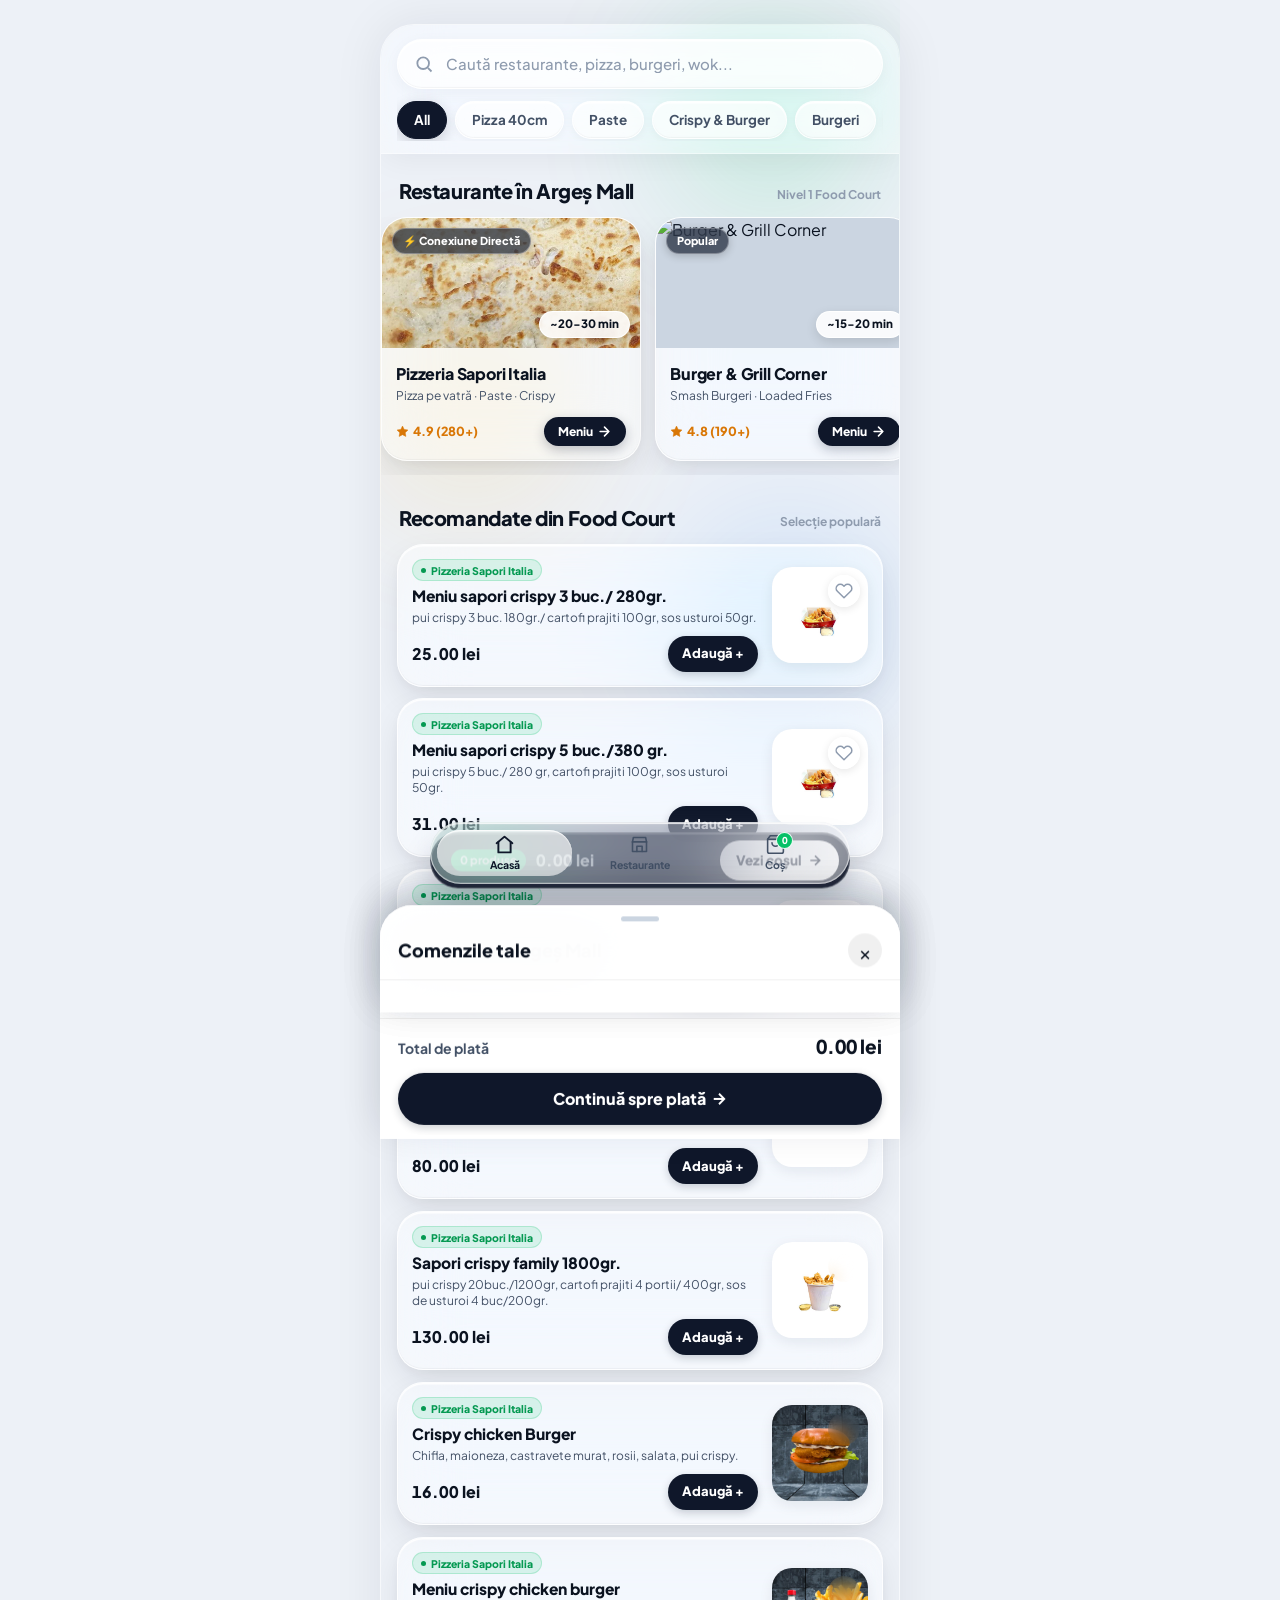
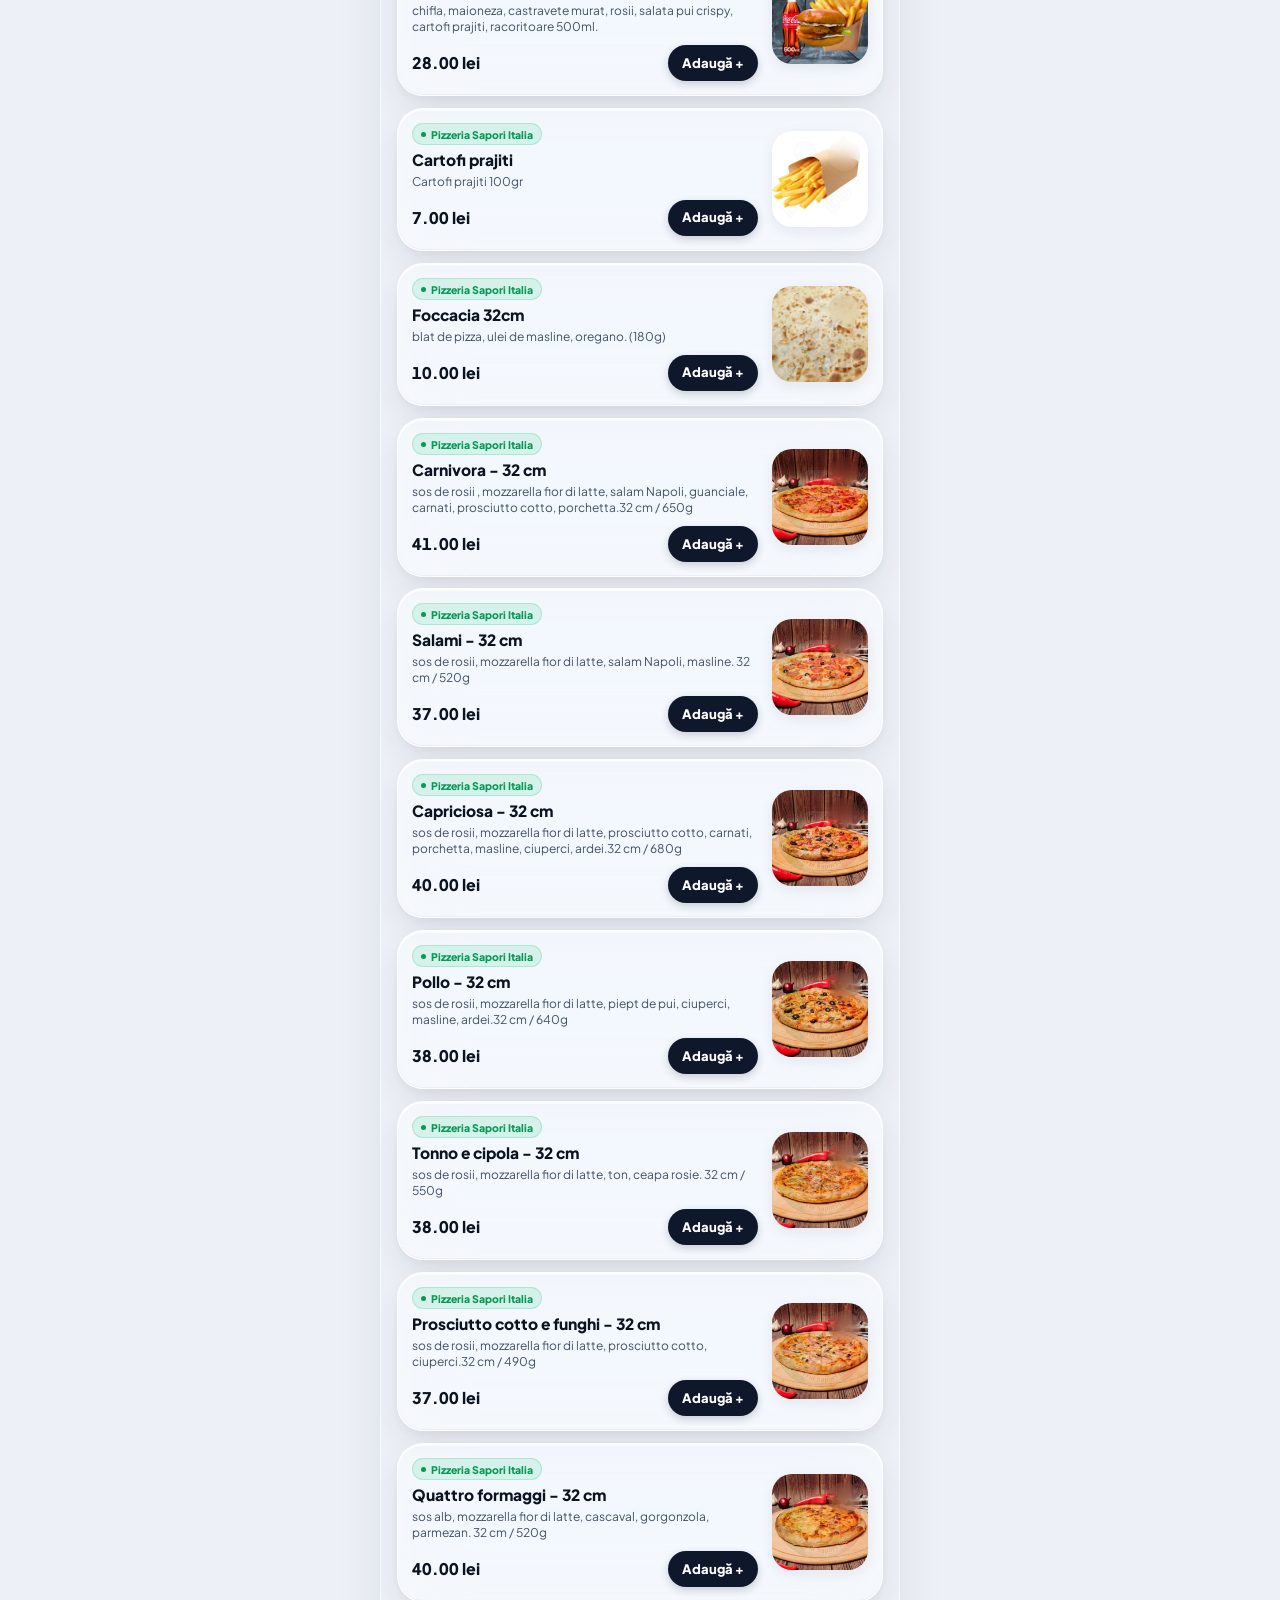
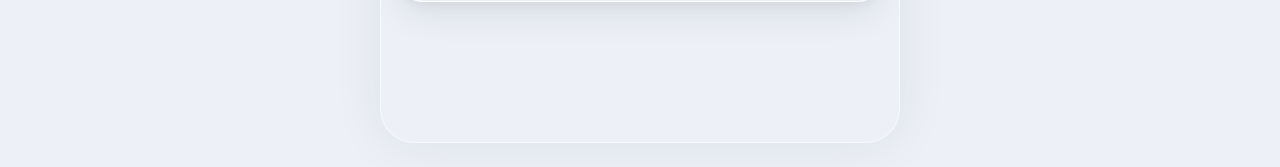
==== index.html @ bc944d21 "asd" ====
<!doctype html>
<html lang="ro">
<head>
<meta charset="utf-8" />
<meta name="viewport" content="width=device-width, initial-scale=1, viewport-fit=cover" />
<meta name="theme-color" content="#EDF1F7" />
<link rel="icon" href="assets/logo.svg" type="image/svg+xml" />
<title>Muncho — Food Court Argeș Mall</title>
<link rel="preconnect" href="https://fonts.googleapis.com" />
<link rel="preconnect" href="https://fonts.gstatic.com" crossorigin />
<link href="https://fonts.googleapis.com/css2?family=Plus+Jakarta+Sans:wght@400;500;600;700;800&display=swap" rel="stylesheet" />
<link rel="stylesheet" href="css/main.css?v=16" />
</head>
<body data-page="feed">
<div class="wrap">
  <h1 class="sr-only">Muncho — Centralizator Restaurante Argeș Mall</h1>

  <!-- Ambient Dynamic Aurora Glowing Orbs for Liquid Glass Refraction -->
  <div class="ambient-aurora" aria-hidden="true">
    <div class="aurora-blob aurora-1"></div>
    <div class="aurora-blob aurora-2"></div>
    <div class="aurora-blob aurora-3"></div>
  </div>

  <!-- Pure Liquid Glass Header (Clean, Immersive, No Status Bar) -->
  <header class="glass-header" id="glassHeader">
    <div class="liquid-search-wrap">
      <svg viewBox="0 0 24 24" width="20" height="20" fill="none" stroke="currentColor" stroke-width="2.2">
        <circle cx="11" cy="11" r="7"/><path d="m21 21-4.3-4.3"/>
      </svg>
      <input id="searchInput" type="search" placeholder="Caută restaurante, pizza, burgeri, wok..." autocomplete="off" aria-label="Caută în food court" />
      <button type="button" class="search-clear-btn" id="searchClearBtn" aria-label="Șterge">&times;</button>
    </div>

    <!-- Category Pills Rail (Liquid Glass) -->
    <nav class="glass-category-rail" id="glassCategoryRail" aria-label="Categorii Food Court"></nav>
  </header>

  <!-- Main Feed Stream -->
  <main style="padding-bottom: 140px;">
    <!-- Section 1: Food Court Restaurants in Argeș Mall -->
    <div class="feed-sec-header">
      <h2>Restaurante în Argeș Mall</h2>
      <span class="sec-sub">Nivel 1 Food Court</span>
    </div>
    <section class="venues-horizontal-rail" id="venuesRail" aria-label="Restaurante Argeș Mall"></section>

    <!-- Section 2: Recommended Food Court Dishes -->
    <div class="feed-sec-header" style="margin-top: 6px;">
      <h2>Recomandate din Food Court</h2>
      <span class="sec-sub">Selecție populară</span>
    </div>
    <section class="dishes-stream" id="recommendedDishesList" aria-label="Preparate recomandate" aria-live="polite"></section>
  </main>

  <!-- Floating Cart Dynamic Island (Detached, hovering above bottom pill) -->
  <div class="floating-cart-island" id="floatingCartIsland" role="region" aria-label="Coș curent">
    <div class="cart-island-meta">
      <span class="cart-island-badge" id="cartIslandCount">0 produse</span>
      <span class="cart-island-sum num" id="cartIslandTotal">0.00 lei</span>
    </div>
    <button type="button" class="cart-island-action" id="cartIslandBtn">
      Vezi coșul
      <svg viewBox="0 0 24 24" width="16" height="16" fill="none" stroke="currentColor" stroke-width="2.5"><path d="M5 12h14M12 5l7 7-7 7"/></svg>
    </button>
  </div>

  <!-- Detached Floating Pill Navigation Bar (iOS Dynamic Glass Capsule) -->
  <nav class="floating-pill-navbar" id="floatingPillNav" aria-label="Navigare principală">
    <a class="nav-island-tab active" href="index.html" aria-current="page">
      <svg viewBox="0 0 24 24" fill="none" stroke="currentColor" stroke-linecap="round" stroke-linejoin="round"><path d="M3 10.5 12 3l9 7.5"/><path d="M5 9.5V21h14V9.5"/></svg>
      <span>Acasă</span>
    </a>
    <button class="nav-island-tab" id="navVenuesTab" type="button">
      <svg viewBox="0 0 24 24" fill="none" stroke="currentColor" stroke-linecap="round" stroke-linejoin="round"><path d="M4 9l1-5h14l1 5"/><path d="M4 9v11h16V9"/><path d="M4 9h16"/><path d="M9 20v-6h6v6"/></svg>
      <span>Restaurante</span>
    </button>
    <button class="nav-island-tab" id="navCartTab" type="button">
      <svg viewBox="0 0 24 24" fill="none" stroke="currentColor" stroke-linecap="round" stroke-linejoin="round"><path d="M6 2 3 6v14a2 2 0 0 0 2 2h14a2 2 0 0 0 2-2V6l-3-4z"/><line x1="3" y1="6" x2="21" y2="6"/><path d="M16 10a4 4 0 0 1-8 0"/></svg>
      <span>Coș</span>
      <span class="nav-bubble-badge num" id="cartCountBadge" hidden>0</span>
    </button>
  </nav>

  <!-- iOS Scrim Backdrop -->
  <div class="modal-scrim-ios" id="modalScrimIos"></div>

  <!-- Cart Bottom Sheet (Liquid Glass) -->
  <section class="bottom-sheet-ios" id="cartSheetIos" role="dialog" aria-modal="true" aria-label="Coșul tău">
    <div class="sheet-drag-pill"></div>
    <div class="sheet-head-bar">
      <h3>Coșul tău</h3>
      <button type="button" class="sheet-close-btn" id="cartSheetCloseBtn">&times;</button>
    </div>
    <div class="sheet-content-scroll" id="cartSheetList"></div>
    <div style="border-top:1px solid rgba(0,0,0,0.06);padding:14px 18px calc(14px + env(safe-area-inset-bottom, 0px));background:rgba(255,255,255,0.85);backdrop-filter:blur(20px);">
      <div style="display:flex;justify-content:space-between;align-items:baseline;margin-bottom:12px;">
        <span style="font-size:14px;color:var(--text-sub);font-weight:700;">Total de plată</span>
        <span id="cartSheetGrandTotal" class="num" style="font-size:19px;font-weight:800;">0.00 lei</span>
      </div>
      <button type="button" class="ios-add-btn" id="cartSheetCheckoutBtn" style="width:100%;height:52px;font-size:16px;justify-content:center;">
        Continuă spre plată
        <svg viewBox="0 0 24 24" width="18" height="18" fill="none" stroke="currentColor" stroke-width="2.5"><path d="M5 12h14M12 5l7 7-7 7"/></svg>
      </button>
    </div>
  </section>

  <!-- Restaurants Picker Bottom Sheet -->
  <section class="bottom-sheet-ios" id="venuesSheetIos" role="dialog" aria-modal="true" aria-label="Alege Restaurant">
    <div class="sheet-drag-pill"></div>
    <div class="sheet-head-bar">
      <h3>Restaurante Argeș Mall</h3>
      <button type="button" class="sheet-close-btn" id="venuesSheetCloseBtn">&times;</button>
    </div>
    <div class="sheet-content-scroll" id="venuesSheetList"></div>
  </section>

  <!-- Orders History Bottom Sheet -->
  <section class="bottom-sheet-ios" id="ordersSheetIos" role="dialog" aria-modal="true" aria-label="Comenzile tale">
    <div class="sheet-drag-pill"></div>
    <div class="sheet-head-bar">
      <h3>Comenzile tale</h3>
      <button type="button" class="sheet-close-btn" id="ordersSheetCloseBtn">&times;</button>
    </div>
    <div class="sheet-content-scroll" id="ordersSheetList"></div>
  </section>

  <!-- iOS App Toast -->
  <div class="ios-toast" id="iosToast" role="status" aria-live="polite"></div>
</div>

<script src="js/menu.generated.js?v=3"></script>
<script src="js/config.js?v=1"></script>
<script src="js/data.js?v=4"></script>
<script src="js/sapori-bridge.js?v=1"></script>
<script src="js/payment.js?v=1"></script>
<script src="js/app.js?v=15"></script>
</body>
</html>
---- css/main.css ----
/* ==========================================================================
   Muncho — Authentic iOS Dynamic Liquid Glassmorphism & Fluid Mobile UI
   Argeș Mall Food Court (Pitești, Nivel 1)
   ========================================================================== */

@import url('https://fonts.googleapis.com/css2?family=Plus+Jakarta+Sans:wght@400;500;600;700;800&display=swap');

*, *::before, *::after {
  box-sizing: border-box;
  margin: 0;
  padding: 0;
  -webkit-tap-highlight-color: transparent;
}

:root {
  /* Dynamic True Liquid Glass Tokens (Layered Refraction, Specular, Saturation) */
  --liquid-glass-bg: rgba(255, 255, 255, 0.48);
  --liquid-glass-bg-hover: rgba(255, 255, 255, 0.65);
  --liquid-glass-pill: rgba(255, 255, 255, 0.58);
  --liquid-glass-border: rgba(255, 255, 255, 0.75);
  --liquid-glass-border-subtle: rgba(255, 255, 255, 0.45);
  --liquid-glass-specular: inset 0 1.5px 1px 0 rgba(255, 255, 255, 0.95), inset 0 -1px 1px 0 rgba(0, 0, 0, 0.04);
  --liquid-glass-blur: blur(32px) saturate(210%);
  --liquid-glass-shadow: 0 14px 34px -4px rgba(15, 23, 42, 0.1), 0 4px 12px rgba(15, 23, 42, 0.04);

  /* Colors */
  --app-bg: #EDF1F7;
  --text-main: #0B1320;
  --text-sub: #435166;
  --text-muted: #8E9BAE;

  /* Vibrant Accents */
  --uber-green: #06C167;
  --uber-green-dark: #059952;
  --uber-green-glow: rgba(6, 193, 103, 0.35);
  --glovo-yellow: #FFC244;
  --brand-black: #0F172A;
  --danger: #FF3B30;

  /* Radii */
  --r-xs: 8px;
  --r-sm: 14px;
  --r-md: 20px;
  --r-lg: 26px;
  --r-xl: 34px;
  --r-pill: 9999px;

  /* Apple iOS Native Fluid Spring & Cubic Bézier Physics */
  --ease-spring: cubic-bezier(0.25, 1, 0.5, 1);
  --ease-spring-snappy: cubic-bezier(0.32, 0.72, 0, 1);
  --ease-smooth: cubic-bezier(0.16, 1, 0.3, 1);
  --ease-ios-bounce: cubic-bezier(0.175, 0.885, 0.32, 1.15);
}

html {
  font-size: 16px;
  -webkit-text-size-adjust: 100%;
  scroll-behavior: smooth;
  background-color: #EDF1F7;
}

body {
  font-family: 'Plus Jakarta Sans', -apple-system, BlinkMacSystemFont, 'SF Pro Display', Roboto, sans-serif;
  color: var(--text-main);
  background-color: var(--app-bg);
  line-height: 1.45;
  -webkit-font-smoothing: antialiased;
  min-height: 100vh;
  overflow-x: hidden;
}

/* Ambient Animated Liquid Aurora Mesh Behind Glass */
.wrap {
  width: 100%;
  max-width: 520px;
  margin: 0 auto;
  min-height: 100vh;
  position: relative;
  overflow-x: hidden;
  background: #EDF1F7;
  box-shadow: 0 0 50px rgba(15, 23, 42, 0.08);
}

@media (min-width: 560px) {
  body {
    padding: 24px 0;
  }
  .wrap {
    border-radius: var(--r-xl);
    min-height: calc(100vh - 48px);
    border: 1px solid rgba(255, 255, 255, 0.5);
  }
}

/* Ambient Floating Glowing Orbs for dynamic liquid refraction */
.ambient-aurora {
  position: fixed;
  top: 0;
  left: 50%;
  transform: translateX(-50%);
  width: min(520px, 100vw);
  height: 100vh;
  pointer-events: none;
  z-index: 0;
  overflow: hidden;
  contain: strict;
}
.aurora-blob {
  position: absolute;
  border-radius: 50%;
  filter: blur(60px);
  opacity: 0.5;
  will-change: transform;
  transform: translate3d(0, 0, 0);
  animation: floatOrb 18s infinite alternate ease-in-out;
}
.aurora-1 {
  width: 320px;
  height: 320px;
  background: radial-gradient(circle, rgba(6, 193, 103, 0.45) 0%, rgba(6, 193, 103, 0) 70%);
  top: -40px;
  right: -30px;
}
.aurora-2 {
  width: 340px;
  height: 340px;
  background: radial-gradient(circle, rgba(255, 194, 68, 0.42) 0%, rgba(255, 194, 68, 0) 70%);
  top: 240px;
  left: -80px;
  animation-duration: 22s;
  animation-direction: alternate-reverse;
}
.aurora-3 {
  width: 320px;
  height: 320px;
  background: radial-gradient(circle, rgba(0, 122, 255, 0.35) 0%, rgba(0, 122, 255, 0) 70%);
  bottom: 120px;
  right: -50px;
  animation-duration: 26s;
}

@keyframes floatOrb {
  0% { transform: translate3d(0, 0, 0) scale(1); }
  50% { transform: translate3d(20px, 28px, 0) scale(1.08); }
  100% { transform: translate3d(-18px, 16px, 0) scale(0.96); }
}

/* Ensure app content floats on top of aurora */
header, main, nav, section, footer {
  position: relative;
  z-index: 1;
}

button {
  font: inherit;
  color: inherit;
  background: none;
  border: none;
  cursor: pointer;
  user-select: none;
  touch-action: manipulation;
  transition: transform 180ms var(--ease-spring), opacity 180ms ease;
}

button:active:not(:disabled) {
  transform: scale(0.97);
}

input, textarea {
  font: inherit;
  color: inherit;
  border: none;
  outline: none;
  background: none;
  width: 100%;
}

img {
  display: block;
  max-width: 100%;
}

a {
  color: inherit;
  text-decoration: none;
}

.num, .price, .t-total, .qv, .nbadge, .totals {
  font-variant-numeric: tabular-nums;
}

.sr-only {
  position: absolute;
  width: 1px;
  height: 1px;
  margin: -1px;
  padding: 0;
  overflow: hidden;
  clip: rect(0, 0, 0, 0);
  border: 0;
}

/* ==========================================================================
   Clean Liquid Glass Header (No Status Bar — Pure App Focus)
   ========================================================================== */
.glass-header {
  position: sticky;
  top: 0;
  z-index: 45;
  background: rgba(255, 255, 255, 0.42);
  -webkit-backdrop-filter: var(--liquid-glass-blur);
  backdrop-filter: var(--liquid-glass-blur);
  border-bottom: 1px solid var(--liquid-glass-border-subtle);
  box-shadow: 0 8px 30px -4px rgba(15, 23, 42, 0.06);
  padding: calc(14px + env(safe-area-inset-top, 0px)) 16px 12px;
  transition: background 200ms ease;
}

/* Liquid Glass Search Input */
.liquid-search-wrap {
  display: flex;
  align-items: center;
  gap: 12px;
  background: rgba(255, 255, 255, 0.68);
  -webkit-backdrop-filter: blur(20px);
  backdrop-filter: blur(20px);
  border: 1px solid var(--liquid-glass-border);
  border-radius: var(--r-pill);
  padding: 0 16px;
  height: 50px;
  box-shadow: var(--liquid-glass-specular), 0 4px 16px rgba(15, 23, 42, 0.04);
  transition: background 200ms ease, border-color 200ms ease, box-shadow 240ms var(--ease-smooth);
}
.liquid-search-wrap:focus-within {
  background: rgba(255, 255, 255, 0.96);
  border-color: var(--uber-green);
  box-shadow: var(--liquid-glass-specular), 0 0 0 3px var(--uber-green-glow);
}
.liquid-search-wrap svg {
  color: var(--text-muted);
  flex-shrink: 0;
}
.liquid-search-wrap input {
  font-size: 15px;
  font-weight: 600;
  color: var(--text-main);
}
.liquid-search-wrap input::placeholder {
  color: #8E9BAE;
  font-weight: 500;
}
.search-clear-btn {
  font-size: 18px;
  color: var(--text-muted);
  width: 24px;
  height: 24px;
  border-radius: 50%;
  display: none;
  place-items: center;
  flex-shrink: 0;
}
.search-clear-btn.show {
  display: grid;
}

/* Category Pills Rail (Liquid Glass) */
.glass-category-rail {
  display: flex;
  gap: 8px;
  overflow-x: auto;
  padding: 12px 0 2px;
  scrollbar-width: none;
}
.glass-category-rail::-webkit-scrollbar {
  display: none;
}
.glass-cat-pill {
  flex: 0 0 auto;
  display: inline-flex;
  align-items: center;
  gap: 6px;
  padding: 8px 16px;
  background: rgba(255, 255, 255, 0.58);
  -webkit-backdrop-filter: blur(16px);
  backdrop-filter: blur(16px);
  border: 1px solid var(--liquid-glass-border);
  border-radius: var(--r-pill);
  font-size: 13.5px;
  font-weight: 700;
  color: var(--text-sub);
  box-shadow: var(--liquid-glass-specular), 0 2px 8px rgba(15, 23, 42, 0.04);
  transition: color 180ms ease, background 200ms ease, border-color 200ms ease, box-shadow 240ms var(--ease-smooth);
}
.glass-cat-pill:active {
  transform: scale(0.97);
}
.glass-cat-pill.active {
  background: var(--brand-black);
  color: #FFFFFF;
  border-color: var(--brand-black);
  box-shadow: 0 4px 14px rgba(15, 23, 42, 0.18);
}

/* ==========================================================================
   Section 1: Food Court Restaurant Showcase Cards (Argeș Mall)
   ========================================================================== */
.feed-sec-header {
  display: flex;
  align-items: baseline;
  justify-content: space-between;
  padding: 22px 18px 12px;
}
.feed-sec-header h2 {
  font-size: 20px;
  font-weight: 800;
  letter-spacing: -0.02em;
  color: var(--text-main);
}
.feed-sec-header span.sec-sub {
  font-size: 12px;
  font-weight: 700;
  color: var(--text-muted);
}

/* Horizontal Restaurant Carousel */
.venues-horizontal-rail {
  display: flex;
  gap: 14px;
  overflow-x: auto;
  padding: 0 16px 14px;
  scroll-snap-type: x mandatory;
  scrollbar-width: none;
}
.venues-horizontal-rail::-webkit-scrollbar {
  display: none;
}

.venue-card-hub {
  flex: 0 0 260px;
  scroll-snap-align: start;
  background: var(--liquid-glass-bg);
  -webkit-backdrop-filter: var(--liquid-glass-blur);
  backdrop-filter: var(--liquid-glass-blur);
  border-radius: var(--r-lg);
  overflow: hidden;
  box-shadow: var(--liquid-glass-shadow), var(--liquid-glass-specular);
  border: 1px solid var(--liquid-glass-border);
  display: flex;
  flex-direction: column;
  position: relative;
  transition: transform 300ms var(--ease-spring), box-shadow 300ms var(--ease-smooth);
  will-change: transform;
}
.venue-card-hub:active {
  transform: scale(0.98);
}
.venue-card-cover {
  height: 130px;
  position: relative;
  overflow: hidden;
  background: #CBD5E1;
}
.venue-card-cover img {
  width: 100%;
  height: 100%;
  object-fit: cover;
  transition: transform 500ms var(--ease-smooth);
}
.venue-card-hub:hover .venue-card-cover img {
  transform: scale(1.03);
}
.venue-tag-glass {
  position: absolute;
  top: 10px;
  left: 10px;
  background: rgba(15, 23, 42, 0.65);
  -webkit-backdrop-filter: blur(16px);
  backdrop-filter: blur(16px);
  color: #FFFFFF;
  font-size: 11px;
  font-weight: 800;
  padding: 4px 10px;
  border-radius: var(--r-pill);
  border: 1px solid rgba(255, 255, 255, 0.3);
  box-shadow: 0 2px 8px rgba(0, 0, 0, 0.2);
}
.venue-eta-glass {
  position: absolute;
  bottom: 10px;
  right: 10px;
  background: rgba(255, 255, 255, 0.88);
  -webkit-backdrop-filter: blur(16px);
  backdrop-filter: blur(16px);
  color: var(--text-main);
  font-size: 11.5px;
  font-weight: 800;
  padding: 4px 10px;
  border-radius: var(--r-pill);
  box-shadow: 0 4px 12px rgba(0, 0, 0, 0.12);
  border: 1px solid rgba(255, 255, 255, 0.9);
}
.venue-card-body {
  padding: 14px;
  display: flex;
  flex-direction: column;
  flex: 1;
}
.venue-card-title {
  font-size: 16px;
  font-weight: 800;
  color: var(--text-main);
  letter-spacing: -0.01em;
}
.venue-card-cat {
  font-size: 12px;
  color: var(--text-sub);
  margin-top: 2px;
}
.venue-card-footer {
  margin-top: 12px;
  display: flex;
  align-items: center;
  justify-content: space-between;
  font-size: 12.5px;
}
.venue-card-footer .rating {
  font-weight: 800;
  color: #D97706;
  display: inline-flex;
  align-items: center;
  gap: 4px;
}
.btn-enter-venue {
  font-size: 12px;
  font-weight: 800;
  color: #FFFFFF;
  background: var(--brand-black);
  padding: 6px 14px;
  border-radius: var(--r-pill);
  box-shadow: 0 4px 12px rgba(15, 23, 42, 0.25);
  display: inline-flex;
  align-items: center;
  gap: 4px;
}

/* ==========================================================================
   Section 2: Recommended Food Court Dishes (True Liquid Glass Cards)
   ========================================================================== */
.dishes-stream {
  display: flex;
  flex-direction: column;
  gap: 12px;
  padding: 0 16px;
}
.food-card-ios {
  background: var(--liquid-glass-bg);
  -webkit-backdrop-filter: var(--liquid-glass-blur);
  backdrop-filter: var(--liquid-glass-blur);
  border-radius: var(--r-lg);
  padding: 14px;
  display: flex;
  gap: 14px;
  align-items: center;
  box-shadow: var(--liquid-glass-shadow), var(--liquid-glass-specular);
  border: 1px solid var(--liquid-glass-border);
  position: relative;
  will-change: transform;
  transition: transform 240ms var(--ease-spring), box-shadow 240ms var(--ease-smooth);
}
.food-card-ios:active {
  transform: scale(0.985);
}
.food-card-content {
  flex: 1;
  min-width: 0;
  display: flex;
  flex-direction: column;
}
.venue-origin-badge {
  display: inline-flex;
  align-items: center;
  gap: 5px;
  font-size: 10.5px;
  font-weight: 800;
  color: var(--uber-green-dark);
  background: rgba(6, 193, 103, 0.12);
  padding: 2.5px 8px;
  border-radius: var(--r-pill);
  margin-bottom: 5px;
  align-self: flex-start;
  border: 1px solid rgba(6, 193, 103, 0.2);
}
.food-card-title {
  font-size: 15.5px;
  font-weight: 800;
  line-height: 1.25;
  color: var(--text-main);
  margin-bottom: 4px;
}
.food-card-desc {
  font-size: 12px;
  color: var(--text-sub);
  line-height: 1.35;
  margin-bottom: 10px;
  display: -webkit-box;
  -webkit-line-clamp: 2;
  -webkit-box-orient: vertical;
  overflow: hidden;
}
.food-card-price-row {
  display: flex;
  align-items: center;
  justify-content: space-between;
}
.food-price {
  font-size: 16px;
  font-weight: 800;
  color: var(--text-main);
}
.food-card-media {
  width: 96px;
  height: 96px;
  border-radius: var(--r-md);
  overflow: hidden;
  position: relative;
  flex: 0 0 96px;
  background: #E2E8F0;
  box-shadow: 0 4px 14px rgba(15, 23, 42, 0.08);
}
.food-card-media img {
  width: 100%;
  height: 100%;
  object-fit: cover;
}

/* ==========================================================================
   True Liquid Glass Detached Floating Pill Navigation Bar
   — Fully reactive: content behind the bar refracts through the glass.
   — Zero dark outlines or shadows.
   ========================================================================== */
.floating-pill-navbar {
  position: fixed;
  left: 50%;
  transform: translateX(-50%);
  bottom: max(16px, env(safe-area-inset-bottom, 0px));
  z-index: 55;
  width: min(420px, calc(100% - 32px));
  height: 62px;
  /* Low-opacity fill so backdrop-filter shows through */
  background: rgba(255, 255, 255, 0.35);
  -webkit-backdrop-filter: blur(40px) saturate(180%) brightness(1.05);
  backdrop-filter: blur(40px) saturate(180%) brightness(1.05);
  border-radius: var(--r-pill);
  /* Subtle white glass edge — no dark border at all */
  border: 0.5px solid rgba(255, 255, 255, 0.6);
  /* Only white specular highlights — zero black/dark shadow layers */
  box-shadow:
    inset 0 1px 1px rgba(255, 255, 255, 0.85),
    inset 0 -0.5px 0.5px rgba(255, 255, 255, 0.3),
    0 4px 24px rgba(255, 255, 255, 0.08);
  display: flex;
  align-items: center;
  justify-content: space-around;
  padding: 0 6px;
  outline: none;
  -webkit-tap-highlight-color: transparent;
}

/* Support: If backdrop-filter fails, fallback to opaque white */
@supports not ((-webkit-backdrop-filter: blur(1px)) or (backdrop-filter: blur(1px))) {
  .floating-pill-navbar {
    background: rgba(255, 255, 255, 0.92);
  }
}

.nav-island-tab {
  flex: 1;
  height: 46px;
  display: flex;
  flex-direction: column;
  align-items: center;
  justify-content: center;
  gap: 2px;
  border-radius: var(--r-pill);
  font-size: 10.5px;
  font-weight: 700;
  color: var(--text-sub);
  position: relative;
  text-decoration: none;
  transition: color 200ms ease, background 280ms var(--ease-smooth), box-shadow 280ms ease;
  outline: none;
  -webkit-tap-highlight-color: transparent;
}
.nav-island-tab svg {
  width: 21px;
  height: 21px;
  stroke-width: 1.8;
  transition: stroke-width 200ms ease;
}
.nav-island-tab:active {
  transform: scale(0.95);
  transition: transform 80ms ease;
}
.nav-island-tab.active {
  color: var(--brand-black);
  background: rgba(255, 255, 255, 0.65);
  box-shadow: inset 0 1px 1px rgba(255, 255, 255, 0.9);
}
.nav-island-tab.active svg {
  stroke-width: 2.2;
}
.nav-bubble-badge {
  position: absolute;
  top: 2px;
  right: calc(50% - 18px);
  min-width: 17px;
  height: 17px;
  border-radius: var(--r-pill);
  background: var(--uber-green);
  color: #FFFFFF;
  font-size: 9.5px;
  font-weight: 800;
  display: grid;
  place-items: center;
  border: 1.5px solid rgba(255, 255, 255, 0.9);
  box-shadow: none;
}

/* ==========================================================================
   Floating Cart Dynamic Island (Hovering above Nav Bar)
   ========================================================================== */
.floating-cart-island {
  position: fixed;
  left: 50%;
  transform: translate3d(-50%, 140%, 0);
  bottom: calc(90px + env(safe-area-inset-bottom, 0px));
  z-index: 52;
  width: min(420px, calc(100% - 32px));
  height: 56px;
  background: rgba(15, 23, 42, 0.94);
  -webkit-backdrop-filter: blur(24px);
  backdrop-filter: blur(24px);
  color: #FFFFFF;
  border-radius: var(--r-pill);
  border: 1px solid rgba(255, 255, 255, 0.22);
  box-shadow: 0 12px 32px -4px rgba(15, 23, 42, 0.28), inset 0 1px 1px rgba(255, 255, 255, 0.35);
  display: flex;
  align-items: center;
  justify-content: space-between;
  padding: 0 10px 0 20px;
  will-change: transform;
  transition: transform 380ms var(--ease-spring);
}
.floating-cart-island.show {
  transform: translate3d(-50%, 0, 0);
}
.cart-island-meta {
  display: flex;
  align-items: center;
  gap: 10px;
}
.cart-island-badge {
  background: var(--uber-green);
  color: #FFFFFF;
  font-size: 11.5px;
  font-weight: 800;
  padding: 3px 9px;
  border-radius: var(--r-pill);
}
.cart-island-sum {
  font-size: 16px;
  font-weight: 800;
}
.cart-island-action {
  background: #FFFFFF;
  color: var(--brand-black);
  font-size: 13.5px;
  font-weight: 800;
  padding: 0 16px;
  height: 40px;
  border-radius: var(--r-pill);
  display: inline-flex;
  align-items: center;
  gap: 5px;
  box-shadow: 0 2px 8px rgba(0, 0, 0, 0.2);
}

/* ==========================================================================
   Controls: Steppers & Pill Buttons
   ========================================================================== */
.ios-add-btn {
  background: var(--brand-black);
  color: #FFFFFF;
  font-size: 13px;
  font-weight: 800;
  height: 36px;
  padding: 0 14px;
  border-radius: var(--r-pill);
  display: inline-flex;
  align-items: center;
  gap: 4px;
  box-shadow: 0 3px 8px rgba(15, 23, 42, 0.2);
}
.ios-stepper {
  display: inline-flex;
  align-items: center;
  background: var(--brand-black);
  color: #FFFFFF;
  height: 36px;
  padding: 0 3px;
  border-radius: var(--r-pill);
  box-shadow: 0 3px 10px rgba(15, 23, 42, 0.2);
}
.ios-stepper button {
  width: 30px;
  height: 30px;
  border-radius: 50%;
  background: rgba(255, 255, 255, 0.2);
  color: #FFFFFF;
  font-size: 16px;
  font-weight: 800;
  display: grid;
  place-items: center;
}
.ios-stepper .qv {
  min-width: 26px;
  text-align: center;
  font-size: 13.5px;
  font-weight: 800;
}
.fav-heart-btn {
  position: absolute;
  top: 8px;
  right: 8px;
  width: 32px;
  height: 32px;
  border-radius: 50%;
  background: rgba(255, 255, 255, 0.88);
  -webkit-backdrop-filter: blur(8px);
  backdrop-filter: blur(8px);
  display: grid;
  place-items: center;
  color: var(--text-muted);
  box-shadow: 0 2px 8px rgba(0, 0, 0, 0.1);
  z-index: 3;
}
.fav-heart-btn[aria-pressed="true"] {
  color: var(--danger);
}
.fav-heart-btn[aria-pressed="true"] svg {
  fill: currentColor;
}

/* ==========================================================================
   Direct Sapori Kitchen Bridge Status
   ========================================================================== */
.sapori-direct-banner {
  margin: 12px 16px;
  background: rgba(6, 193, 103, 0.1);
  -webkit-backdrop-filter: var(--liquid-glass-blur);
  backdrop-filter: var(--liquid-glass-blur);
  border: 1px solid rgba(6, 193, 103, 0.28);
  border-radius: var(--r-md);
  padding: 12px 14px;
  display: flex;
  align-items: center;
  gap: 10px;
  font-size: 12.5px;
  font-weight: 700;
  color: var(--text-main);
  box-shadow: var(--liquid-glass-specular);
}
.sapori-direct-banner svg {
  color: var(--uber-green-dark);
  flex: none;
}

/* ==========================================================================
   Bottom Sheets (Liquid Glass)
   ========================================================================== */
.modal-scrim-ios {
  position: fixed;
  inset: 0;
  background: rgba(15, 23, 42, 0.45);
  -webkit-backdrop-filter: blur(8px);
  backdrop-filter: blur(8px);
  z-index: 60;
  opacity: 0;
  visibility: hidden;
  transition: all 250ms ease;
}
.modal-scrim-ios.show {
  opacity: 1;
  visibility: visible;
}
.bottom-sheet-ios {
  position: fixed;
  left: 50%;
  transform: translate3d(-50%, 105%, 0);
  bottom: 0;
  width: min(520px, 100%);
  max-height: 88vh;
  background: rgba(255, 255, 255, 0.9);
  -webkit-backdrop-filter: var(--liquid-glass-blur);
  backdrop-filter: var(--liquid-glass-blur);
  border-radius: 32px 32px 0 0;
  z-index: 65;
  display: flex;
  flex-direction: column;
  box-shadow: 0 -10px 40px rgba(15, 23, 42, 0.12);
  border-top: 1px solid rgba(255, 255, 255, 0.85);
  will-change: transform;
  transition: transform 360ms var(--ease-spring);
  overflow: hidden;
}
.bottom-sheet-ios.open {
  transform: translate3d(-50%, 0, 0);
}
.sheet-drag-pill {
  width: 38px;
  height: 5px;
  border-radius: var(--r-pill);
  background: #CBD5E1;
  margin: 10px auto 4px;
}
.sheet-head-bar {
  display: flex;
  align-items: center;
  justify-content: space-between;
  padding: 8px 18px 12px;
  border-bottom: 1px solid rgba(0, 0, 0, 0.06);
}
.sheet-head-bar h3 {
  font-size: 18px;
  font-weight: 800;
}
.sheet-content-scroll {
  overflow-y: auto;
  padding: 16px;
}
.sheet-close-btn {
  width: 34px;
  height: 34px;
  border-radius: 50%;
  background: rgba(0, 0, 0, 0.06);
  display: grid;
  place-items: center;
  font-size: 20px;
}

/* ==========================================================================
   Checkout Page Styles (Liquid Glass Card)
   ========================================================================== */
.checkout-glass-card {
  margin: 14px 16px;
  background: var(--liquid-glass-bg);
  -webkit-backdrop-filter: var(--liquid-glass-blur);
  backdrop-filter: var(--liquid-glass-blur);
  border-radius: var(--r-lg);
  padding: 16px;
  box-shadow: var(--liquid-glass-shadow), var(--liquid-glass-specular);
  border: 1px solid var(--liquid-glass-border);
}
.checkout-card-head {
  font-size: 13.5px;
  font-weight: 800;
  text-transform: uppercase;
  letter-spacing: 0.04em;
  color: var(--text-sub);
  margin-bottom: 12px;
  display: flex;
  align-items: center;
  gap: 6px;
}

/* Payment Radio Cards */
.pay-grid-ios {
  display: grid;
  grid-template-columns: 1fr 1fr;
  gap: 10px;
}
.pay-option-btn {
  background: rgba(255, 255, 255, 0.6);
  -webkit-backdrop-filter: blur(12px);
  backdrop-filter: blur(12px);
  border: 2px solid transparent;
  border-radius: var(--r-md);
  padding: 14px;
  display: flex;
  flex-direction: column;
  align-items: center;
  justify-content: center;
  gap: 6px;
  font-size: 13px;
  font-weight: 700;
  box-shadow: var(--liquid-glass-specular);
  transition: all 180ms ease;
}
.pay-option-btn.active {
  background: #FFFFFF;
  border-color: var(--brand-black);
  box-shadow: 0 6px 16px rgba(15, 23, 42, 0.1);
}

/* Floating App Toast */
.ios-toast {
  position: fixed;
  left: 50%;
  transform: translate(-50%, -100px);
  top: calc(14px + env(safe-area-inset-top, 0px));
  z-index: 80;
  background: rgba(15, 23, 42, 0.94);
  -webkit-backdrop-filter: blur(20px);
  backdrop-filter: blur(20px);
  color: #FFFFFF;
  border-radius: var(--r-pill);
  padding: 10px 22px;
  font-size: 13.5px;
  font-weight: 700;
  box-shadow: 0 14px 36px rgba(0, 0, 0, 0.28);
  transition: transform 300ms var(--ease-spring);
  pointer-events: none;
  max-width: calc(100% - 32px);
  text-align: center;
}
.ios-toast.show {
  transform: translate(-50%, 0);
}
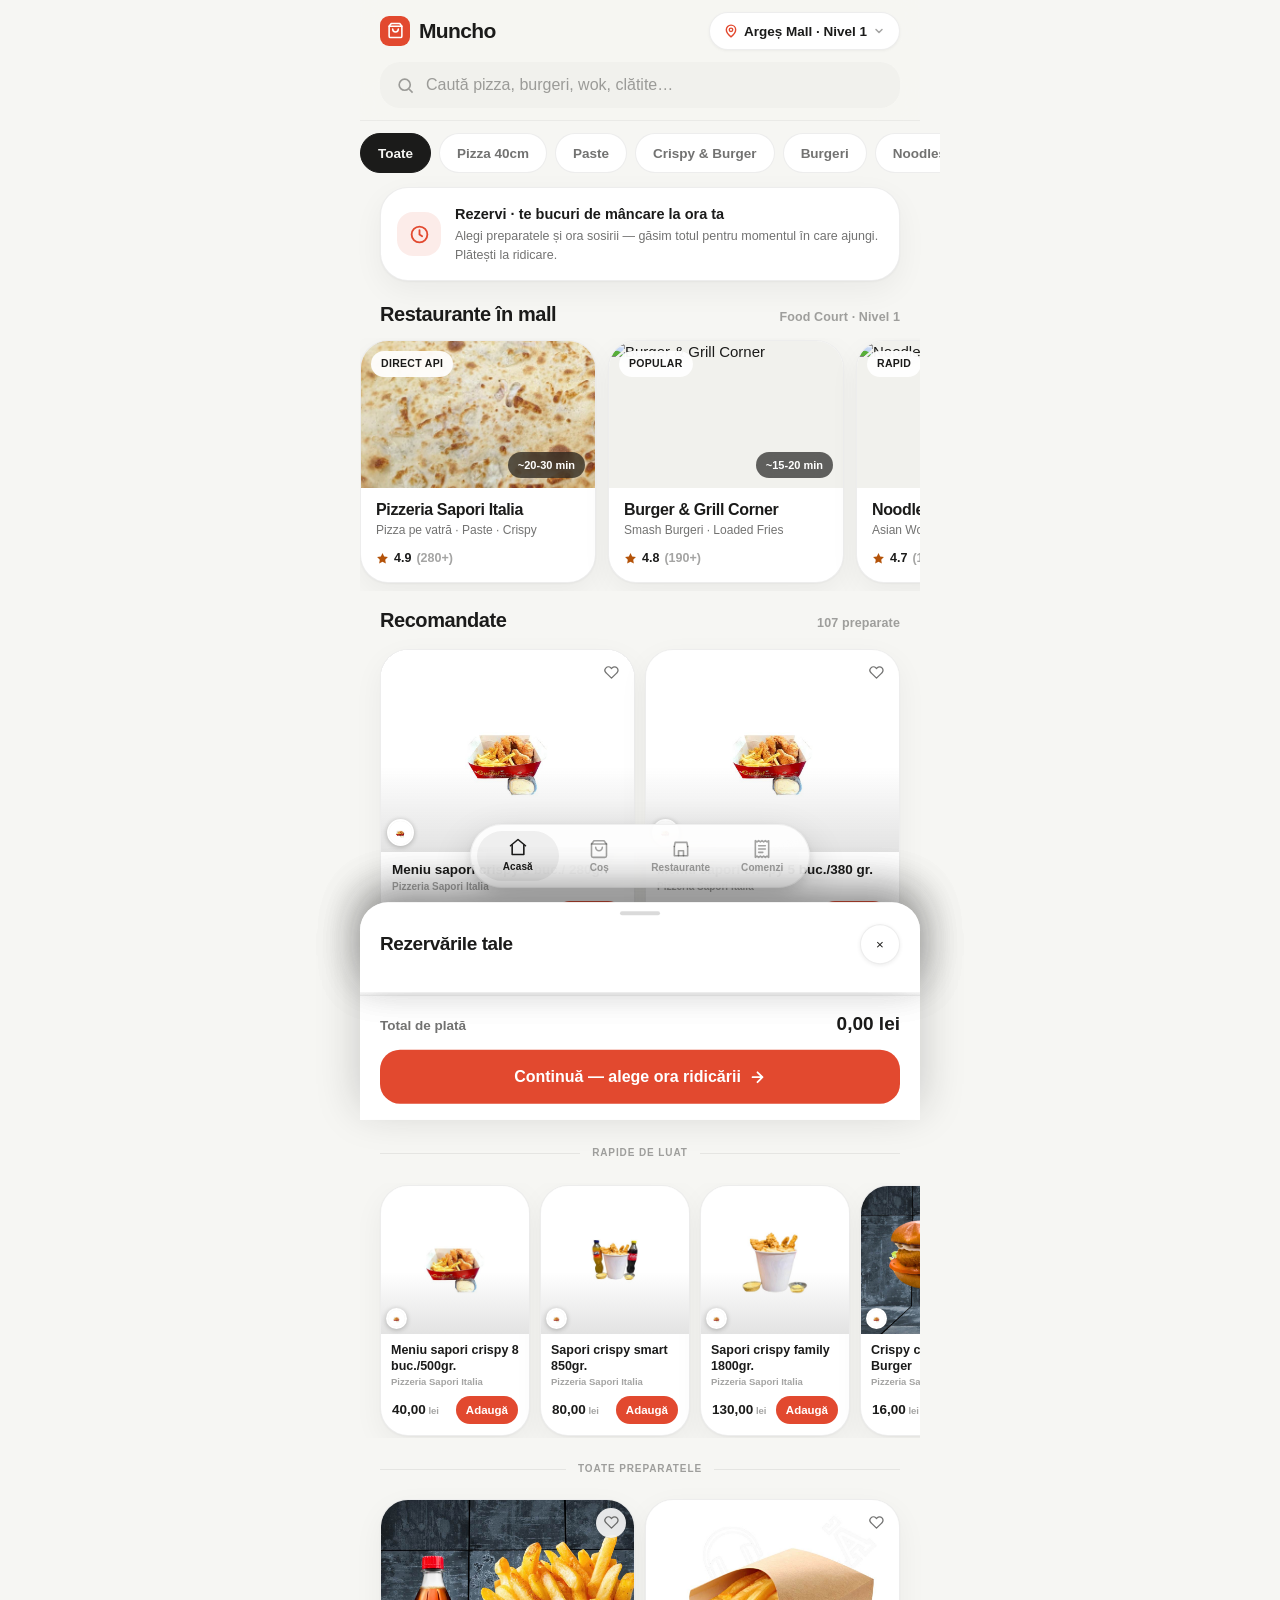
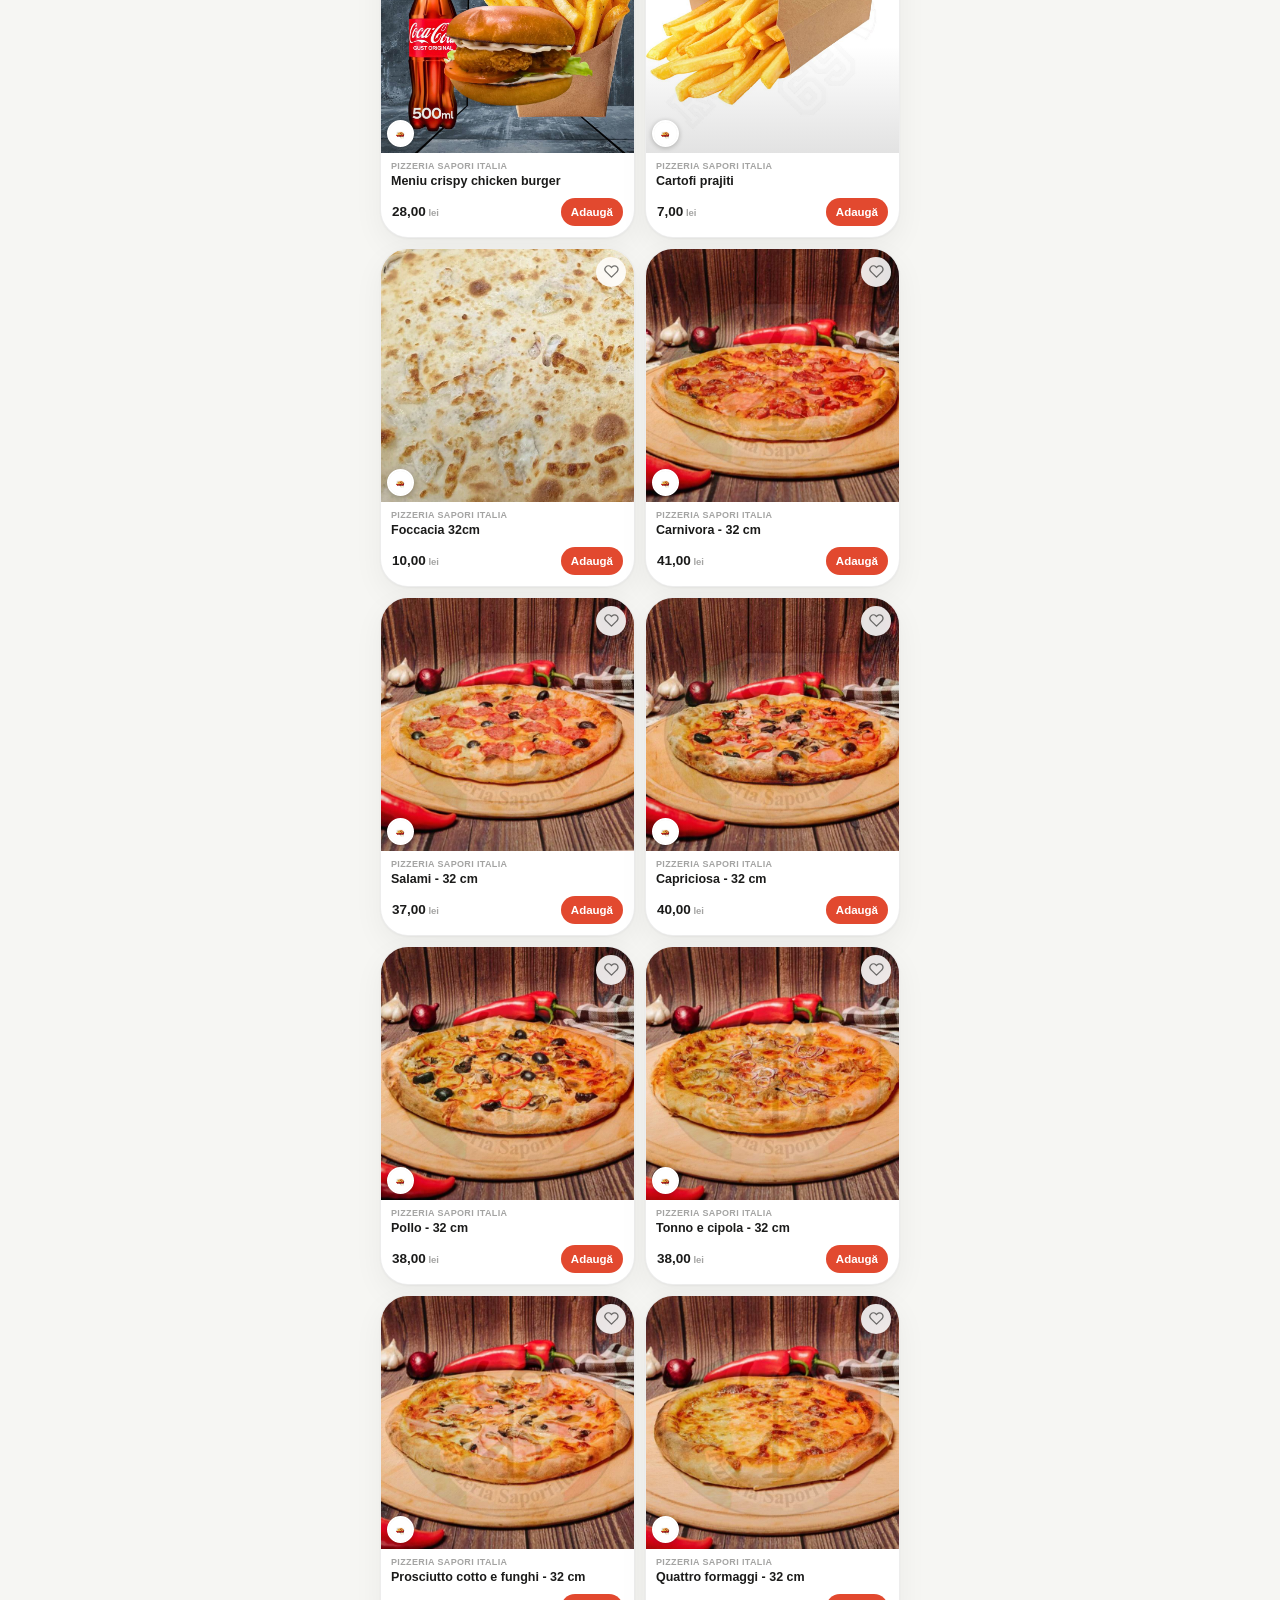
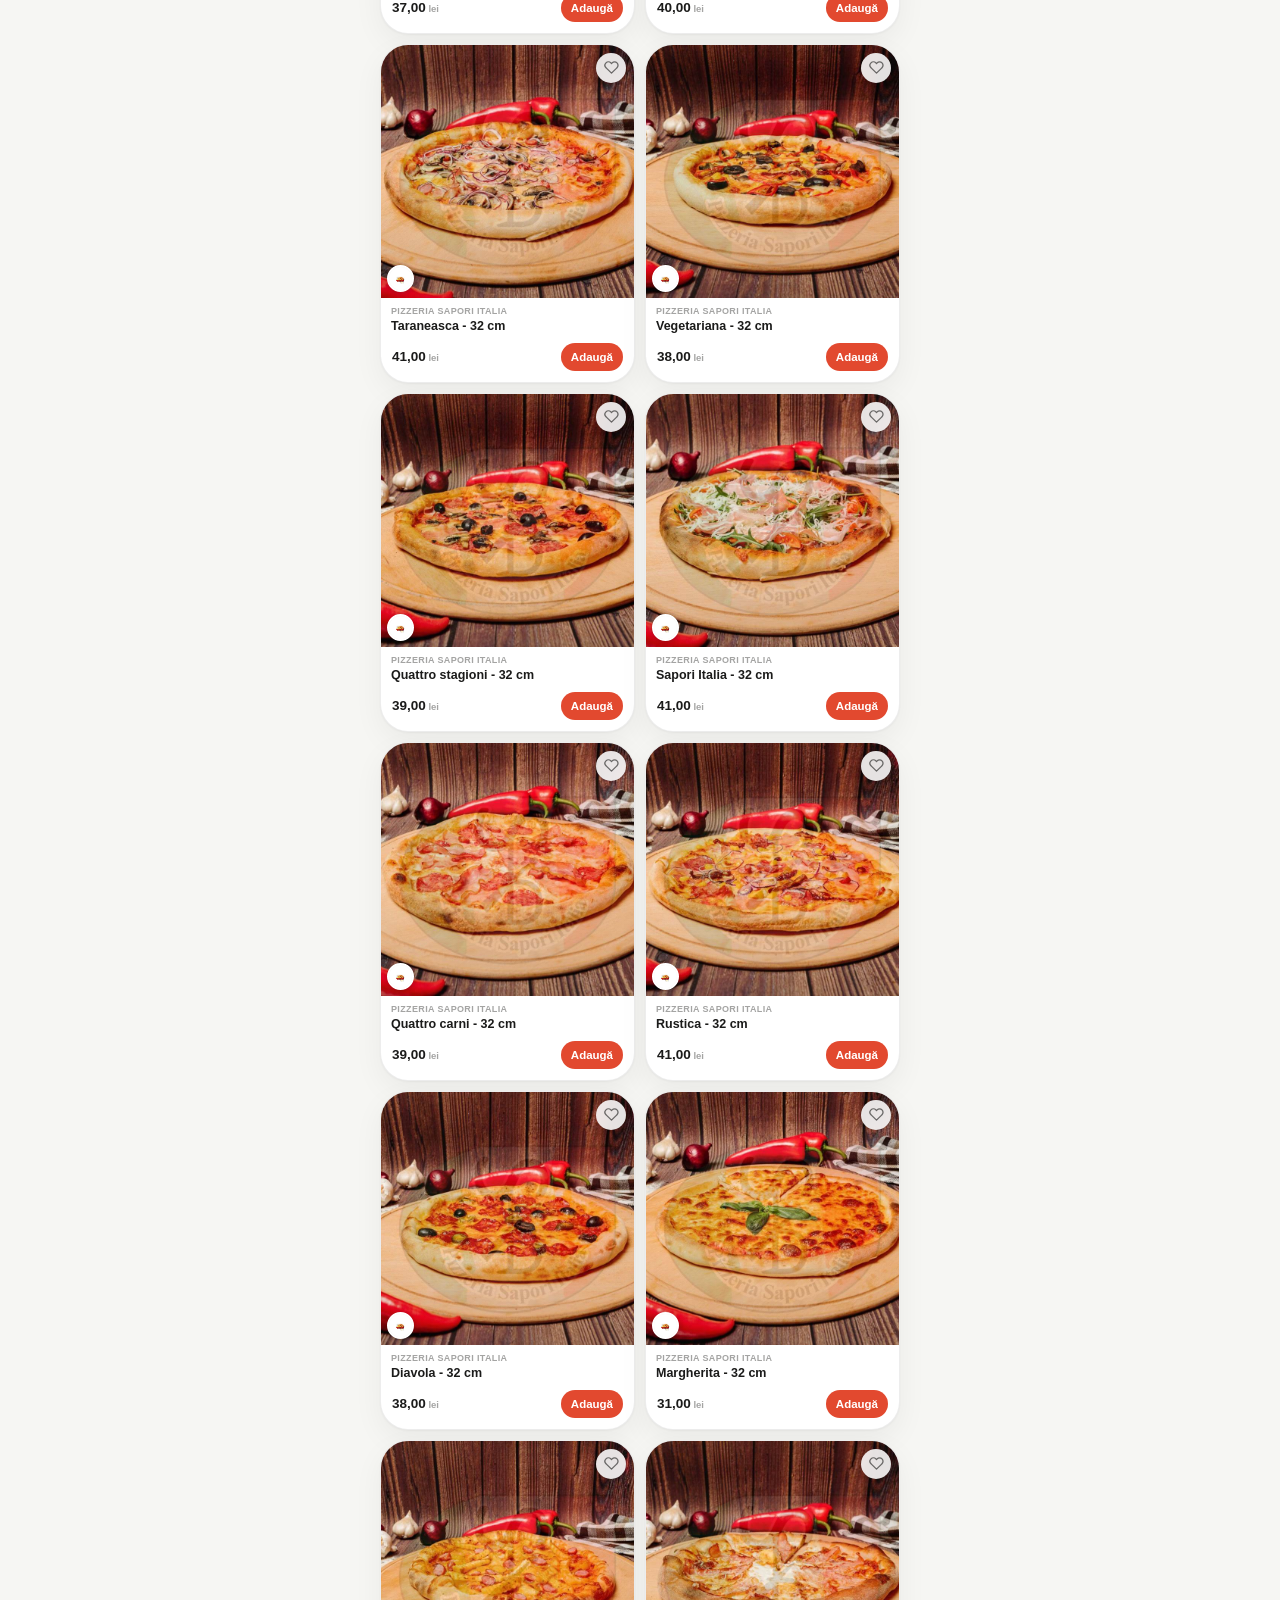
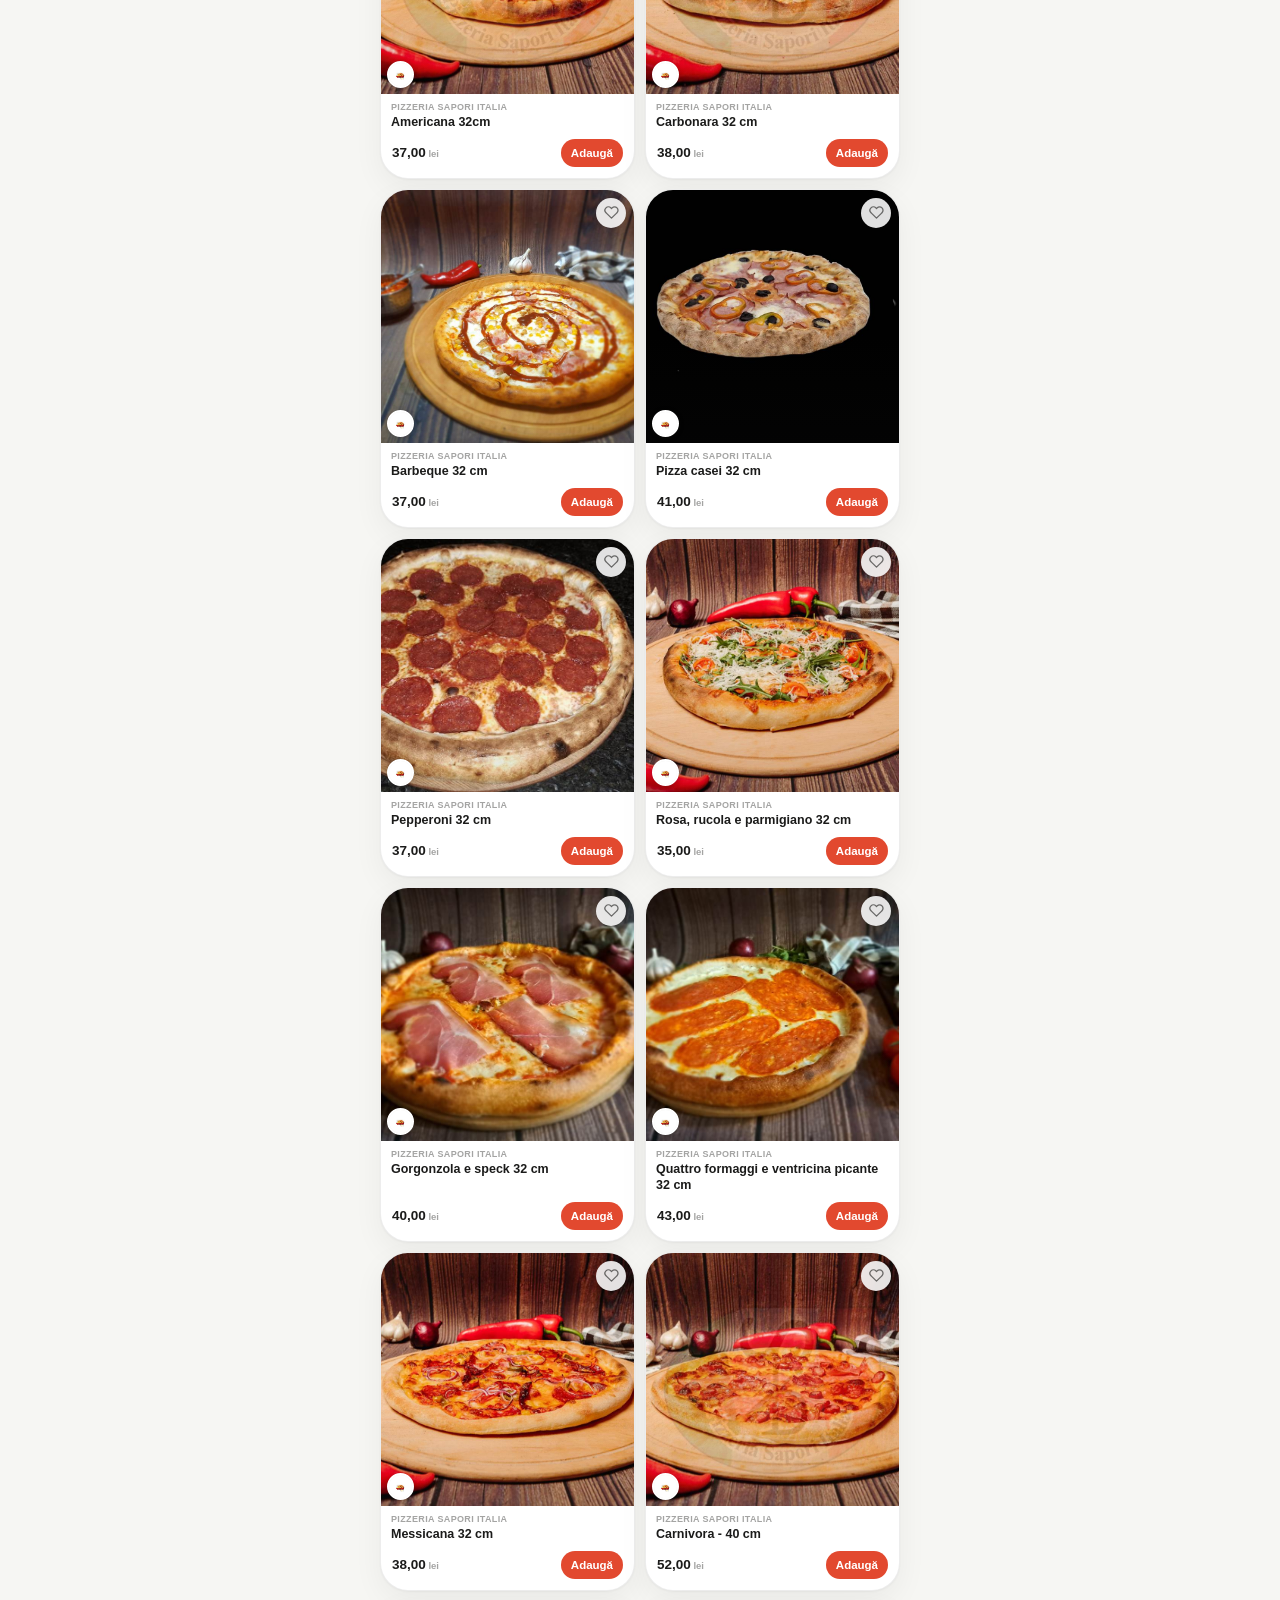
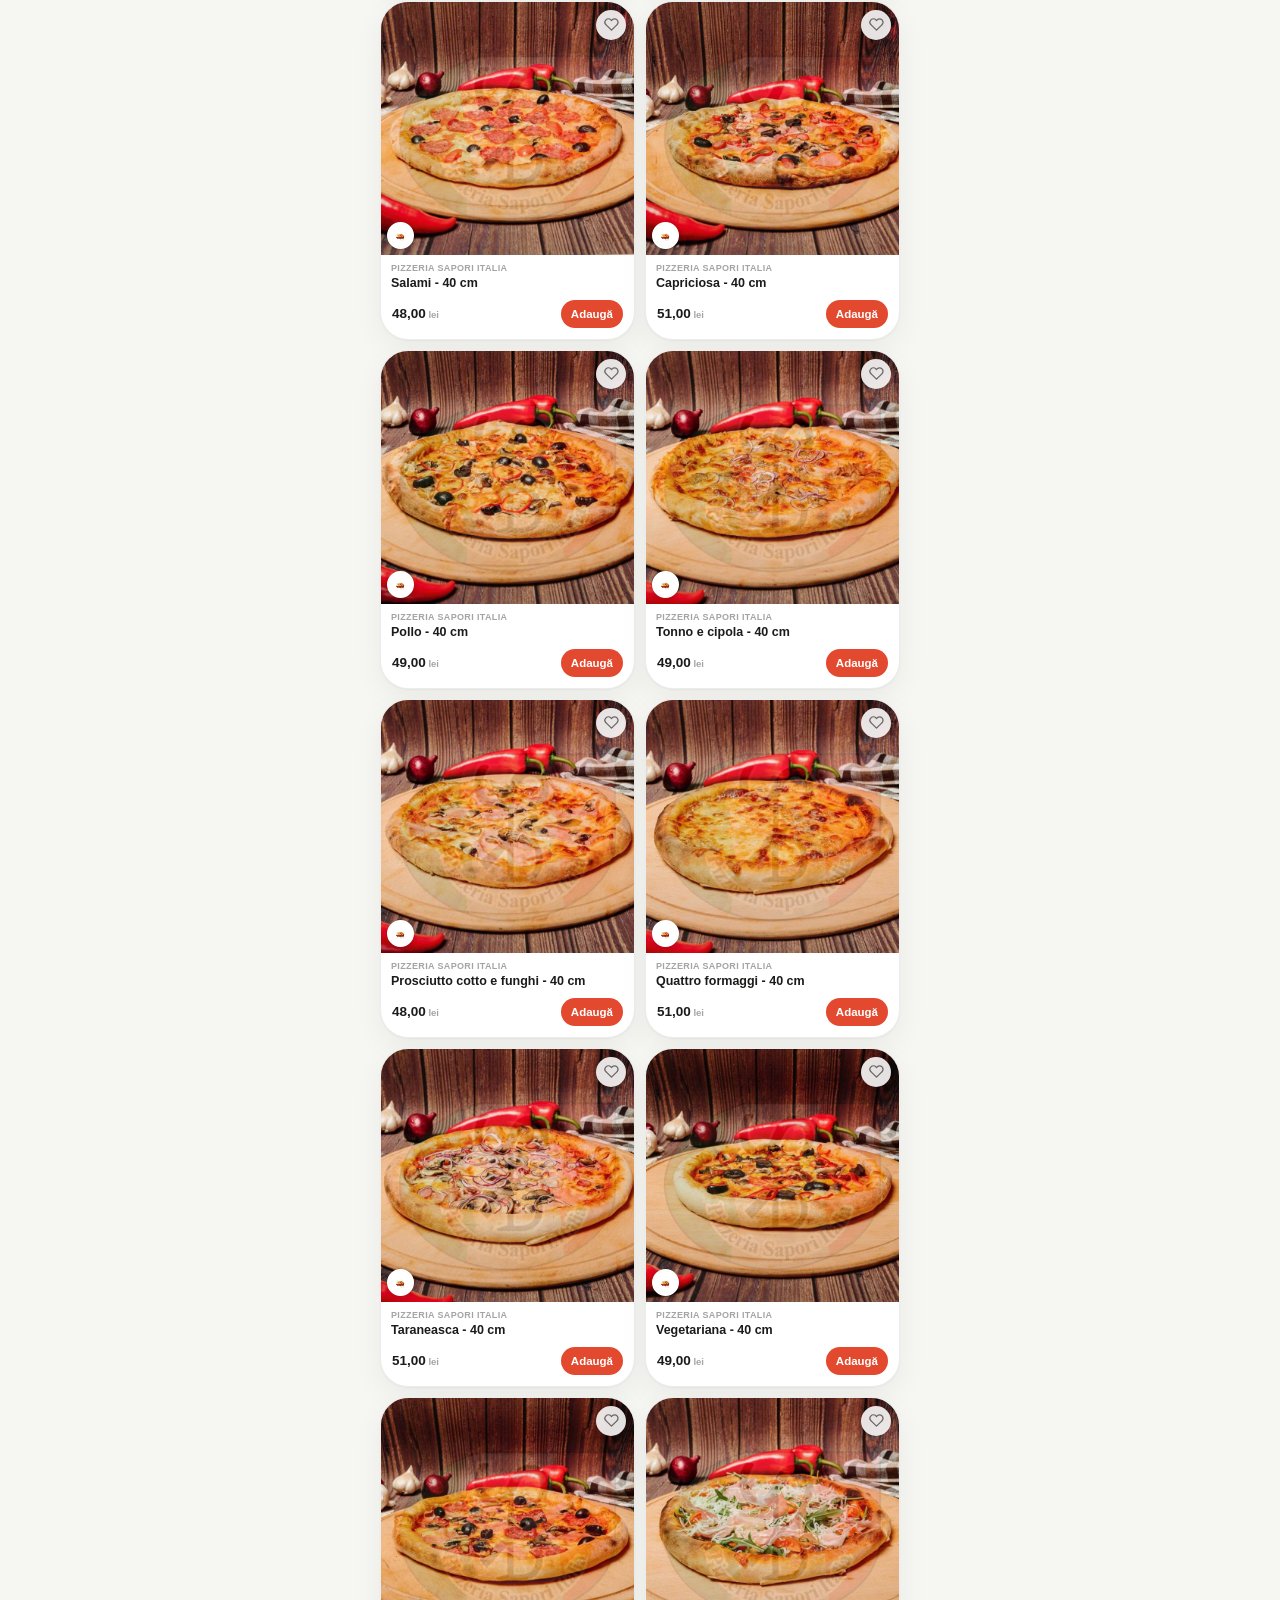
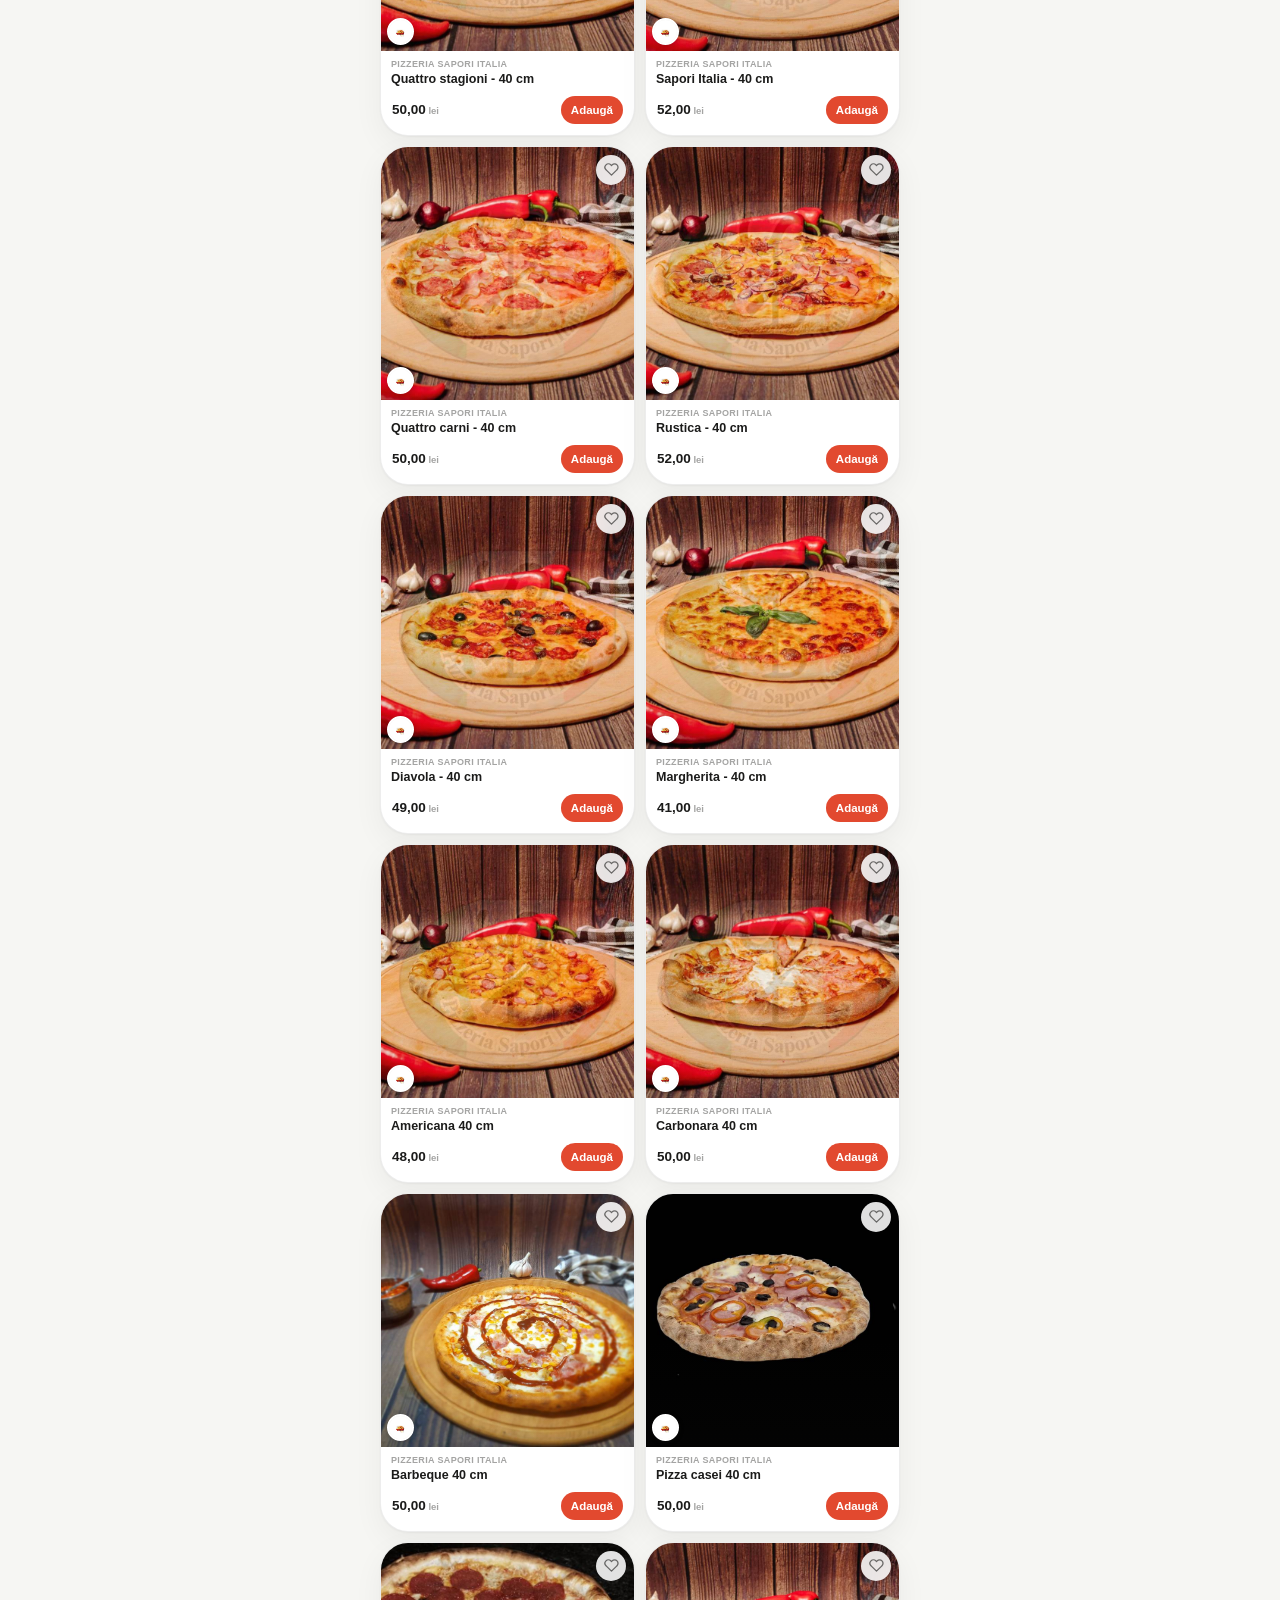
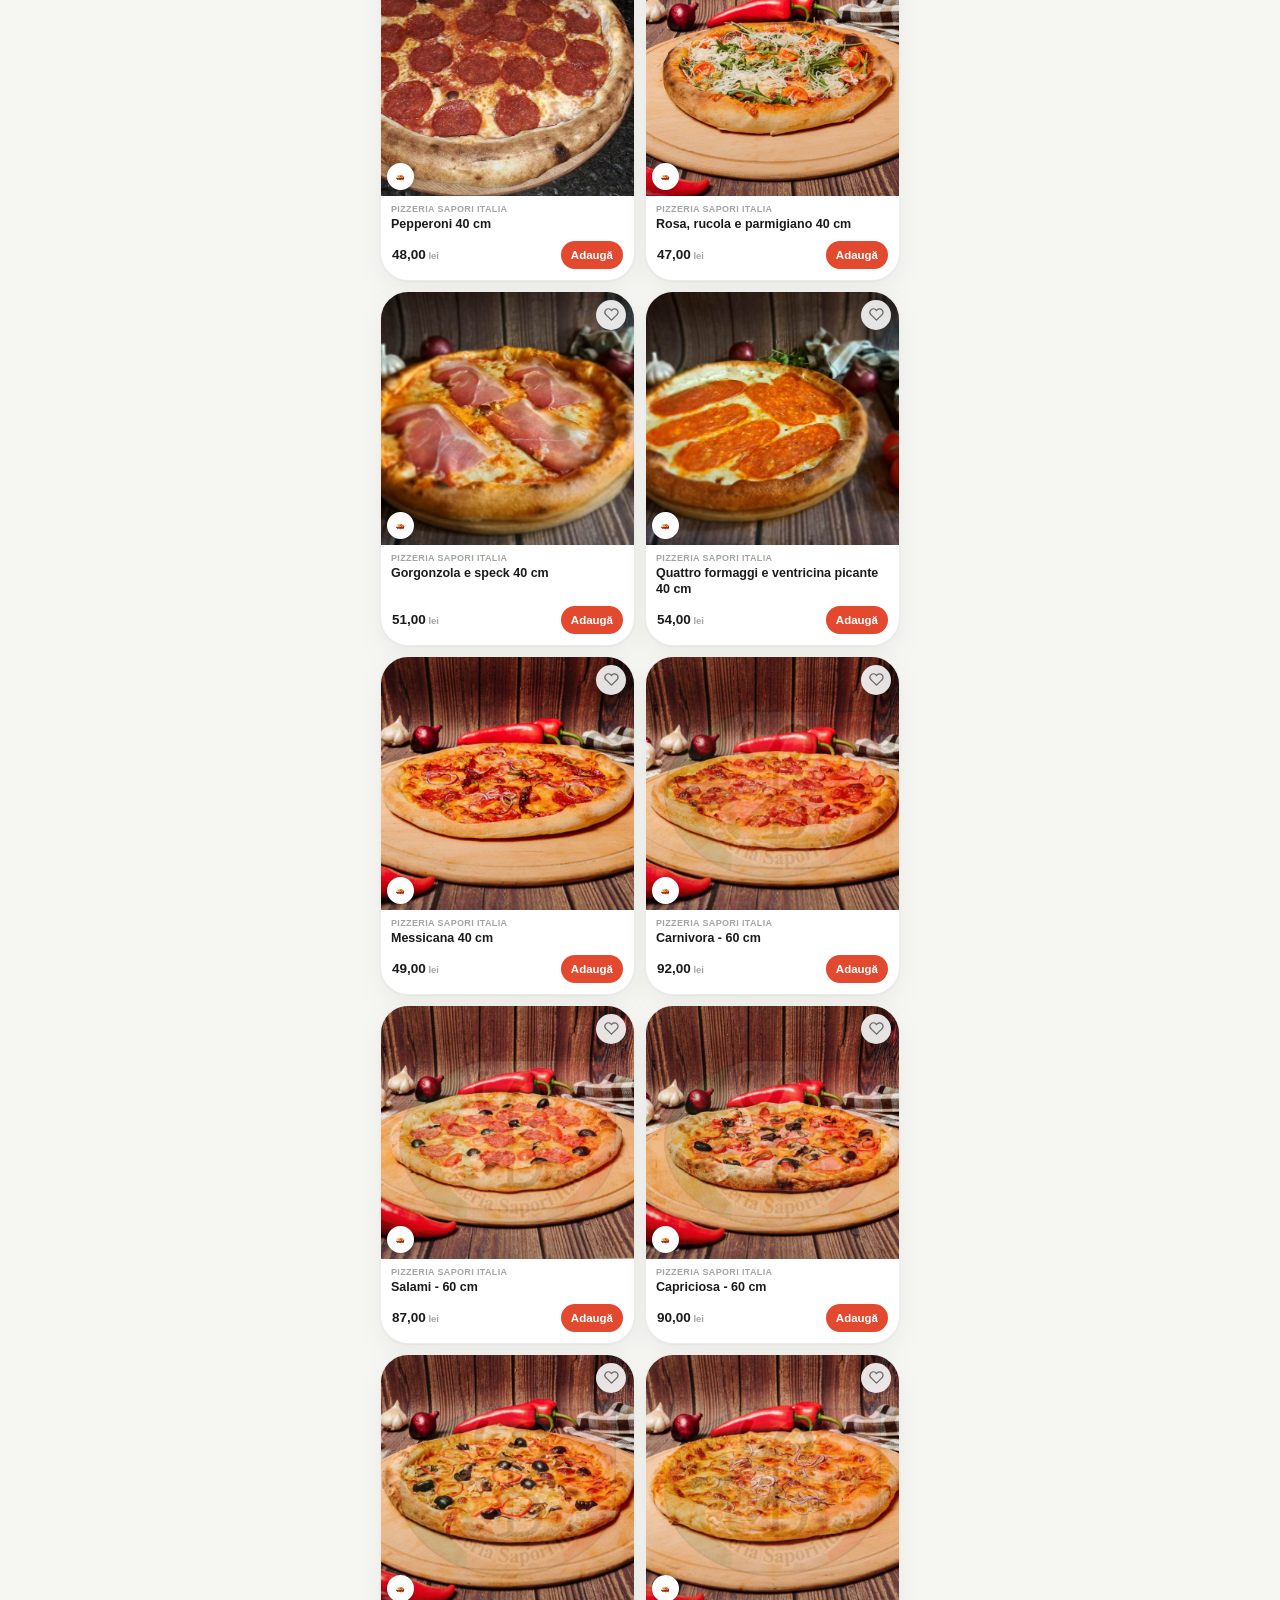
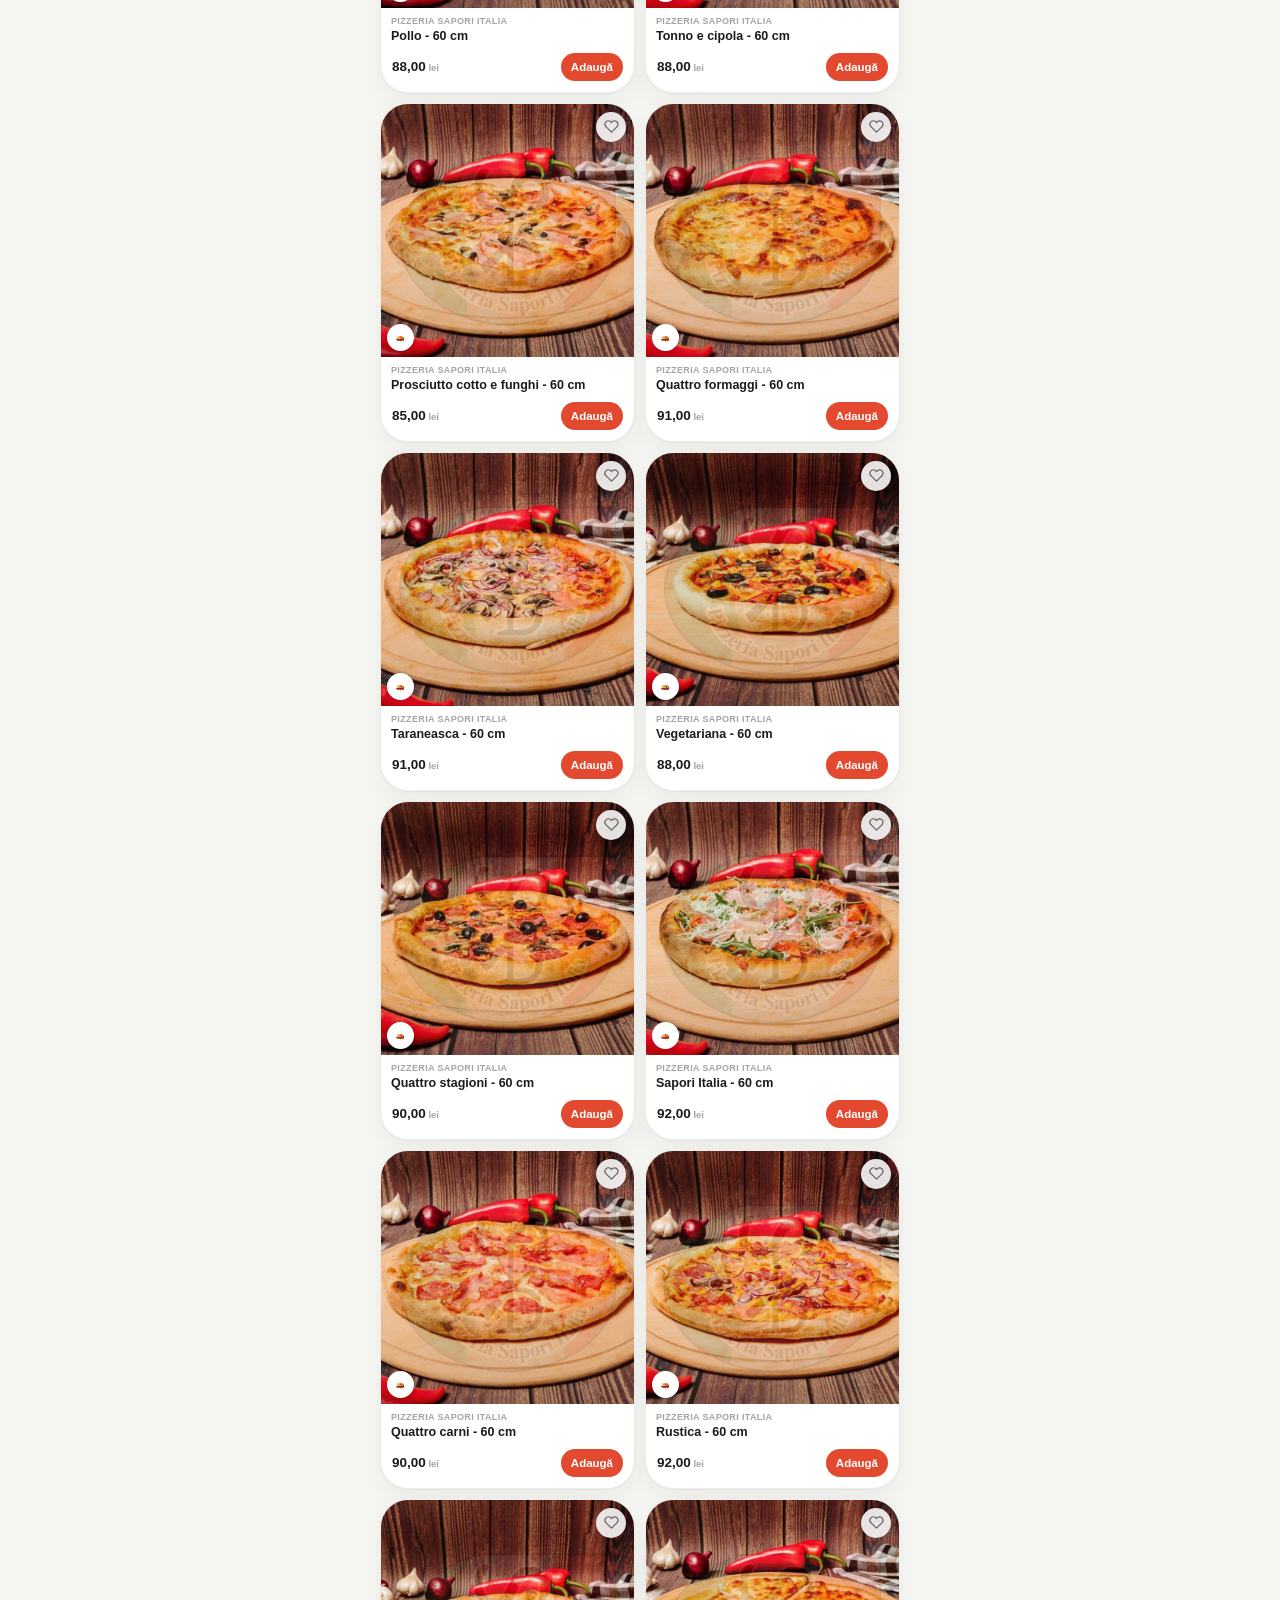
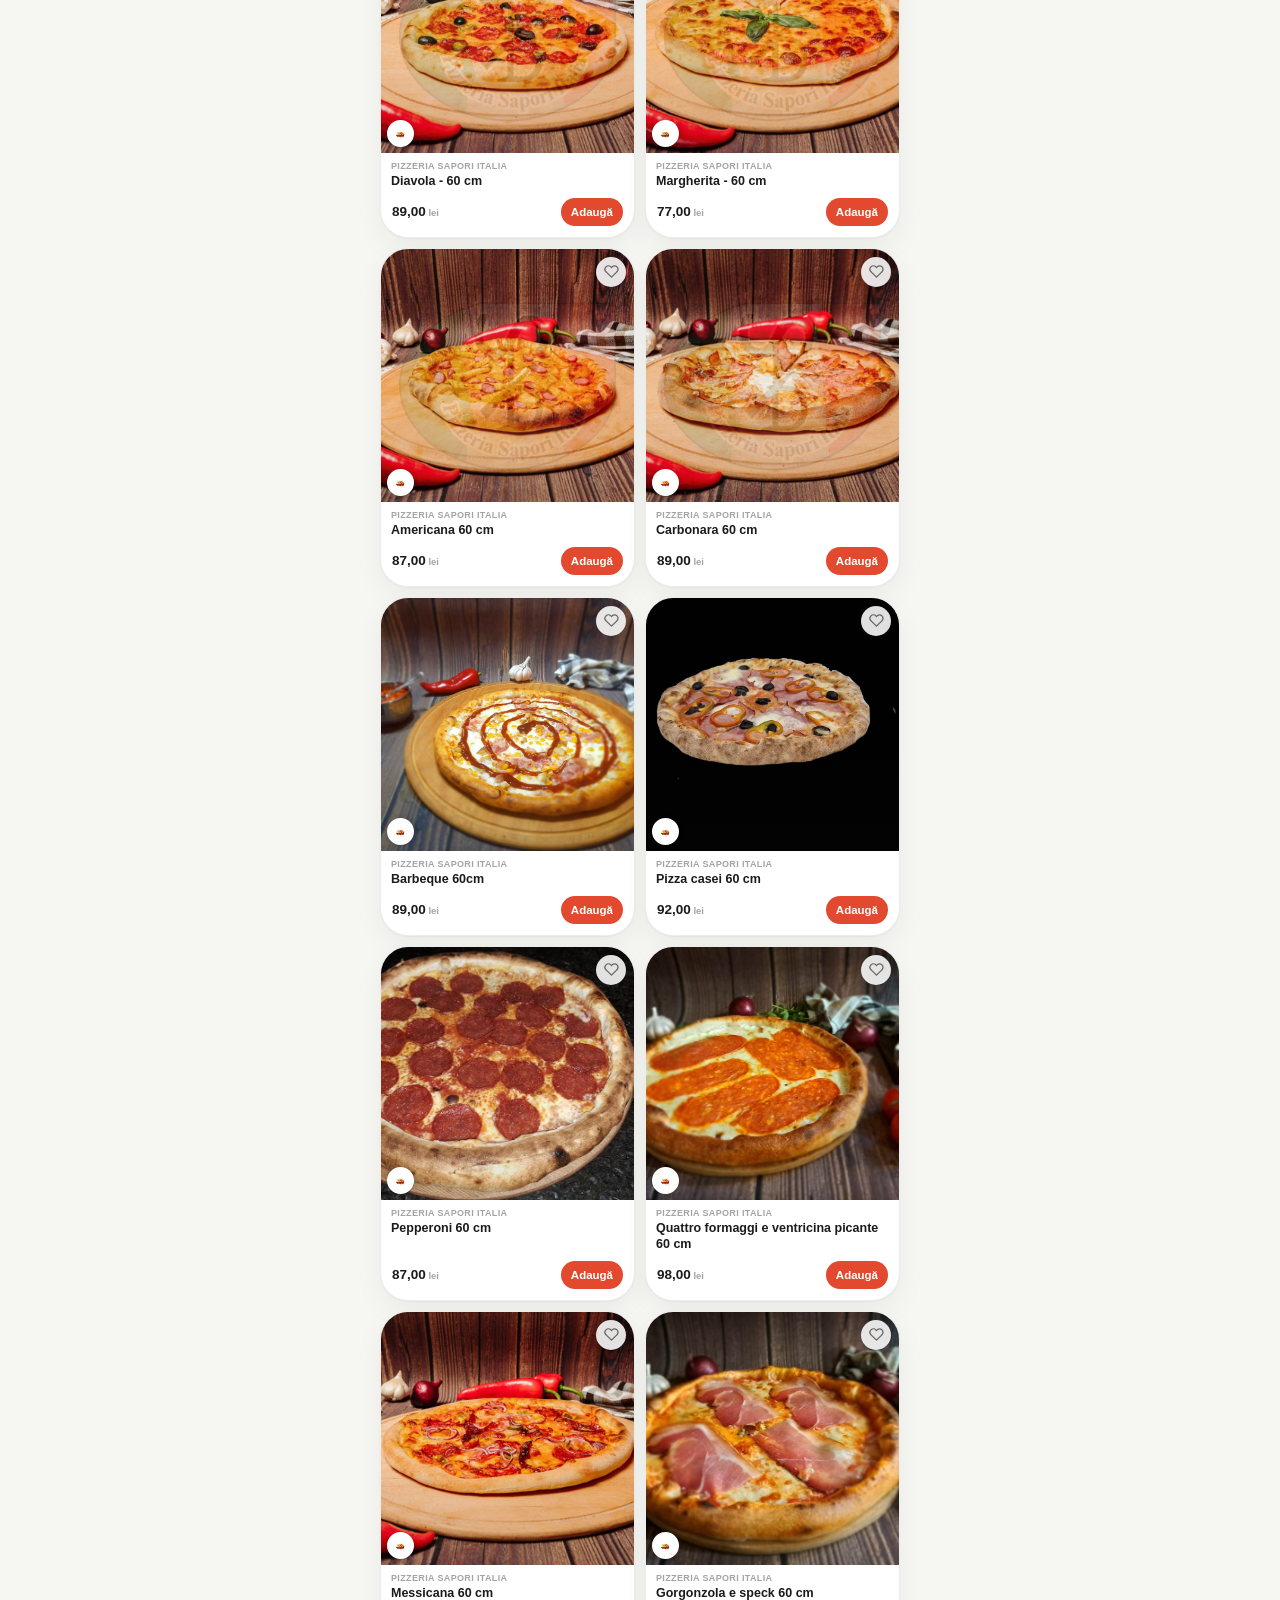
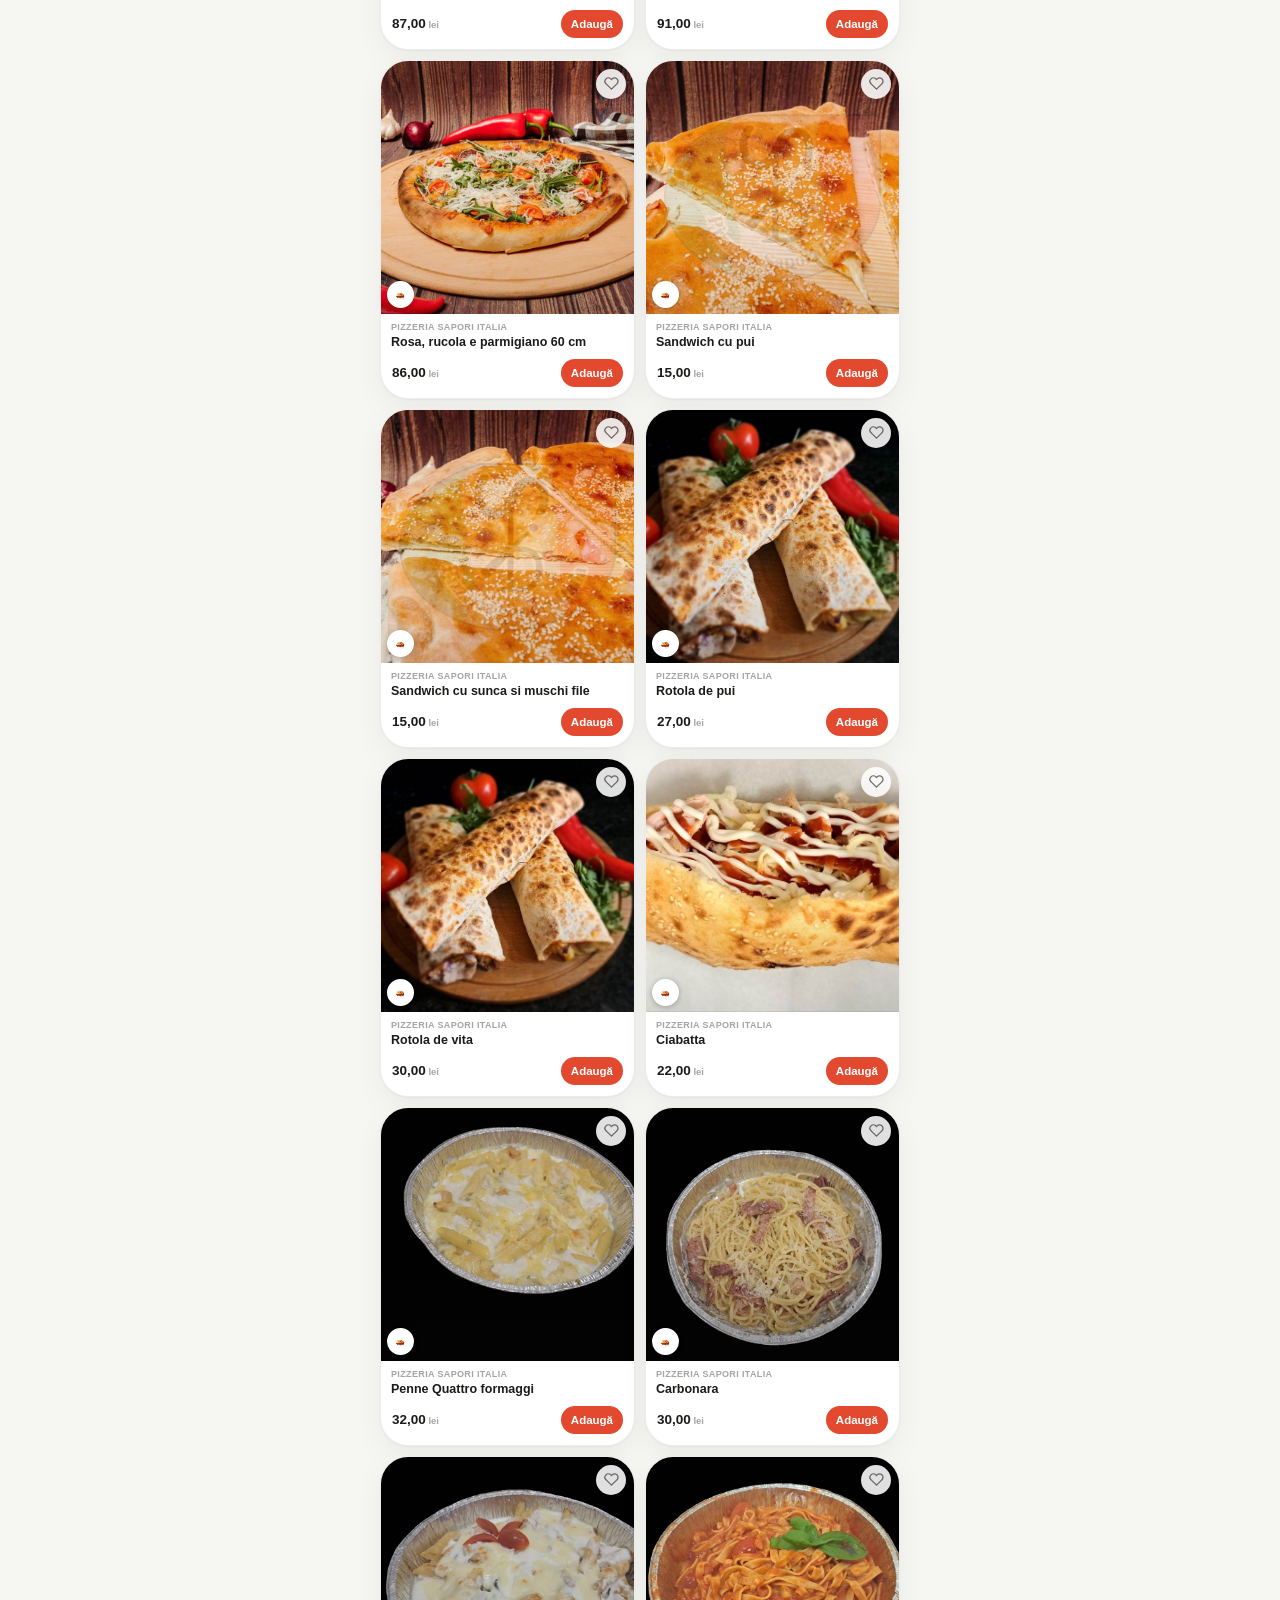
==== commit 93bedc2e: "feat(feed): editorial blocks, in-sheet cart, brand overlays + tap-safe docks - Feed composed in bloc" ====
--- a/index.html
+++ b/index.html
@@ -1,139 +1,158 @@
 <!doctype html>
 <html lang="ro">
 <head>
-<meta charset="utf-8" />
-<meta name="viewport" content="width=device-width, initial-scale=1, viewport-fit=cover" />
-<meta name="theme-color" content="#EDF1F7" />
-<link rel="icon" href="assets/logo.svg" type="image/svg+xml" />
-<title>Muncho — Food Court Argeș Mall</title>
-<link rel="preconnect" href="https://fonts.googleapis.com" />
-<link rel="preconnect" href="https://fonts.gstatic.com" crossorigin />
-<link href="https://fonts.googleapis.com/css2?family=Plus+Jakarta+Sans:wght@400;500;600;700;800&display=swap" rel="stylesheet" />
-<link rel="stylesheet" href="css/main.css?v=16" />
+  <meta charset="utf-8" />
+  <meta name="viewport" content="width=device-width, initial-scale=1, viewport-fit=cover" />
+  <meta name="theme-color" content="#F6F6F3" />
+  <meta name="description" content="Rezervă-ți mâncarea din Food Court Argeș Mall — alege, alege ora, plătești la ridicare." />
+  <link rel="icon" href="assets/logo.svg" type="image/svg+xml" />
+  <title>Muncho — Rezervă mâncare · Food Court Argeș Mall</title>
+  <link rel="stylesheet" href="css/main.css?v=34" />
 </head>
 <body data-page="feed">
+
 <div class="wrap">
-  <h1 class="sr-only">Muncho — Centralizator Restaurante Argeș Mall</h1>
+  <h1 class="sr-only">Muncho — rezervă mâncare din Food Court Argeș Mall, ridicare la ora ta</h1>
 
-  <!-- Ambient Dynamic Aurora Glowing Orbs for Liquid Glass Refraction -->
-  <div class="ambient-aurora" aria-hidden="true">
-    <div class="aurora-blob aurora-1"></div>
-    <div class="aurora-blob aurora-2"></div>
-    <div class="aurora-blob aurora-3"></div>
-  </div>
-
-  <!-- Pure Liquid Glass Header (Clean, Immersive, No Status Bar) -->
-  <header class="glass-header" id="glassHeader">
-    <div class="liquid-search-wrap">
-      <svg viewBox="0 0 24 24" width="20" height="20" fill="none" stroke="currentColor" stroke-width="2.2">
-        <circle cx="11" cy="11" r="7"/><path d="m21 21-4.3-4.3"/>
-      </svg>
-      <input id="searchInput" type="search" placeholder="Caută restaurante, pizza, burgeri, wok..." autocomplete="off" aria-label="Caută în food court" />
-      <button type="button" class="search-clear-btn" id="searchClearBtn" aria-label="Șterge">&times;</button>
+  <header class="site-head" id="site-head">
+    <div class="brand-row">
+      <span class="brand">
+        <span class="brand-mark" aria-hidden="true">
+          <svg viewBox="0 0 24 24" fill="none" stroke="currentColor" stroke-width="2.2" stroke-linecap="round" stroke-linejoin="round"><path d="M6 2 3 6v14a2 2 0 0 0 2 2h14a2 2 0 0 0 2-2V6l-3-4z"/><path d="M3 6h18M16 10a4 4 0 0 1-8 0"/></svg>
+        </span>
+        Muncho
+      </span>
+      <button type="button" class="loc-pill" id="loc-btn" data-action="open-venues-sheet" aria-label="Alege restaurantul">
+        <svg viewBox="0 0 24 24" width="14" height="14" fill="none" stroke="currentColor" stroke-width="2.4" stroke-linecap="round" stroke-linejoin="round"><path d="M20 10c0 6-8 12-8 12s-8-6-8-12a8 8 0 0 1 16 0z"/><circle cx="12" cy="10" r="3"/></svg>
+        <span>Argeș Mall · Nivel 1</span>
+        <svg class="chev" viewBox="0 0 24 24" width="12" height="12" fill="none" stroke="currentColor" stroke-width="3" stroke-linecap="round" stroke-linejoin="round"><path d="m6 9 6 6 6-6"/></svg>
+      </button>
     </div>
 
-    <!-- Category Pills Rail (Liquid Glass) -->
-    <nav class="glass-category-rail" id="glassCategoryRail" aria-label="Categorii Food Court"></nav>
+    <div class="search">
+      <svg viewBox="0 0 24 24" width="19" height="19" fill="none" stroke="currentColor" stroke-width="2.1"><circle cx="11" cy="11" r="7"/><path d="m21 21-4.3-4.3"/></svg>
+      <input id="search-input" type="search" placeholder="Caută pizza, burgeri, wok, clătite…" autocomplete="off" aria-label="Caută preparate în food court" />
+      <button type="button" class="search-clear" id="search-clear" hidden aria-label="Șterge căutarea">&times;</button>
+    </div>
   </header>
 
-  <!-- Main Feed Stream -->
-  <main style="padding-bottom: 140px;">
-    <!-- Section 1: Food Court Restaurants in Argeș Mall -->
-    <div class="feed-sec-header">
-      <h2>Restaurante în Argeș Mall</h2>
-      <span class="sec-sub">Nivel 1 Food Court</span>
+  <main style="padding-bottom: 220px;">
+    <!-- Category chips rail -->
+    <nav class="chips" id="cat-chips" aria-label="Categorii preparate"></nav>
+
+    <!-- Booking explainer — what the product is, in one strip -->
+    <section class="page-pad" aria-label="Cum funcționează rezervarea">
+      <div class="slot-card" style="display:flex;align-items:center;gap:14px;">
+        <span style="flex:none;width:44px;height:44px;border-radius:16px;background:var(--accent-soft);color:var(--accent);display:grid;place-items:center;">
+          <svg viewBox="0 0 24 24" width="21" height="21" fill="none" stroke="currentColor" stroke-width="2.1" stroke-linecap="round" stroke-linejoin="round"><circle cx="12" cy="12" r="9"/><path d="M12 7v5l3 2"/></svg>
+        </span>
+        <div style="min-width:0;">
+          <strong style="font-size:14.5px;display:block;">Rezervi · te bucuri de mâncare la ora ta</strong>
+          <p style="font-size:12.5px;color:var(--ink-2);margin-top:2px;">Alegi preparatele și ora sosirii — găsim totul pentru momentul în care ajungi. Plătești la ridicare.</p>
+        </div>
+      </div>
+    </section>
+
+    <!-- Venues -->
+    <div class="sec-head">
+      <h2>Restaurante în mall</h2>
+      <span class="sec-sub wide">Food Court · Nivel 1</span>
     </div>
-    <section class="venues-horizontal-rail" id="venuesRail" aria-label="Restaurante Argeș Mall"></section>
+    <section class="venues-rail" id="venues-rail" aria-label="Restaurante din Argeș Mall"></section>
 
-    <!-- Section 2: Recommended Food Court Dishes -->
-    <div class="feed-sec-header" style="margin-top: 6px;">
-      <h2>Recomandate din Food Court</h2>
-      <span class="sec-sub">Selecție populară</span>
+    <!-- Recommended / filtered dishes -->
+    <div class="sec-head" style="padding-top:18px;">
+      <h2 id="dish-stream-title">Recomandate</h2>
+      <span class="sec-sub wide" id="dish-stream-sub">Populare acum</span>
     </div>
-    <section class="dishes-stream" id="recommendedDishesList" aria-label="Preparate recomandate" aria-live="polite"></section>
+    <section class="feed-blocks" id="dish-stream" aria-live="polite"></section>
   </main>
 
-  <!-- Floating Cart Dynamic Island (Detached, hovering above bottom pill) -->
-  <div class="floating-cart-island" id="floatingCartIsland" role="region" aria-label="Coș curent">
-    <div class="cart-island-meta">
-      <span class="cart-island-badge" id="cartIslandCount">0 produse</span>
-      <span class="cart-island-sum num" id="cartIslandTotal">0.00 lei</span>
+  <!-- Floating tray — the commit bar -->
+  <div class="tray-dock" id="tray-dock" role="region" aria-label="Coșul curent">
+    <div class="tray-meta" data-action="open-cart-sheet" role="button" aria-label="Vezi și editează coșul">
+      <span class="tray-count" id="tray-count">0 produse</span>
+      <span class="tray-sum num" id="tray-sum">0,00 lei</span>
     </div>
-    <button type="button" class="cart-island-action" id="cartIslandBtn">
-      Vezi coșul
-      <svg viewBox="0 0 24 24" width="16" height="16" fill="none" stroke="currentColor" stroke-width="2.5"><path d="M5 12h14M12 5l7 7-7 7"/></svg>
+    <button type="button" class="tray-cta" data-action="checkout-go">
+      Rezervă
+      <svg viewBox="0 0 24 24" width="15" height="15" fill="none" stroke="currentColor" stroke-width="2.6" stroke-linecap="round" stroke-linejoin="round"><path d="M5 12h14M12 5l7 7-7 7"/></svg>
     </button>
   </div>
 
-  <!-- Detached Floating Pill Navigation Bar (iOS Dynamic Glass Capsule) -->
-  <nav class="floating-pill-navbar" id="floatingPillNav" aria-label="Navigare principală">
-    <a class="nav-island-tab active" href="index.html" aria-current="page">
-      <svg viewBox="0 0 24 24" fill="none" stroke="currentColor" stroke-linecap="round" stroke-linejoin="round"><path d="M3 10.5 12 3l9 7.5"/><path d="M5 9.5V21h14V9.5"/></svg>
+  <!-- Floating tab bar -->
+  <nav class="tabbar" aria-label="Navigare principală">
+    <a class="tab on" href="index.html" aria-current="page">
+      <svg viewBox="0 0 24 24" fill="none" stroke="currentColor" width="21" height="21" stroke-width="1.9" stroke-linecap="round" stroke-linejoin="round"><path d="M3 10.5 12 3l9 7.5"/><path d="M5 9.5V21h14V9.5"/></svg>
       <span>Acasă</span>
     </a>
-    <button class="nav-island-tab" id="navVenuesTab" type="button">
-      <svg viewBox="0 0 24 24" fill="none" stroke="currentColor" stroke-linecap="round" stroke-linejoin="round"><path d="M4 9l1-5h14l1 5"/><path d="M4 9v11h16V9"/><path d="M4 9h16"/><path d="M9 20v-6h6v6"/></svg>
+    <button class="tab" type="button" data-action="open-cart-sheet" aria-label="Vezi coșul">
+      <svg viewBox="0 0 24 24" fill="none" stroke="currentColor" width="20" height="20" stroke-width="1.9" stroke-linecap="round" stroke-linejoin="round"><path d="M6 2 3 6v14a2 2 0 0 0 2 2h14a2 2 0 0 0 2-2V6l-3-4z"/><path d="M3 6h18M16 10a4 4 0 0 1-8 0"/></svg>
+      <span>Coș</span>
+      <span class="bub num" data-bub="cart" hidden>0</span>
+    </button>
+    <button class="tab" type="button" data-action="open-venues-sheet">
+      <svg viewBox="0 0 24 24" fill="none" stroke="currentColor" width="20" height="20" stroke-width="1.9" stroke-linecap="round" stroke-linejoin="round"><path d="M4 9l1-5h14l1 5"/><path d="M4 9v11h16V9"/><path d="M9 20v-6h6v6"/></svg>
       <span>Restaurante</span>
     </button>
-    <button class="nav-island-tab" id="navCartTab" type="button">
-      <svg viewBox="0 0 24 24" fill="none" stroke="currentColor" stroke-linecap="round" stroke-linejoin="round"><path d="M6 2 3 6v14a2 2 0 0 0 2 2h14a2 2 0 0 0 2-2V6l-3-4z"/><line x1="3" y1="6" x2="21" y2="6"/><path d="M16 10a4 4 0 0 1-8 0"/></svg>
-      <span>Coș</span>
-      <span class="nav-bubble-badge num" id="cartCountBadge" hidden>0</span>
+    <button class="tab" type="button" data-action="open-orders-sheet">
+      <svg viewBox="0 0 24 24" fill="none" stroke="currentColor" width="20" height="20" stroke-width="1.9" stroke-linecap="round" stroke-linejoin="round"><path d="M4 2v20l2-1.5 2 1.5 2-1.5 2 1.5 2-1.5 2 1.5 2-1.5 2 1.5V2l-2 1.5L16 2l-2 1.5L12 2l-2 1.5L8 2 6 3.5 4 2z"/><path d="M8 8h8M8 12h8M8 16h5"/></svg>
+      <span>Comenzi</span>
+      <span class="bub num" data-bub="orders" hidden>0</span>
     </button>
   </nav>
 
-  <!-- iOS Scrim Backdrop -->
-  <div class="modal-scrim-ios" id="modalScrimIos"></div>
+  <!-- Shared scrim for all sheets -->
+  <div class="sheet-scrim" id="sheet-scrim"></div>
 
-  <!-- Cart Bottom Sheet (Liquid Glass) -->
-  <section class="bottom-sheet-ios" id="cartSheetIos" role="dialog" aria-modal="true" aria-label="Coșul tău">
-    <div class="sheet-drag-pill"></div>
-    <div class="sheet-head-bar">
+  <!-- Cart sheet -->
+  <section class="sheet" id="cart-sheet" role="dialog" aria-modal="true" aria-label="Coșul tău">
+    <div class="sheet-grip" aria-hidden="true"></div>
+    <div class="sheet-head">
       <h3>Coșul tău</h3>
-      <button type="button" class="sheet-close-btn" id="cartSheetCloseBtn">&times;</button>
+      <button type="button" class="round-btn" data-action="close-sheet" aria-label="Închide">&times;</button>
     </div>
-    <div class="sheet-content-scroll" id="cartSheetList"></div>
-    <div style="border-top:1px solid rgba(0,0,0,0.06);padding:14px 18px calc(14px + env(safe-area-inset-bottom, 0px));background:rgba(255,255,255,0.85);backdrop-filter:blur(20px);">
-      <div style="display:flex;justify-content:space-between;align-items:baseline;margin-bottom:12px;">
-        <span style="font-size:14px;color:var(--text-sub);font-weight:700;">Total de plată</span>
-        <span id="cartSheetGrandTotal" class="num" style="font-size:19px;font-weight:800;">0.00 lei</span>
+    <div class="sheet-body" id="cart-sheet-body"></div>
+    <div class="sheet-foot" id="cart-sheet-foot">
+      <div class="row">
+        <span class="lbl">Total de plată</span>
+        <span class="val num" id="cart-sheet-total">0,00 lei</span>
       </div>
-      <button type="button" class="ios-add-btn" id="cartSheetCheckoutBtn" style="width:100%;height:52px;font-size:16px;justify-content:center;">
-        Continuă spre plată
-        <svg viewBox="0 0 24 24" width="18" height="18" fill="none" stroke="currentColor" stroke-width="2.5"><path d="M5 12h14M12 5l7 7-7 7"/></svg>
+      <button type="button" class="btn-primary" data-action="checkout-go">
+        Continuă — alege ora ridicării
+        <svg viewBox="0 0 24 24" width="17" height="17" fill="none" stroke="currentColor" stroke-width="2.5" stroke-linecap="round" stroke-linejoin="round"><path d="M5 12h14M12 5l7 7-7 7"/></svg>
       </button>
     </div>
   </section>
 
-  <!-- Restaurants Picker Bottom Sheet -->
-  <section class="bottom-sheet-ios" id="venuesSheetIos" role="dialog" aria-modal="true" aria-label="Alege Restaurant">
-    <div class="sheet-drag-pill"></div>
-    <div class="sheet-head-bar">
-      <h3>Restaurante Argeș Mall</h3>
-      <button type="button" class="sheet-close-btn" id="venuesSheetCloseBtn">&times;</button>
+  <!-- Venues sheet -->
+  <section class="sheet" id="venues-sheet" role="dialog" aria-modal="true" aria-label="Restaurante din food court">
+    <div class="sheet-grip" aria-hidden="true"></div>
+    <div class="sheet-head">
+      <h3>Restaurante în Argeș Mall</h3>
+      <button type="button" class="round-btn" data-action="close-sheet" aria-label="Închide">&times;</button>
     </div>
-    <div class="sheet-content-scroll" id="venuesSheetList"></div>
+    <div class="sheet-body" id="venues-sheet-body"></div>
   </section>
 
-  <!-- Orders History Bottom Sheet -->
-  <section class="bottom-sheet-ios" id="ordersSheetIos" role="dialog" aria-modal="true" aria-label="Comenzile tale">
-    <div class="sheet-drag-pill"></div>
-    <div class="sheet-head-bar">
-      <h3>Comenzile tale</h3>
-      <button type="button" class="sheet-close-btn" id="ordersSheetCloseBtn">&times;</button>
+  <!-- Orders sheet -->
+  <section class="sheet" id="orders-sheet" role="dialog" aria-modal="true" aria-label="Rezervările tale">
+    <div class="sheet-grip" aria-hidden="true"></div>
+    <div class="sheet-head">
+      <h3>Rezervările tale</h3>
+      <button type="button" class="round-btn" data-action="close-sheet" aria-label="Închide">&times;</button>
     </div>
-    <div class="sheet-content-scroll" id="ordersSheetList"></div>
+    <div class="sheet-body" id="orders-sheet-body"></div>
   </section>
 
-  <!-- iOS App Toast -->
-  <div class="ios-toast" id="iosToast" role="status" aria-live="polite"></div>
+  <!-- Toast -->
+  <div class="toast" id="toast" role="status" aria-live="polite"></div>
 </div>
 
 <script src="js/menu.generated.js?v=3"></script>
-<script src="js/config.js?v=1"></script>
+<script src="js/config.js?v=2"></script>
 <script src="js/data.js?v=4"></script>
 <script src="js/sapori-bridge.js?v=1"></script>
-<script src="js/payment.js?v=1"></script>
-<script src="js/app.js?v=15"></script>
+<script src="js/app.js?v=35"></script>
 </body>
 </html>
--- a/css/main.css
+++ b/css/main.css
@@ -1,928 +1,1641 @@
-/* ==========================================================================
-   Muncho — Authentic iOS Dynamic Liquid Glassmorphism & Fluid Mobile UI
-   Argeș Mall Food Court (Pitești, Nivel 1)
-   ========================================================================== */
-
-@import url('https://fonts.googleapis.com/css2?family=Plus+Jakarta+Sans:wght@400;500;600;700;800&display=swap');
-
-*, *::before, *::after {
-  box-sizing: border-box;
-  margin: 0;
-  padding: 0;
-  -webkit-tap-highlight-color: transparent;
-}
+/* ============================================================================
+   Muncho — Design System
+   Apple design language (materials, response, restraint) × M3 Expressive
+   (expressive radii, calm tonal surface, one confident accent) —
+   tuned to feel like Glovo / Uber Eats built by Apple: browse, book a slot,
+   pay when you arrive.
+   ========================================================================== */
 
 :root {
-  /* Dynamic True Liquid Glass Tokens (Layered Refraction, Specular, Saturation) */
-  --liquid-glass-bg: rgba(255, 255, 255, 0.48);
-  --liquid-glass-bg-hover: rgba(255, 255, 255, 0.65);
-  --liquid-glass-pill: rgba(255, 255, 255, 0.58);
-  --liquid-glass-border: rgba(255, 255, 255, 0.75);
-  --liquid-glass-border-subtle: rgba(255, 255, 255, 0.45);
-  --liquid-glass-specular: inset 0 1.5px 1px 0 rgba(255, 255, 255, 0.95), inset 0 -1px 1px 0 rgba(0, 0, 0, 0.04);
-  --liquid-glass-blur: blur(32px) saturate(210%);
-  --liquid-glass-shadow: 0 14px 34px -4px rgba(15, 23, 42, 0.1), 0 4px 12px rgba(15, 23, 42, 0.04);
-
-  /* Colors */
-  --app-bg: #EDF1F7;
-  --text-main: #0B1320;
-  --text-sub: #435166;
-  --text-muted: #8E9BAE;
-
-  /* Vibrant Accents */
-  --uber-green: #06C167;
-  --uber-green-dark: #059952;
-  --uber-green-glow: rgba(6, 193, 103, 0.35);
-  --glovo-yellow: #FFC244;
-  --brand-black: #0F172A;
-  --danger: #FF3B30;
-
-  /* Radii */
-  --r-xs: 8px;
+  color-scheme: light;
+
+  /* -- Surfaces ------------------------------------------------------------ */
+  --paper: #F6F6F3;              /* warm page ground */
+  --surface: #FFFFFF;           /* cards */
+  --surface-2: #F1F1ED;         /* recessed wells, search fields */
+  --scrim: rgba(20, 20, 19, 0.34);
+
+  /* -- Ink ----------------------------------------------------------------- */
+  --ink: #1B1B1A;               /* primary text */
+  --ink-2: rgba(27, 27, 26, 0.62);   /* secondary */
+  --ink-3: rgba(27, 27, 26, 0.40);   /* tertiary / hints */
+  --hairline: rgba(27, 27, 26, 0.08);
+  --hairline-strong: rgba(27, 27, 26, 0.14);
+
+  /* -- Accent (tomato — appetite, booking, "reserve") ----------------------- */
+  --accent: #E2492F;
+  --accent-press: #C63C25;
+  --accent-soft: rgba(226, 73, 47, 0.10);
+  --on-accent: #FFFFFF;
+
+  --amber: #B45309;             /* ratings */
+  --green: #1E7B4D;             /* success */
+  --danger: #B42318;
+  --danger-soft: #FEF3F2;
+
+  /* -- Raters (M3E) -------------------------------------------------------- */
+  --r-xs: 10px;
   --r-sm: 14px;
   --r-md: 20px;
-  --r-lg: 26px;
-  --r-xl: 34px;
-  --r-pill: 9999px;
-
-  /* Apple iOS Native Fluid Spring & Cubic Bézier Physics */
-  --ease-spring: cubic-bezier(0.25, 1, 0.5, 1);
-  --ease-spring-snappy: cubic-bezier(0.32, 0.72, 0, 1);
-  --ease-smooth: cubic-bezier(0.16, 1, 0.3, 1);
-  --ease-ios-bounce: cubic-bezier(0.175, 0.885, 0.32, 1.15);
-}
+  --r-lg: 28px;                 /* expressive card radius */
+  --r-pill: 999px;
+
+  /* -- Elevation ----------------------------------------------------------- */
+  --shadow-card: 0 1px 2px rgba(27, 27, 26, 0.04), 0 10px 30px rgba(27, 27, 26, 0.05);
+  --shadow-float: 0 4px 10px rgba(27, 27, 26, 0.10), 0 16px 40px rgba(27, 27, 26, 0.16);
+  --shadow-sheet: 0 -12px 44px rgba(27, 27, 26, 0.22);
+
+  /* -- Motion -------------------------------------------------------------- */
+  --spring-out: cubic-bezier(0.34, 1.30, 0.64, 1);   /* sheets enter: tiny overshoot */
+  --ease-out: cubic-bezier(0.22, 0.61, 0.36, 1);     /* entrances */
+  --press-dur: 110ms;
+
+  /* -- Materials ----------------------------------------------------------- */
+  --blur: saturate(180%) blur(20px);
+
+  /* -- Layout -------------------------------------------------------------- */
+  --page-max: 560px;
+  --rail-gap: 12px;
+  --tabbar-h: 64px;
+
+  --font: -apple-system, BlinkMacSystemFont, "SF Pro Text", "Segoe UI", Roboto,
+          "Helvetica Neue", Arial, sans-serif;
+
+  /* -- Legacy aliases (comanda.html inline styles still reference) ---------- */
+  --text-main: var(--ink);
+  --text-sub: var(--ink-2);
+  --text-muted: var(--ink-3);
+  --glass-border: var(--hairline);
+  --r-md-alias: var(--r-md);
+}
+
+/* ============================================================================
+   Base
+   ========================================================================== */
+
+* { box-sizing: border-box; }
 
 html {
-  font-size: 16px;
   -webkit-text-size-adjust: 100%;
-  scroll-behavior: smooth;
-  background-color: #EDF1F7;
 }
 
 body {
-  font-family: 'Plus Jakarta Sans', -apple-system, BlinkMacSystemFont, 'SF Pro Display', Roboto, sans-serif;
-  color: var(--text-main);
-  background-color: var(--app-bg);
-  line-height: 1.45;
+  margin: 0;
+  font-family: var(--font);
+  font-size: 15px;
+  line-height: 1.47;                       /* comfortable body leading */
+  color: var(--ink);
+  background: var(--paper);
   -webkit-font-smoothing: antialiased;
-  min-height: 100vh;
-  overflow-x: hidden;
-}
-
-/* Ambient Animated Liquid Aurora Mesh Behind Glass */
+  text-rendering: optimizeLegibility;
+  overscroll-behavior-y: none;
+}
+
+h1, h2, h3, h4 {
+  margin: 0;
+  font-weight: 800;
+  letter-spacing: -0.022em;                /* tighter as type grows */
+  line-height: 1.16;
+}
+
+p { margin: 0; }
+
+img { display: block; }
+
+button {
+  font-family: inherit;
+  color: inherit;
+  border: 0;
+  background: none;
+  padding: 0;
+  cursor: pointer;
+  -webkit-tap-highlight-color: transparent;
+}
+
+a { color: inherit; text-decoration: none; -webkit-tap-highlight-color: transparent; }
+
+input {
+  font-family: inherit;
+  font-size: 16px;                         /* ≥16 prevents iOS zoom */
+  color: var(--ink);
+  border: 0;
+  background: transparent;
+  outline: none;
+  min-width: 0;
+}
+input::placeholder { color: var(--ink-3); }
+
+.num {
+  font-variant-numeric: tabular-nums;      /* money never jitters */
+  letter-spacing: 0;
+}
+
 .wrap {
-  width: 100%;
-  max-width: 520px;
+  max-width: var(--page-max);
   margin: 0 auto;
-  min-height: 100vh;
+  min-height: 100dvh;
+  background: var(--paper);
   position: relative;
-  overflow-x: hidden;
-  background: #EDF1F7;
-  box-shadow: 0 0 50px rgba(15, 23, 42, 0.08);
-}
-
-@media (min-width: 560px) {
-  body {
-    padding: 24px 0;
-  }
-  .wrap {
-    border-radius: var(--r-xl);
-    min-height: calc(100vh - 48px);
-    border: 1px solid rgba(255, 255, 255, 0.5);
-  }
-}
-
-/* Ambient Floating Glowing Orbs for dynamic liquid refraction */
-.ambient-aurora {
-  position: fixed;
-  top: 0;
-  left: 50%;
-  transform: translateX(-50%);
-  width: min(520px, 100vw);
-  height: 100vh;
-  pointer-events: none;
-  z-index: 0;
-  overflow: hidden;
-  contain: strict;
-}
-.aurora-blob {
-  position: absolute;
-  border-radius: 50%;
-  filter: blur(60px);
-  opacity: 0.5;
-  will-change: transform;
-  transform: translate3d(0, 0, 0);
-  animation: floatOrb 18s infinite alternate ease-in-out;
-}
-.aurora-1 {
-  width: 320px;
-  height: 320px;
-  background: radial-gradient(circle, rgba(6, 193, 103, 0.45) 0%, rgba(6, 193, 103, 0) 70%);
-  top: -40px;
-  right: -30px;
-}
-.aurora-2 {
-  width: 340px;
-  height: 340px;
-  background: radial-gradient(circle, rgba(255, 194, 68, 0.42) 0%, rgba(255, 194, 68, 0) 70%);
-  top: 240px;
-  left: -80px;
-  animation-duration: 22s;
-  animation-direction: alternate-reverse;
-}
-.aurora-3 {
-  width: 320px;
-  height: 320px;
-  background: radial-gradient(circle, rgba(0, 122, 255, 0.35) 0%, rgba(0, 122, 255, 0) 70%);
-  bottom: 120px;
-  right: -50px;
-  animation-duration: 26s;
-}
-
-@keyframes floatOrb {
-  0% { transform: translate3d(0, 0, 0) scale(1); }
-  50% { transform: translate3d(20px, 28px, 0) scale(1.08); }
-  100% { transform: translate3d(-18px, 16px, 0) scale(0.96); }
-}
-
-/* Ensure app content floats on top of aurora */
-header, main, nav, section, footer {
-  position: relative;
-  z-index: 1;
-}
-
-button {
-  font: inherit;
-  color: inherit;
-  background: none;
-  border: none;
-  cursor: pointer;
-  user-select: none;
-  touch-action: manipulation;
-  transition: transform 180ms var(--ease-spring), opacity 180ms ease;
-}
-
-button:active:not(:disabled) {
-  transform: scale(0.97);
-}
-
-input, textarea {
-  font: inherit;
-  color: inherit;
-  border: none;
-  outline: none;
-  background: none;
-  width: 100%;
-}
-
-img {
+}
+
+main {
   display: block;
-  max-width: 100%;
-}
-
-a {
-  color: inherit;
-  text-decoration: none;
-}
-
-.num, .price, .t-total, .qv, .nbadge, .totals {
-  font-variant-numeric: tabular-nums;
+  padding-bottom: calc(var(--tabbar-h) + env(safe-area-inset-bottom, 0px) + 96px);
+}
+
+:focus-visible {
+  outline: 2.5px solid var(--accent);
+  outline-offset: 2px;
+  border-radius: 6px;
 }
 
 .sr-only {
   position: absolute;
-  width: 1px;
-  height: 1px;
-  margin: -1px;
-  padding: 0;
-  overflow: hidden;
-  clip: rect(0, 0, 0, 0);
-  border: 0;
-}
-
-/* ==========================================================================
-   Clean Liquid Glass Header (No Status Bar — Pure App Focus)
-   ========================================================================== */
-.glass-header {
+  width: 1px; height: 1px;
+  clip-path: inset(50%);
+  overflow: hidden;
+  white-space: nowrap;
+}
+
+/* Instant response: everything pressable reacts on touch-down (§1 Response).
+   NOTE: only ever transform the pressed element itself — a :active rule on an
+   ancestor removes that ancestor's own transform too (e.g. a centering
+   translateX), which teleports the container mid-tap and makes the tap miss. */
+.tap,
+button,
+a {
+  transition: transform var(--press-dur) ease-out, opacity var(--press-dur) ease-out;
+}
+button:active, .tap:active, .pressable:active { transform: scale(0.97); }
+
+/* ============================================================================
+   Header — a translucent material, content scrolls beneath it (§12)
+   ========================================================================== */
+
+.site-head {
   position: sticky;
   top: 0;
-  z-index: 45;
-  background: rgba(255, 255, 255, 0.42);
-  -webkit-backdrop-filter: var(--liquid-glass-blur);
-  backdrop-filter: var(--liquid-glass-blur);
-  border-bottom: 1px solid var(--liquid-glass-border-subtle);
-  box-shadow: 0 8px 30px -4px rgba(15, 23, 42, 0.06);
-  padding: calc(14px + env(safe-area-inset-top, 0px)) 16px 12px;
-  transition: background 200ms ease;
-}
-
-/* Liquid Glass Search Input */
-.liquid-search-wrap {
-  display: flex;
-  align-items: center;
+  z-index: 40;
+  background: color-mix(in srgb, var(--paper) 78%, transparent);
+  -webkit-backdrop-filter: var(--blur);
+  backdrop-filter: var(--blur);
+  border-bottom: 1px solid rgba(27, 27, 26, 0.05);
+  padding: calc(12px + env(safe-area-inset-top, 0px)) 20px 12px;
+}
+
+.head-scrolled .site-head { border-bottom-color: var(--hairline); }
+
+/* Brand row */
+.brand-row {
+  display: flex;
+  align-items: center;
+  justify-content: space-between;
   gap: 12px;
-  background: rgba(255, 255, 255, 0.68);
-  -webkit-backdrop-filter: blur(20px);
-  backdrop-filter: blur(20px);
-  border: 1px solid var(--liquid-glass-border);
-  border-radius: var(--r-pill);
-  padding: 0 16px;
-  height: 50px;
-  box-shadow: var(--liquid-glass-specular), 0 4px 16px rgba(15, 23, 42, 0.04);
-  transition: background 200ms ease, border-color 200ms ease, box-shadow 240ms var(--ease-smooth);
-}
-.liquid-search-wrap:focus-within {
-  background: rgba(255, 255, 255, 0.96);
-  border-color: var(--uber-green);
-  box-shadow: var(--liquid-glass-specular), 0 0 0 3px var(--uber-green-glow);
-}
-.liquid-search-wrap svg {
-  color: var(--text-muted);
-  flex-shrink: 0;
-}
-.liquid-search-wrap input {
-  font-size: 15px;
-  font-weight: 600;
-  color: var(--text-main);
-}
-.liquid-search-wrap input::placeholder {
-  color: #8E9BAE;
-  font-weight: 500;
-}
-.search-clear-btn {
-  font-size: 18px;
-  color: var(--text-muted);
-  width: 24px;
-  height: 24px;
+  margin-bottom: 12px;
+}
+
+.brand {
+  display: inline-flex;
+  align-items: center;
+  gap: 9px;
+  font-size: 21px;
+  font-weight: 800;
+  letter-spacing: -0.03em;
+}
+.brand-mark {
+  width: 30px; height: 30px;
+  border-radius: 9px;
+  background: var(--accent);
+  display: grid;
+  place-items: center;
+  color: var(--on-accent);
+  flex: none;
+}
+.brand-mark svg { width: 17px; height: 17px; }
+
+/* Location pill (Glovo familiarity) */
+.loc-pill {
+  display: inline-flex;
+  align-items: center;
+  gap: 6px;
+  height: 38px;
+  padding: 0 14px;
+  border-radius: var(--r-pill);
+  background: var(--surface);
+  border: 1px solid var(--hairline);
+  box-shadow: 0 1px 3px rgba(27, 27, 26, 0.05);
+  font-size: 13.5px;
+  font-weight: 700;
+  color: var(--ink);
+  max-width: 62%;
+}
+.loc-pill svg { flex: none; color: var(--accent); }
+.loc-pill span {
+  overflow: hidden;
+  text-overflow: ellipsis;
+  white-space: nowrap;
+}
+.loc-pill .chev { color: var(--ink-3); }
+
+/* Search — recessed well, always calm */
+.search {
+  display: flex;
+  align-items: center;
+  gap: 9px;
+  height: 46px;
+  padding: 0 8px 0 15px;
+  border-radius: var(--r-md);
+  background: var(--surface-2);
+  border: 1px solid transparent;
+  transition: border-color 160ms ease-out;
+}
+.search:focus-within {
+  border-color: var(--hairline-strong);
+  background: var(--surface);
+  box-shadow: var(--shadow-card);
+}
+.search svg { flex: none; color: var(--ink-3); }
+.search input { flex: 1; height: 100%; }
+.search input::-webkit-search-cancel-button { display: none; }
+
+.search-clear {
+  width: 32px; height: 32px;
   border-radius: 50%;
   display: none;
   place-items: center;
-  flex-shrink: 0;
-}
-.search-clear-btn.show {
-  display: grid;
-}
-
-/* Category Pills Rail (Liquid Glass) */
-.glass-category-rail {
+  color: var(--ink-3);
+  font-size: 19px;
+}
+.search.has-text .search-clear { display: grid; }
+
+/* Category chips rail */
+.chips {
   display: flex;
   gap: 8px;
   overflow-x: auto;
-  padding: 12px 0 2px;
   scrollbar-width: none;
-}
-.glass-category-rail::-webkit-scrollbar {
-  display: none;
-}
-.glass-cat-pill {
-  flex: 0 0 auto;
-  display: inline-flex;
-  align-items: center;
-  gap: 6px;
-  padding: 8px 16px;
-  background: rgba(255, 255, 255, 0.58);
-  -webkit-backdrop-filter: blur(16px);
-  backdrop-filter: blur(16px);
-  border: 1px solid var(--liquid-glass-border);
-  border-radius: var(--r-pill);
+  padding: 12px 20px 14px;
+  margin: 0 -20px 0;
+  scroll-snap-type: x proximity;
+  /* snapport must match the visual padding or the first chip snaps flush to the edge */
+  scroll-padding-inline: 20px;
+}
+.chips::-webkit-scrollbar { display: none; }
+
+.chip {
+  flex: none;
+  scroll-snap-align: start;
+  height: 40px;
+  padding: 0 17px;
+  border-radius: var(--r-pill);
+  background: var(--surface);
+  border: 1px solid var(--hairline);
   font-size: 13.5px;
   font-weight: 700;
-  color: var(--text-sub);
-  box-shadow: var(--liquid-glass-specular), 0 2px 8px rgba(15, 23, 42, 0.04);
-  transition: color 180ms ease, background 200ms ease, border-color 200ms ease, box-shadow 240ms var(--ease-smooth);
-}
-.glass-cat-pill:active {
-  transform: scale(0.97);
-}
-.glass-cat-pill.active {
-  background: var(--brand-black);
-  color: #FFFFFF;
-  border-color: var(--brand-black);
-  box-shadow: 0 4px 14px rgba(15, 23, 42, 0.18);
-}
-
-/* ==========================================================================
-   Section 1: Food Court Restaurant Showcase Cards (Argeș Mall)
-   ========================================================================== */
-.feed-sec-header {
+  color: var(--ink-2);
+  display: inline-flex;
+  align-items: center;
+  gap: 6px;
+  transition: background 160ms ease-out, color 160ms ease-out, border-color 160ms ease-out;
+}
+.chip svg { width: 15px; height: 15px; }
+.chip.on {
+  background: var(--ink);
+  border-color: var(--ink);
+  color: var(--paper);
+}
+
+/* Sticky section rail on merchant page */
+.chips.sticky {
+  position: sticky;
+  top: calc(var(--head-h, 0px) + env(safe-area-inset-top, 0px));
+  z-index: 30;
+  background: color-mix(in srgb, var(--paper) 82%, transparent);
+  -webkit-backdrop-filter: var(--blur);
+  backdrop-filter: var(--blur);
+  border-bottom: 1px solid rgba(27, 27, 26, 0.05);
+  padding-top: 10px;
+  margin-top: 0;
+}
+
+/* ============================================================================
+   Sections & typography rhythm
+   ========================================================================== */
+
+.page-pad { padding-inline: 20px; }
+
+.sec-head {
   display: flex;
   align-items: baseline;
   justify-content: space-between;
-  padding: 22px 18px 12px;
-}
-.feed-sec-header h2 {
-  font-size: 20px;
-  font-weight: 800;
-  letter-spacing: -0.02em;
-  color: var(--text-main);
-}
-.feed-sec-header span.sec-sub {
+  gap: 12px;
+  padding: 22px 20px 12px;
+}
+.sec-head h2 { font-size: 20px; }
+.sec-sub { font-size: 12.5px; font-weight: 700; color: var(--ink-3); letter-spacing: 0.01em; }
+.sec-sub.wide { white-space: nowrap; }
+
+/* Menu sections on the merchant page: head + lead row + grid */
+#venue-menu [data-section] {
+  display: flex;
+  flex-direction: column;
+  gap: 14px;
+  padding-top: 2px;
+}
+#venue-menu [data-section] .sec-head { padding-top: 10px; }
+#venue-menu .sec-head { padding-top: 10px; }
+
+/* Lead row of a merchant section — roomy anatomy, contrast to the grid */
+.vlead {
+  display: grid;
+  grid-template-columns: 1fr 112px;
+  gap: 12px;
+  margin: 0 20px;
+  background: var(--surface);
+  border: 1px solid var(--hairline);
+  border-radius: var(--r-lg);
+  box-shadow: var(--shadow-card);
+  padding: 13px;
+  position: relative;   /* anchors .fav-btn over the photo */
+}
+.vlead .fav-btn { top: 8px; right: 8px; }
+.vl-copy { min-width: 0; display: flex; flex-direction: column; }
+.dish-flag {
+  display: inline-flex;
+  align-self: flex-start;
+  padding: 3px 9px;
+  border-radius: var(--r-pill);
+  background: var(--accent-soft);
+  color: var(--accent);
+  font-size: 10px;
+  font-weight: 800;
+  letter-spacing: 0.02em;
+}
+.vl-title { font-size: 15px; font-weight: 800; line-height: 1.3; margin-top: 6px; }
+.vl-desc {
+  margin-top: 4px;
   font-size: 12px;
+  line-height: 1.45;
+  color: var(--ink-2);
+  display: -webkit-box;
+  -webkit-line-clamp: 3;
+  -webkit-box-orient: vertical;
+  overflow: hidden;
+  max-height: 4.35em;
+}
+.vl-foot {
+  display: flex;
+  align-items: center;
+  justify-content: space-between;
+  gap: 8px;
+  margin-top: auto;
+  padding-top: 10px;
+}
+.vl-price { font-size: 16px; font-weight: 800; white-space: nowrap; }
+.vl-price small { font-size: 10px; color: var(--ink-3); font-weight: 700; }
+.vl-media {
+  position: relative;
+  width: 112px;
+  height: 112px;
+  border-radius: var(--r-md);
+  overflow: hidden;
+  background: var(--surface-2);
+}
+.vl-media img { width: 100%; height: 100%; object-fit: cover; display: block; }
+
+/* ============================================================================
+   Venue cards — horizontal rail (Glovo "stores" row)
+   ========================================================================== */
+
+.venues-rail {
+  display: flex;
+  gap: var(--rail-gap);
+  overflow-x: auto;
+  scrollbar-width: none;
+  padding: 2px 20px 8px;
+  scroll-snap-type: x mandatory;
+}
+.venues-rail::-webkit-scrollbar { display: none; }
+
+.venue-card {
+  flex: none;
+  width: 236px;
+  scroll-snap-align: start;
+  background: var(--surface);
+  border: 1px solid var(--hairline);
+  border-radius: var(--r-lg);
+  box-shadow: var(--shadow-card);
+  overflow: hidden;
+  display: block;
+  scroll-margin-top: 200px;
+  scroll-margin-bottom: 220px;
+}
+.venue-card:active { transform: scale(0.985); }
+
+.venue-cover {
+  position: relative;
+  aspect-ratio: 16 / 10;
+  background: var(--surface-2);
+  overflow: hidden;
+}
+.venue-cover img { width: 100%; height: 100%; object-fit: cover; }
+
+.venue-flag {
+  position: absolute;
+  top: 10px; left: 10px;
+  padding: 5px 10px;
+  border-radius: var(--r-pill);
+  background: rgba(255, 255, 255, 0.92);
+  -webkit-backdrop-filter: blur(8px);
+  backdrop-filter: blur(8px);
+  font-size: 10.5px;
+  font-weight: 800;
+  letter-spacing: 0.03em;
+  text-transform: uppercase;
+  color: var(--ink);
+}
+.venue-eta {
+  position: absolute;
+  bottom: 10px; right: 10px;
+  padding: 5px 10px;
+  border-radius: var(--r-pill);
+  background: rgba(20, 20, 19, 0.66);
+  -webkit-backdrop-filter: blur(8px);
+  backdrop-filter: blur(8px);
+  color: #fff;
+  font-size: 11px;
+  font-weight: 800;
+  font-variant-numeric: tabular-nums;
+}
+
+.venue-body { padding: 13px 15px 15px; }
+.venue-body h3 { font-size: 16px; margin-bottom: 3px; }
+.venue-cat {
+  font-size: 12px;
+  color: var(--ink-2);
+  white-space: nowrap;
+  overflow: hidden;
+  text-overflow: ellipsis;
+}
+.venue-stats {
+  display: flex;
+  align-items: center;
+  gap: 5px;
+  margin-top: 9px;
+  font-size: 12.5px;
   font-weight: 700;
-  color: var(--text-muted);
-}
-
-/* Horizontal Restaurant Carousel */
-.venues-horizontal-rail {
-  display: flex;
-  gap: 14px;
-  overflow-x: auto;
-  padding: 0 16px 14px;
-  scroll-snap-type: x mandatory;
-  scrollbar-width: none;
-}
-.venues-horizontal-rail::-webkit-scrollbar {
-  display: none;
-}
-
-.venue-card-hub {
-  flex: 0 0 260px;
-  scroll-snap-align: start;
-  background: var(--liquid-glass-bg);
-  -webkit-backdrop-filter: var(--liquid-glass-blur);
-  backdrop-filter: var(--liquid-glass-blur);
+}
+.venue-stats svg { width: 13px; height: 13px; color: var(--amber); }
+.venue-stats .muted { color: var(--ink-3); font-weight: 600; }
+
+/* ============================================================================
+   Editorial feed — variable card shapes, brand overlay, separators
+   ========================================================================== */
+
+.feed-blocks { display: flex; flex-direction: column; gap: 22px; padding: 4px 0 0; }
+
+/* Every card exposes the control-refresh anchor and scroll clearance */
+[data-card] {
+  scroll-margin-top: 200px;
+  scroll-margin-bottom: 220px;
+}
+
+/* Brand logo integrated in every dish photo */
+.media-brand {
+  position: absolute;
+  left: 6px; bottom: 6px;
+  width: 27px; height: 27px;
+  border-radius: 50%;
+  overflow: hidden;
+  border: 2px solid #fff;
+  box-shadow: 0 1px 5px rgba(20, 20, 19, 0.28);
+  background: var(--surface-2);
+  z-index: 2;
+}
+.media-brand img { width: 100%; height: 100%; object-fit: cover; display: block; }
+.media-brand.sm { width: 21px; height: 21px; left: 5px; bottom: 5px; }
+
+/* Soft gradient veil so badges/brand stay legible on bright photos */
+.media-veil {
+  position: absolute;
+  inset: auto 0 0 0;
+  height: 42%;
+  background: linear-gradient(180deg, rgba(20,20,19,0) 0%, rgba(20,20,19,0.12) 100%);
+  z-index: 1;
+}
+
+/* 1 · Featured duo — two confidence-first cards side by side */
+.feature-duo {
+  display: grid;
+  grid-template-columns: 1fr 1fr;
+  gap: 10px;
+  padding: 0 20px;
+  align-items: stretch;
+}
+.feature-card {
+  display: flex;
+  flex-direction: column;
+  background: var(--surface);
+  border: 1px solid var(--hairline);
   border-radius: var(--r-lg);
-  overflow: hidden;
-  box-shadow: var(--liquid-glass-shadow), var(--liquid-glass-specular);
-  border: 1px solid var(--liquid-glass-border);
-  display: flex;
-  flex-direction: column;
+  box-shadow: var(--shadow-card);
+  overflow: hidden;
+  min-width: 0;
+  position: relative; /* anchors .fav-btn over the photo */
+}
+.feature-card .fav-btn, .grid-card .fav-btn { top: 8px; right: 8px; }
+.feature-card .press { text-align: left; min-width: 0; display: block; }
+.f-media {
+  display: block;
   position: relative;
-  transition: transform 300ms var(--ease-spring), box-shadow 300ms var(--ease-smooth);
-  will-change: transform;
-}
-.venue-card-hub:active {
-  transform: scale(0.98);
-}
-.venue-card-cover {
-  height: 130px;
-  position: relative;
-  overflow: hidden;
-  background: #CBD5E1;
-}
-.venue-card-cover img {
-  width: 100%;
-  height: 100%;
-  object-fit: cover;
-  transition: transform 500ms var(--ease-smooth);
-}
-.venue-card-hub:hover .venue-card-cover img {
-  transform: scale(1.03);
-}
-.venue-tag-glass {
+  aspect-ratio: 4 / 3.2;
+  background: var(--surface-2);
+}
+.f-media > img { position: absolute; inset: 0; width: 100%; height: 100%; object-fit: cover; }
+.f-badge {
   position: absolute;
-  top: 10px;
-  left: 10px;
-  background: rgba(15, 23, 42, 0.65);
-  -webkit-backdrop-filter: blur(16px);
-  backdrop-filter: blur(16px);
-  color: #FFFFFF;
-  font-size: 11px;
-  font-weight: 800;
-  padding: 4px 10px;
-  border-radius: var(--r-pill);
-  border: 1px solid rgba(255, 255, 255, 0.3);
-  box-shadow: 0 2px 8px rgba(0, 0, 0, 0.2);
-}
-.venue-eta-glass {
-  position: absolute;
-  bottom: 10px;
-  right: 10px;
-  background: rgba(255, 255, 255, 0.88);
-  -webkit-backdrop-filter: blur(16px);
-  backdrop-filter: blur(16px);
-  color: var(--text-main);
-  font-size: 11.5px;
-  font-weight: 800;
-  padding: 4px 10px;
-  border-radius: var(--r-pill);
-  box-shadow: 0 4px 12px rgba(0, 0, 0, 0.12);
-  border: 1px solid rgba(255, 255, 255, 0.9);
-}
-.venue-card-body {
-  padding: 14px;
-  display: flex;
-  flex-direction: column;
-  flex: 1;
-}
-.venue-card-title {
-  font-size: 16px;
-  font-weight: 800;
-  color: var(--text-main);
-  letter-spacing: -0.01em;
-}
-.venue-card-cat {
-  font-size: 12px;
-  color: var(--text-sub);
-  margin-top: 2px;
-}
-.venue-card-footer {
-  margin-top: 12px;
-  display: flex;
-  align-items: center;
-  justify-content: space-between;
-  font-size: 12.5px;
-}
-.venue-card-footer .rating {
-  font-weight: 800;
-  color: #D97706;
-  display: inline-flex;
-  align-items: center;
-  gap: 4px;
-}
-.btn-enter-venue {
-  font-size: 12px;
-  font-weight: 800;
-  color: #FFFFFF;
-  background: var(--brand-black);
-  padding: 6px 14px;
-  border-radius: var(--r-pill);
-  box-shadow: 0 4px 12px rgba(15, 23, 42, 0.25);
-  display: inline-flex;
-  align-items: center;
-  gap: 4px;
-}
-
-/* ==========================================================================
-   Section 2: Recommended Food Court Dishes (True Liquid Glass Cards)
-   ========================================================================== */
-.dishes-stream {
-  display: flex;
-  flex-direction: column;
-  gap: 12px;
-  padding: 0 16px;
-}
-.food-card-ios {
-  background: var(--liquid-glass-bg);
-  -webkit-backdrop-filter: var(--liquid-glass-blur);
-  backdrop-filter: var(--liquid-glass-blur);
-  border-radius: var(--r-lg);
-  padding: 14px;
-  display: flex;
-  gap: 14px;
-  align-items: center;
-  box-shadow: var(--liquid-glass-shadow), var(--liquid-glass-specular);
-  border: 1px solid var(--liquid-glass-border);
-  position: relative;
-  will-change: transform;
-  transition: transform 240ms var(--ease-spring), box-shadow 240ms var(--ease-smooth);
-}
-.food-card-ios:active {
-  transform: scale(0.985);
-}
-.food-card-content {
-  flex: 1;
-  min-width: 0;
-  display: flex;
-  flex-direction: column;
-}
-.venue-origin-badge {
-  display: inline-flex;
-  align-items: center;
-  gap: 5px;
-  font-size: 10.5px;
-  font-weight: 800;
-  color: var(--uber-green-dark);
-  background: rgba(6, 193, 103, 0.12);
-  padding: 2.5px 8px;
-  border-radius: var(--r-pill);
-  margin-bottom: 5px;
-  align-self: flex-start;
-  border: 1px solid rgba(6, 193, 103, 0.2);
-}
-.food-card-title {
-  font-size: 15.5px;
-  font-weight: 800;
-  line-height: 1.25;
-  color: var(--text-main);
-  margin-bottom: 4px;
-}
-.food-card-desc {
-  font-size: 12px;
-  color: var(--text-sub);
-  line-height: 1.35;
-  margin-bottom: 10px;
+  top: 7px; left: 7px;
+  padding: 3px 8px;
+  border-radius: var(--r-pill);
+  background: var(--accent);
+  color: #fff;
+  font-size: 9.5px;
+  font-weight: 800;
+  letter-spacing: 0.04em;
+  text-transform: uppercase;
+  z-index: 3;
+  max-width: calc(100% - 20px);
+  white-space: nowrap;
+  overflow: hidden;
+  text-overflow: ellipsis;
+}
+.f-copy { display: block; padding: 9px 11px 2px; }
+.f-title {
+  font-size: 13.5px;
+  font-weight: 800;
+  line-height: 1.28;
   display: -webkit-box;
   -webkit-line-clamp: 2;
   -webkit-box-orient: vertical;
   overflow: hidden;
 }
-.food-card-price-row {
+.f-venue {
+  display: block;
+  margin-top: 3px;
+  font-size: 10px;
+  font-weight: 700;
+  color: var(--ink-3);
+  white-space: nowrap;
+  overflow: hidden;
+  text-overflow: ellipsis;
+}
+.f-foot, .t-foot, .g-foot {
   display: flex;
   align-items: center;
   justify-content: space-between;
-}
-.food-price {
+  gap: 6px;
+  padding: 7px 11px 11px;
+  margin-top: auto;
+}
+.f-price { font-size: 15.5px; font-weight: 800; white-space: nowrap; }
+.f-price small, .t-price small, .g-price small { font-size: 9.5px; color: var(--ink-3); font-weight: 700; }
+/* steppers shrink gracefully in the narrow two-up shape */
+.feature-card .stepper { height: 30px; transform-origin: right bottom; }
+.feature-card .stepper button { width: 30px; height: 30px; font-size: 15px; }
+.feature-card .add-btn { height: 30px; padding: 0 12px; font-size: 12px; }
+
+/* 2 · Venue jumps — circular brand rail, nonlinear shortcut layer */
+.vj-rail {
+  display: flex;
+  gap: 10px;
+  overflow-x: auto;
+  scrollbar-width: none;
+  padding: 2px 20px;
+}
+.vj-rail::-webkit-scrollbar { display: none; }
+.vj {
+  flex: none;
+  display: flex;
+  flex-direction: column;
+  align-items: center;
+  gap: 6px;
+  width: 84px;
+  animation: rise 560ms var(--spring-out) both;
+}
+.vj-logo {
+  width: 62px; height: 62px;
+  border-radius: 50%;
+  overflow: hidden;
+  border: 2px solid var(--surface);
+  box-shadow: var(--shadow-card), 0 0 0 1px var(--hairline);
+  background: var(--surface-2);
+  transition: transform var(--press-dur) ease-out;
+}
+.vj-logo img { width: 100%; height: 100%; object-fit: cover; display: block; }
+.vj:active .vj-logo { transform: scale(0.94); }
+.vj-name {
+  font-size: 10.5px;
+  font-weight: 700;
+  line-height: 1.25;
+  text-align: center;
+  display: -webkit-box;
+  -webkit-line-clamp: 2;
+  -webkit-box-orient: vertical;
+  overflow: hidden;
+}
+.vj-eta { font-size: 9.5px; color: var(--ink-3); font-weight: 700; }
+
+/* 3 · Scroll rail — square tiles */
+.tile-rail {
+  display: flex;
+  gap: 10px;
+  overflow-x: auto;
+  scrollbar-width: none;
+  padding: 2px 20px;
+  scroll-snap-type: x proximity;
+  scroll-padding-inline: 20px;
+}
+.tile-rail::-webkit-scrollbar { display: none; }
+.tile {
+  flex: none;
+  width: 150px;
+  scroll-snap-align: start;
+  display: flex;
+  flex-direction: column;
+  background: var(--surface);
+  border: 1px solid var(--hairline);
+  border-radius: var(--r-lg);
+  box-shadow: var(--shadow-card);
+  overflow: hidden;
+  min-width: 0;
+}
+.tile .press { text-align: left; min-width: 0; display: block; }
+.t-media { display: block; position: relative; aspect-ratio: 1 / 1; background: var(--surface-2); }
+.t-media > img { position: absolute; inset: 0; width: 100%; height: 100%; object-fit: cover; }
+.t-copy { display: block; padding: 8px 10px 2px; }
+.t-title {
+  font-size: 12.5px;
+  font-weight: 800;
+  line-height: 1.28;
+  display: -webkit-box;
+  -webkit-line-clamp: 2;
+  -webkit-box-orient: vertical;
+  overflow: hidden;
+}
+.t-venue {
+  display: block;
+  margin-top: 2px;
+  font-size: 9.5px;
+  font-weight: 700;
+  color: var(--ink-3);
+  white-space: nowrap;
+  overflow: hidden;
+  text-overflow: ellipsis;
+}
+.t-price, .g-price { font-size: 13.5px; font-weight: 800; white-space: nowrap; }
+.tile .stepper { height: 28px; }
+.tile .stepper button { width: 28px; height: 28px; font-size: 14px; }
+.tile .add-btn { height: 28px; padding: 0 10px; font-size: 11.5px; }
+
+/* 4 · Compact 2-up grid — the dense scanning layer */
+.dish-grid {
+  display: grid;
+  grid-template-columns: 1fr 1fr;
+  gap: 10px;
+  padding: 0 20px;
+  align-items: stretch;
+}
+.grid-card {
+  display: flex;
+  flex-direction: column;
+  background: var(--surface);
+  border: 1px solid var(--hairline);
+  border-radius: var(--r-lg);
+  box-shadow: var(--shadow-card);
+  overflow: hidden;
+  min-width: 0;
+  position: relative; /* anchors .fav-btn over the photo */
+}
+.grid-card .press { text-align: left; min-width: 0; display: block; }
+.g-media { display: block; position: relative; aspect-ratio: 1 / 1; background: var(--surface-2); }
+.g-media > img { position: absolute; inset: 0; width: 100%; height: 100%; object-fit: cover; }
+.g-copy { display: block; padding: 8px 10px 2px; }
+.g-venue {
+  display: block;
+  font-size: 9px;
+  font-weight: 800;
+  letter-spacing: 0.04em;
+  text-transform: uppercase;
+  color: var(--ink-3);
+  white-space: nowrap;
+  overflow: hidden;
+  text-overflow: ellipsis;
+}
+.g-title {
+  display: -webkit-box;
+  -webkit-line-clamp: 2;
+  -webkit-box-orient: vertical;
+  overflow: hidden;
+  font-size: 12.5px;
+  font-weight: 800;
+  line-height: 1.28;
+  margin-top: 2px;
+}
+.grid-card .stepper { height: 28px; }
+.grid-card .stepper button { width: 28px; height: 28px; font-size: 14px; }
+.grid-card .add-btn { height: 28px; padding: 0 10px; font-size: 11.5px; }
+
+/* Separator with label — the rhythm layer between distinct blocks */
+.stream-sep {
+  display: flex;
+  align-items: center;
+  gap: 12px;
+  padding: 0 20px;
+  margin-top: 2px;
+}
+.stream-sep::before, .stream-sep::after {
+  content: "";
+  height: 1px;
+  background: var(--hairline);
+  flex: 1;
+}
+.stream-sep span {
+  font-size: 10px;
+  font-weight: 800;
+  letter-spacing: 0.09em;
+  text-transform: uppercase;
+  color: var(--ink-3);
+  white-space: nowrap;
+}
+
+/* Favorite heart — status feedback, never a blocker */
+.fav-btn {
+  position: absolute;
+  top: 6px; right: 6px;
+  width: 30px; height: 30px;
+  padding: 0;
+  border-radius: 50%;
+  display: grid;
+  place-items: center;
+  background: rgba(255, 255, 255, 0.88);
+  -webkit-backdrop-filter: blur(6px);
+  backdrop-filter: blur(6px);
+  color: var(--ink-2);
+  z-index: 3;
+  transition: transform var(--press-dur) ease-out;
+}
+.fav-btn.on { color: var(--accent); }
+.fav-btn.on svg { fill: var(--accent); }
+
+/* ============================================================================
+   Stepper + Add button (the tray commit point)
+   ========================================================================== */
+
+.stepper {
+  display: inline-flex;
+  align-items: center;
+  height: 36px;
+  border-radius: var(--r-pill);
+  background: var(--accent-soft);
+  overflow: hidden;
+}
+.stepper button {
+  width: 36px; height: 36px;
+  display: grid;
+  place-items: center;
+  font-size: 17px;
+  font-weight: 700;
+  color: var(--accent);
+}
+.stepper button:active { background: rgba(226, 73, 47, 0.12); }
+.stepper .qv {
+  min-width: 22px;
+  text-align: center;
+  font-weight: 800;
+  font-size: 14px;
+}
+
+.add-btn {
+  height: 36px;
+  padding: 0 16px;
+  border-radius: var(--r-pill);
+  background: var(--accent);
+  color: var(--on-accent);
+  font-size: 13.5px;
+  font-weight: 800;
+  display: inline-flex;
+  align-items: center;
+  gap: 5px;
+}
+.add-btn:active { background: var(--accent-press); }
+
+/* Icon-only round action (back, close) */
+.round-btn {
+  width: 40px; height: 40px;
+  border-radius: 50%;
+  display: inline-grid;
+  place-items: center;
+  background: var(--surface);
+  border: 1px solid var(--hairline);
+  box-shadow: 0 1px 4px rgba(27, 27, 26, 0.08);
+  color: var(--ink);
+}
+.round-btn.on-glass {
+  background: rgba(255, 255, 255, 0.9);
+  -webkit-backdrop-filter: blur(10px);
+  backdrop-filter: blur(10px);
+}
+
+/* ============================================================================
+   Floating tray — the "dynamic island" commit bar (instantly visible status)
+   ========================================================================== */
+
+.tray-dock {
+  position: fixed;
+  inset-inline: 0;
+  margin-inline: auto; /* centered without transform — keeps hit-testing stable while children are :active */
+  bottom: calc(var(--tabbar-h) + env(safe-area-inset-bottom, 0px) + 14px);
+  z-index: 45;
+  width: min(calc(100% - 40px), calc(var(--page-max) - 40px));
+  border-radius: var(--r-pill);
+  background: var(--ink);
+  color: #fff;
+  box-shadow: var(--shadow-float);
+  display: flex;
+  align-items: center;
+  justify-content: space-between;
+  gap: 14px;
+  padding: 9px 9px 9px 18px;
+  opacity: 0;
+  pointer-events: none;
+  translate: 0 14px;
+  scale: 0.96;
+  transition: opacity 200ms var(--ease-out), translate 320ms var(--spring-out),
+              scale 320ms var(--spring-out);
+}
+.tray-dock.up {
+  opacity: 1;
+  pointer-events: auto;
+  translate: 0 0;
+  scale: 1;
+}
+
+.tray-meta {
+  min-width: 0;
+  cursor: pointer; /* the tray's left side opens the cart sheet */
+  background: transparent;
+  border-radius: var(--r-pill);
+  padding: 5px 10px 5px 2px;
+  margin-left: -12px;
+  transition: background 160ms ease-out;
+}
+.tray-meta:active { background: rgba(255, 255, 255, 0.1); }
+.tray-count { font-size: 11px; font-weight: 800; letter-spacing: 0.06em; text-transform: uppercase; color: rgba(255,255,255,0.62); }
+.tray-sum { font-size: 16px; font-weight: 800; font-variant-numeric: tabular-nums; }
+.tray-cta {
+  flex: none;
+  height: 46px;
+  padding: 0 18px;
+  border-radius: var(--r-pill);
+  background: var(--accent);
+  color: var(--on-accent);
+  font-size: 14.5px;
+  font-weight: 800;
+  display: inline-flex;
+  align-items: center;
+  gap: 7px;
+}
+.tray-cta:active { background: var(--accent-press); }
+
+/* ============================================================================
+   Tab bar — floating capsule material
+   ========================================================================== */
+
+.tabbar {
+  position: fixed;
+  inset-inline: 0;
+  margin-inline: auto;
+  bottom: max(12px, env(safe-area-inset-bottom, 0px));
+  z-index: 44;
+  width: min(calc(100% - 40px), 340px);
+  height: var(--tabbar-h);
+  border-radius: var(--r-pill);
+  background: color-mix(in srgb, var(--surface) 88%, transparent);
+  -webkit-backdrop-filter: var(--blur);
+  backdrop-filter: var(--blur);
+  border: 1px solid rgba(27, 27, 26, 0.06);
+  box-shadow: var(--shadow-float);
+  display: grid;
+  grid-template-columns: repeat(4, 1fr);
+  align-items: stretch;
+  padding: 6px;
+  pointer-events: none;   /* dead zones pass taps through to content beneath */
+}
+.tabbar.three { grid-template-columns: repeat(3, 1fr); }
+.tabbar > * { pointer-events: auto; }
+.tab {
+  position: relative;
+  display: inline-flex;
+  flex-direction: column;
+  align-items: center;
+  justify-content: center;
+  gap: 3px;
+  border-radius: var(--r-pill);
+  color: var(--ink-3);
+  font-size: 10px;
+  font-weight: 700;
+  letter-spacing: 0.01em;
+}
+.tab svg { width: 20px; height: 20px; }
+.tab.on {
+  color: var(--ink);
+  background: rgba(27, 27, 26, 0.06);
+}
+.tab .bub {
+  position: absolute;
+  top: 7px;
+  right: calc(50% - 21px);
+  min-width: 17px;
+  height: 17px;
+  padding: 0 4px;
+  border-radius: var(--r-pill);
+  background: var(--accent);
+  color: var(--on-accent);
+  font-size: 10px;
+  font-weight: 800;
+  display: grid;
+  place-items: center;
+  border: 2px solid var(--surface);
+}
+.tab .bub[hidden] { display: none; }
+}
+
+/* ============================================================================
+   Bottom sheets — materialized, drag-dismissible, spring entrance (§4, §12)
+   ========================================================================== */
+
+.sheet-scrim {
+  position: fixed;
+  inset: 0;
+  z-index: 60;
+  background: var(--scrim);
+  opacity: 0;
+  pointer-events: none;
+  transition: opacity 240ms ease-out;
+}
+.sheet-scrim.dim { opacity: 1; pointer-events: auto; }
+
+.sheet {
+  position: fixed;
+  inset-inline: 0;
+  margin-inline: auto;
+  bottom: 0;
+  z-index: 61;
+  width: 100%;
+  max-width: var(--page-max);
+  max-height: min(86dvh, 780px);
+  background: var(--surface);
+  border-radius: var(--r-lg) var(--r-lg) 0 0;
+  box-shadow: var(--shadow-sheet);
+  display: flex;
+  flex-direction: column;
+  /* enter/exit driven by translate — start from where it is (§3) */
+  translate: 0 102%;
+  transition: translate 420ms var(--spring-out);
+  padding-bottom: env(safe-area-inset-bottom, 0px);
+  will-change: translate;
+}
+.sheet.up { translate: 0 0; }
+
+/* While the user drags, JS freezes the transition so tracking is 1:1 (§2) */
+.sheet.dragging { transition: none; }
+
+.sheet-grip {
+  padding: 9px 0 1px;
+  display: grid;
+  place-items: center;
+  touch-action: none;
+  cursor: grab;
+  flex: none;
+}
+.sheet-grip::before {
+  content: "";
+  width: 40px; height: 4.5px;
+  border-radius: 99px;
+  background: rgba(27, 27, 26, 0.16);
+}
+
+.sheet-head {
+  display: flex;
+  align-items: center;
+  justify-content: space-between;
+  gap: 10px;
+  padding: 8px 20px 12px;
+  flex: none;
+}
+.sheet-head h3 { font-size: 19px; }
+
+.sheet-body {
+  overflow-y: auto;
+  overscroll-behavior: contain;
+  padding: 0 20px 16px;
+  -webkit-overflow-scrolling: touch;
+}
+.sheet-foot {
+  flex: none;
+  border-top: 1px solid var(--hairline);
+  padding: 14px 20px 16px;
+  background: var(--surface);
+}
+.sheet-foot .row {
+  display: flex;
+  justify-content: space-between;
+  align-items: baseline;
+  margin-bottom: 12px;
+}
+.sheet-foot .row .lbl { font-size: 13.5px; color: var(--ink-2); font-weight: 700; }
+.sheet-foot .row .val { font-size: 19px; font-weight: 800; }
+
+/* Sheet list rows (cart items) */
+.rowline {
+  display: flex;
+  align-items: center;
+  gap: 12px;
+  padding: 11px 0;
+  border-bottom: 1px solid rgba(27, 27, 26, 0.05);
+}
+.rowline img {
+  width: 48px; height: 48px;
+  border-radius: var(--r-xs);
+  object-fit: cover;
+  flex: none;
+  background: var(--surface-2);
+}
+.rowline .grow { flex: 1; min-width: 0; }
+.rowline .grow strong {
+  display: block;
+  font-size: 14px;
+  white-space: nowrap; overflow: hidden; text-overflow: ellipsis;
+}
+.rowline .grow span { font-size: 12px; color: var(--ink-3); font-weight: 600; }
+.rowline .amount { font-size: 14px; font-weight: 800; }
+
+/* Right column of a cart row: steppers + line amount */
+.row-ctl {
+  display: flex;
+  flex-direction: column;
+  align-items: flex-end;
+  gap: 5px;
+  flex: none;
+}
+.row-ctl .stepper { height: 30px; }
+.row-ctl .stepper button { width: 30px; height: 30px; font-size: 15px; }
+.row-ctl .add-btn { height: 30px; padding: 0 12px; font-size: 12px; }
+.cart-sheet-row + .cart-sheet-row { border-top: 0; }
+
+/* ============================================================================
+   Primary / secondary CTA buttons
+   ========================================================================== */
+
+.btn-primary {
+  width: 100%;
+  height: 54px;
+  border-radius: var(--r-md);
+  background: var(--accent);
+  color: var(--on-accent);
   font-size: 16px;
   font-weight: 800;
-  color: var(--text-main);
-}
-.food-card-media {
-  width: 96px;
-  height: 96px;
+  display: inline-flex;
+  align-items: center;
+  justify-content: center;
+  gap: 8px;
+}
+.btn-primary:active { background: var(--accent-press); }
+.btn-primary:disabled {
+  background: rgba(27, 27, 26, 0.12);
+  color: var(--ink-3);
+}
+
+.btn-secondary {
+  height: 48px;
+  padding: 0 18px;
+  border-radius: var(--r-pill);
+  background: var(--surface);
+  border: 1.5px solid var(--hairline-strong);
+  font-size: 14px;
+  font-weight: 800;
+  display: inline-flex;
+  align-items: center;
+  justify-content: center;
+  gap: 8px;
+}
+.btn-secondary:active { background: var(--surface-2); }
+
+/* ============================================================================
+   Booking — pickup slot engine (the Airbnb moment)
+   ========================================================================== */
+
+.slot-card {
+  background: var(--surface);
+  border: 1px solid var(--hairline);
+  border-radius: var(--r-lg);
+  box-shadow: var(--shadow-card);
+  padding: 16px;
+}
+
+.seg {
+  display: grid;
+  grid-auto-flow: column;
+  grid-auto-columns: 1fr;
+  background: var(--surface-2);
+  border-radius: var(--r-sm);
+  padding: 3px;
+  gap: 3px;
+}
+.seg button {
+  height: 38px;
+  border-radius: 11px;
+  font-size: 13.5px;
+  font-weight: 700;
+  color: var(--ink-2);
+  display: inline-flex;
+  align-items: center;
+  justify-content: center;
+  gap: 6px;
+}
+.seg button.on {
+  background: var(--surface);
+  color: var(--ink);
+  box-shadow: 0 1px 4px rgba(27, 27, 26, 0.10);
+}
+
+.slot-title {
+  display: flex;
+  align-items: center;
+  gap: 8px;
+  font-size: 15px;
+  font-weight: 800;
+  margin-bottom: 12px;
+}
+.slot-title svg { color: var(--accent); }
+.slot-title .free { margin-left: auto; font-size: 11px; font-weight: 700; color: var(--green); }
+
+.slot-rail {
+  display: flex;
+  gap: 8px;
+  overflow-x: auto;
+  scrollbar-width: none;
+  margin: 12px 0 2px;
+  padding-bottom: 4px;
+}
+.slot-rail::-webkit-scrollbar { display: none; }
+
+.slot-chip {
+  flex: none;
+  min-width: 64px;
+  height: 52px;
+  border-radius: var(--r-sm);
+  background: var(--surface-2);
+  border: 1.5px solid transparent;
+  display: inline-flex;
+  flex-direction: column;
+  align-items: center;
+  justify-content: center;
+  gap: 1px;
+  transition: border-color 140ms ease-out, background 140ms ease-out;
+}
+.slot-chip .t { font-size: 15px; font-weight: 800; font-variant-numeric: tabular-nums; }
+.slot-chip .d { font-size: 10px; font-weight: 700; color: var(--ink-3); }
+.slot-chip.on {
+  background: var(--accent-soft);
+  border-color: var(--accent);
+}
+.slot-chip.on .t { color: var(--accent); }
+.slot-chip.on .d { color: var(--accent); }
+.slot-chip[aria-pressed="false"]:active { background: rgba(27, 27, 26, 0.07); }
+
+.slot-note {
+  display: flex;
+  align-items: center;
+  gap: 7px;
+  font-size: 12px;
+  color: var(--ink-2);
+  margin-top: 10px;
+}
+.slot-note svg { flex: none; color: var(--green); }
+
+/* ============================================================================
+   Payment — option list (radio group)
+   ========================================================================== */
+
+.pay-list { display: flex; flex-direction: column; gap: 10px; }
+
+.pay-opt {
+  display: flex;
+  align-items: center;
+  gap: 12px;
+  width: 100%;
+  min-height: 58px;
+  padding: 10px 14px;
   border-radius: var(--r-md);
-  overflow: hidden;
+  background: var(--surface);
+  border: 1.5px solid var(--hairline);
+  text-align: left;
+}
+.pay-opt .pi { flex: none; width: 36px; height: 36px; display: grid; place-items: center; }
+.pay-opt .pt { flex: 1; min-width: 0; }
+.pay-opt .pt strong { display: block; font-size: 14px; font-weight: 800; }
+.pay-opt .pt span { display: block; font-size: 11.5px; color: var(--ink-3); font-weight: 600; margin-top: 1px; }
+.pay-opt .mark {
+  flex: none;
+  width: 21px; height: 21px;
+  border-radius: 50%;
+  border: 2px solid var(--hairline-strong);
+  display: grid;
+  place-items: center;
+}
+.pay-opt.on { border-color: var(--accent); background: var(--accent-soft); }
+.pay-opt.on .mark { border-color: var(--accent); background: var(--accent); }
+.pay-opt.on .mark::after {
+  content: "";
+  width: 7px; height: 7px;
+  border-radius: 50%;
+  background: #fff;
+}
+
+.gpay-slot, .apay-slot { margin-bottom: 2px; }
+
+.pay-error {
+  font-size: 12.5px;
+  font-weight: 600;
+  color: var(--danger);
+  background: var(--danger-soft);
+  border: 1px solid #FECDCA;
+  border-radius: var(--r-sm);
+  padding: 10px 12px;
+}
+
+/* ============================================================================
+   Cards (checkout / ticket)
+   ========================================================================== */
+
+.card {
+  background: var(--surface);
+  border: 1px solid var(--hairline);
+  border-radius: var(--r-lg);
+  box-shadow: var(--shadow-card);
+  padding: 16px;
+}
+.card + .card, .slot-card + .card, .card + .slot-card { margin-top: 12px; }
+
+.card-head {
+  display: flex;
+  align-items: center;
+  gap: 8px;
+  font-size: 12px;
+  font-weight: 800;
+  letter-spacing: 0.06em;
+  text-transform: uppercase;
+  color: var(--ink-3);
+  padding-bottom: 10px;
+  border-bottom: 1px solid rgba(27, 27, 26, 0.05);
+  margin-bottom: 4px;
+}
+.card-head svg { width: 15px; height: 15px; }
+
+.totals { margin-top: 12px; padding-top: 10px; border-top: 1px dashed var(--hairline-strong); }
+.totals .trow {
+  display: flex;
+  justify-content: space-between;
+  font-size: 13px;
+  color: var(--ink-2);
+  padding: 3px 0;
+}
+.totals .trow.grand {
+  font-size: 16.5px;
+  font-weight: 800;
+  color: var(--ink);
+  padding-top: 9px;
+  margin-top: 5px;
+  border-top: 1px solid var(--hairline);
+}
+
+/* Sticky checkout CTA */
+.checkout-dock {
+  position: fixed;
+  inset-inline: 0;
+  margin-inline: auto; /* centered without transform — transform removal on :active broke real taps */
+  bottom: 0;
+  z-index: 43;
+  width: 100%;
+  max-width: var(--page-max);
+  padding: 12px 20px calc(12px + env(safe-area-inset-bottom, 0px));
+  background: color-mix(in srgb, var(--paper) 86%, transparent);
+  -webkit-backdrop-filter: var(--blur);
+  backdrop-filter: var(--blur);
+  border-top: 1px solid rgba(27, 27, 26, 0.05);
+}
+
+/* Success screen */
+.success-hero { text-align: center; padding: 26px 18px 8px; }
+.success-badge {
+  width: 72px; height: 72px;
+  border-radius: 50%;
+  background: var(--green);
+  color: #fff;
+  display: grid;
+  place-items: center;
+  margin: 0 auto 18px;
+  box-shadow: 0 10px 26px rgba(30, 123, 77, 0.35);
+  animation: pop 420ms var(--spring-out) 80ms both;
+}
+@keyframes pop {
+  from { scale: 0.4; opacity: 0; }
+  to { scale: 1; opacity: 1; }
+}
+.success-kicker {
+  font-size: 12px;
+  font-weight: 800;
+  letter-spacing: 0.08em;
+  text-transform: uppercase;
+  color: var(--ink-2);
+}
+.success-code {
+  font-size: 40px;
+  font-weight: 800;
+  letter-spacing: -0.03em;
+  margin: 3px 0 2px;
+}
+.success-sub { font-size: 13.5px; color: var(--ink-2); }
+
+.ticket-qr {
+  display: inline-grid;
+  place-items: center;
+  background: #fff;
+  border: 2.5px solid var(--ink);
+  border-radius: var(--r-md);
+  padding: 12px;
+  margin: 18px auto 8px;
+  box-shadow: var(--shadow-card);
+}
+
+.pickup-pill {
+  display: inline-flex;
+  align-items: center;
+  gap: 7px;
+  height: 40px;
+  padding: 0 16px;
+  border-radius: var(--r-pill);
+  background: var(--accent-soft);
+  color: var(--accent);
+  font-size: 14px;
+  font-weight: 800;
+  margin: 8px auto 2px;
+}
+.pickup-pill svg { width: 15px; height: 15px; }
+
+.countdown {
+  margin-top: 10px;
+  font-size: 12.5px;
+  font-weight: 700;
+  color: var(--ink-2);
+  font-variant-numeric: tabular-nums;
+}
+
+/* Status timeline — M3E progress with animated fill */
+.timeline { margin: 22px 6px 4px; }
+.timeline ol {
+  list-style: none;
+  margin: 0;
+  padding: 0;
+  display: grid;
+  gap: 0;
+}
+.tl-step {
   position: relative;
-  flex: 0 0 96px;
-  background: #E2E8F0;
-  box-shadow: 0 4px 14px rgba(15, 23, 42, 0.08);
-}
-.food-card-media img {
+  display: grid;
+  grid-template-columns: 30px 1fr;
+  gap: 12px;
+  padding-bottom: 20px;
+}
+.tl-step::before {
+  content: "";
+  position: absolute;
+  left: 14.5px;
+  top: 30px;
+  bottom: 0;
+  width: 2px;
+  border-radius: 2px;
+  background: rgba(27, 27, 26, 0.10);
+}
+.tl-step:last-child { padding-bottom: 0; }
+.tl-step:last-child::before { display: none; }
+.tl-dot {
+  width: 30px; height: 30px;
+  border-radius: 50%;
+  display: grid;
+  place-items: center;
+  font-size: 12px;
+  font-weight: 800;
+  background: rgba(27, 27, 26, 0.06);
+  color: var(--ink-3);
+  position: relative;
+  z-index: 1;
+}
+.tl-step.done .tl-dot { background: var(--ink); color: var(--paper); }
+.tl-step.now .tl-dot {
+  background: var(--accent);
+  color: var(--on-accent);
+  box-shadow: 0 0 0 5px var(--accent-soft);
+}
+.tl-body strong { display: block; font-size: 13.5px; }
+.tl-body span { font-size: 11.5px; color: var(--ink-3); font-weight: 600; }
+
+/* Orders history rows */
+.order-row {
+  display: block;
   width: 100%;
-  height: 100%;
-  object-fit: cover;
-}
-
-/* ==========================================================================
-   True Liquid Glass Detached Floating Pill Navigation Bar
-   — Fully reactive: content behind the bar refracts through the glass.
-   — Zero dark outlines or shadows.
-   ========================================================================== */
-.floating-pill-navbar {
+  text-align: left;
+  background: var(--surface);
+  border: 1px solid var(--hairline);
+  border-radius: var(--r-md);
+  padding: 13px 15px;
+}
+.order-row + .order-row { margin-top: 10px; }
+.order-row .top { display: flex; align-items: center; justify-content: space-between; gap: 8px; }
+.order-row code {
+  font-family: var(--font);
+  font-weight: 800;
+  font-size: 15px;
+}
+.order-row .when { font-size: 11.5px; color: var(--ink-3); font-weight: 600; }
+.order-row .items { font-size: 12.5px; color: var(--ink-2); margin-top: 4px; }
+.order-row .amt { font-size: 14px; font-weight: 800; }
+
+/* Toast — appears without hijacking focus */
+.toast {
   position: fixed;
   left: 50%;
   transform: translateX(-50%);
-  bottom: max(16px, env(safe-area-inset-bottom, 0px));
-  z-index: 55;
-  width: min(420px, calc(100% - 32px));
-  height: 62px;
-  /* Low-opacity fill so backdrop-filter shows through */
-  background: rgba(255, 255, 255, 0.35);
-  -webkit-backdrop-filter: blur(40px) saturate(180%) brightness(1.05);
-  backdrop-filter: blur(40px) saturate(180%) brightness(1.05);
-  border-radius: var(--r-pill);
-  /* Subtle white glass edge — no dark border at all */
-  border: 0.5px solid rgba(255, 255, 255, 0.6);
-  /* Only white specular highlights — zero black/dark shadow layers */
-  box-shadow:
-    inset 0 1px 1px rgba(255, 255, 255, 0.85),
-    inset 0 -0.5px 0.5px rgba(255, 255, 255, 0.3),
-    0 4px 24px rgba(255, 255, 255, 0.08);
-  display: flex;
-  align-items: center;
-  justify-content: space-around;
-  padding: 0 6px;
-  outline: none;
-  -webkit-tap-highlight-color: transparent;
-}
-
-/* Support: If backdrop-filter fails, fallback to opaque white */
-@supports not ((-webkit-backdrop-filter: blur(1px)) or (backdrop-filter: blur(1px))) {
-  .floating-pill-navbar {
-    background: rgba(255, 255, 255, 0.92);
-  }
-}
-
-.nav-island-tab {
-  flex: 1;
-  height: 46px;
-  display: flex;
-  flex-direction: column;
-  align-items: center;
-  justify-content: center;
-  gap: 2px;
-  border-radius: var(--r-pill);
-  font-size: 10.5px;
+  bottom: calc(var(--tabbar-h) + env(safe-area-inset-bottom, 0px) + 72px);
+  z-index: 70;
+  max-width: calc(100% - 48px);
+  background: var(--ink);
+  color: #fff;
+  font-size: 13.5px;
   font-weight: 700;
-  color: var(--text-sub);
+  border-radius: var(--r-pill);
+  padding: 12px 18px;
+  box-shadow: var(--shadow-float);
+  opacity: 0;
+  translate: 0 10px;
+  pointer-events: none;
+  transition: opacity 200ms ease-out, translate 260ms var(--spring-out);
+}
+.toast.show { opacity: 1; translate: 0 0; }
+
+/* ============================================================================
+   Merchant page hero
+   ========================================================================== */
+
+.venue-hero {
   position: relative;
-  text-decoration: none;
-  transition: color 200ms ease, background 280ms var(--ease-smooth), box-shadow 280ms ease;
-  outline: none;
-  -webkit-tap-highlight-color: transparent;
-}
-.nav-island-tab svg {
-  width: 21px;
-  height: 21px;
-  stroke-width: 1.8;
-  transition: stroke-width 200ms ease;
-}
-.nav-island-tab:active {
-  transform: scale(0.95);
-  transition: transform 80ms ease;
-}
-.nav-island-tab.active {
-  color: var(--brand-black);
-  background: rgba(255, 255, 255, 0.65);
-  box-shadow: inset 0 1px 1px rgba(255, 255, 255, 0.9);
-}
-.nav-island-tab.active svg {
-  stroke-width: 2.2;
-}
-.nav-bubble-badge {
+  height: 250px;
+  background: var(--surface-2);
+}
+.venue-hero img { width: 100%; height: 100%; object-fit: cover; }
+.venue-hero .hero-fade {
   position: absolute;
-  top: 2px;
-  right: calc(50% - 18px);
-  min-width: 17px;
-  height: 17px;
-  border-radius: var(--r-pill);
-  background: var(--uber-green);
-  color: #FFFFFF;
-  font-size: 9.5px;
-  font-weight: 800;
-  display: grid;
-  place-items: center;
-  border: 1.5px solid rgba(255, 255, 255, 0.9);
-  box-shadow: none;
-}
-
-/* ==========================================================================
-   Floating Cart Dynamic Island (Hovering above Nav Bar)
-   ========================================================================== */
-.floating-cart-island {
-  position: fixed;
-  left: 50%;
-  transform: translate3d(-50%, 140%, 0);
-  bottom: calc(90px + env(safe-area-inset-bottom, 0px));
-  z-index: 52;
-  width: min(420px, calc(100% - 32px));
-  height: 56px;
-  background: rgba(15, 23, 42, 0.94);
-  -webkit-backdrop-filter: blur(24px);
-  backdrop-filter: blur(24px);
-  color: #FFFFFF;
-  border-radius: var(--r-pill);
-  border: 1px solid rgba(255, 255, 255, 0.22);
-  box-shadow: 0 12px 32px -4px rgba(15, 23, 42, 0.28), inset 0 1px 1px rgba(255, 255, 255, 0.35);
-  display: flex;
-  align-items: center;
+  inset: 0;
+  background: linear-gradient(180deg, rgba(20,20,19,0.34) 0%, rgba(20,20,19,0) 34%);
+}
+.hero-controls {
+  position: absolute;
+  top: calc(12px + env(safe-area-inset-top, 0px));
+  left: 16px; right: 16px;
+  display: flex;
   justify-content: space-between;
-  padding: 0 10px 0 20px;
-  will-change: transform;
-  transition: transform 380ms var(--ease-spring);
-}
-.floating-cart-island.show {
-  transform: translate3d(-50%, 0, 0);
-}
-.cart-island-meta {
-  display: flex;
-  align-items: center;
-  gap: 10px;
-}
-.cart-island-badge {
-  background: var(--uber-green);
-  color: #FFFFFF;
-  font-size: 11.5px;
-  font-weight: 800;
-  padding: 3px 9px;
-  border-radius: var(--r-pill);
-}
-.cart-island-sum {
-  font-size: 16px;
-  font-weight: 800;
-}
-.cart-island-action {
-  background: #FFFFFF;
-  color: var(--brand-black);
-  font-size: 13.5px;
-  font-weight: 800;
-  padding: 0 16px;
-  height: 40px;
-  border-radius: var(--r-pill);
+  z-index: 5;
+}
+
+.venue-intro { padding: 18px 20px 4px; }
+.venue-intro .kicker {
+  display: flex;
+  align-items: center;
+  gap: 8px;
+  font-size: 12.5px;
+  font-weight: 800;
+  color: var(--accent);
+}
+.venue-intro h1 { font-size: 26px; margin: 5px 0 8px; }
+.venue-intro .about { font-size: 13.5px; color: var(--ink-2); }
+
+.venue-pillrow {
+  display: flex;
+  flex-wrap: wrap;
+  gap: 8px;
+  padding: 14px 20px 2px;
+}
+.stat-pill {
   display: inline-flex;
   align-items: center;
   gap: 5px;
-  box-shadow: 0 2px 8px rgba(0, 0, 0, 0.2);
-}
-
-/* ==========================================================================
-   Controls: Steppers & Pill Buttons
-   ========================================================================== */
-.ios-add-btn {
-  background: var(--brand-black);
-  color: #FFFFFF;
-  font-size: 13px;
-  font-weight: 800;
-  height: 36px;
-  padding: 0 14px;
-  border-radius: var(--r-pill);
-  display: inline-flex;
-  align-items: center;
-  gap: 4px;
-  box-shadow: 0 3px 8px rgba(15, 23, 42, 0.2);
-}
-.ios-stepper {
-  display: inline-flex;
-  align-items: center;
-  background: var(--brand-black);
-  color: #FFFFFF;
-  height: 36px;
-  padding: 0 3px;
-  border-radius: var(--r-pill);
-  box-shadow: 0 3px 10px rgba(15, 23, 42, 0.2);
-}
-.ios-stepper button {
-  width: 30px;
-  height: 30px;
-  border-radius: 50%;
-  background: rgba(255, 255, 255, 0.2);
-  color: #FFFFFF;
-  font-size: 16px;
-  font-weight: 800;
-  display: grid;
-  place-items: center;
-}
-.ios-stepper .qv {
-  min-width: 26px;
-  text-align: center;
-  font-size: 13.5px;
-  font-weight: 800;
-}
-.fav-heart-btn {
-  position: absolute;
-  top: 8px;
-  right: 8px;
-  width: 32px;
-  height: 32px;
-  border-radius: 50%;
-  background: rgba(255, 255, 255, 0.88);
-  -webkit-backdrop-filter: blur(8px);
-  backdrop-filter: blur(8px);
-  display: grid;
-  place-items: center;
-  color: var(--text-muted);
-  box-shadow: 0 2px 8px rgba(0, 0, 0, 0.1);
-  z-index: 3;
-}
-.fav-heart-btn[aria-pressed="true"] {
-  color: var(--danger);
-}
-.fav-heart-btn[aria-pressed="true"] svg {
-  fill: currentColor;
-}
-
-/* ==========================================================================
-   Direct Sapori Kitchen Bridge Status
-   ========================================================================== */
-.sapori-direct-banner {
-  margin: 12px 16px;
-  background: rgba(6, 193, 103, 0.1);
-  -webkit-backdrop-filter: var(--liquid-glass-blur);
-  backdrop-filter: var(--liquid-glass-blur);
-  border: 1px solid rgba(6, 193, 103, 0.28);
-  border-radius: var(--r-md);
-  padding: 12px 14px;
-  display: flex;
-  align-items: center;
-  gap: 10px;
+  height: 34px;
+  padding: 0 13px;
+  border-radius: var(--r-pill);
+  background: var(--surface);
+  border: 1px solid var(--hairline);
   font-size: 12.5px;
   font-weight: 700;
-  color: var(--text-main);
-  box-shadow: var(--liquid-glass-specular);
-}
-.sapori-direct-banner svg {
-  color: var(--uber-green-dark);
-  flex: none;
-}
-
-/* ==========================================================================
-   Bottom Sheets (Liquid Glass)
-   ========================================================================== */
-.modal-scrim-ios {
-  position: fixed;
-  inset: 0;
-  background: rgba(15, 23, 42, 0.45);
-  -webkit-backdrop-filter: blur(8px);
-  backdrop-filter: blur(8px);
-  z-index: 60;
-  opacity: 0;
-  visibility: hidden;
-  transition: all 250ms ease;
-}
-.modal-scrim-ios.show {
-  opacity: 1;
-  visibility: visible;
-}
-.bottom-sheet-ios {
-  position: fixed;
-  left: 50%;
-  transform: translate3d(-50%, 105%, 0);
-  bottom: 0;
-  width: min(520px, 100%);
-  max-height: 88vh;
-  background: rgba(255, 255, 255, 0.9);
-  -webkit-backdrop-filter: var(--liquid-glass-blur);
-  backdrop-filter: var(--liquid-glass-blur);
-  border-radius: 32px 32px 0 0;
-  z-index: 65;
-  display: flex;
-  flex-direction: column;
-  box-shadow: 0 -10px 40px rgba(15, 23, 42, 0.12);
-  border-top: 1px solid rgba(255, 255, 255, 0.85);
-  will-change: transform;
-  transition: transform 360ms var(--ease-spring);
-  overflow: hidden;
-}
-.bottom-sheet-ios.open {
-  transform: translate3d(-50%, 0, 0);
-}
-.sheet-drag-pill {
-  width: 38px;
-  height: 5px;
-  border-radius: var(--r-pill);
-  background: #CBD5E1;
-  margin: 10px auto 4px;
-}
-.sheet-head-bar {
-  display: flex;
-  align-items: center;
-  justify-content: space-between;
-  padding: 8px 18px 12px;
-  border-bottom: 1px solid rgba(0, 0, 0, 0.06);
-}
-.sheet-head-bar h3 {
-  font-size: 18px;
-  font-weight: 800;
-}
-.sheet-content-scroll {
-  overflow-y: auto;
-  padding: 16px;
-}
-.sheet-close-btn {
-  width: 34px;
-  height: 34px;
-  border-radius: 50%;
-  background: rgba(0, 0, 0, 0.06);
-  display: grid;
-  place-items: center;
-  font-size: 20px;
-}
-
-/* ==========================================================================
-   Checkout Page Styles (Liquid Glass Card)
-   ========================================================================== */
-.checkout-glass-card {
-  margin: 14px 16px;
-  background: var(--liquid-glass-bg);
-  -webkit-backdrop-filter: var(--liquid-glass-blur);
-  backdrop-filter: var(--liquid-glass-blur);
-  border-radius: var(--r-lg);
-  padding: 16px;
-  box-shadow: var(--liquid-glass-shadow), var(--liquid-glass-specular);
-  border: 1px solid var(--liquid-glass-border);
-}
-.checkout-card-head {
-  font-size: 13.5px;
-  font-weight: 800;
-  text-transform: uppercase;
-  letter-spacing: 0.04em;
-  color: var(--text-sub);
-  margin-bottom: 12px;
-  display: flex;
-  align-items: center;
-  gap: 6px;
-}
-
-/* Payment Radio Cards */
-.pay-grid-ios {
-  display: grid;
-  grid-template-columns: 1fr 1fr;
+}
+.stat-pill svg { width: 13px; height: 13px; color: var(--amber); }
+.stat-pill svg.plain { color: var(--ink-2); }
+
+.info-note {
+  display: flex;
   gap: 10px;
-}
-.pay-option-btn {
-  background: rgba(255, 255, 255, 0.6);
-  -webkit-backdrop-filter: blur(12px);
-  backdrop-filter: blur(12px);
-  border: 2px solid transparent;
+  align-items: flex-start;
+  background: var(--surface);
+  border: 1px solid var(--hairline);
   border-radius: var(--r-md);
-  padding: 14px;
-  display: flex;
-  flex-direction: column;
+  padding: 13px 15px;
+  font-size: 12.5px;
+  color: var(--ink-2);
+}
+.info-note svg { flex: none; color: var(--accent); margin-top: 1px; }
+.info-note strong { color: var(--ink); }
+
+/* ============================================================================
+   Ticket (cashier) page
+   ========================================================================== */
+
+.paid-row {
+  display: flex;
+  gap: 9px;
   align-items: center;
   justify-content: center;
-  gap: 6px;
+  margin-top: 14px;
   font-size: 13px;
   font-weight: 700;
-  box-shadow: var(--liquid-glass-specular);
-  transition: all 180ms ease;
-}
-.pay-option-btn.active {
-  background: #FFFFFF;
-  border-color: var(--brand-black);
-  box-shadow: 0 6px 16px rgba(15, 23, 42, 0.1);
-}
-
-/* Floating App Toast */
-.ios-toast {
-  position: fixed;
-  left: 50%;
-  transform: translate(-50%, -100px);
-  top: calc(14px + env(safe-area-inset-top, 0px));
-  z-index: 80;
-  background: rgba(15, 23, 42, 0.94);
-  -webkit-backdrop-filter: blur(20px);
-  backdrop-filter: blur(20px);
-  color: #FFFFFF;
-  border-radius: var(--r-pill);
-  padding: 10px 22px;
-  font-size: 13.5px;
-  font-weight: 700;
-  box-shadow: 0 14px 36px rgba(0, 0, 0, 0.28);
-  transition: transform 300ms var(--ease-spring);
-  pointer-events: none;
-  max-width: calc(100% - 32px);
+  color: var(--ink-2);
+}
+.paid-row svg { color: var(--green); }
+
+/* ============================================================================
+   Header scrolled hairline
+   ========================================================================== */
+
+.empty-box {
   text-align: center;
-}
-.ios-toast.show {
-  transform: translate(-50%, 0);
-}
+  padding: 46px 20px;
+  color: var(--ink-2);
+}
+.empty-box strong { font-size: 15px; color: var(--ink); display: block; margin-bottom: 4px; }
+.empty-box p { font-size: 12.5px; color: var(--ink-3); margin-bottom: 16px; }
+
+/* ============================================================================
+   Entrance animation
+   ========================================================================== */
+
+.rise {
+  animation: rise 380ms var(--ease-out) both;
+}
+@keyframes rise {
+  from { opacity: 0; translate: 0 10px; }
+  to { opacity: 1; translate: 0 0; }
+}
+
+/* ============================================================================
+   Accessibility: honor the three signals (§14)
+   ========================================================================== */
+
+@media (prefers-reduced-motion: reduce) {
+  * { animation-duration: 0.01ms !important; transition-duration: 0.01ms !important; }
+  .rise { animation: none; }
+  html { scroll-behavior: auto; }
+}
+
+@media (prefers-reduced-transparency: reduce) {
+  .site-head, .chips.sticky, .tabbar, .checkout-dock,
+  .venue-flag, .venue-eta, .fav-btn, .hero-controls .round-btn {
+    background: var(--surface);
+    -webkit-backdrop-filter: none;
+    backdrop-filter: none;
+  }
+  .sheet-scrim { background: rgba(20, 20, 19, 0.6); }
+}
+
+@media (prefers-contrast: more) {
+  :root {
+    --hairline: rgba(27, 27, 26, 0.35);
+    --hairline-strong: rgba(27, 27, 26, 0.6);
+    --ink-3: rgba(27, 27, 26, 0.55);
+    --ink-2: rgba(27, 27, 26, 0.8);
+  }
+  .site-head, .tabbar, .chips.sticky, .checkout-dock {
+    -webkit-backdrop-filter: none;
+    backdrop-filter: none;
+    background: var(--paper);
+    border-color: var(--hairline-strong);
+  }
+}
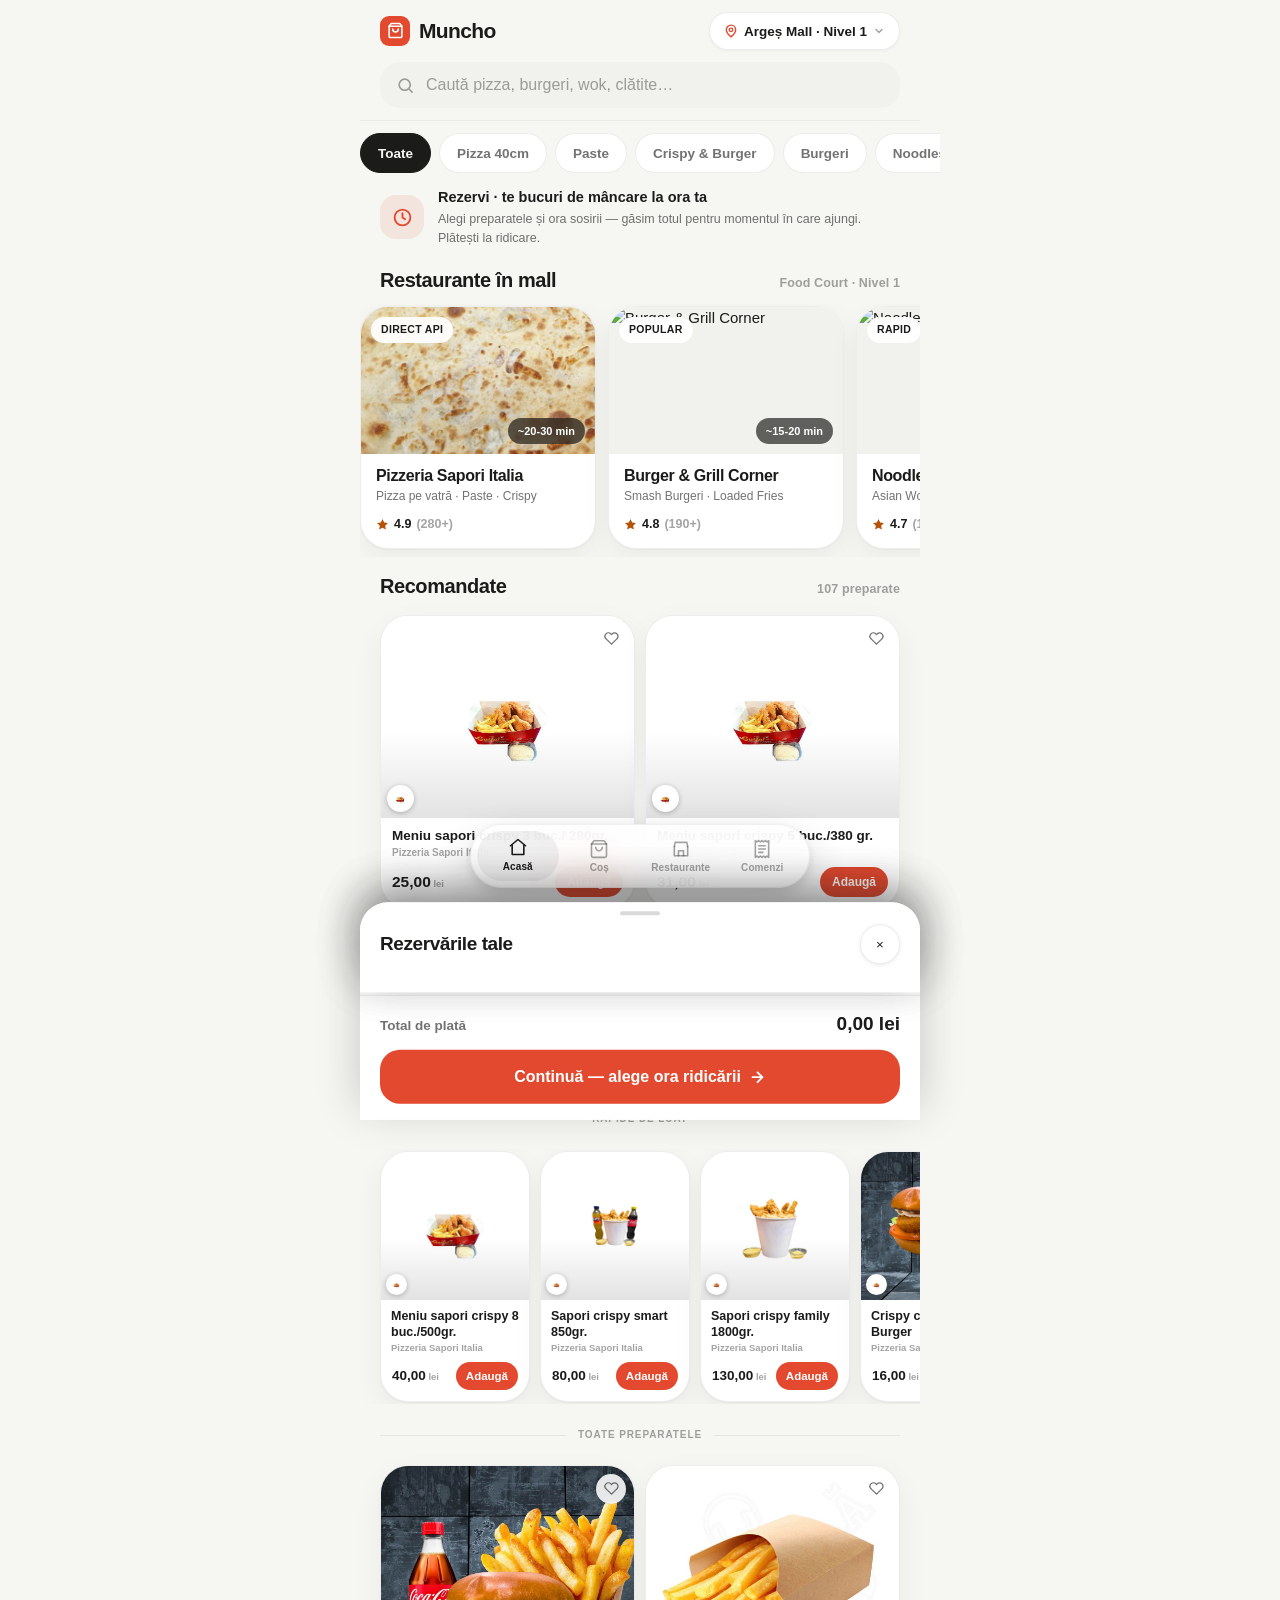
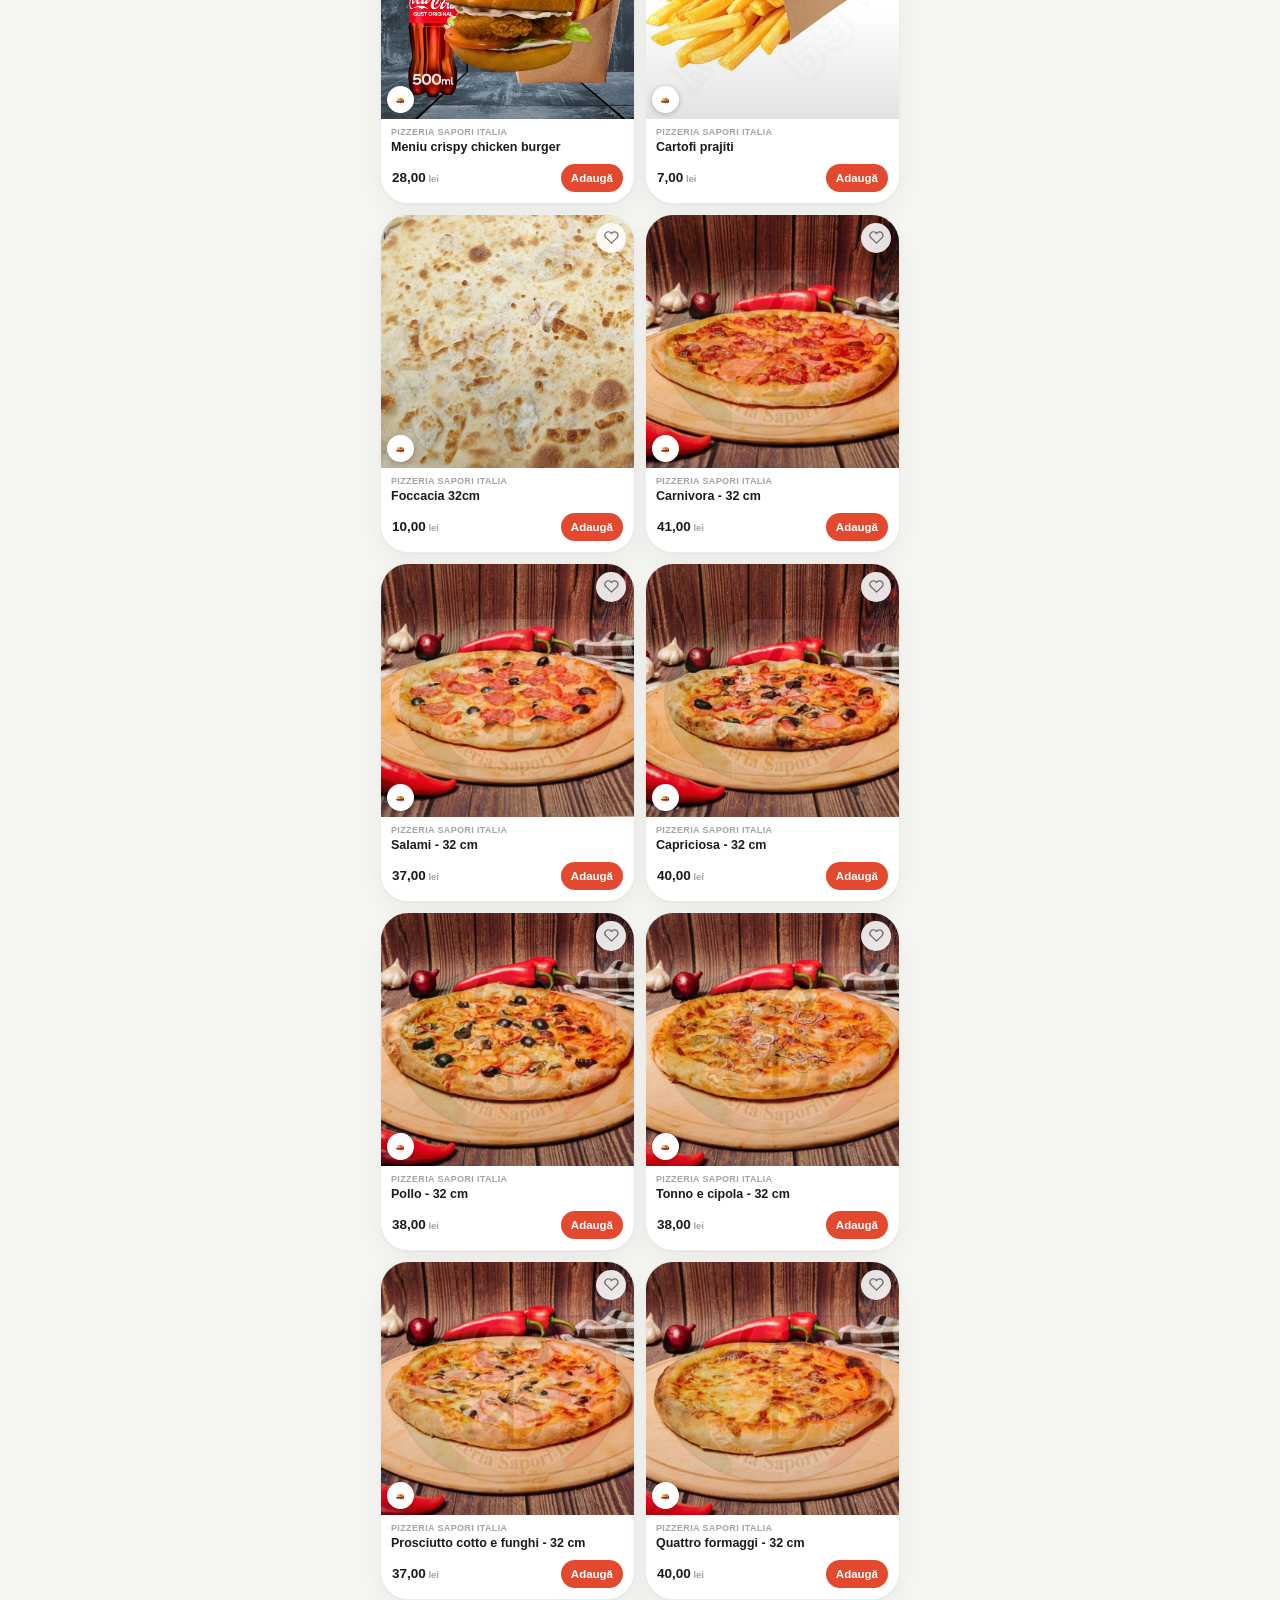
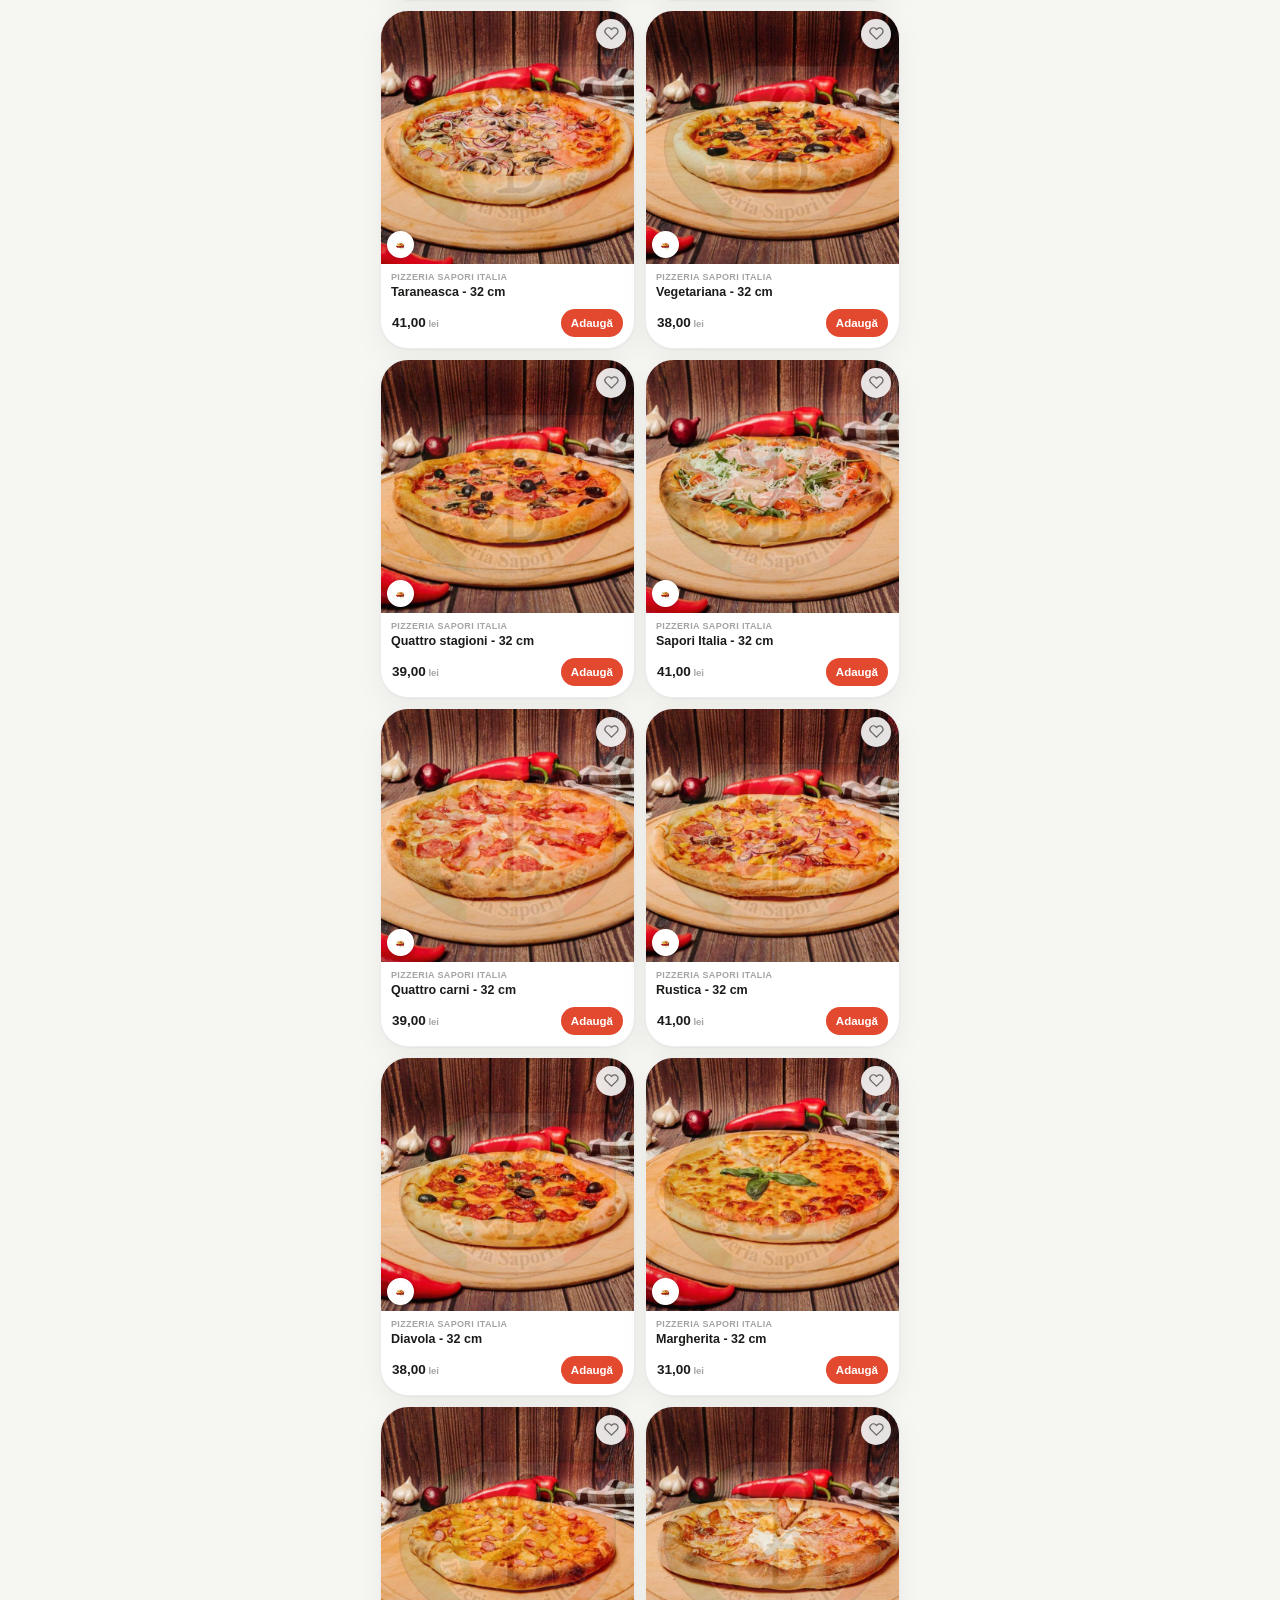
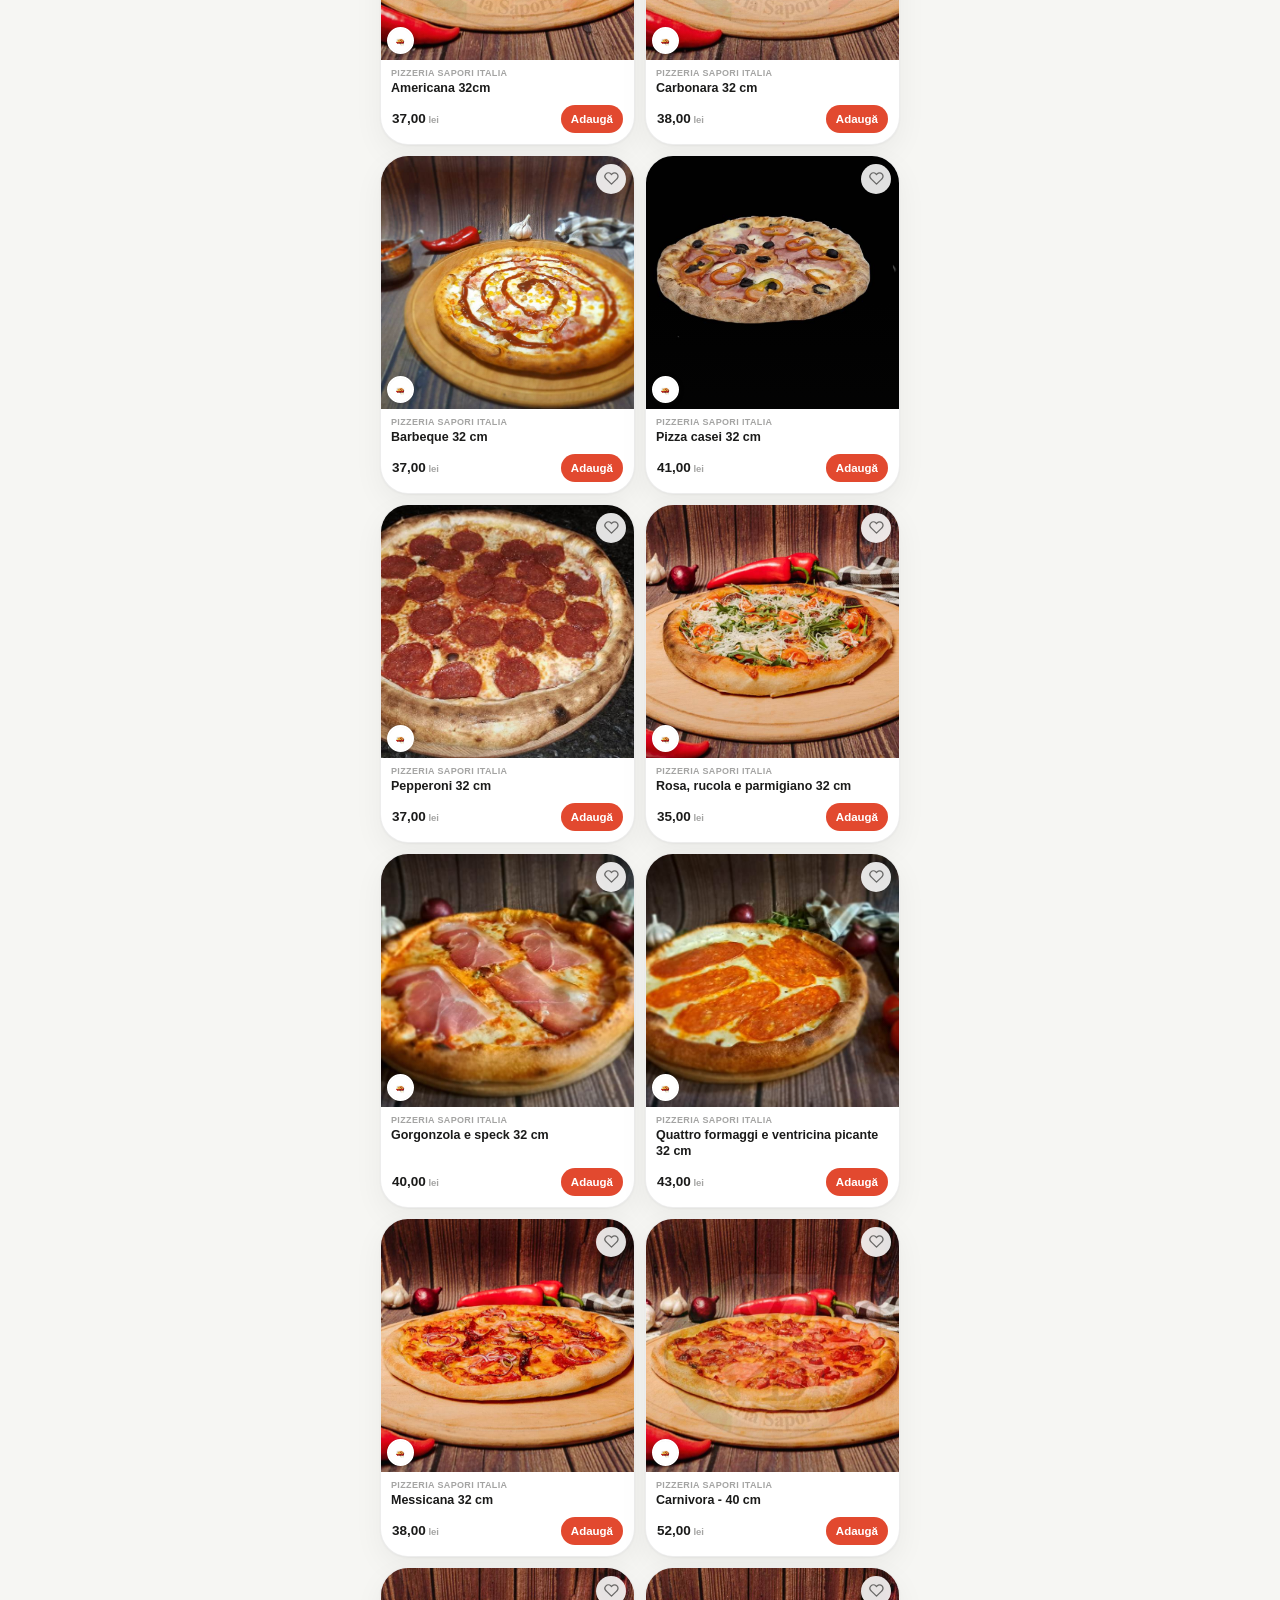
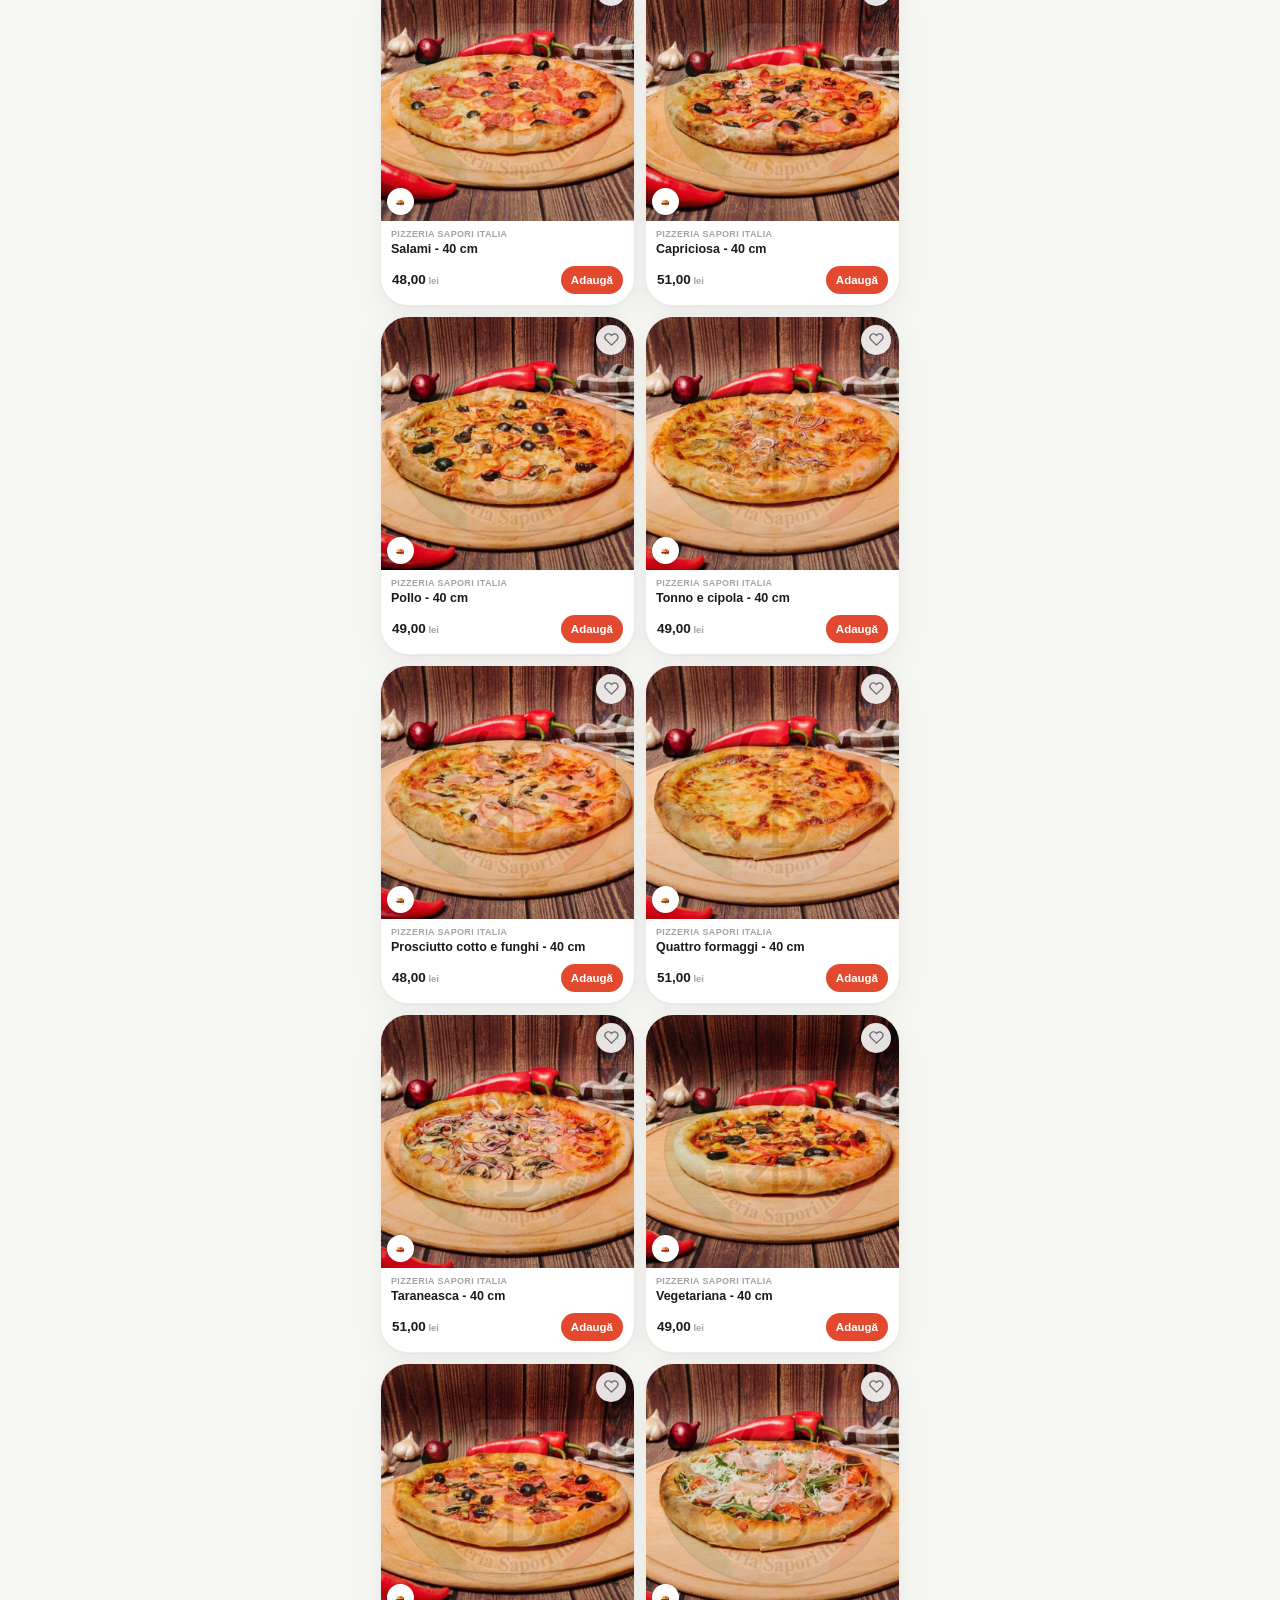
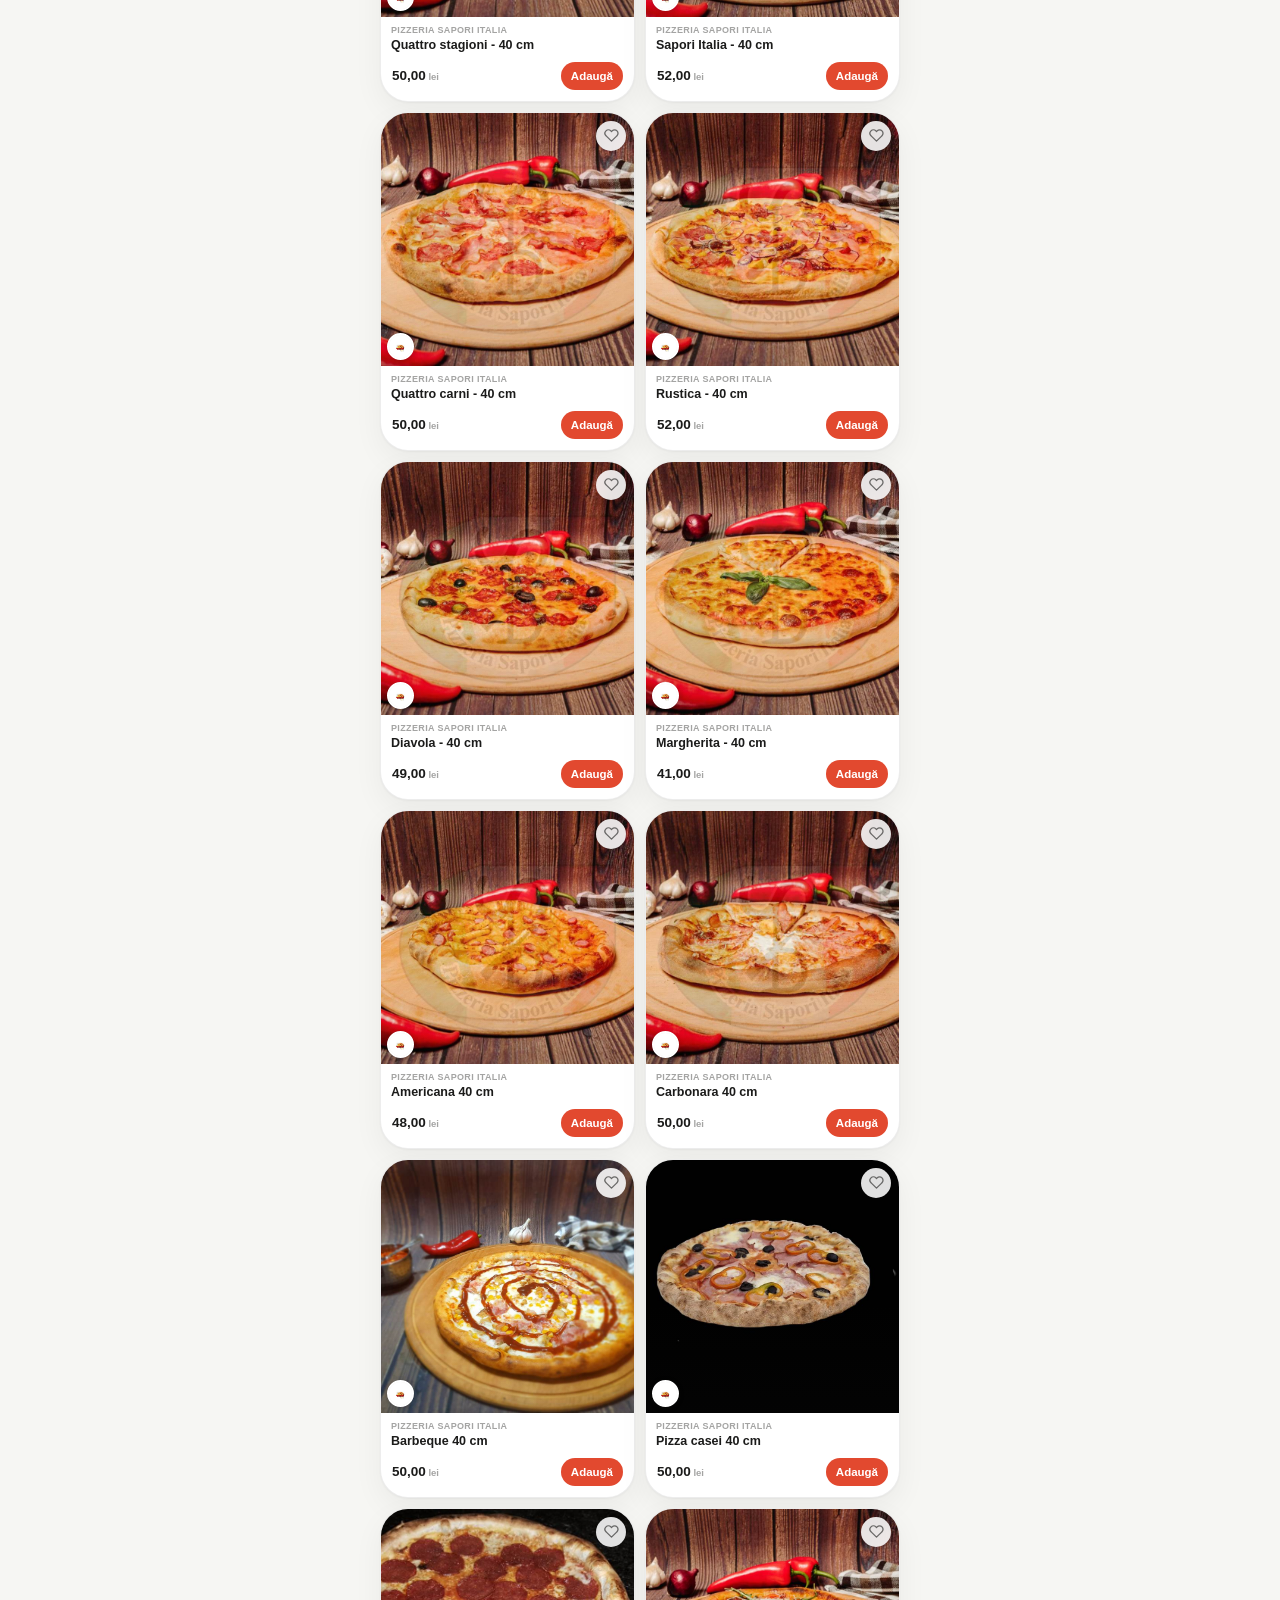
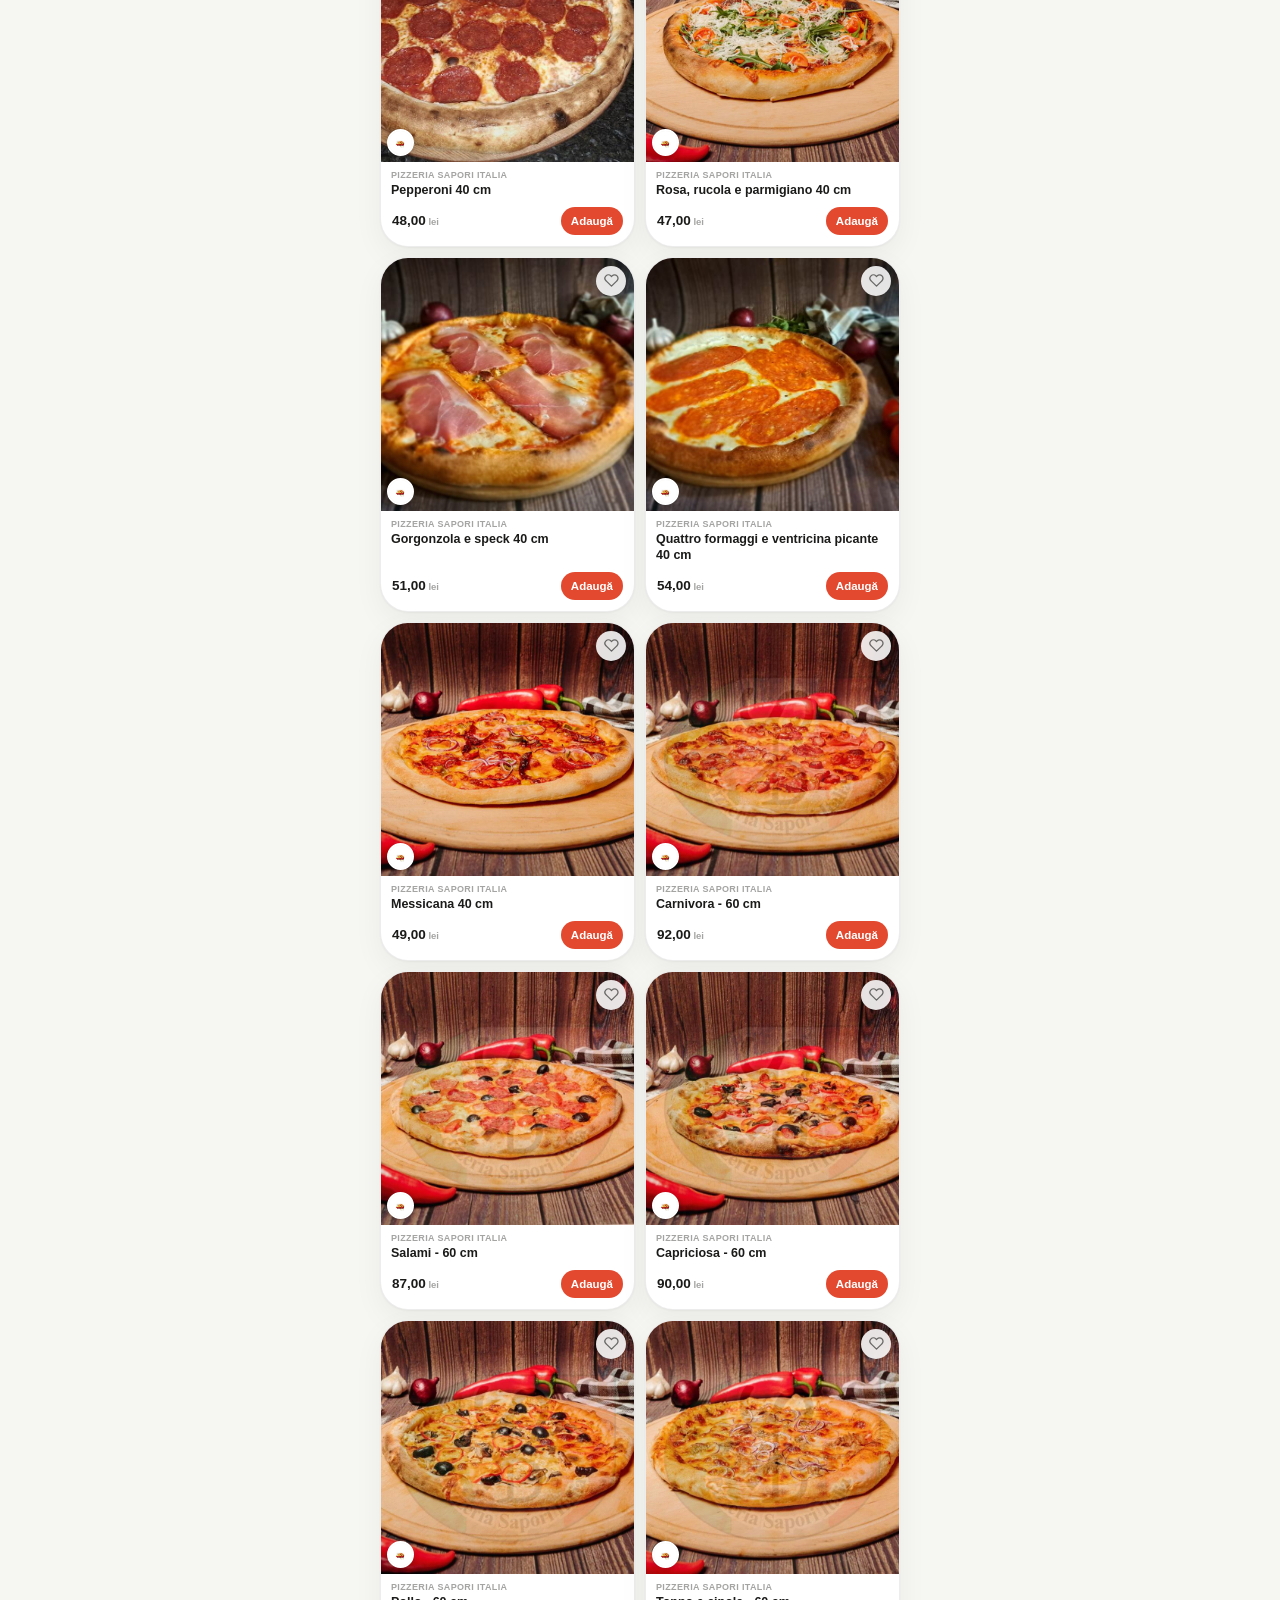
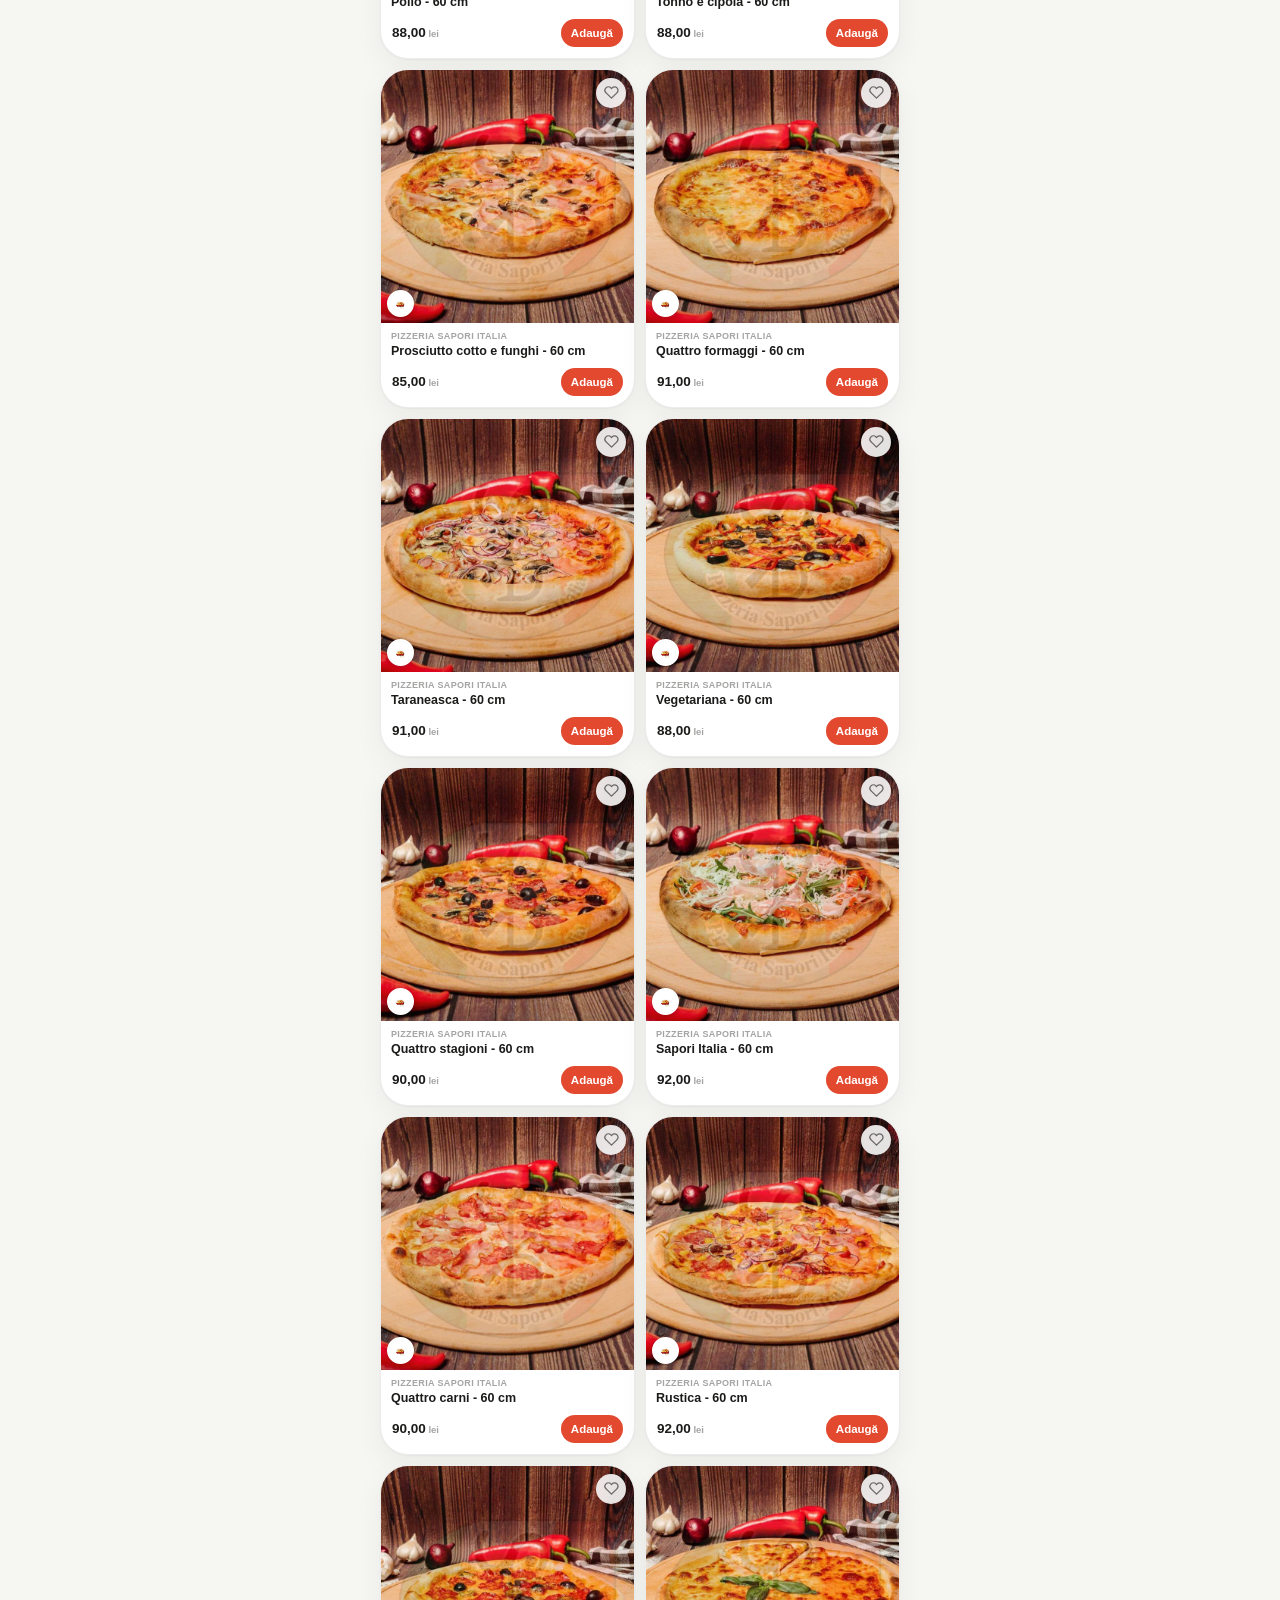
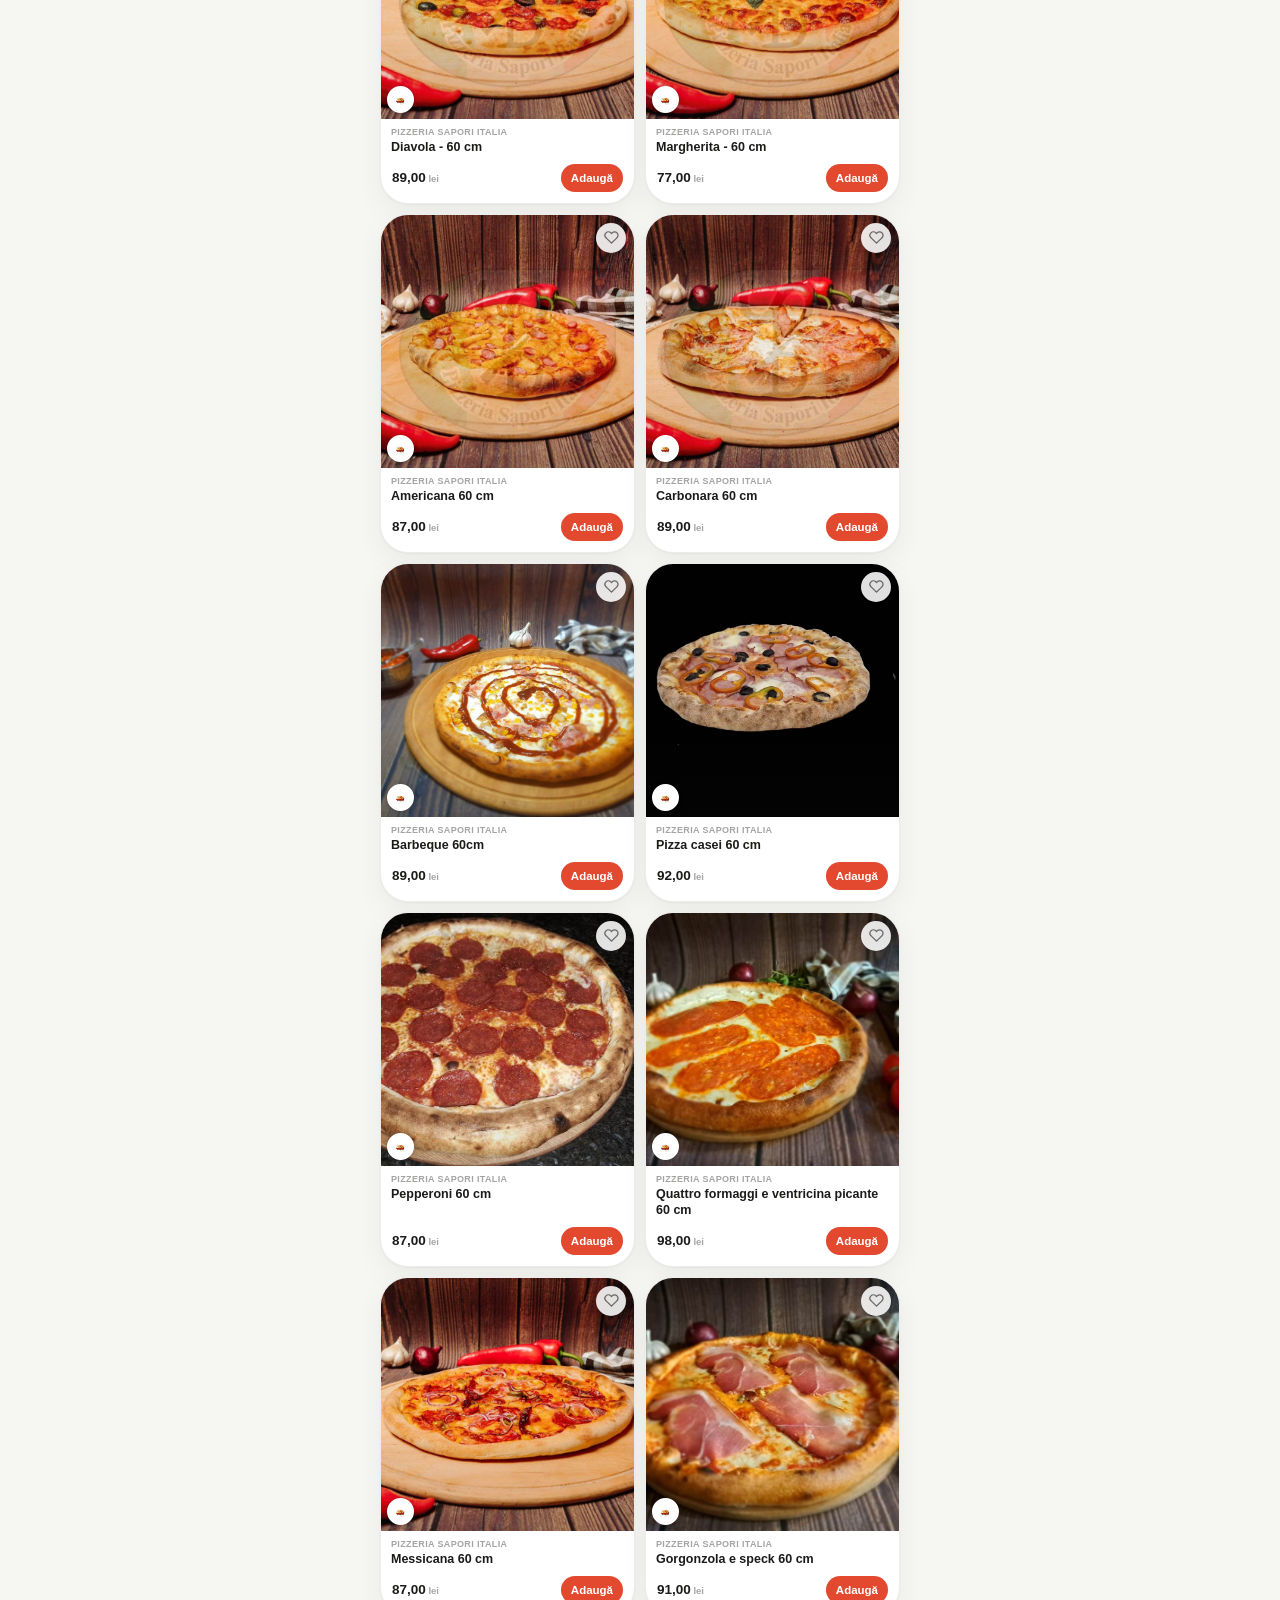
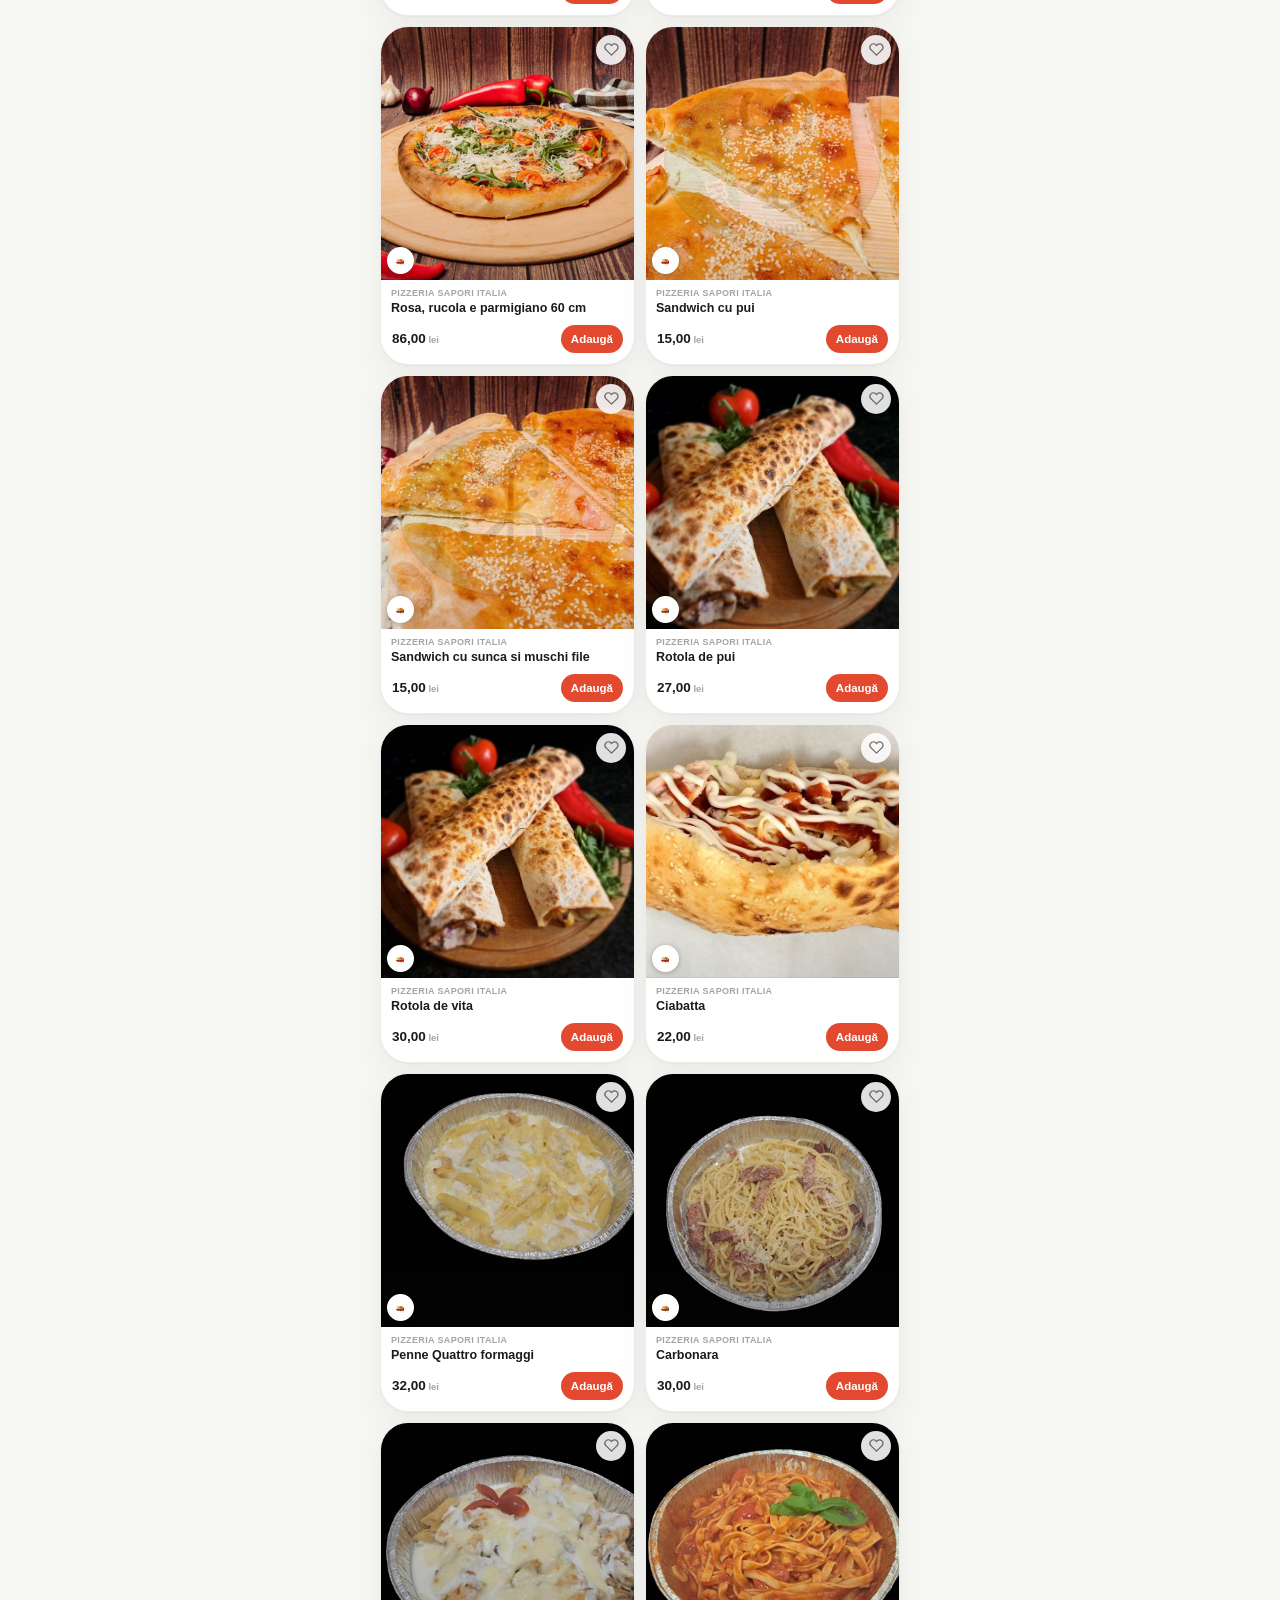
==== commit 8b37e923: "feat(checkout): instant-to-kitchen flow + subtle cart dot, tray & slot picker retired - Black floati" ====
--- a/index.html
+++ b/index.html
@@ -7,7 +7,7 @@
   <meta name="description" content="Rezervă-ți mâncarea din Food Court Argeș Mall — alege, alege ora, plătești la ridicare." />
   <link rel="icon" href="assets/logo.svg" type="image/svg+xml" />
   <title>Muncho — Rezervă mâncare · Food Court Argeș Mall</title>
-  <link rel="stylesheet" href="css/main.css?v=34" />
+  <link rel="stylesheet" href="css/main.css?v=36" />
 </head>
 <body data-page="feed">
 
@@ -68,19 +68,7 @@
     <section class="feed-blocks" id="dish-stream" aria-live="polite"></section>
   </main>
 
-  <!-- Floating tray — the commit bar -->
-  <div class="tray-dock" id="tray-dock" role="region" aria-label="Coșul curent">
-    <div class="tray-meta" data-action="open-cart-sheet" role="button" aria-label="Vezi și editează coșul">
-      <span class="tray-count" id="tray-count">0 produse</span>
-      <span class="tray-sum num" id="tray-sum">0,00 lei</span>
-    </div>
-    <button type="button" class="tray-cta" data-action="checkout-go">
-      Rezervă
-      <svg viewBox="0 0 24 24" width="15" height="15" fill="none" stroke="currentColor" stroke-width="2.6" stroke-linecap="round" stroke-linejoin="round"><path d="M5 12h14M12 5l7 7-7 7"/></svg>
-    </button>
-  </div>
-
-  <!-- Floating tab bar -->
+  <!-- Tab bar (the cart lives in the Coș tab — indicated by a subtle dot) -->
   <nav class="tabbar" aria-label="Navigare principală">
     <a class="tab on" href="index.html" aria-current="page">
       <svg viewBox="0 0 24 24" fill="none" stroke="currentColor" width="21" height="21" stroke-width="1.9" stroke-linecap="round" stroke-linejoin="round"><path d="M3 10.5 12 3l9 7.5"/><path d="M5 9.5V21h14V9.5"/></svg>
@@ -150,9 +138,9 @@
 </div>
 
 <script src="js/menu.generated.js?v=3"></script>
-<script src="js/config.js?v=2"></script>
+<script src="js/config.js?v=3"></script>
 <script src="js/data.js?v=4"></script>
 <script src="js/sapori-bridge.js?v=1"></script>
-<script src="js/app.js?v=35"></script>
+<script src="js/app.js?v=36"></script>
 </body>
 </html>
--- a/css/main.css
+++ b/css/main.css
@@ -845,67 +845,6 @@
   -webkit-backdrop-filter: blur(10px);
   backdrop-filter: blur(10px);
 }
-
-/* ============================================================================
-   Floating tray — the "dynamic island" commit bar (instantly visible status)
-   ========================================================================== */
-
-.tray-dock {
-  position: fixed;
-  inset-inline: 0;
-  margin-inline: auto; /* centered without transform — keeps hit-testing stable while children are :active */
-  bottom: calc(var(--tabbar-h) + env(safe-area-inset-bottom, 0px) + 14px);
-  z-index: 45;
-  width: min(calc(100% - 40px), calc(var(--page-max) - 40px));
-  border-radius: var(--r-pill);
-  background: var(--ink);
-  color: #fff;
-  box-shadow: var(--shadow-float);
-  display: flex;
-  align-items: center;
-  justify-content: space-between;
-  gap: 14px;
-  padding: 9px 9px 9px 18px;
-  opacity: 0;
-  pointer-events: none;
-  translate: 0 14px;
-  scale: 0.96;
-  transition: opacity 200ms var(--ease-out), translate 320ms var(--spring-out),
-              scale 320ms var(--spring-out);
-}
-.tray-dock.up {
-  opacity: 1;
-  pointer-events: auto;
-  translate: 0 0;
-  scale: 1;
-}
-
-.tray-meta {
-  min-width: 0;
-  cursor: pointer; /* the tray's left side opens the cart sheet */
-  background: transparent;
-  border-radius: var(--r-pill);
-  padding: 5px 10px 5px 2px;
-  margin-left: -12px;
-  transition: background 160ms ease-out;
-}
-.tray-meta:active { background: rgba(255, 255, 255, 0.1); }
-.tray-count { font-size: 11px; font-weight: 800; letter-spacing: 0.06em; text-transform: uppercase; color: rgba(255,255,255,0.62); }
-.tray-sum { font-size: 16px; font-weight: 800; font-variant-numeric: tabular-nums; }
-.tray-cta {
-  flex: none;
-  height: 46px;
-  padding: 0 18px;
-  border-radius: var(--r-pill);
-  background: var(--accent);
-  color: var(--on-accent);
-  font-size: 14.5px;
-  font-weight: 800;
-  display: inline-flex;
-  align-items: center;
-  gap: 7px;
-}
-.tray-cta:active { background: var(--accent-press); }
 
 /* ============================================================================
    Tab bar — floating capsule material
@@ -951,21 +890,23 @@
   color: var(--ink);
   background: rgba(27, 27, 26, 0.06);
 }
+/* Cart / orders indicator — one subtle dot at the icon's top-right */
 .tab .bub {
   position: absolute;
-  top: 7px;
-  right: calc(50% - 21px);
-  min-width: 17px;
-  height: 17px;
-  padding: 0 4px;
-  border-radius: var(--r-pill);
+  top: 6px;
+  right: calc(50% - 15px);
+  width: 7px;
+  height: 7px;
+  border-radius: 50%;
   background: var(--accent);
-  color: var(--on-accent);
-  font-size: 10px;
-  font-weight: 800;
-  display: grid;
-  place-items: center;
-  border: 2px solid var(--surface);
+  box-shadow: 0 0 0 2.5px var(--surface);
+  font-size: 0;      /* a dot carries meaning, not a number */
+}
+.tab .bub.ping { animation: dot-ping 460ms var(--spring-out); }
+@keyframes dot-ping {
+  0% { transform: scale(0.4); }
+  55% { transform: scale(1.65); }
+  100% { transform: scale(1); }
 }
 .tab .bub[hidden] { display: none; }
 }
@@ -1132,97 +1073,37 @@
 .btn-secondary:active { background: var(--surface-2); }
 
 /* ============================================================================
-   Booking — pickup slot engine (the Airbnb moment)
-   ========================================================================== */
-
-.slot-card {
+   Instant-to-kitchen card (replaces the slot picker)
+   ========================================================================== */
+
+.instant-card {
   background: var(--surface);
   border: 1px solid var(--hairline);
   border-radius: var(--r-lg);
   box-shadow: var(--shadow-card);
-  padding: 16px;
-}
-
-.seg {
+  padding: 14px;
+  display: flex;
+  align-items: flex-start;
+  gap: 12px;
+}
+.instant-badge {
+  flex: none;
+  width: 36px; height: 36px;
+  border-radius: 50%;
+  background: var(--accent-soft);
+  color: var(--accent);
   display: grid;
-  grid-auto-flow: column;
-  grid-auto-columns: 1fr;
-  background: var(--surface-2);
-  border-radius: var(--r-sm);
-  padding: 3px;
-  gap: 3px;
-}
-.seg button {
-  height: 38px;
-  border-radius: 11px;
-  font-size: 13.5px;
-  font-weight: 700;
+  place-items: center;
+}
+.instant-copy { min-width: 0; }
+.instant-copy strong { display: block; font-size: 14px; }
+.instant-copy span {
+  display: block;
+  margin-top: 3px;
+  font-size: 12px;
+  line-height: 1.45;
   color: var(--ink-2);
-  display: inline-flex;
-  align-items: center;
-  justify-content: center;
-  gap: 6px;
-}
-.seg button.on {
-  background: var(--surface);
-  color: var(--ink);
-  box-shadow: 0 1px 4px rgba(27, 27, 26, 0.10);
-}
-
-.slot-title {
-  display: flex;
-  align-items: center;
-  gap: 8px;
-  font-size: 15px;
-  font-weight: 800;
-  margin-bottom: 12px;
-}
-.slot-title svg { color: var(--accent); }
-.slot-title .free { margin-left: auto; font-size: 11px; font-weight: 700; color: var(--green); }
-
-.slot-rail {
-  display: flex;
-  gap: 8px;
-  overflow-x: auto;
-  scrollbar-width: none;
-  margin: 12px 0 2px;
-  padding-bottom: 4px;
-}
-.slot-rail::-webkit-scrollbar { display: none; }
-
-.slot-chip {
-  flex: none;
-  min-width: 64px;
-  height: 52px;
-  border-radius: var(--r-sm);
-  background: var(--surface-2);
-  border: 1.5px solid transparent;
-  display: inline-flex;
-  flex-direction: column;
-  align-items: center;
-  justify-content: center;
-  gap: 1px;
-  transition: border-color 140ms ease-out, background 140ms ease-out;
-}
-.slot-chip .t { font-size: 15px; font-weight: 800; font-variant-numeric: tabular-nums; }
-.slot-chip .d { font-size: 10px; font-weight: 700; color: var(--ink-3); }
-.slot-chip.on {
-  background: var(--accent-soft);
-  border-color: var(--accent);
-}
-.slot-chip.on .t { color: var(--accent); }
-.slot-chip.on .d { color: var(--accent); }
-.slot-chip[aria-pressed="false"]:active { background: rgba(27, 27, 26, 0.07); }
-
-.slot-note {
-  display: flex;
-  align-items: center;
-  gap: 7px;
-  font-size: 12px;
-  color: var(--ink-2);
-  margin-top: 10px;
-}
-.slot-note svg { flex: none; color: var(--green); }
+}
 
 /* ============================================================================
    Payment — option list (radio group)
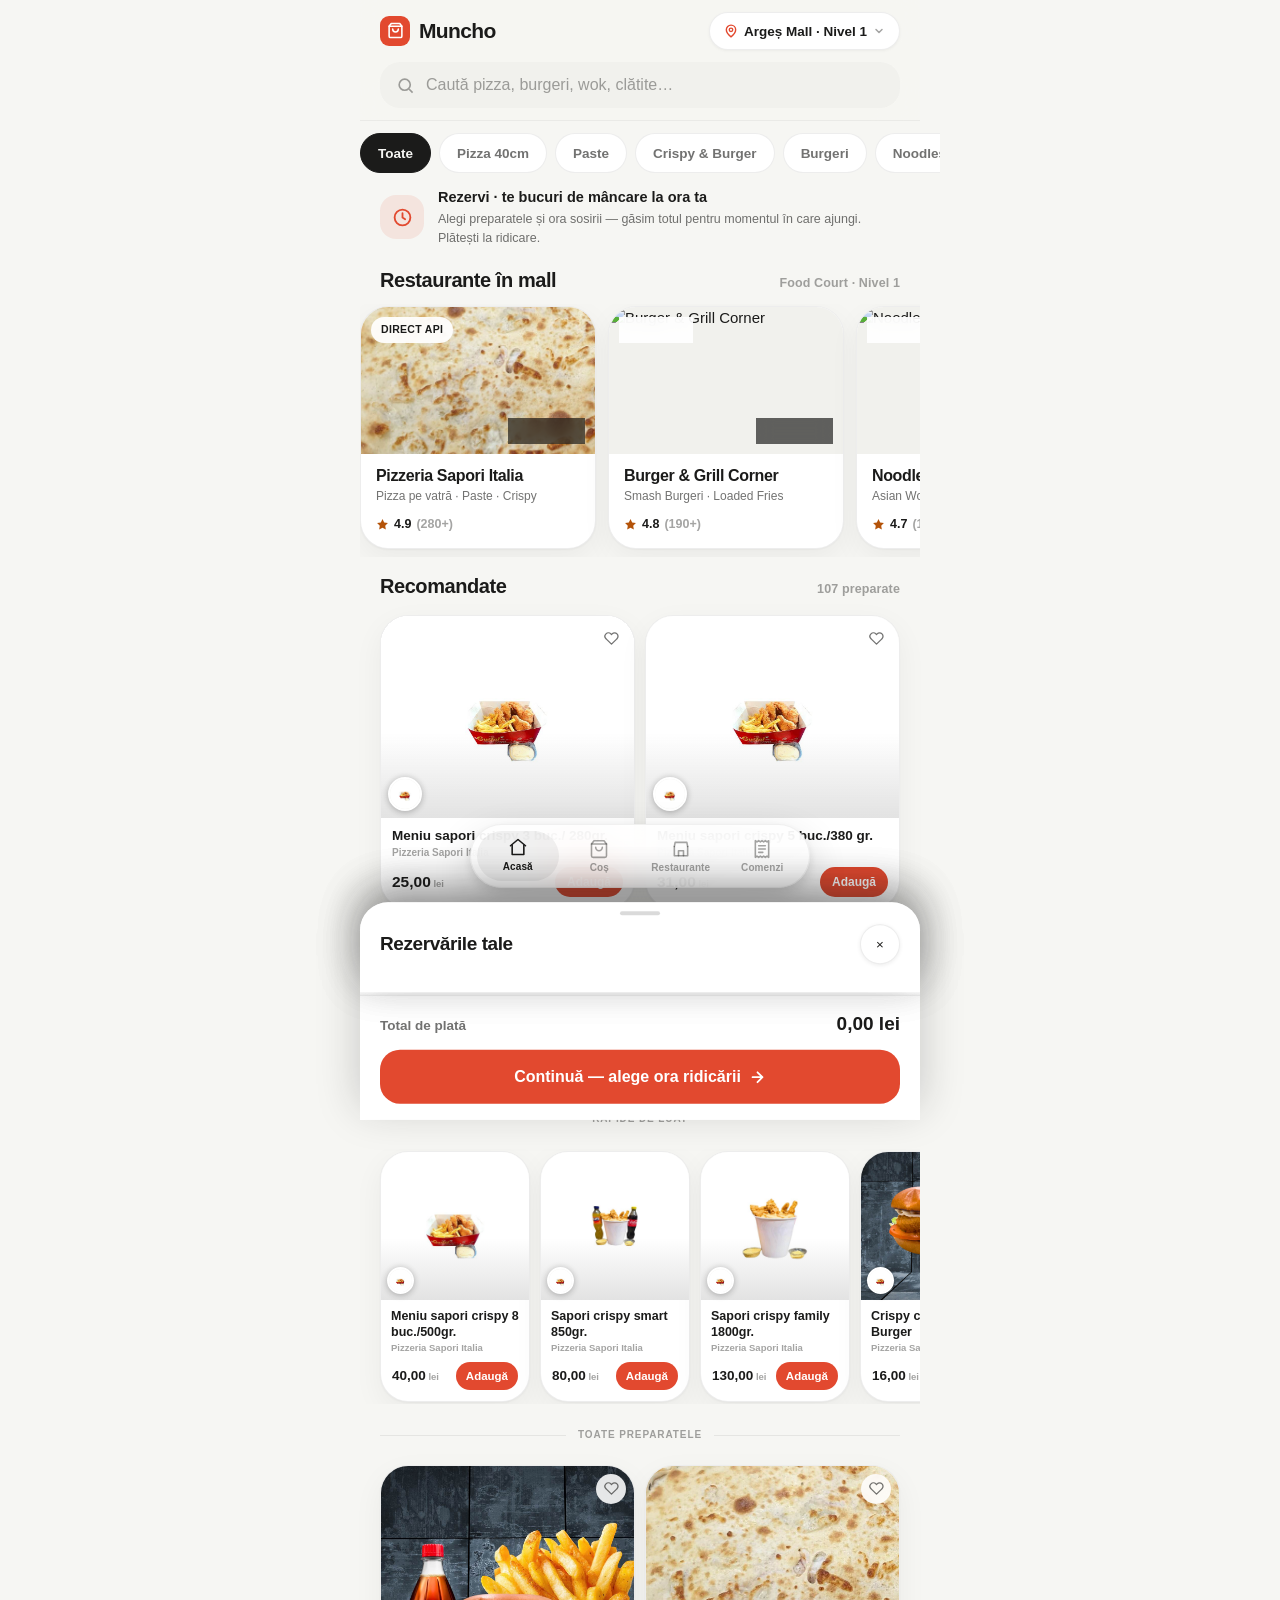
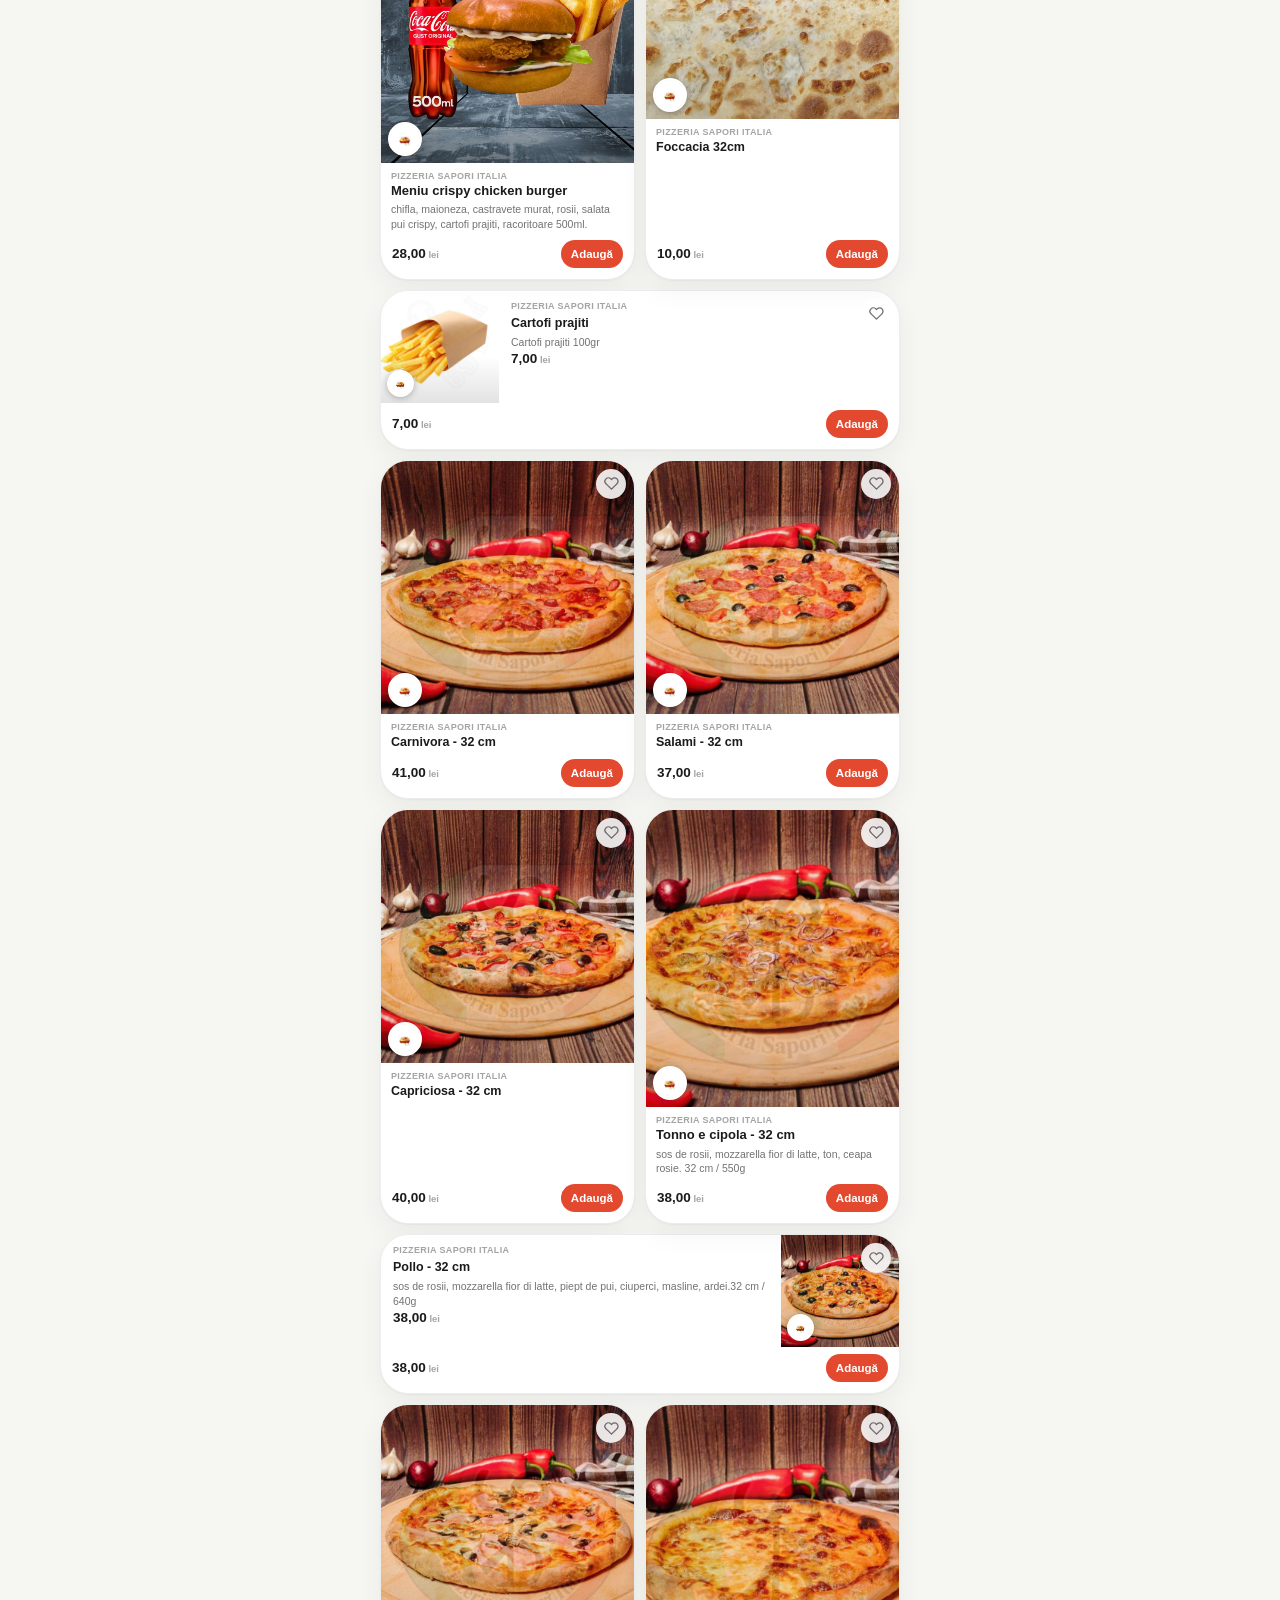
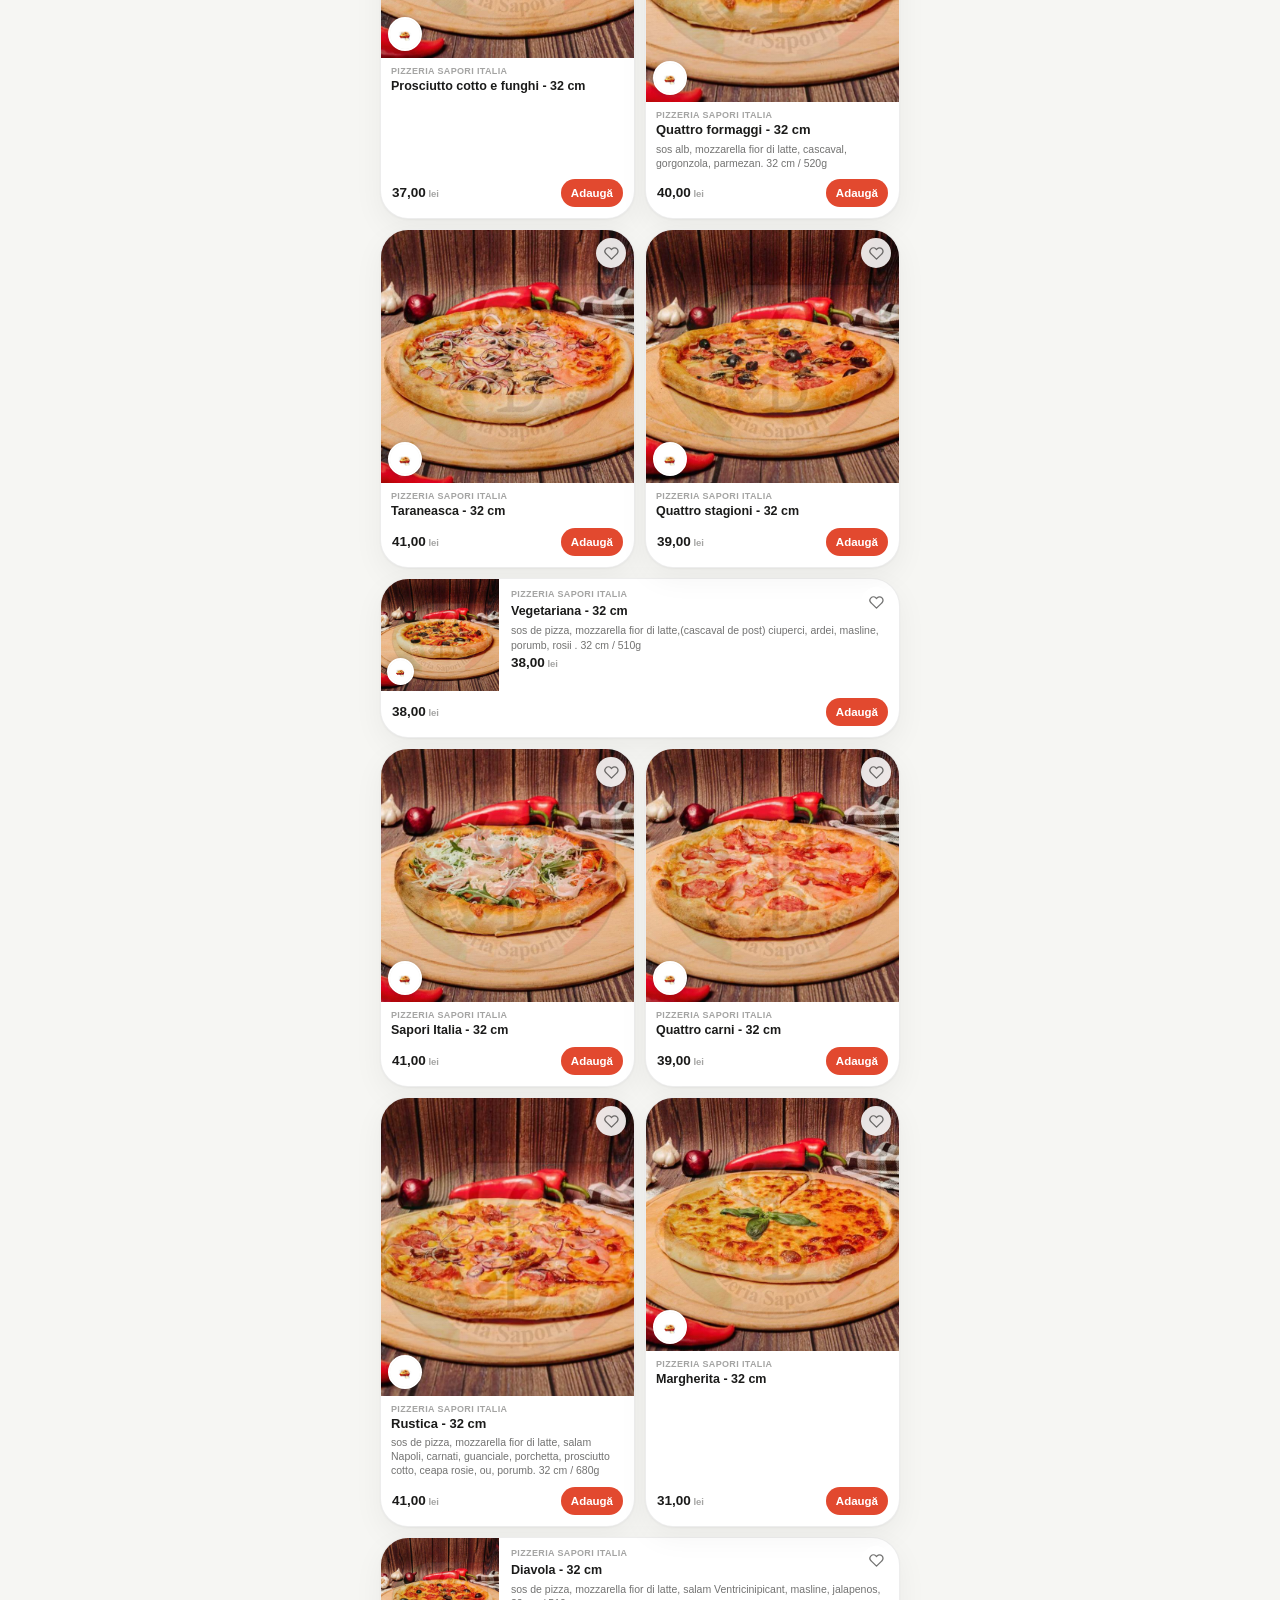
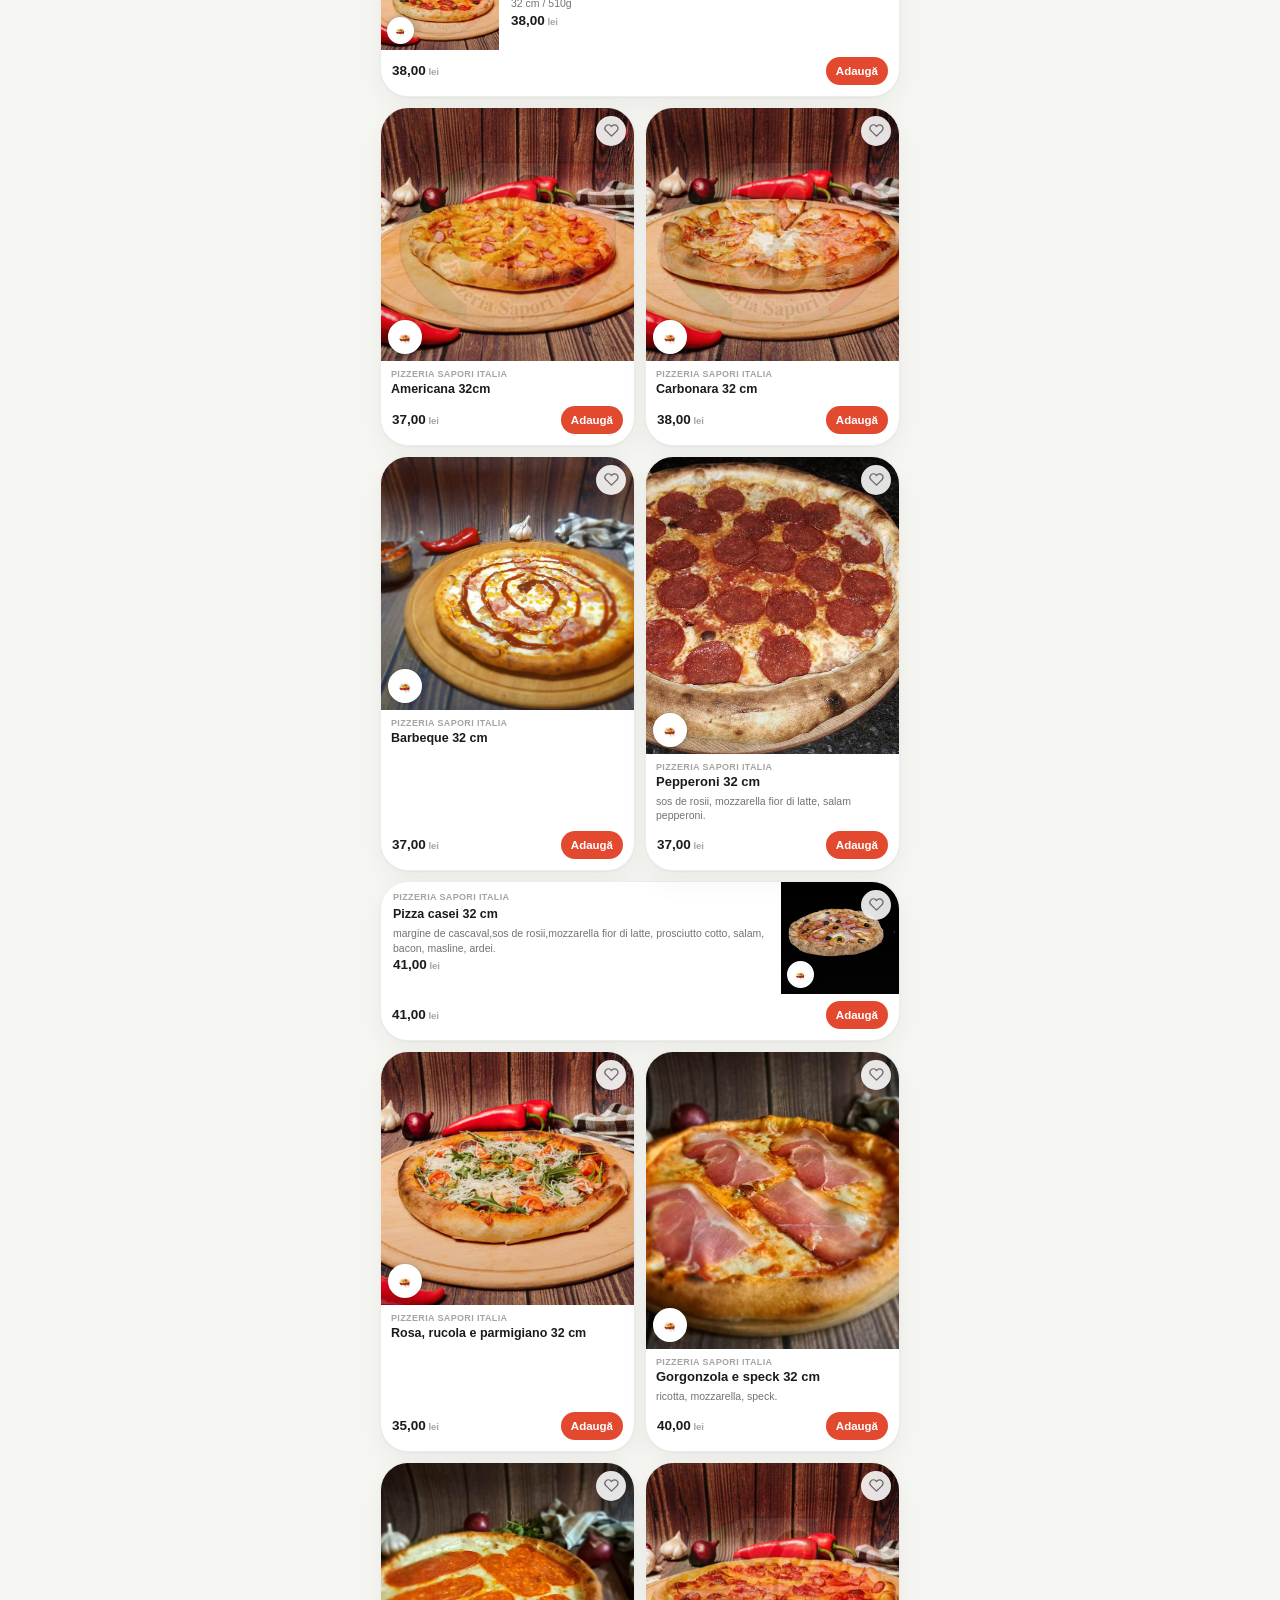
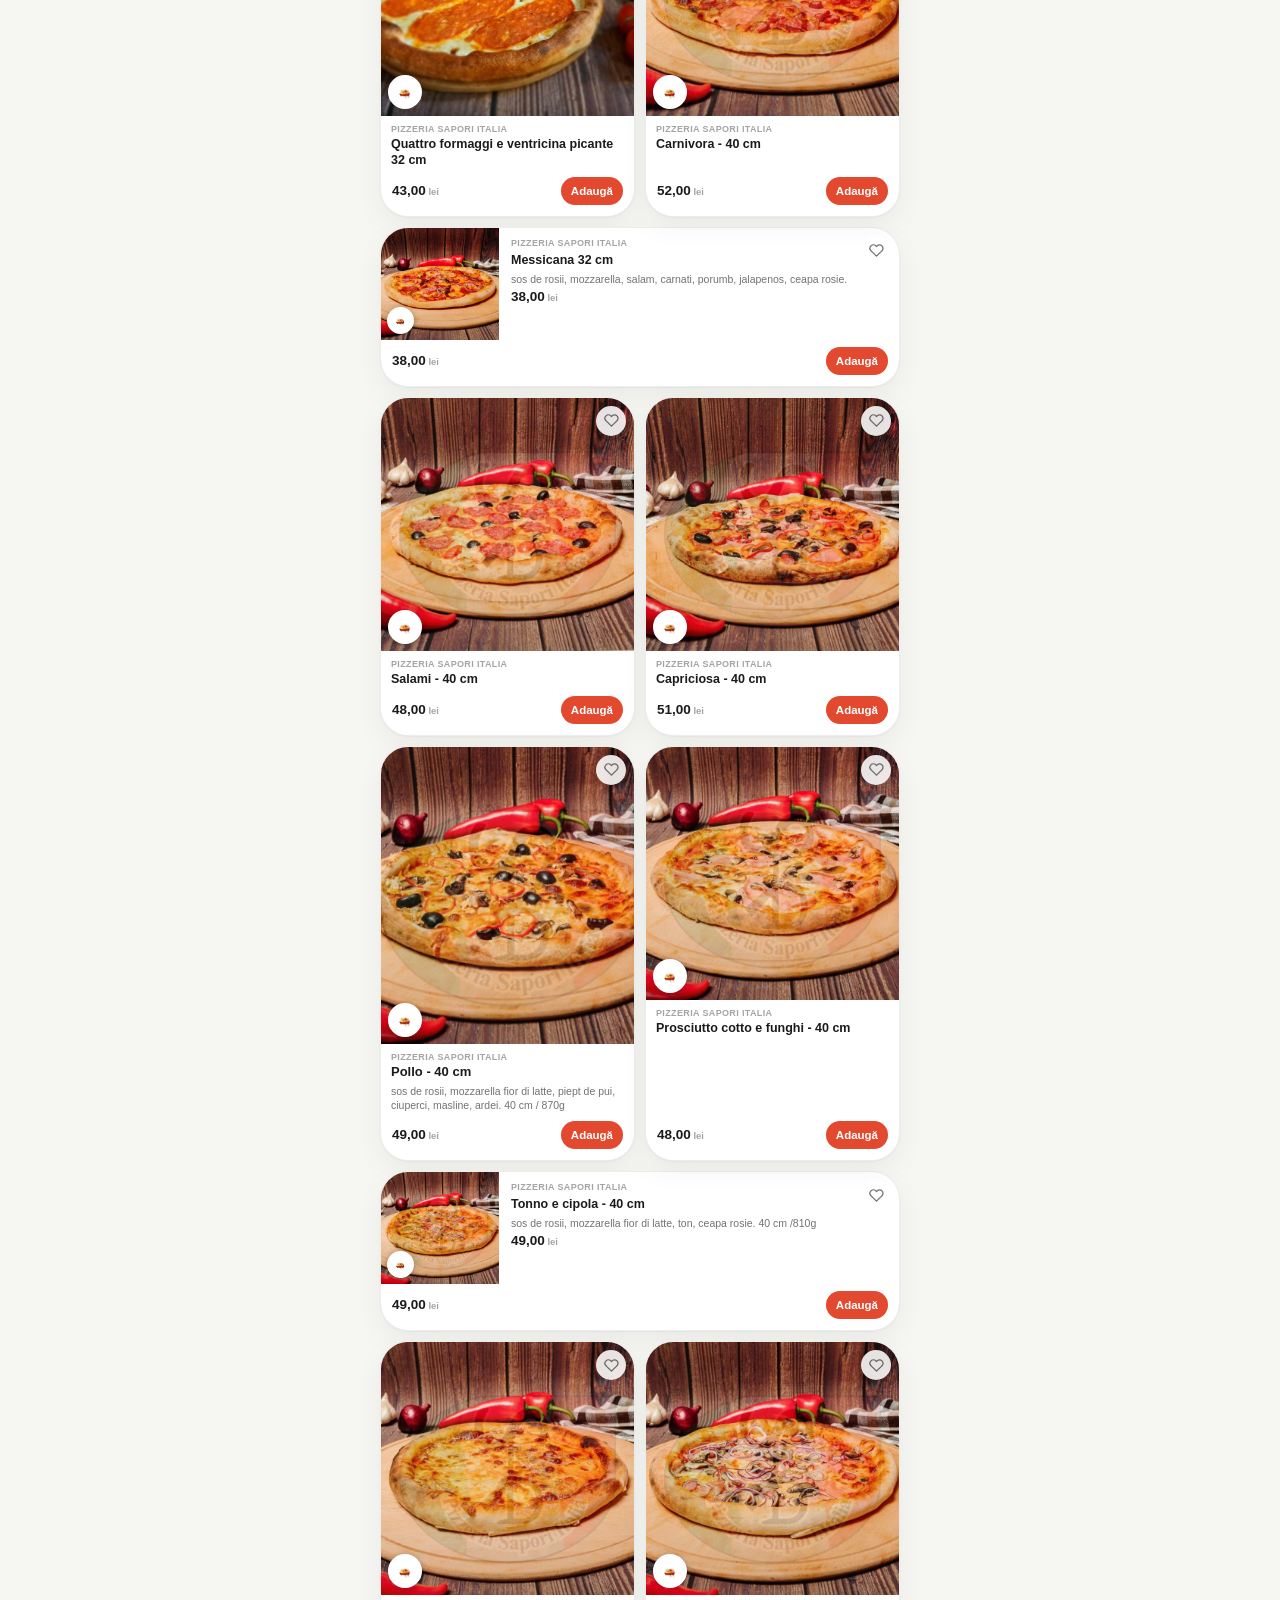
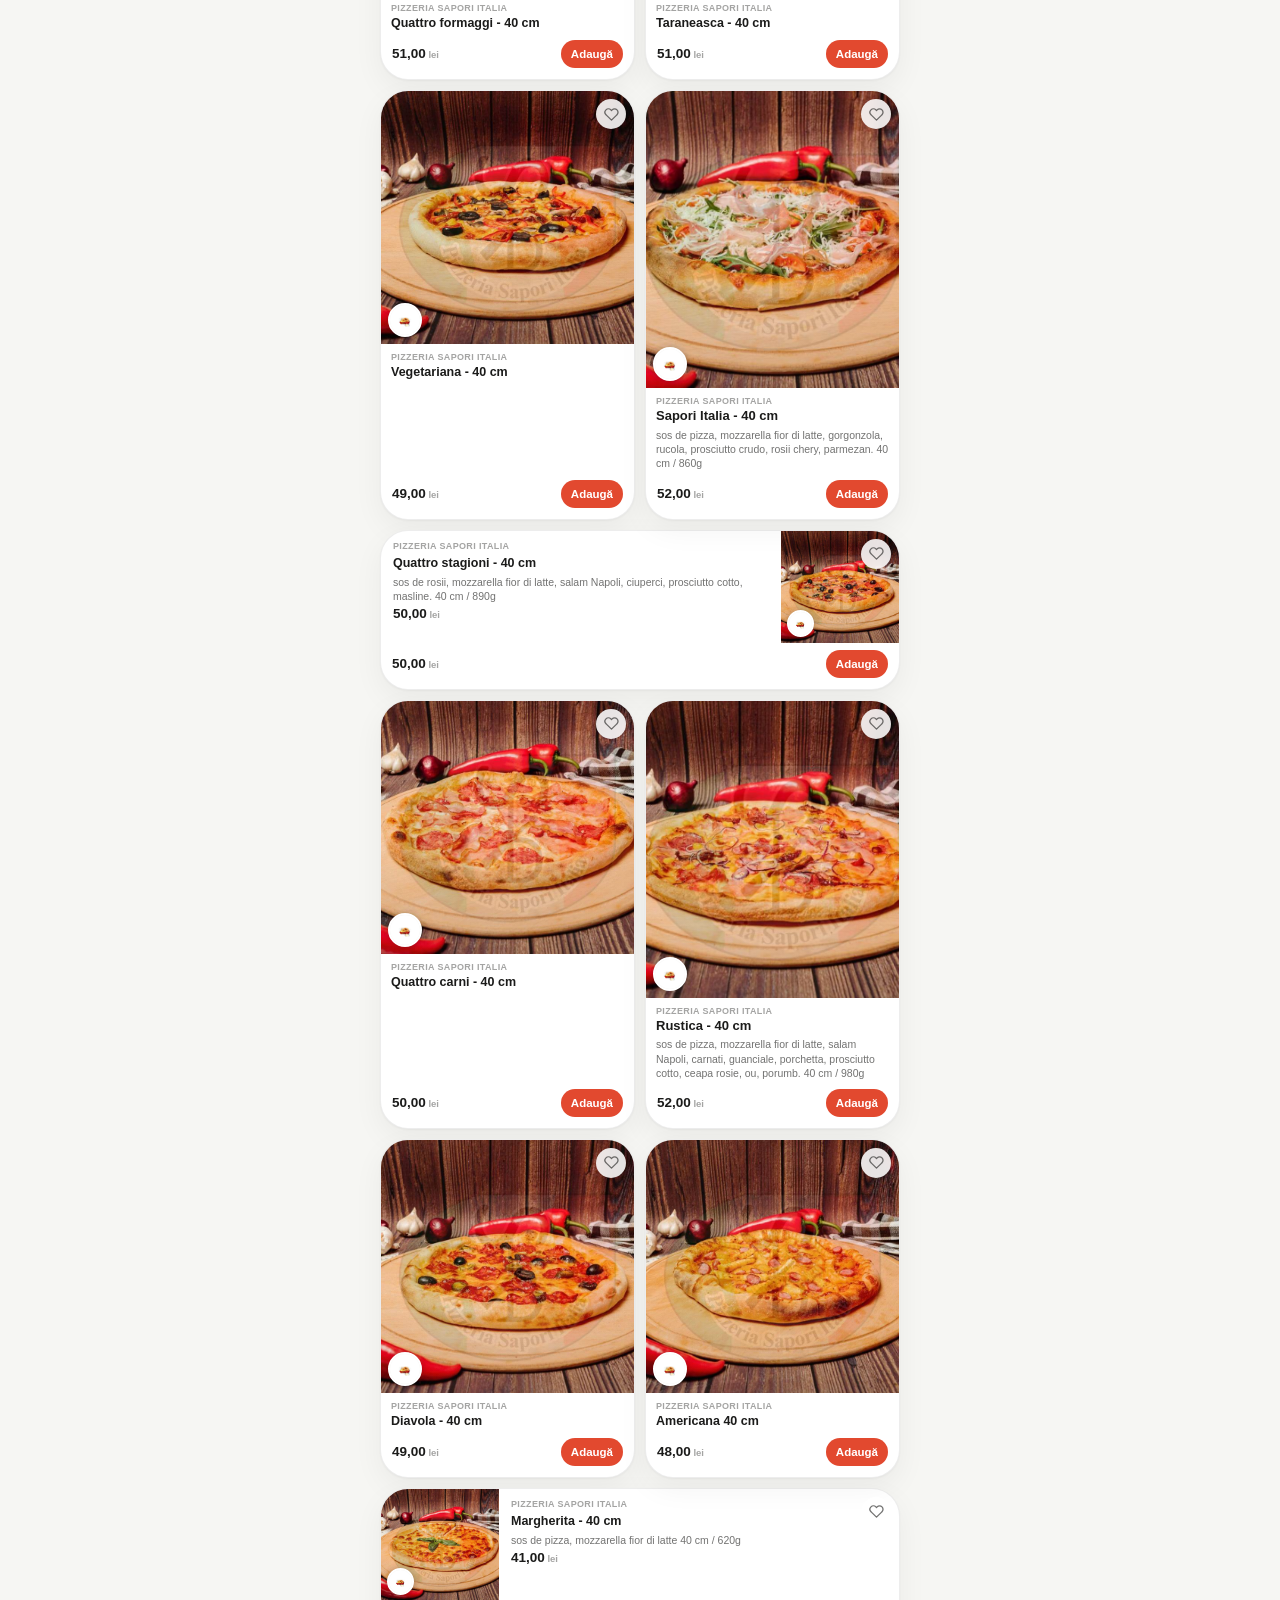
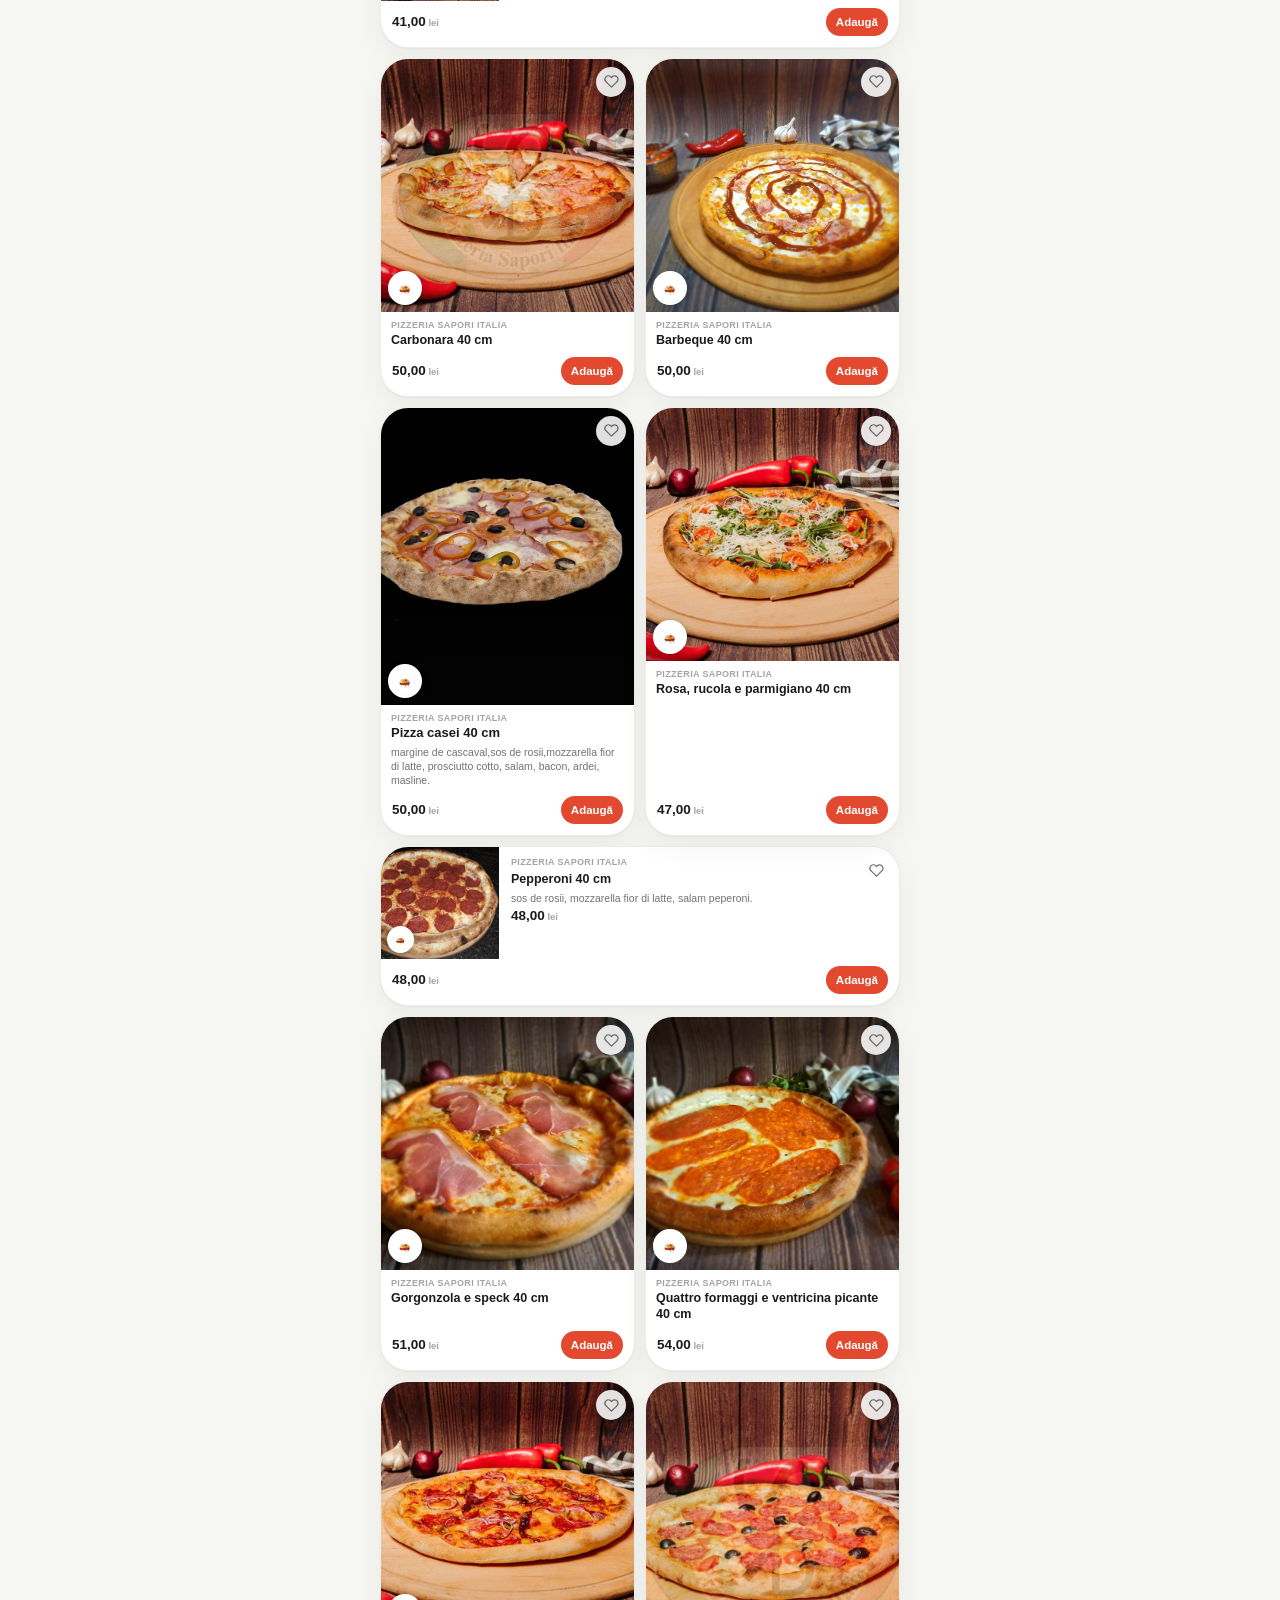
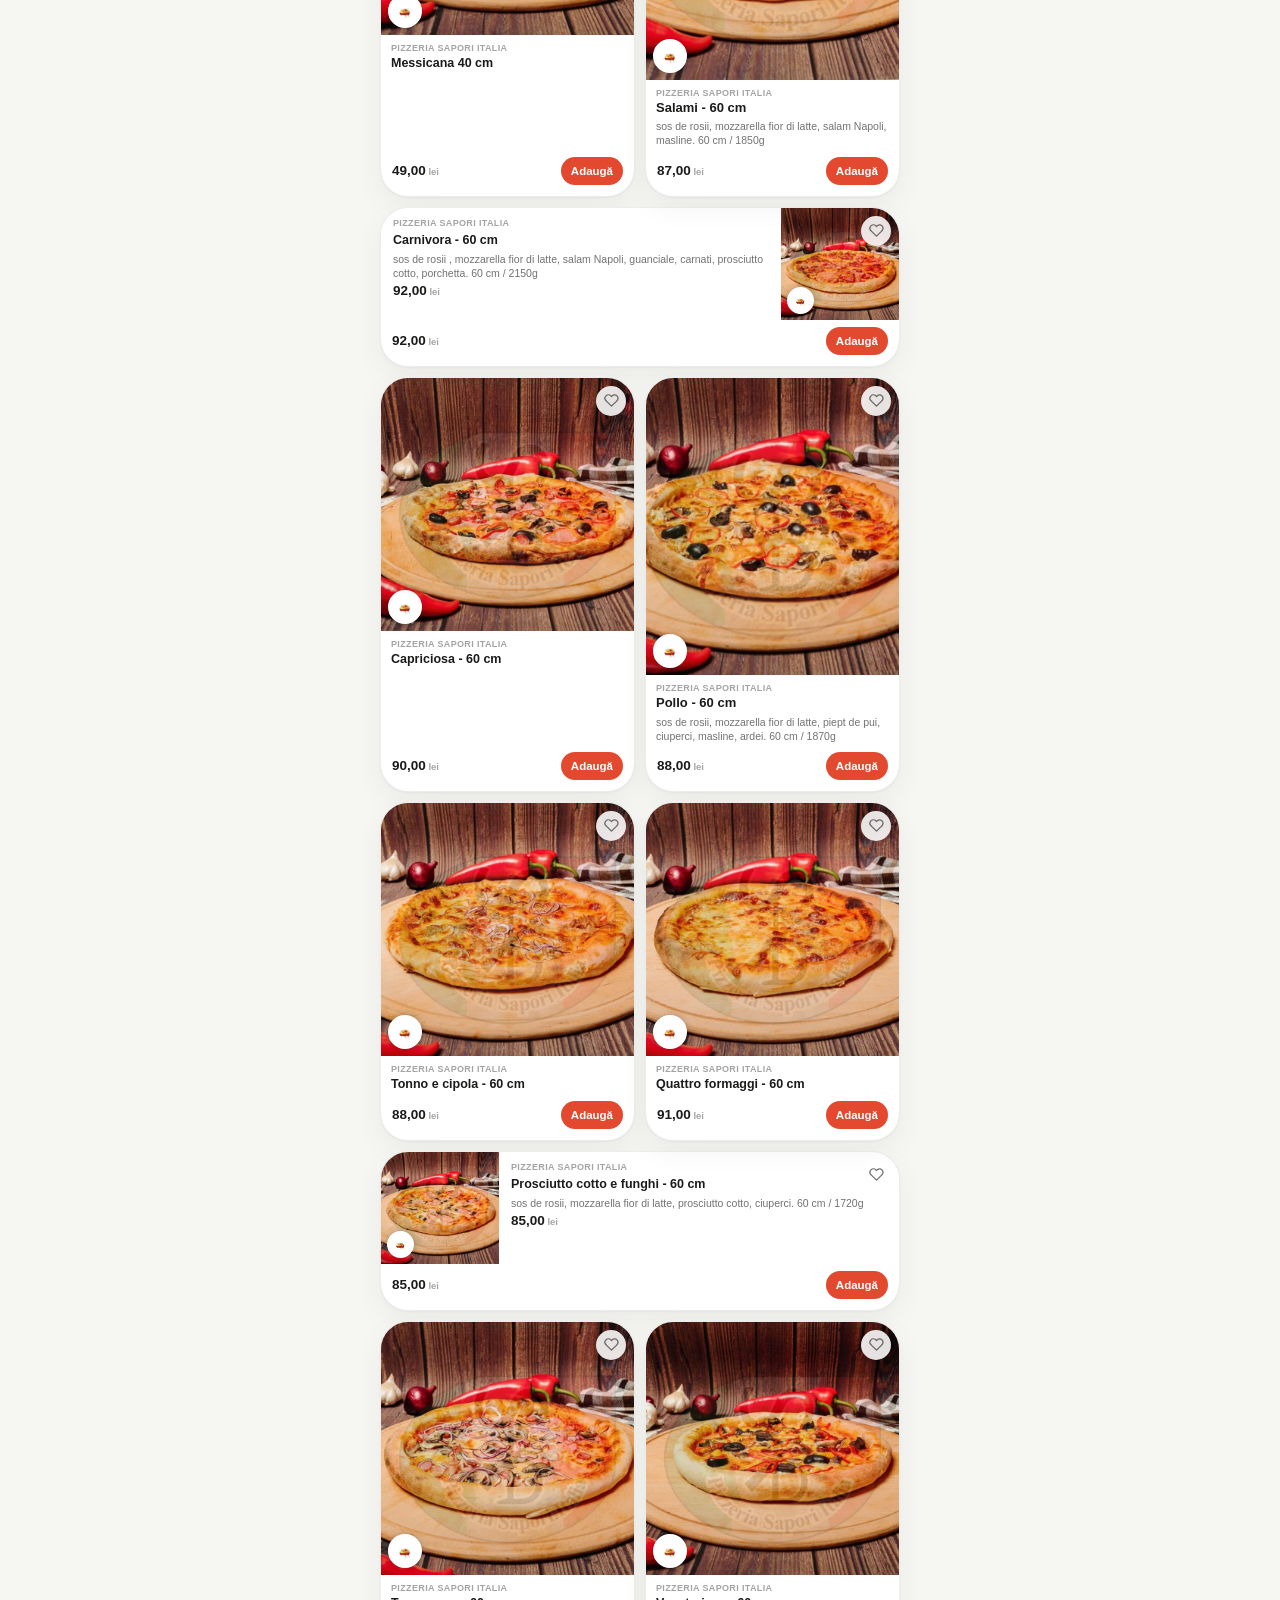
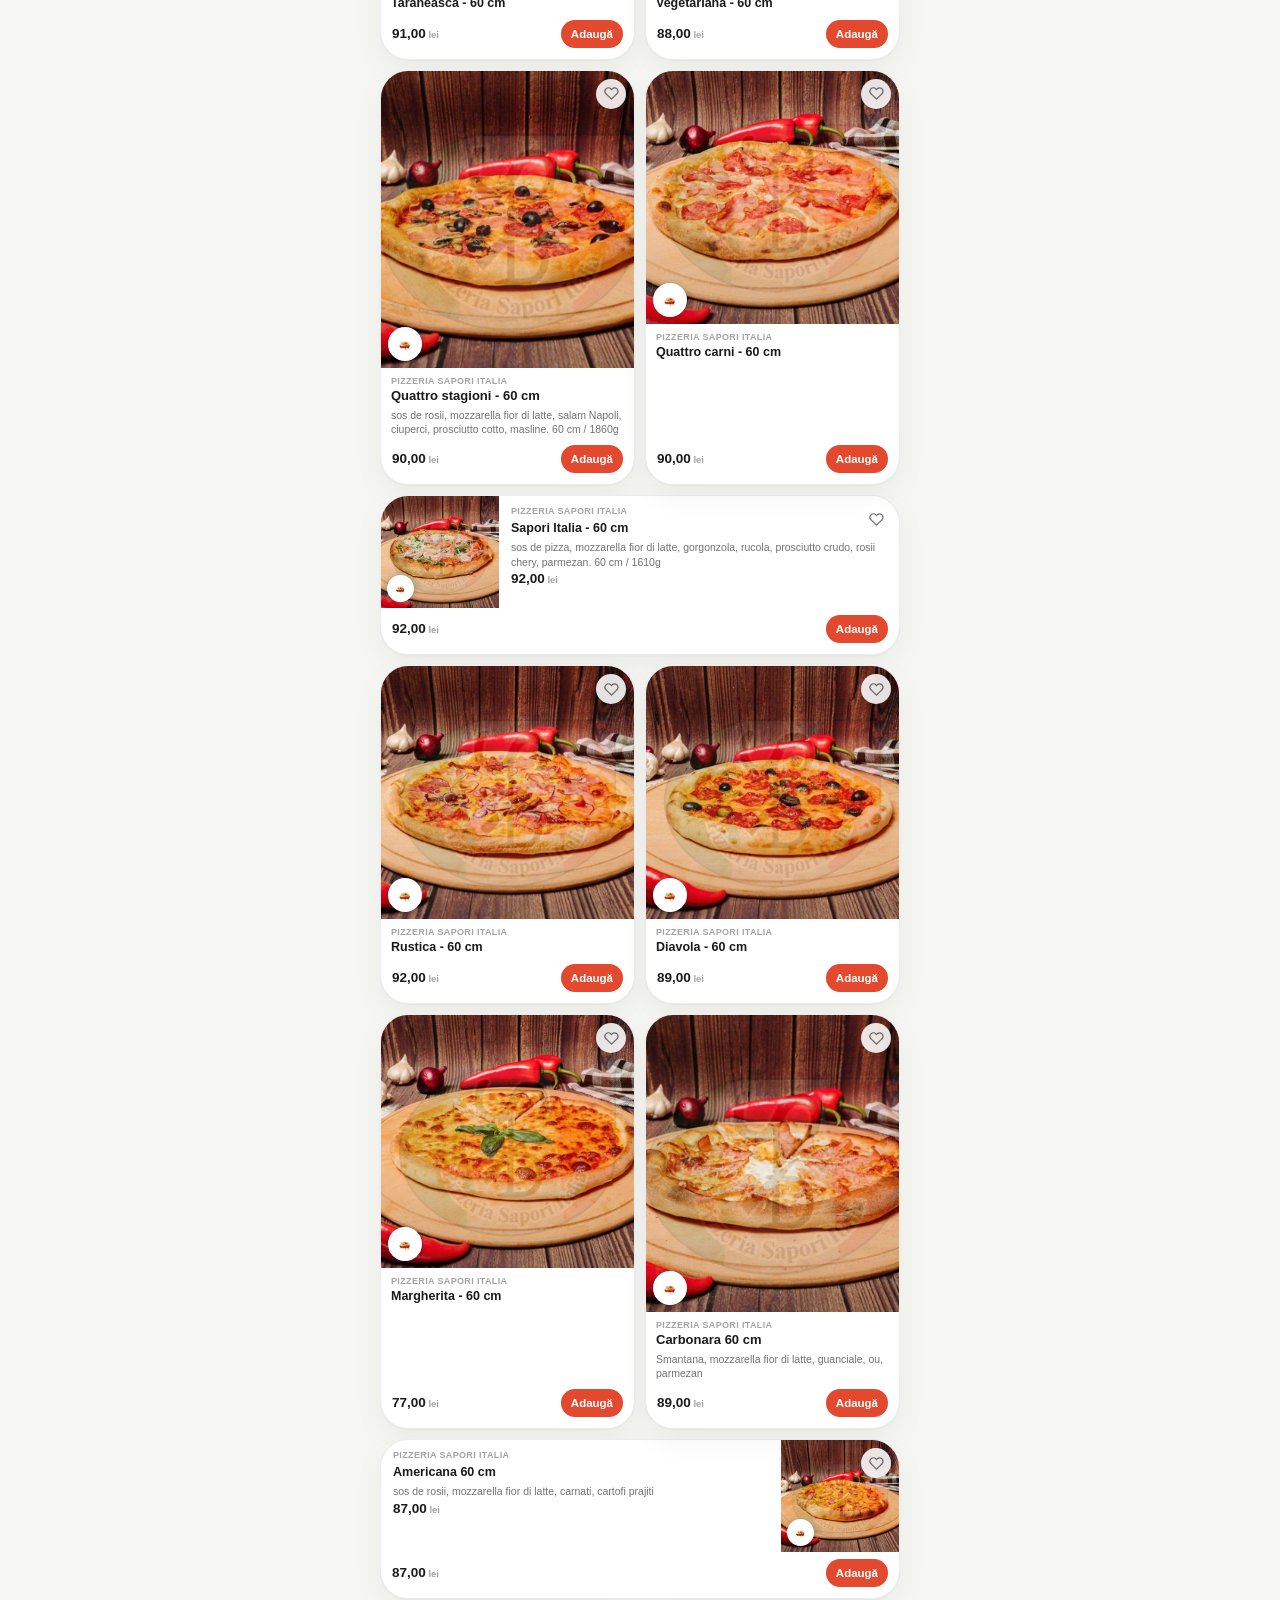
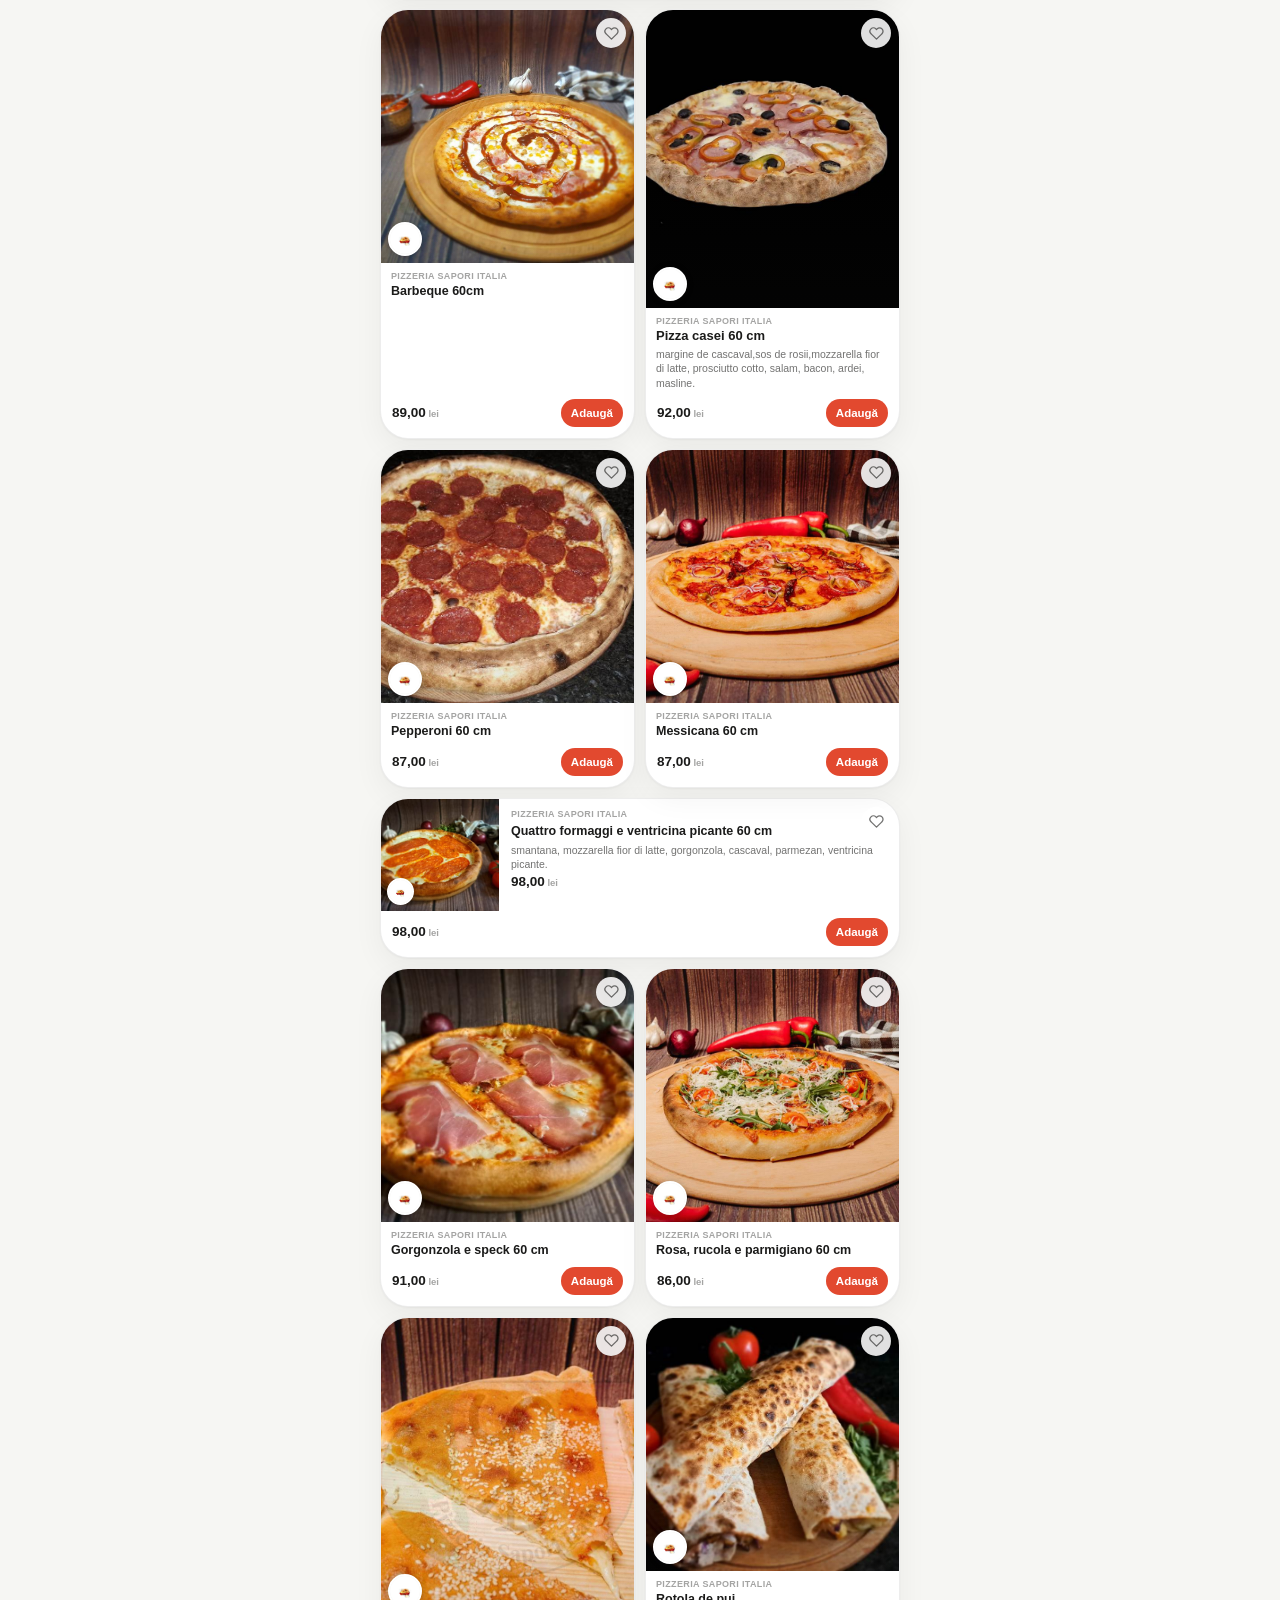
==== commit 681684c7: "feat(feed): dynamic grid rhythm — tall/wide/mirrored cards in every list, bigger brand bubbles - Bra" ====
--- a/index.html
+++ b/index.html
@@ -7,7 +7,7 @@
   <meta name="description" content="Rezervă-ți mâncarea din Food Court Argeș Mall — alege, alege ora, plătești la ridicare." />
   <link rel="icon" href="assets/logo.svg" type="image/svg+xml" />
   <title>Muncho — Rezervă mâncare · Food Court Argeș Mall</title>
-  <link rel="stylesheet" href="css/main.css?v=36" />
+  <link rel="stylesheet" href="css/main.css?v=39" />
 </head>
 <body data-page="feed">
 
@@ -138,9 +138,9 @@
 </div>
 
 <script src="js/menu.generated.js?v=3"></script>
-<script src="js/config.js?v=3"></script>
+<script src="js/config.js?v=4"></script>
 <script src="js/data.js?v=4"></script>
-<script src="js/sapori-bridge.js?v=1"></script>
-<script src="js/app.js?v=36"></script>
+<script src="js/sapori-bridge.js?v=2"></script>
+<script src="js/app.js?v=40"></script>
 </body>
 </html>
--- a/css/main.css
+++ b/css/main.css
@@ -503,17 +503,17 @@
 /* Brand logo integrated in every dish photo */
 .media-brand {
   position: absolute;
-  left: 6px; bottom: 6px;
-  width: 27px; height: 27px;
+  left: 7px; bottom: 7px;
+  width: 34px; height: 34px;
   border-radius: 50%;
   overflow: hidden;
-  border: 2px solid #fff;
-  box-shadow: 0 1px 5px rgba(20, 20, 19, 0.28);
+  border: 2.5px solid #fff;
+  box-shadow: 0 1px 6px rgba(20, 20, 19, 0.30);
   background: var(--surface-2);
   z-index: 2;
 }
 .media-brand img { width: 100%; height: 100%; object-fit: cover; display: block; }
-.media-brand.sm { width: 21px; height: 21px; left: 5px; bottom: 5px; }
+.media-brand.sm { width: 27px; height: 27px; left: 6px; bottom: 6px; border-width: 2px; }
 
 /* Soft gradient veil so badges/brand stay legible on bright photos */
 .media-veil {
@@ -744,6 +744,55 @@
 .grid-card .stepper { height: 28px; }
 .grid-card .stepper button { width: 28px; height: 28px; font-size: 14px; }
 .grid-card .add-btn { height: 28px; padding: 0 10px; font-size: 11.5px; }
+
+/* Dynamic list rhythm — three card sizes inside .dish-grid so no two
+   rows feel the same: small tile / tall tile / full-width horizontal. */
+.dish-grid { grid-auto-flow: dense; }
+
+.grid-card.tall .g-media { aspect-ratio: 4 / 4.7; }
+.grid-card.tall .g-copy .g-title { -webkit-line-clamp: 3; font-size: 13px; }
+.g-desc {
+  display: -webkit-box;
+  -webkit-line-clamp: 2;
+  -webkit-box-orient: vertical;
+  overflow: hidden;
+  margin-top: 3px;
+  font-size: 10.5px;
+  line-height: 1.35;
+  color: var(--ink-2);
+}
+.grid-card.tall .g-desc { -webkit-line-clamp: 3; }
+
+.grid-card.span2 { grid-column: 1 / -1; }
+.grid-card.span2 .press.w-press {
+  display: grid;
+  grid-template-columns: 118px 1fr;
+  min-height: 112px;
+}
+.grid-card.span2.rev .press.w-press { grid-template-columns: 1fr 118px; }
+.grid-card.span2.rev .press.w-press .g-media { order: 2; }
+.grid-card.span2 .g-media { position: relative; aspect-ratio: auto; min-height: 112px; }
+.grid-card.span2 .g-sup { display: none; }
+.grid-card.span2 .reg-copy {
+  display: flex;
+  flex-direction: column;
+  justify-content: center;
+  gap: 2px;
+  padding: 10px 12px;
+  min-width: 0;
+  border-right: 0;
+  text-align: left;
+}
+.w-desc {
+  display: -webkit-box;
+  -webkit-line-clamp: 2;
+  -webkit-box-orient: vertical;
+  overflow: hidden;
+  margin-top: 2px;
+  font-size: 10.5px;
+  line-height: 1.4;
+  color: var(--ink-2);
+}
 
 /* Separator with label — the rhythm layer between distinct blocks */
 .stream-sep {
@@ -1111,6 +1160,51 @@
 
 .pay-list { display: flex; flex-direction: column; gap: 10px; }
 
+/* Wallet buttons — official marks, always side by side.
+   Google Pay: white pill with the 4-colour G · Apple Pay: black pill with the
+   white apple. Both 48px, same radius, equal halves of the row. */
+.wallet-row {
+  display: flex;
+  gap: 10px;
+  margin-top: 10px;
+}
+.wallet-row .gpay-btn,
+.wallet-row .applepay-btn {
+  flex: 1;
+  min-width: 0;
+  display: flex;
+  align-items: center;
+  justify-content: center;
+  gap: 4px;
+  height: 48px;
+  border-radius: 14px;
+  cursor: pointer;
+}
+.gpay-btn {
+  background: #fff;
+  color: #3C4043;
+  border: 1px solid #DADCE0;
+  box-shadow: 0 1px 2px rgba(60, 64, 67, 0.10);
+}
+.gpay-btn svg { flex: none; }
+.gpay-btn .gp-word { font-size: 16px; font-weight: 500; letter-spacing: 0; }
+.gpay-btn:active { background: #F8F9FA; }
+
+.applepay-btn {
+  background: #000;
+  color: #fff;
+  border: none;
+}
+.applepay-btn svg { flex: none; margin-top: -2px; }
+.applepay-btn .ap-word {
+  font-size: 16px;
+  font-weight: 500;
+  letter-spacing: -0.2px;
+  /* Pay inside the system font stack keeps the mark close to the official one */
+  font-family: -apple-system, BlinkMacSystemFont, 'SF Pro Text', 'Segoe UI', Roboto, sans-serif;
+}
+.applepay-btn:active { opacity: 0.85; }
+
 .pay-opt {
   display: flex;
   align-items: center;
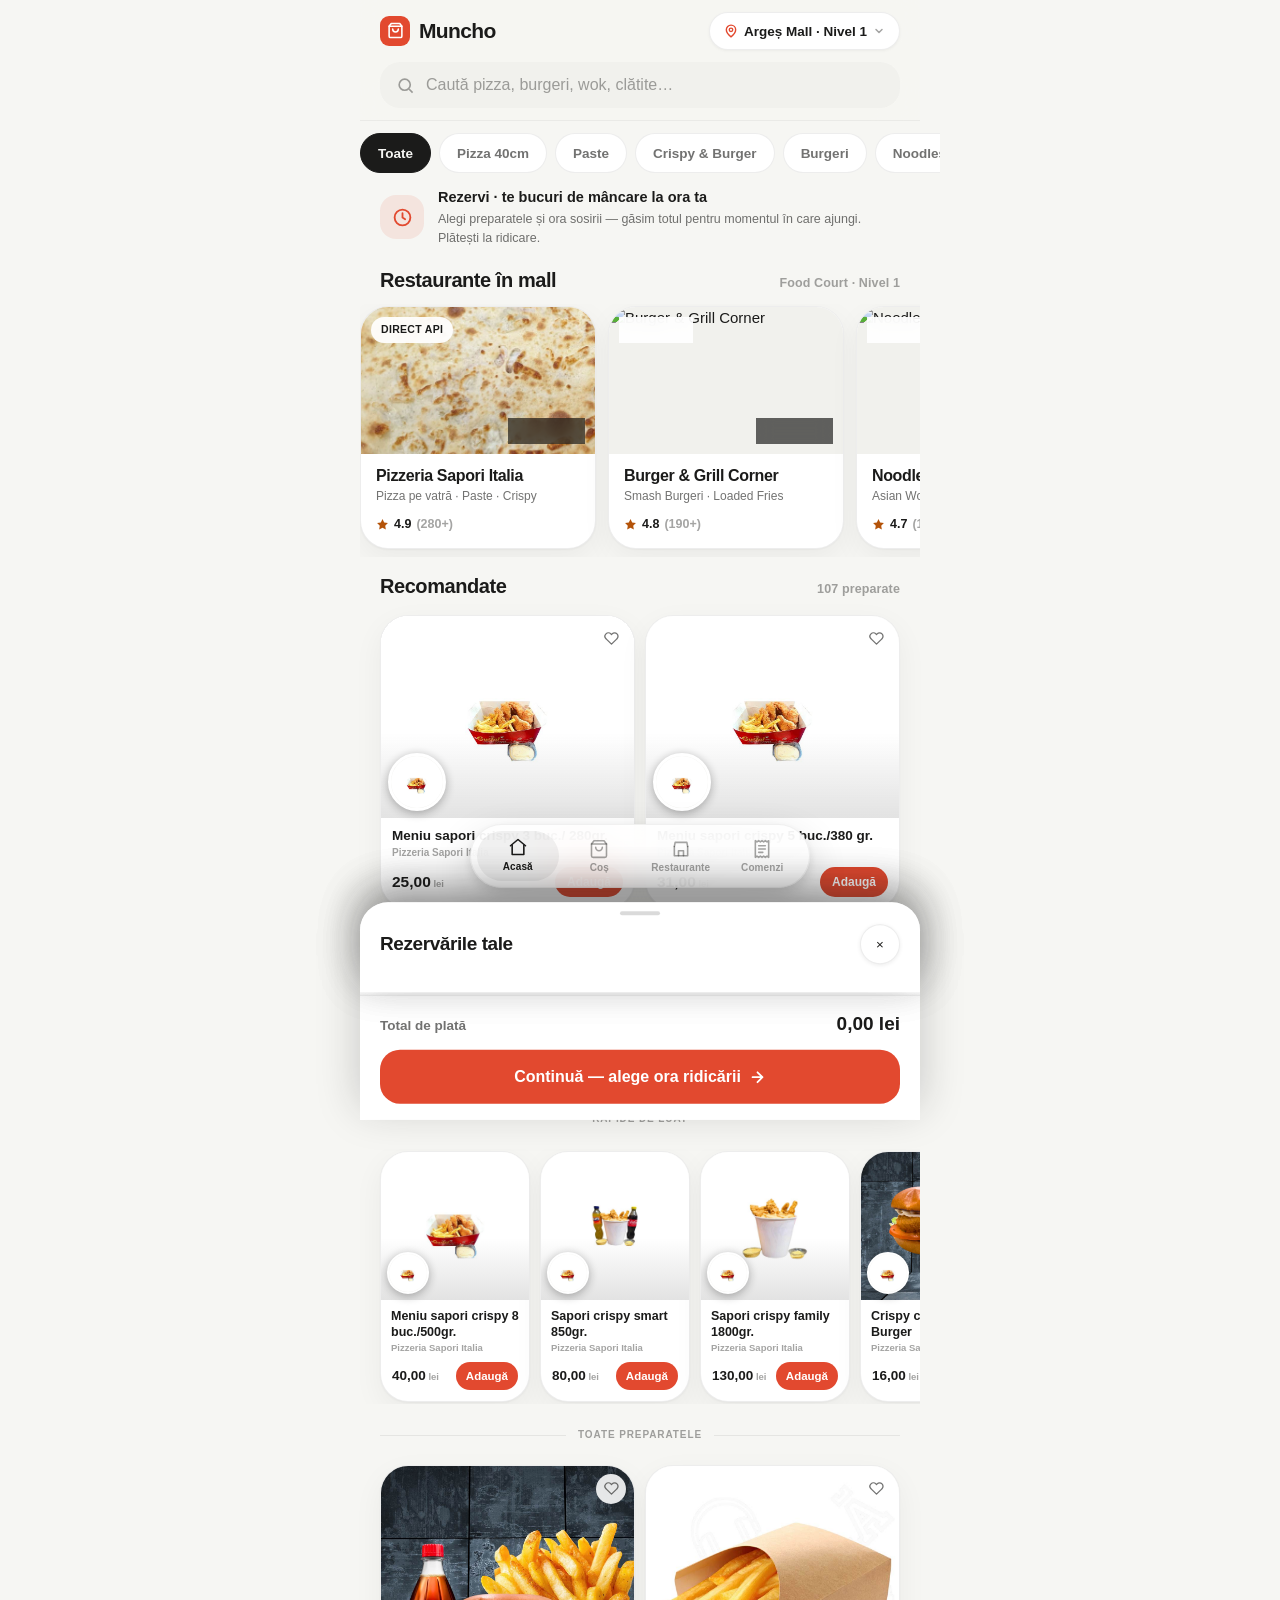
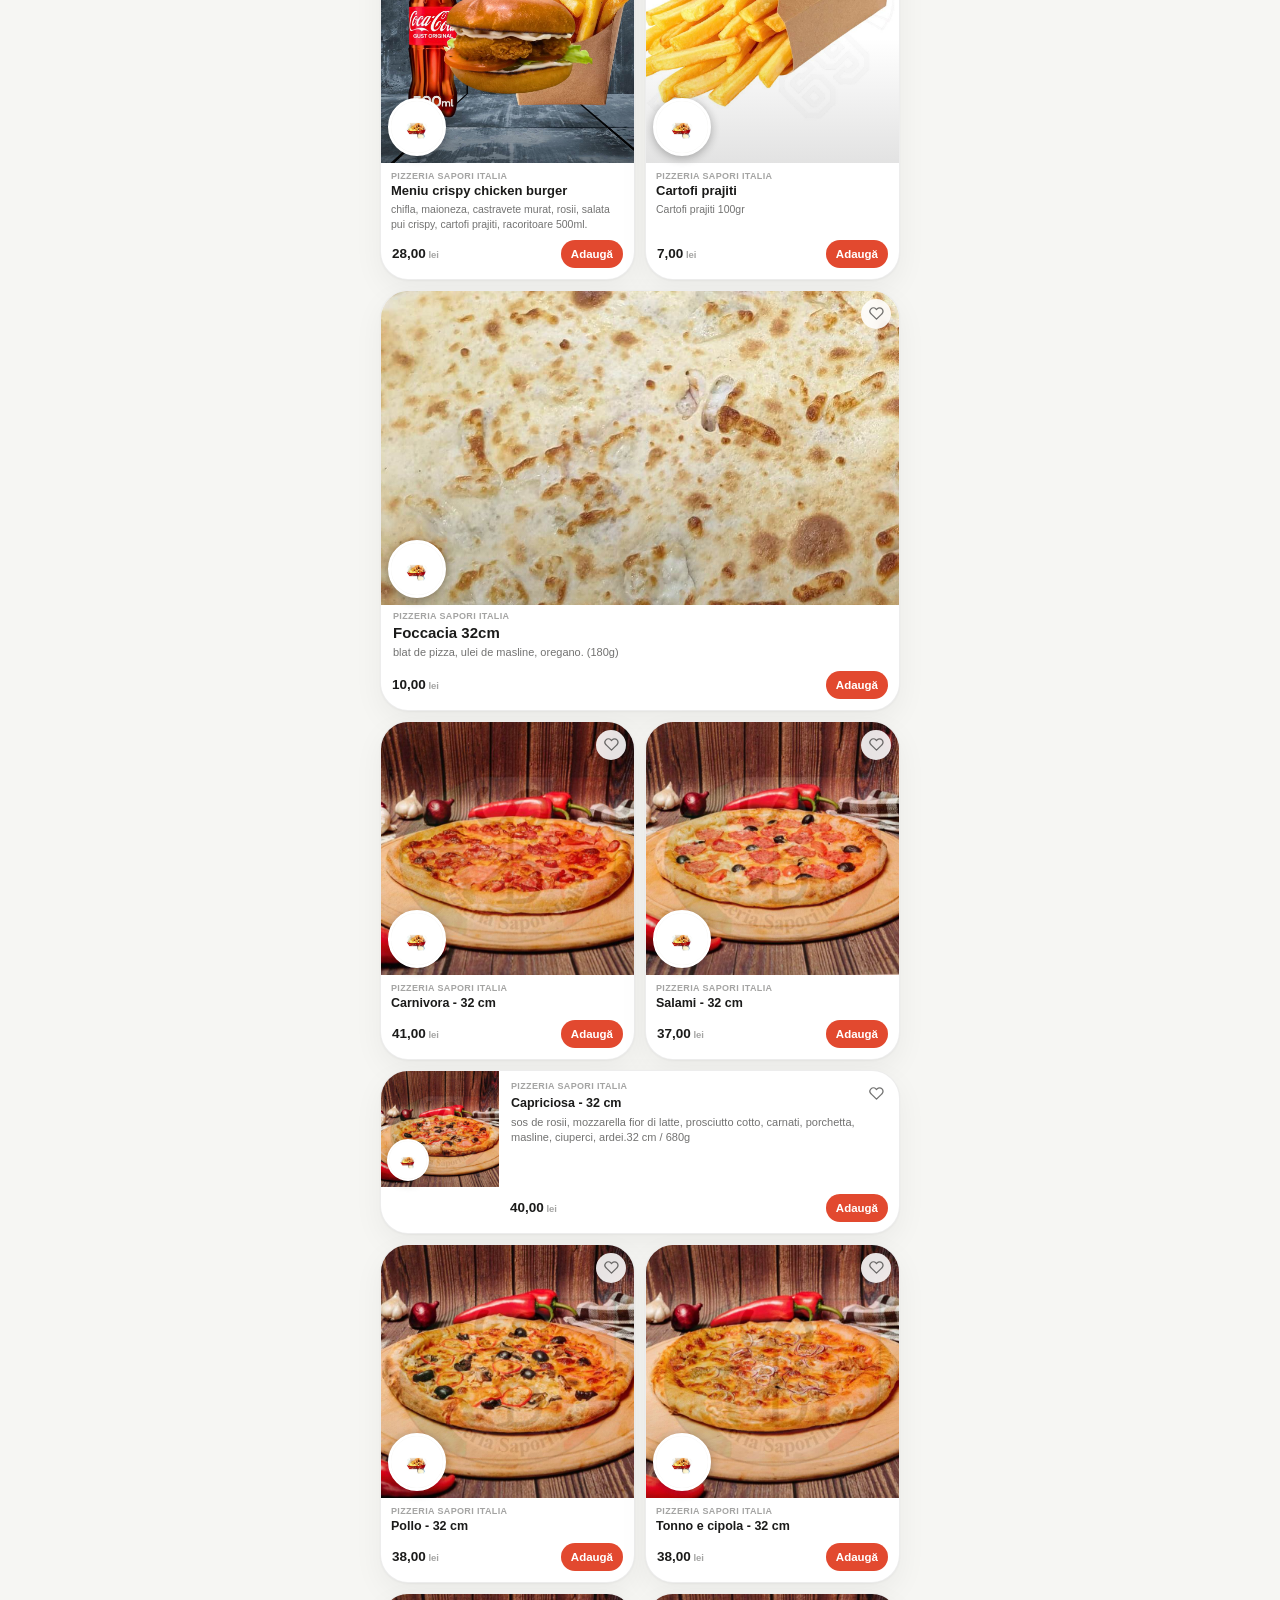
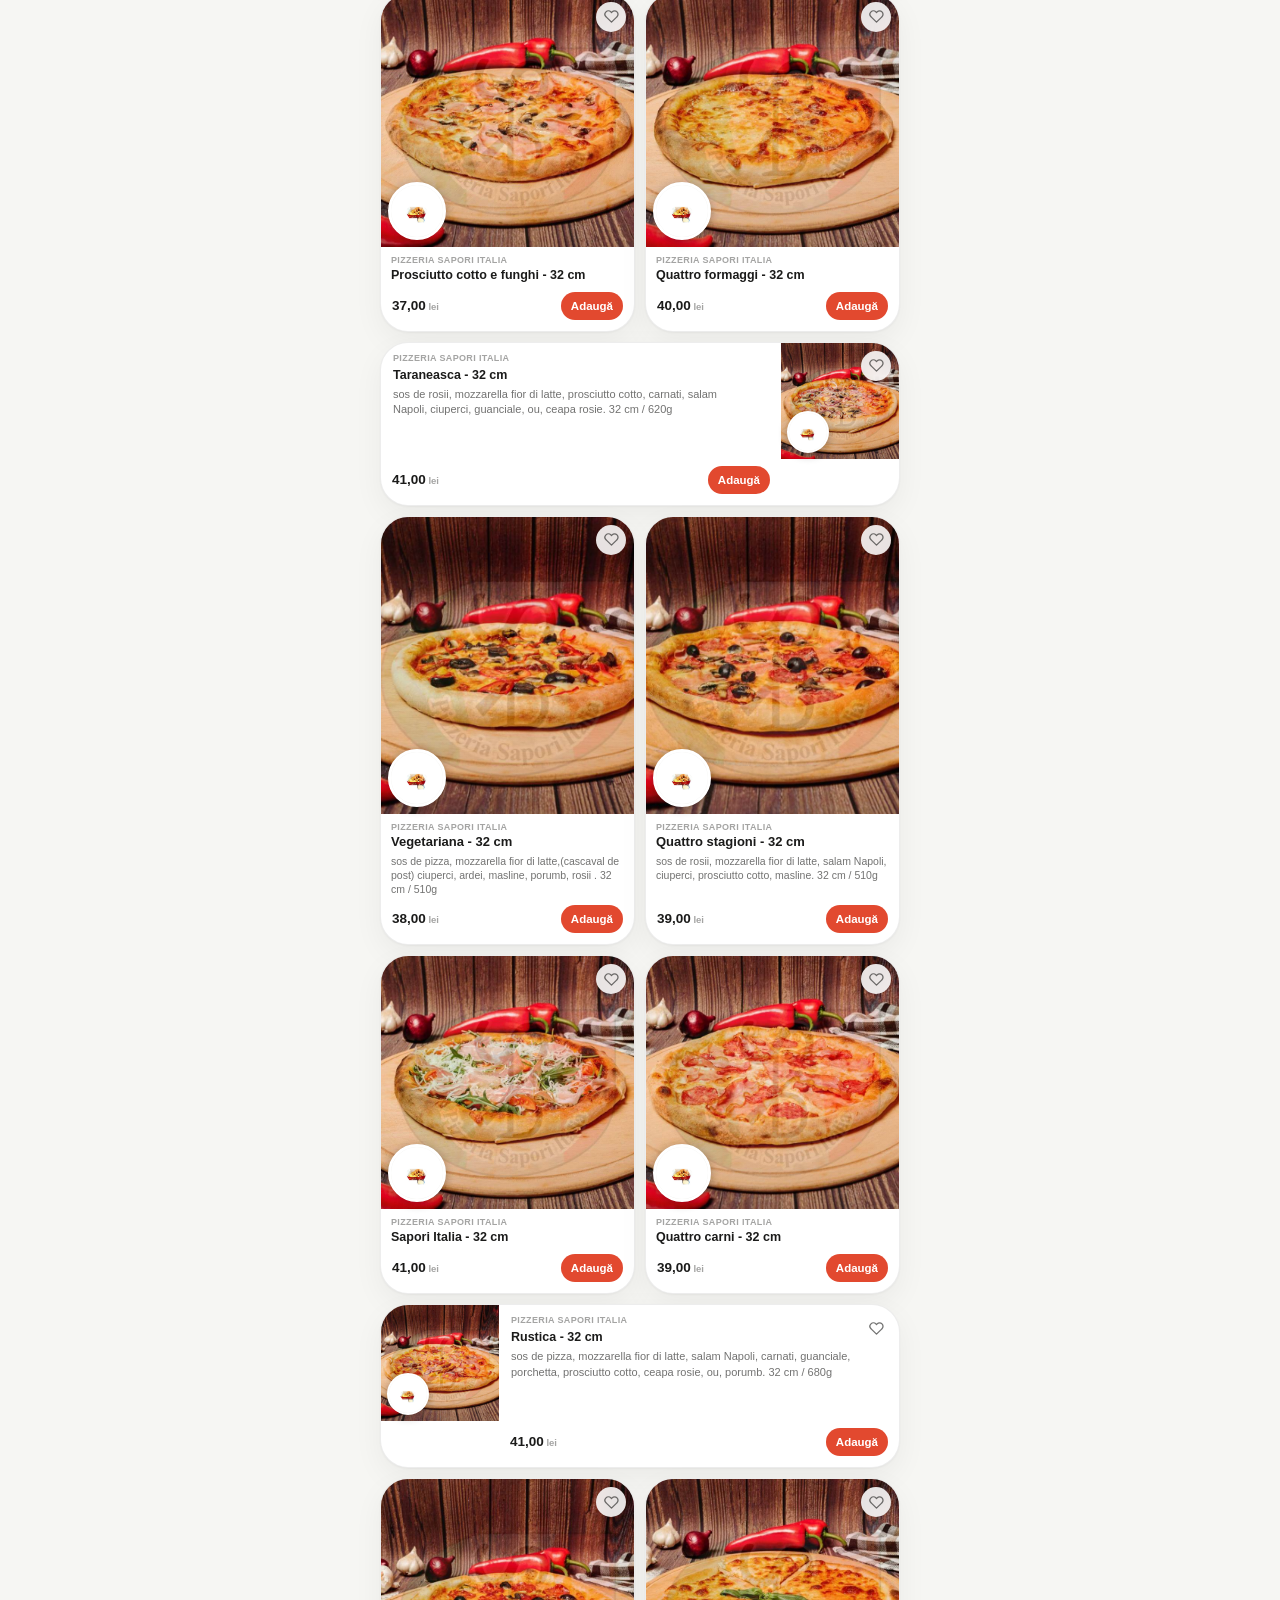
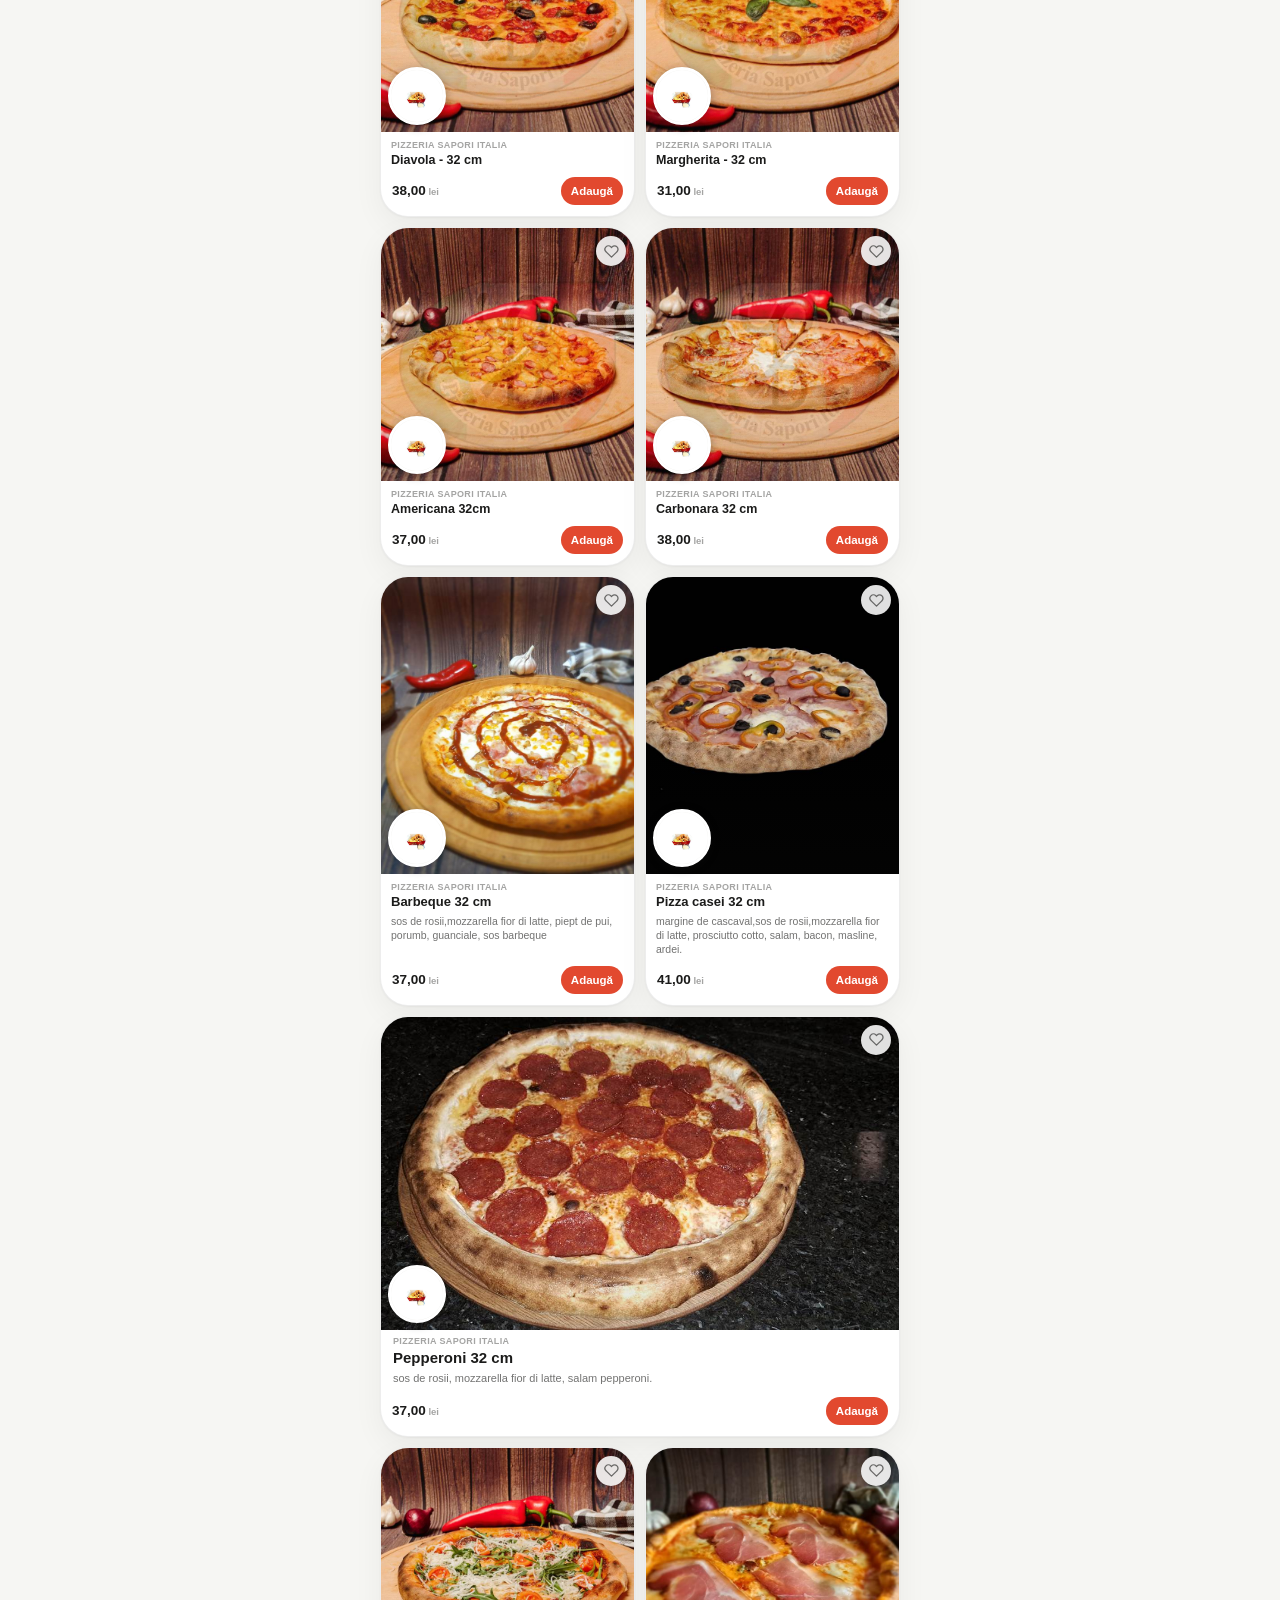
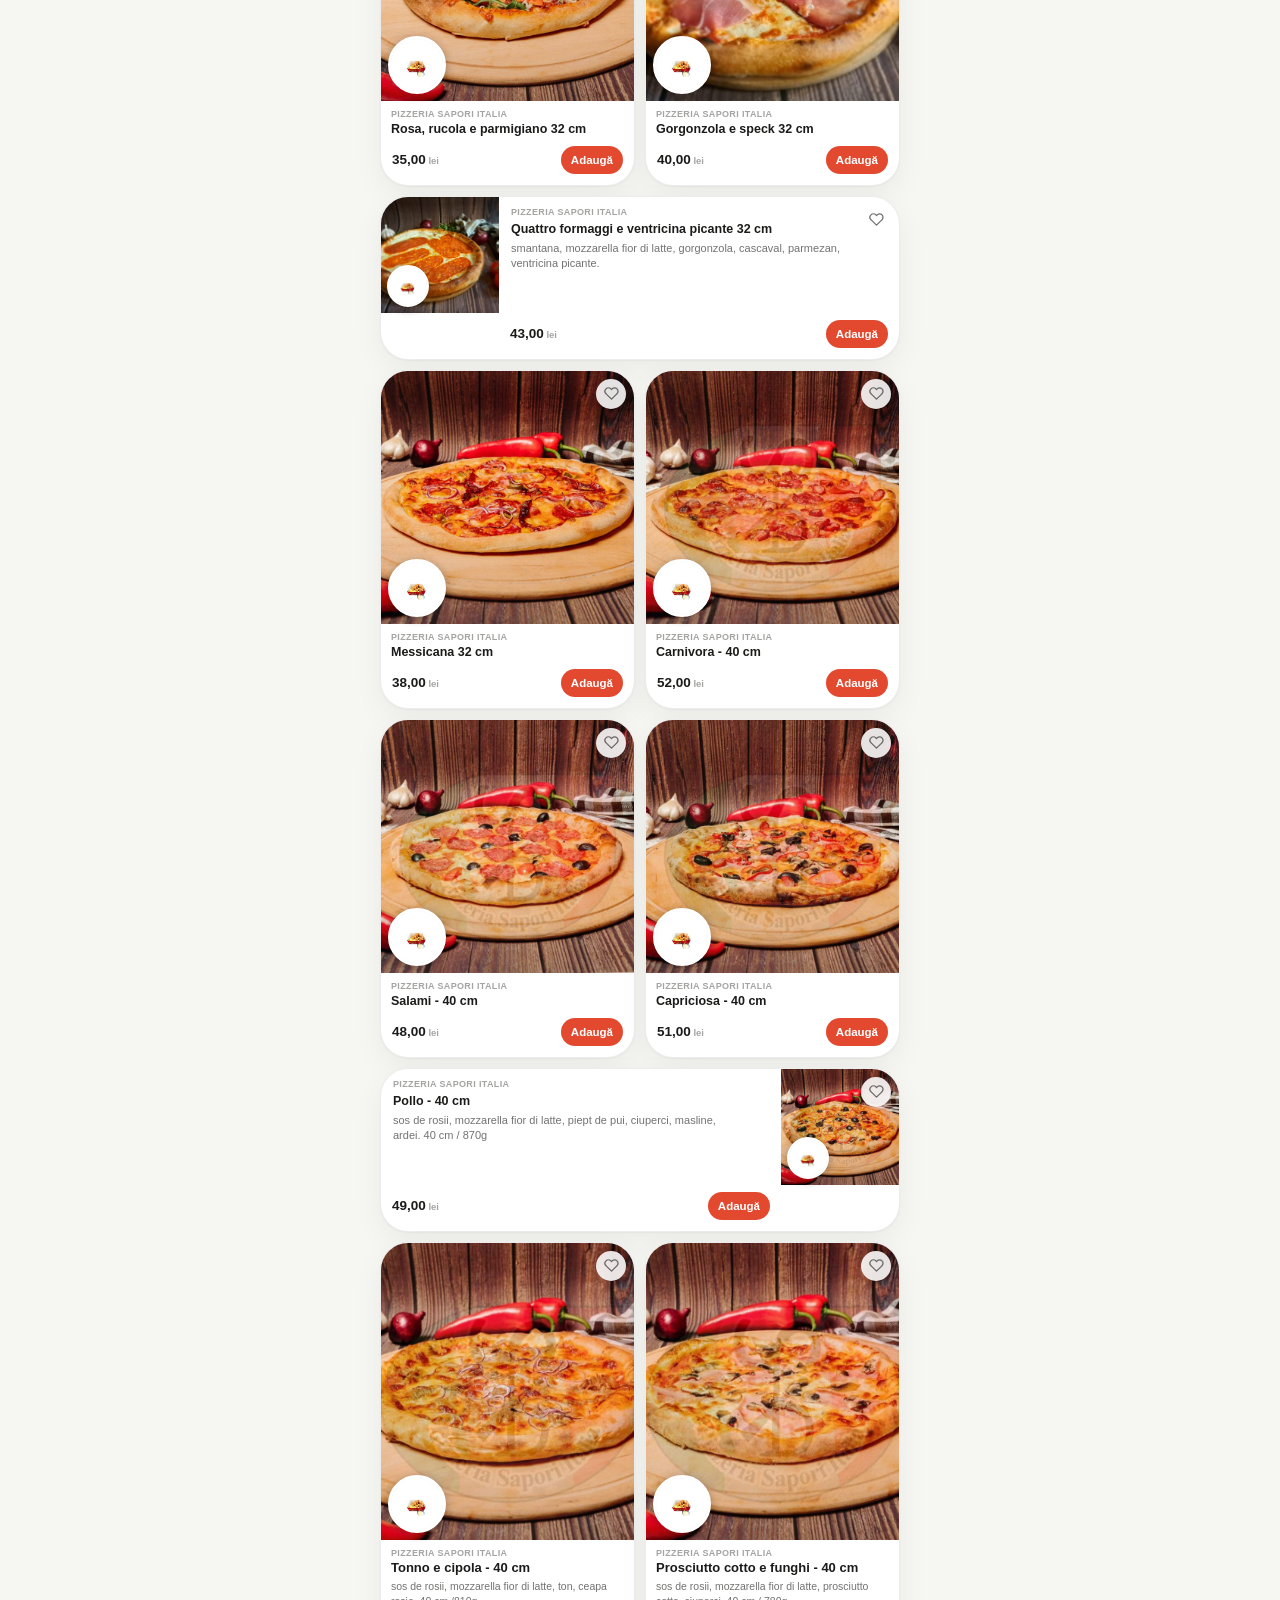
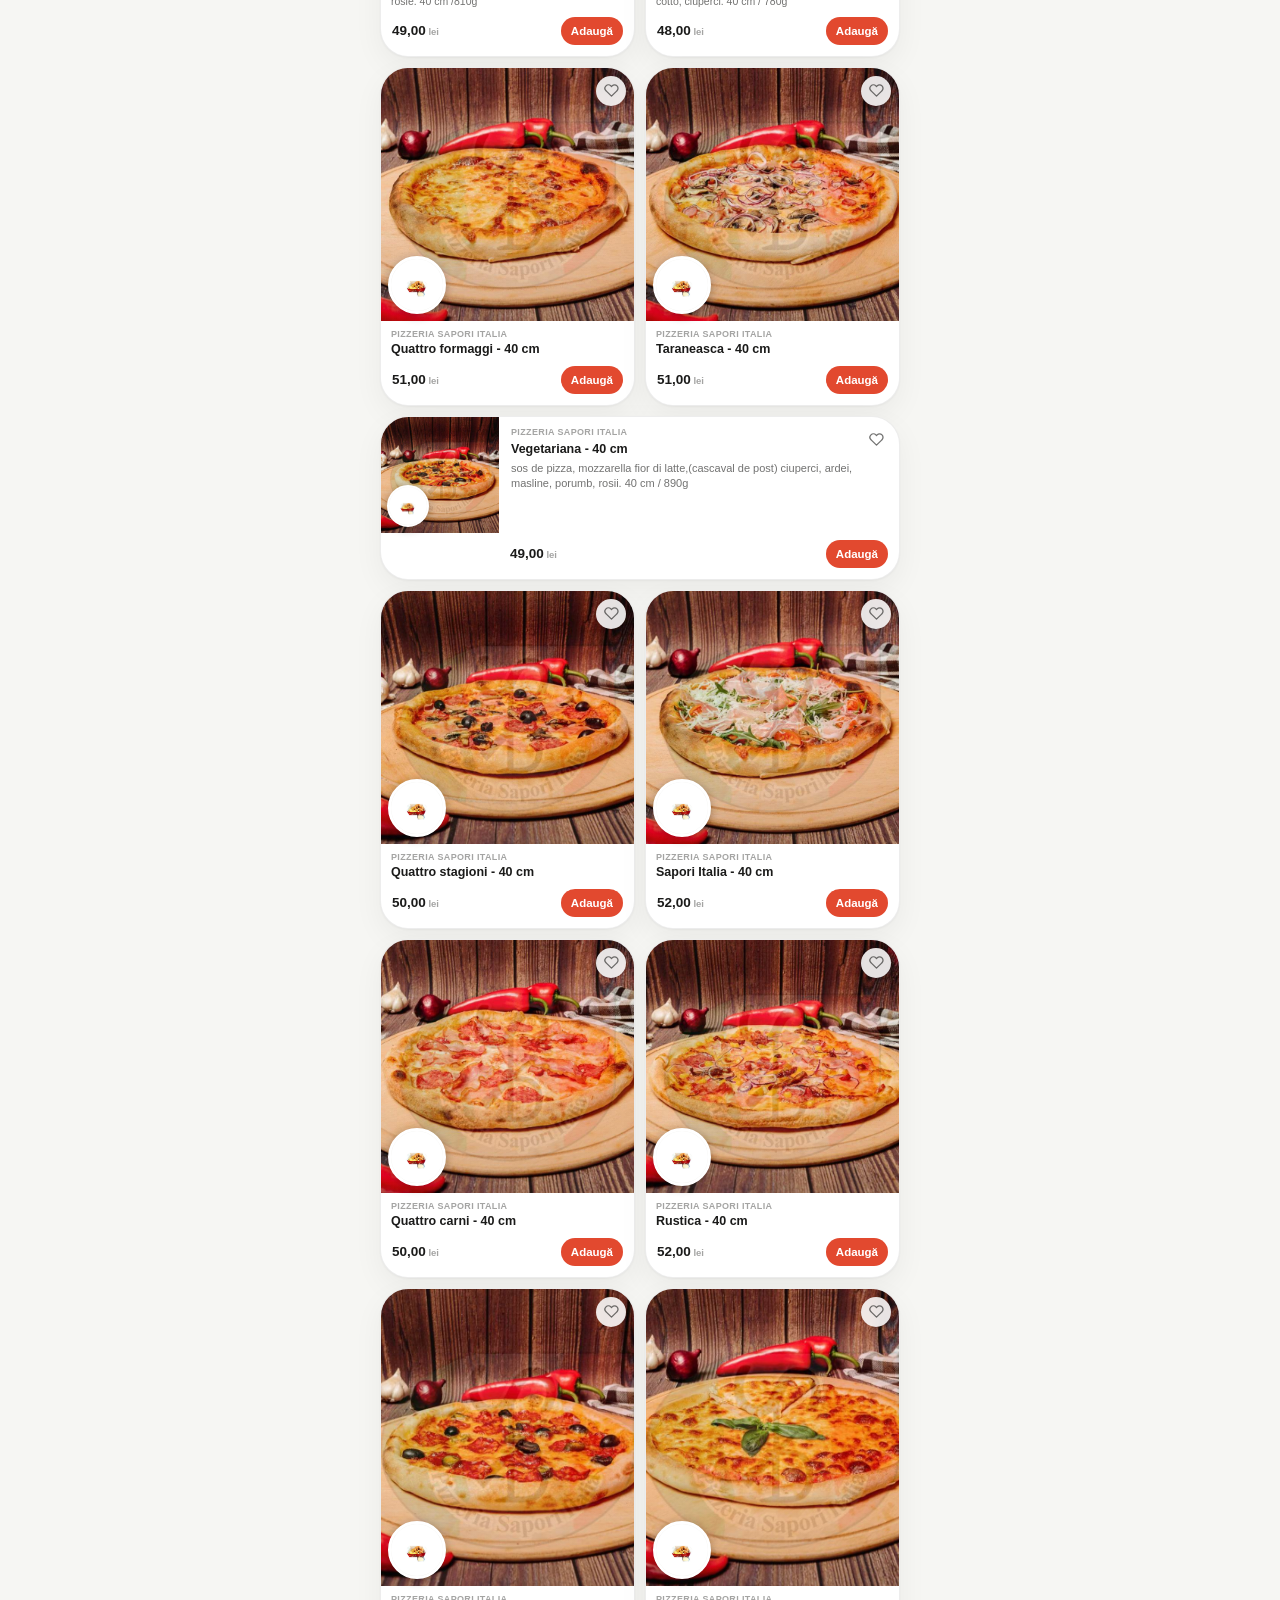
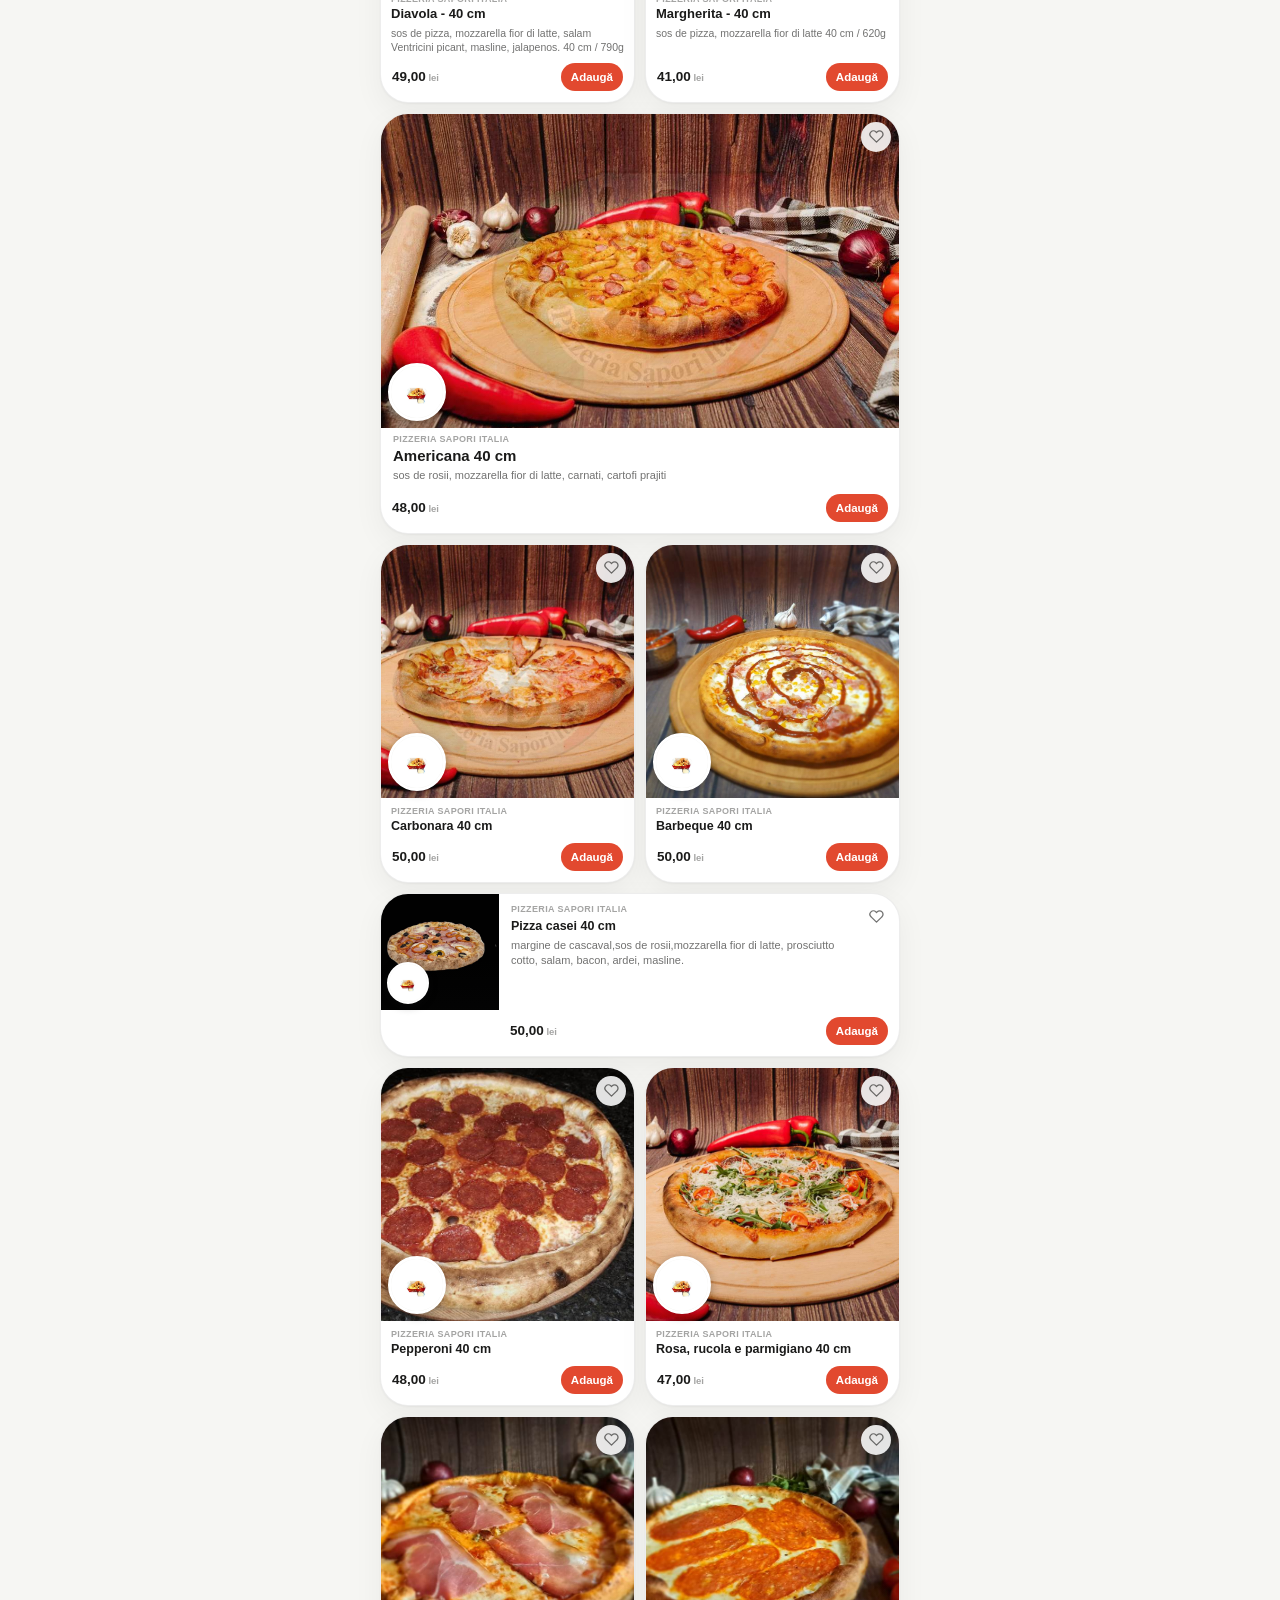
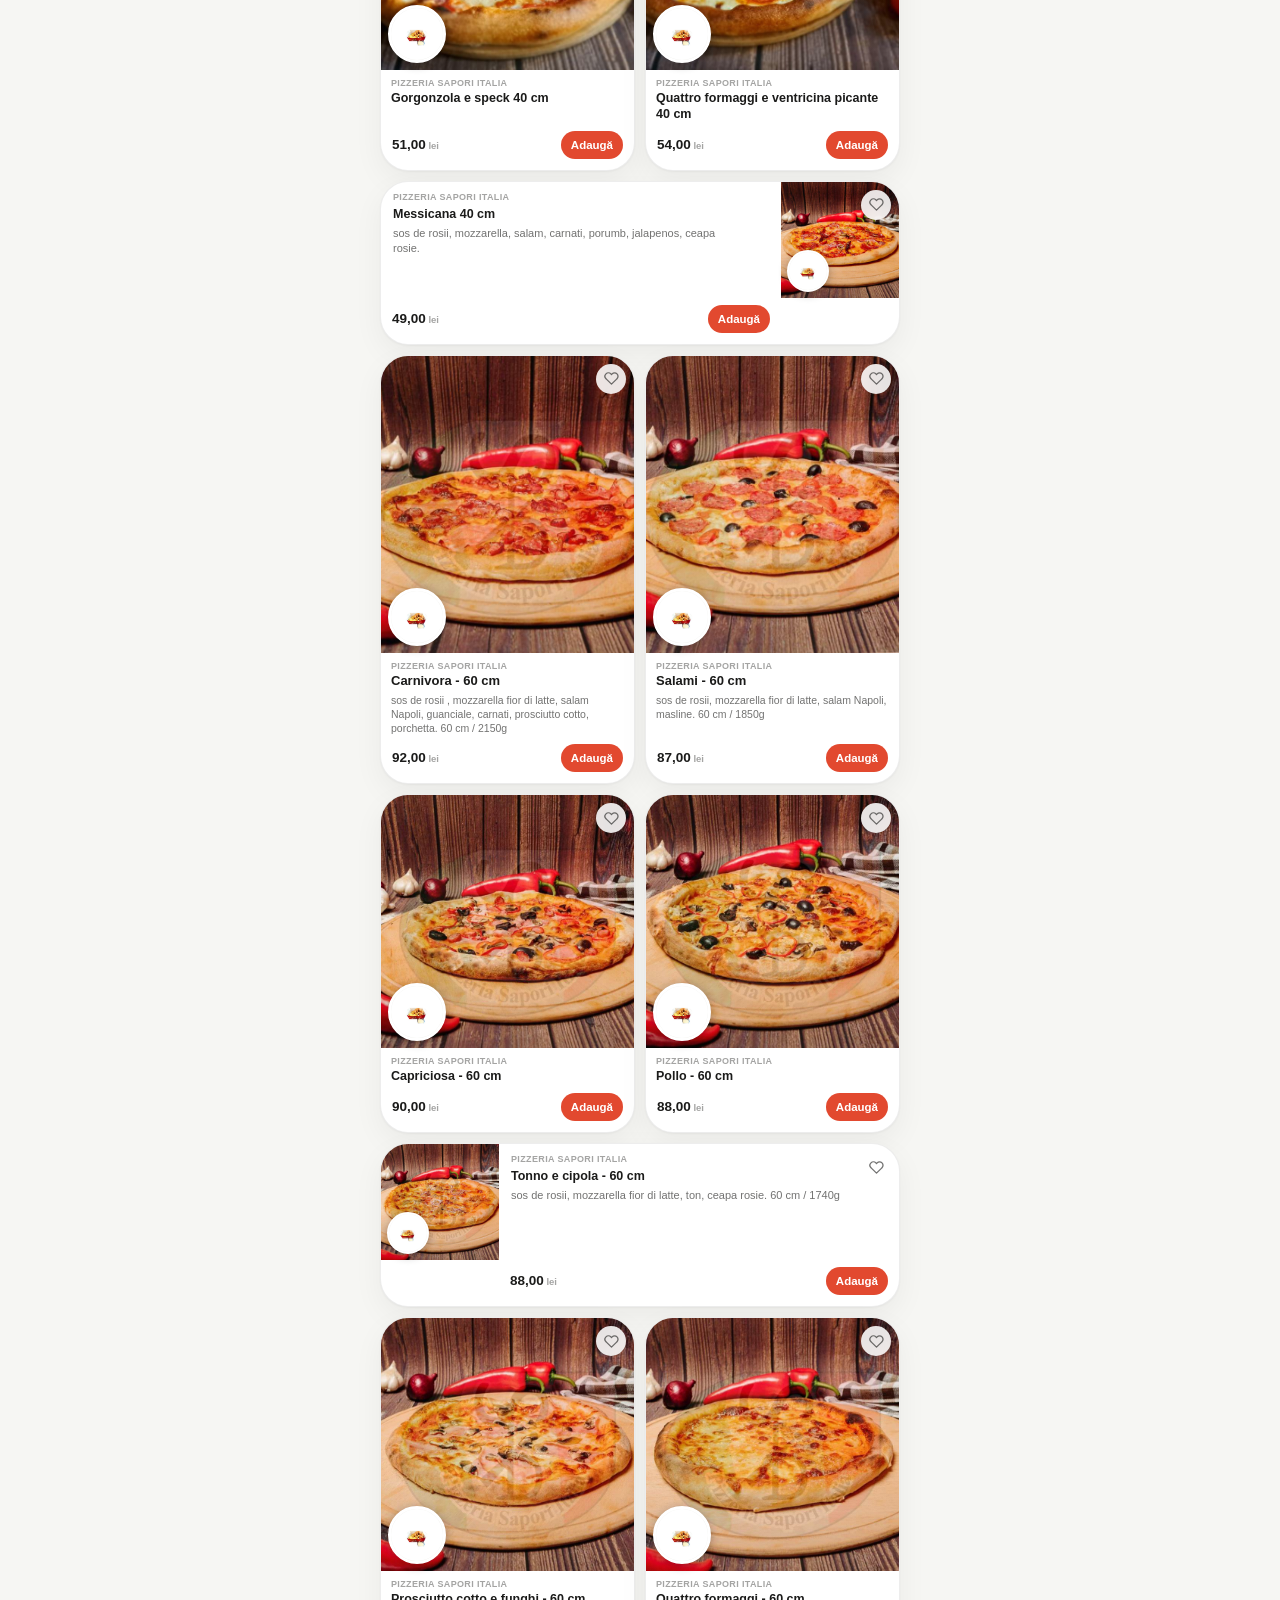
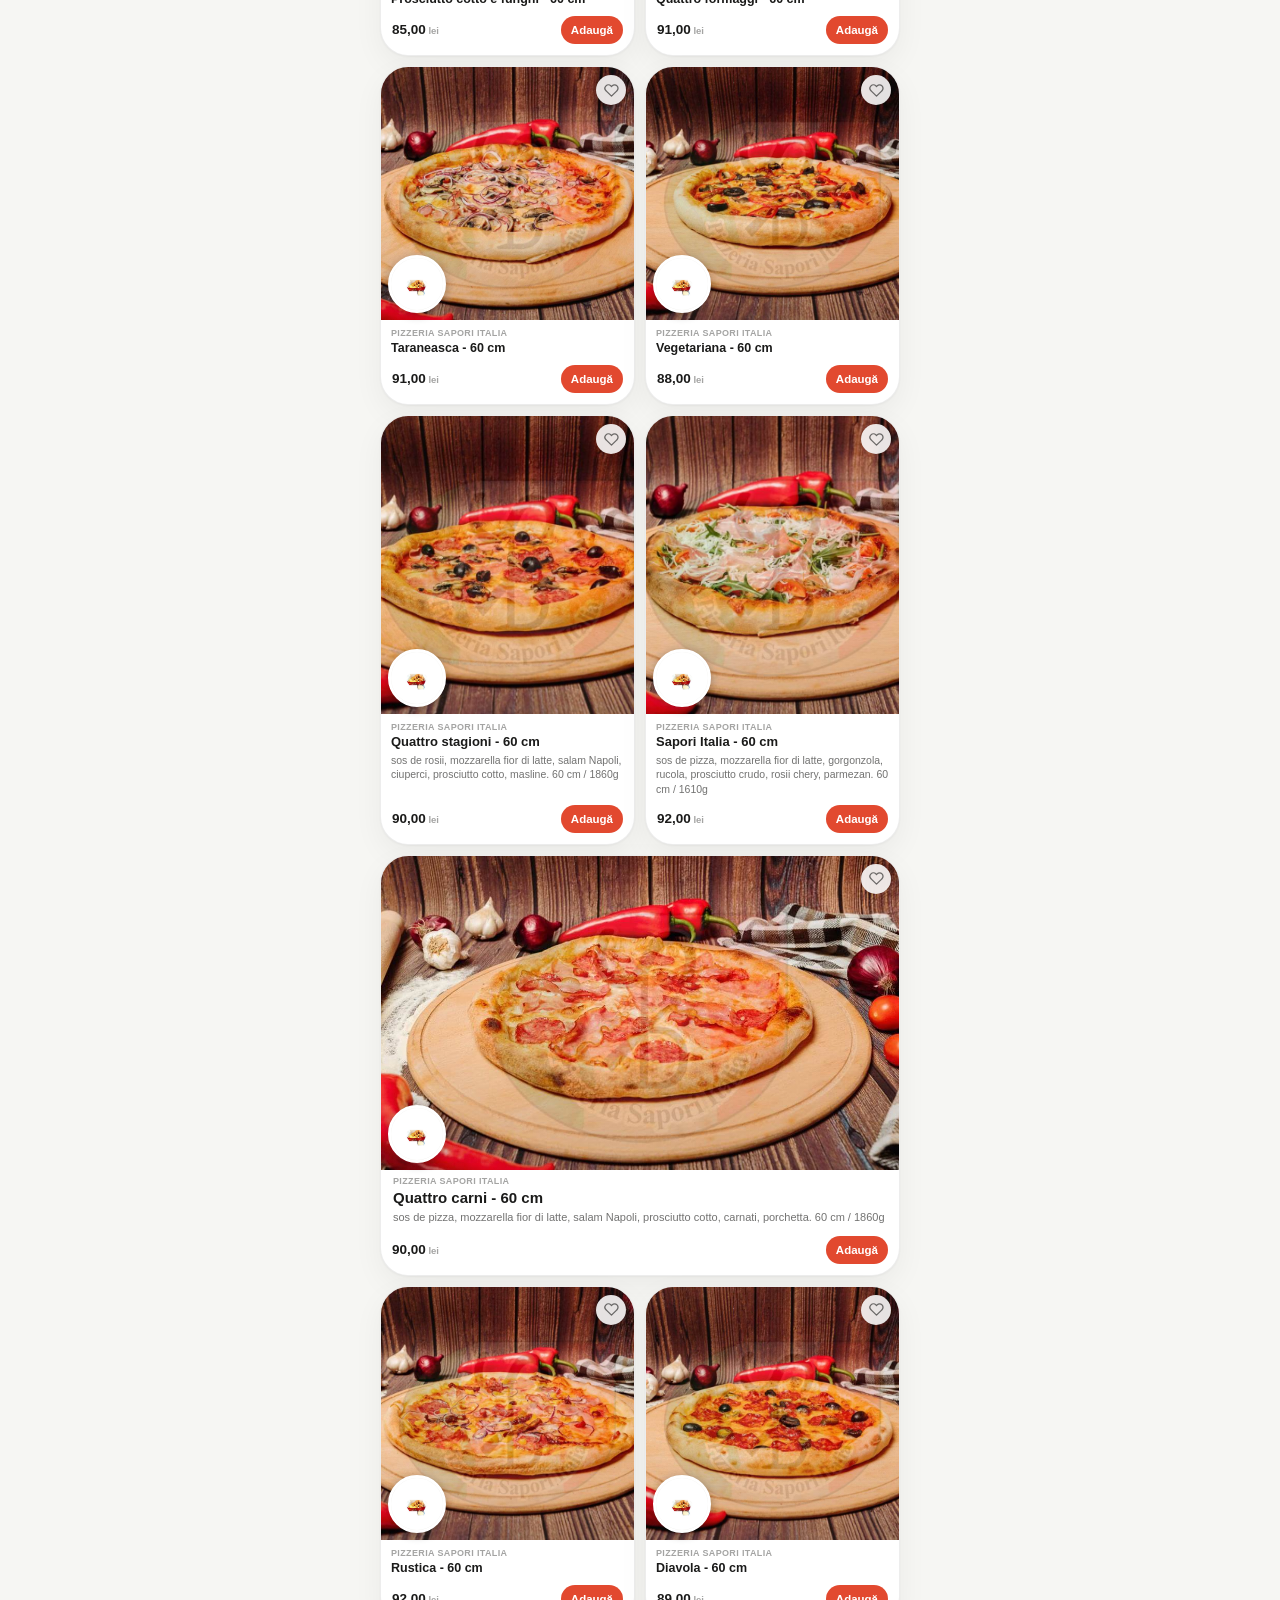
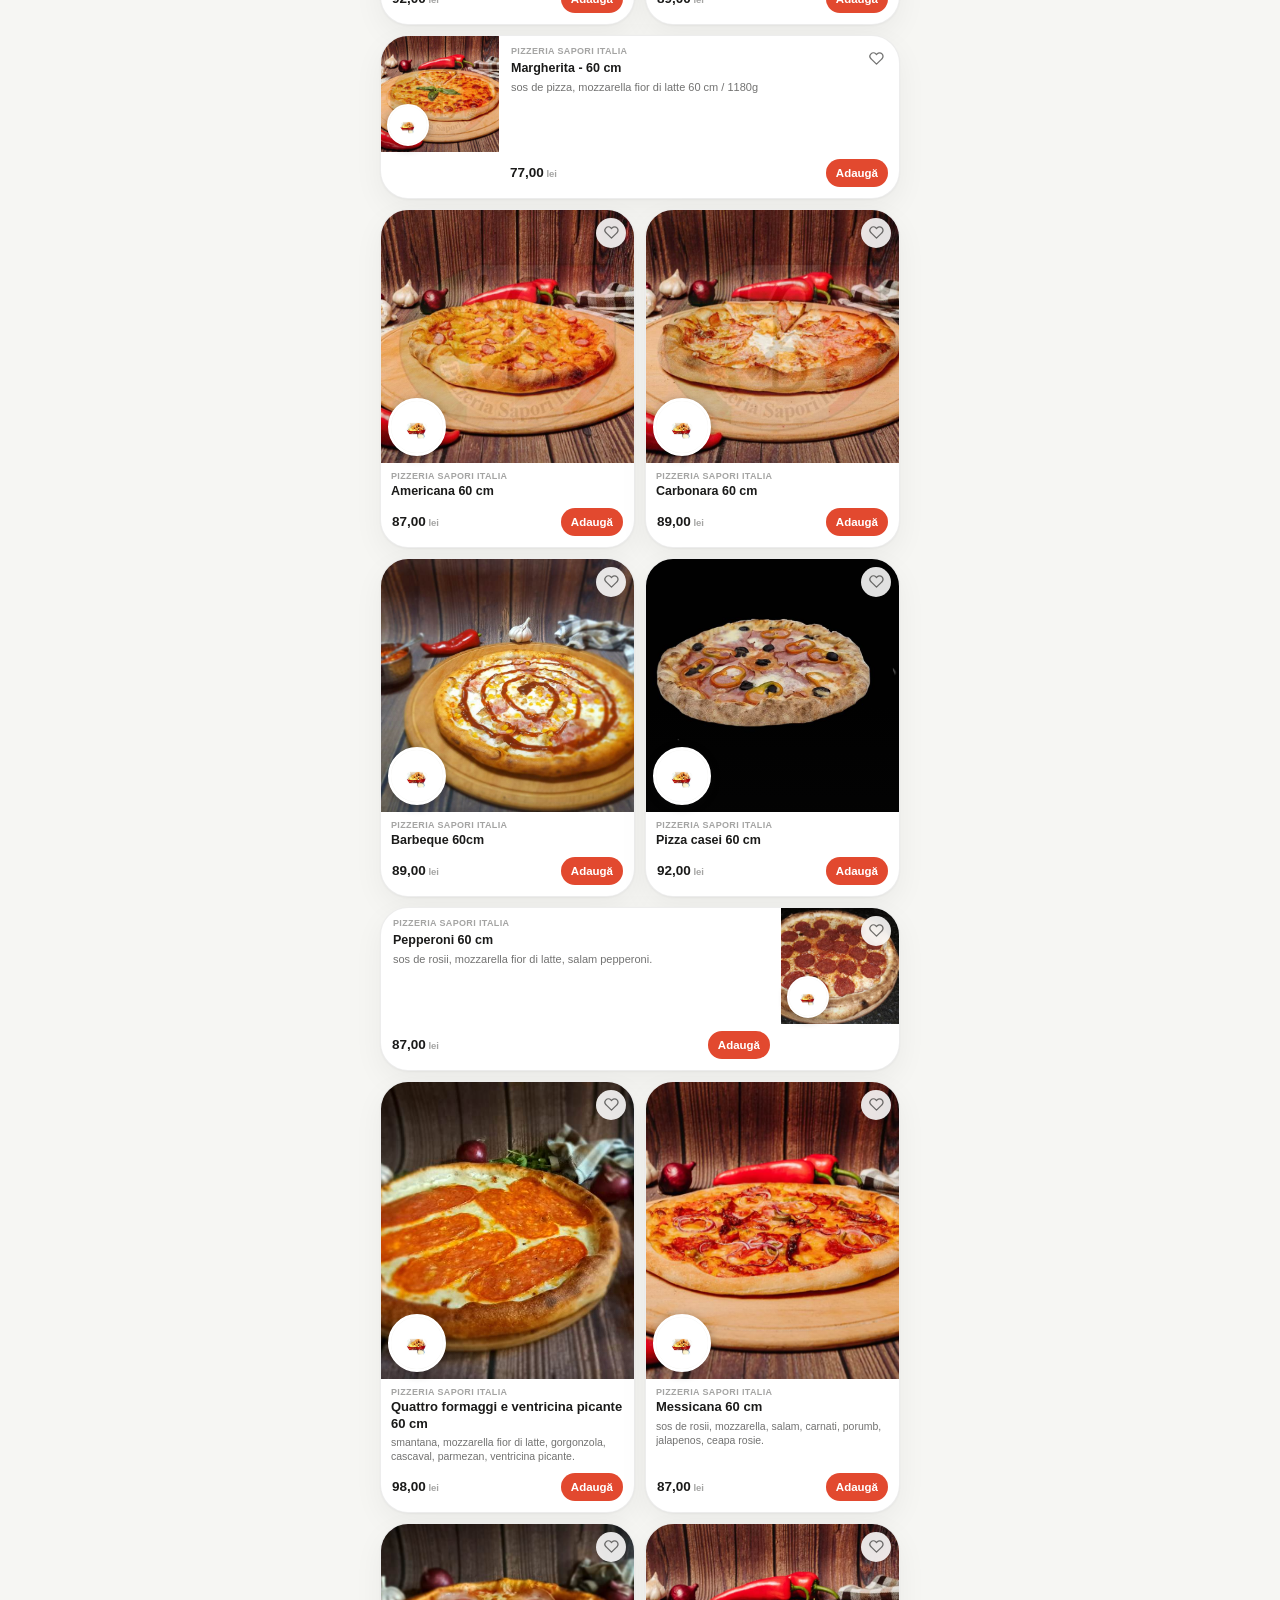
==== commit 3c9f9011: "fix(feed): row-coherent grid rhythm, no duplicated price, brand bubbles 58px User review flagged: du" ====
--- a/index.html
+++ b/index.html
@@ -7,7 +7,7 @@
   <meta name="description" content="Rezervă-ți mâncarea din Food Court Argeș Mall — alege, alege ora, plătești la ridicare." />
   <link rel="icon" href="assets/logo.svg" type="image/svg+xml" />
   <title>Muncho — Rezervă mâncare · Food Court Argeș Mall</title>
-  <link rel="stylesheet" href="css/main.css?v=39" />
+  <link rel="stylesheet" href="css/main.css?v=40" />
 </head>
 <body data-page="feed">
 
@@ -141,6 +141,6 @@
 <script src="js/config.js?v=4"></script>
 <script src="js/data.js?v=4"></script>
 <script src="js/sapori-bridge.js?v=2"></script>
-<script src="js/app.js?v=40"></script>
+<script src="js/app.js?v=41"></script>
 </body>
 </html>
--- a/css/main.css
+++ b/css/main.css
@@ -504,16 +504,16 @@
 .media-brand {
   position: absolute;
   left: 7px; bottom: 7px;
-  width: 34px; height: 34px;
+  width: 58px; height: 58px;
   border-radius: 50%;
   overflow: hidden;
-  border: 2.5px solid #fff;
-  box-shadow: 0 1px 6px rgba(20, 20, 19, 0.30);
+  border: 3px solid #fff;
+  box-shadow: 0 2px 10px rgba(20, 20, 19, 0.32);
   background: var(--surface-2);
   z-index: 2;
 }
 .media-brand img { width: 100%; height: 100%; object-fit: cover; display: block; }
-.media-brand.sm { width: 27px; height: 27px; left: 6px; bottom: 6px; border-width: 2px; }
+.media-brand.sm { width: 42px; height: 42px; left: 6px; bottom: 6px; border-width: 2.5px; }
 
 /* Soft gradient veil so badges/brand stay legible on bright photos */
 .media-veil {
@@ -745,8 +745,11 @@
 .grid-card .stepper button { width: 28px; height: 28px; font-size: 14px; }
 .grid-card .add-btn { height: 28px; padding: 0 10px; font-size: 11.5px; }
 
-/* Dynamic list rhythm — three card sizes inside .dish-grid so no two
-   rows feel the same: small tile / tall tile / full-width horizontal. */
+/* Dynamic list rhythm — composed ROWS, not loose tiles: equal pairs of
+   squares, pairs of tall tiles, and three kinds of full-width cards
+   (banner photo-first, horizontal strip, mirrored strip). No two rows
+   of the same kind follow each other, so sections never answer to
+   flattened variation. */
 .dish-grid { grid-auto-flow: dense; }
 
 .grid-card.tall .g-media { aspect-ratio: 4 / 4.7; }
@@ -764,32 +767,41 @@
 .grid-card.tall .g-desc { -webkit-line-clamp: 3; }
 
 .grid-card.span2 { grid-column: 1 / -1; }
-.grid-card.span2 .press.w-press {
+
+/* Banner — full-width editorial card: big photo on top, copy below */
+.grid-card.banner .g-media { aspect-ratio: 1.65 / 1; }
+.grid-card.banner .g-copy { padding: 6px 12px 4px; }
+.grid-card.banner .g-copy .g-title { font-size: 15px; -webkit-line-clamp: 2; }
+.grid-card.banner .g-desc { font-size: 11px; }
+
+/* Strip — full-width horizontal card: media column + copy; .rev mirrors */
+.grid-card.span2.strip .press.w-press {
   display: grid;
   grid-template-columns: 118px 1fr;
-  min-height: 112px;
-}
-.grid-card.span2.rev .press.w-press { grid-template-columns: 1fr 118px; }
-.grid-card.span2.rev .press.w-press .g-media { order: 2; }
-.grid-card.span2 .g-media { position: relative; aspect-ratio: auto; min-height: 112px; }
-.grid-card.span2 .g-sup { display: none; }
+  min-height: 116px;
+}
+.grid-card.span2.strip.rev .press.w-press { grid-template-columns: 1fr 118px; }
+.grid-card.span2.strip.rev .press.w-press .g-media { order: 2; }
+.grid-card.span2.strip .g-media { position: relative; aspect-ratio: auto; min-height: 116px; }
 .grid-card.span2 .reg-copy {
   display: flex;
   flex-direction: column;
   justify-content: center;
   gap: 2px;
-  padding: 10px 12px;
+  padding: 10px 44px 10px 12px;
   min-width: 0;
-  border-right: 0;
   text-align: left;
 }
+/* price + add row sits under the copy column, never under the media */
+.grid-card.strip .g-foot { padding-left: 129px; }
+.grid-card.strip.rev .g-foot { padding-left: 11px; padding-right: 129px; }
 .w-desc {
   display: -webkit-box;
   -webkit-line-clamp: 2;
   -webkit-box-orient: vertical;
   overflow: hidden;
   margin-top: 2px;
-  font-size: 10.5px;
+  font-size: 11px;
   line-height: 1.4;
   color: var(--ink-2);
 }
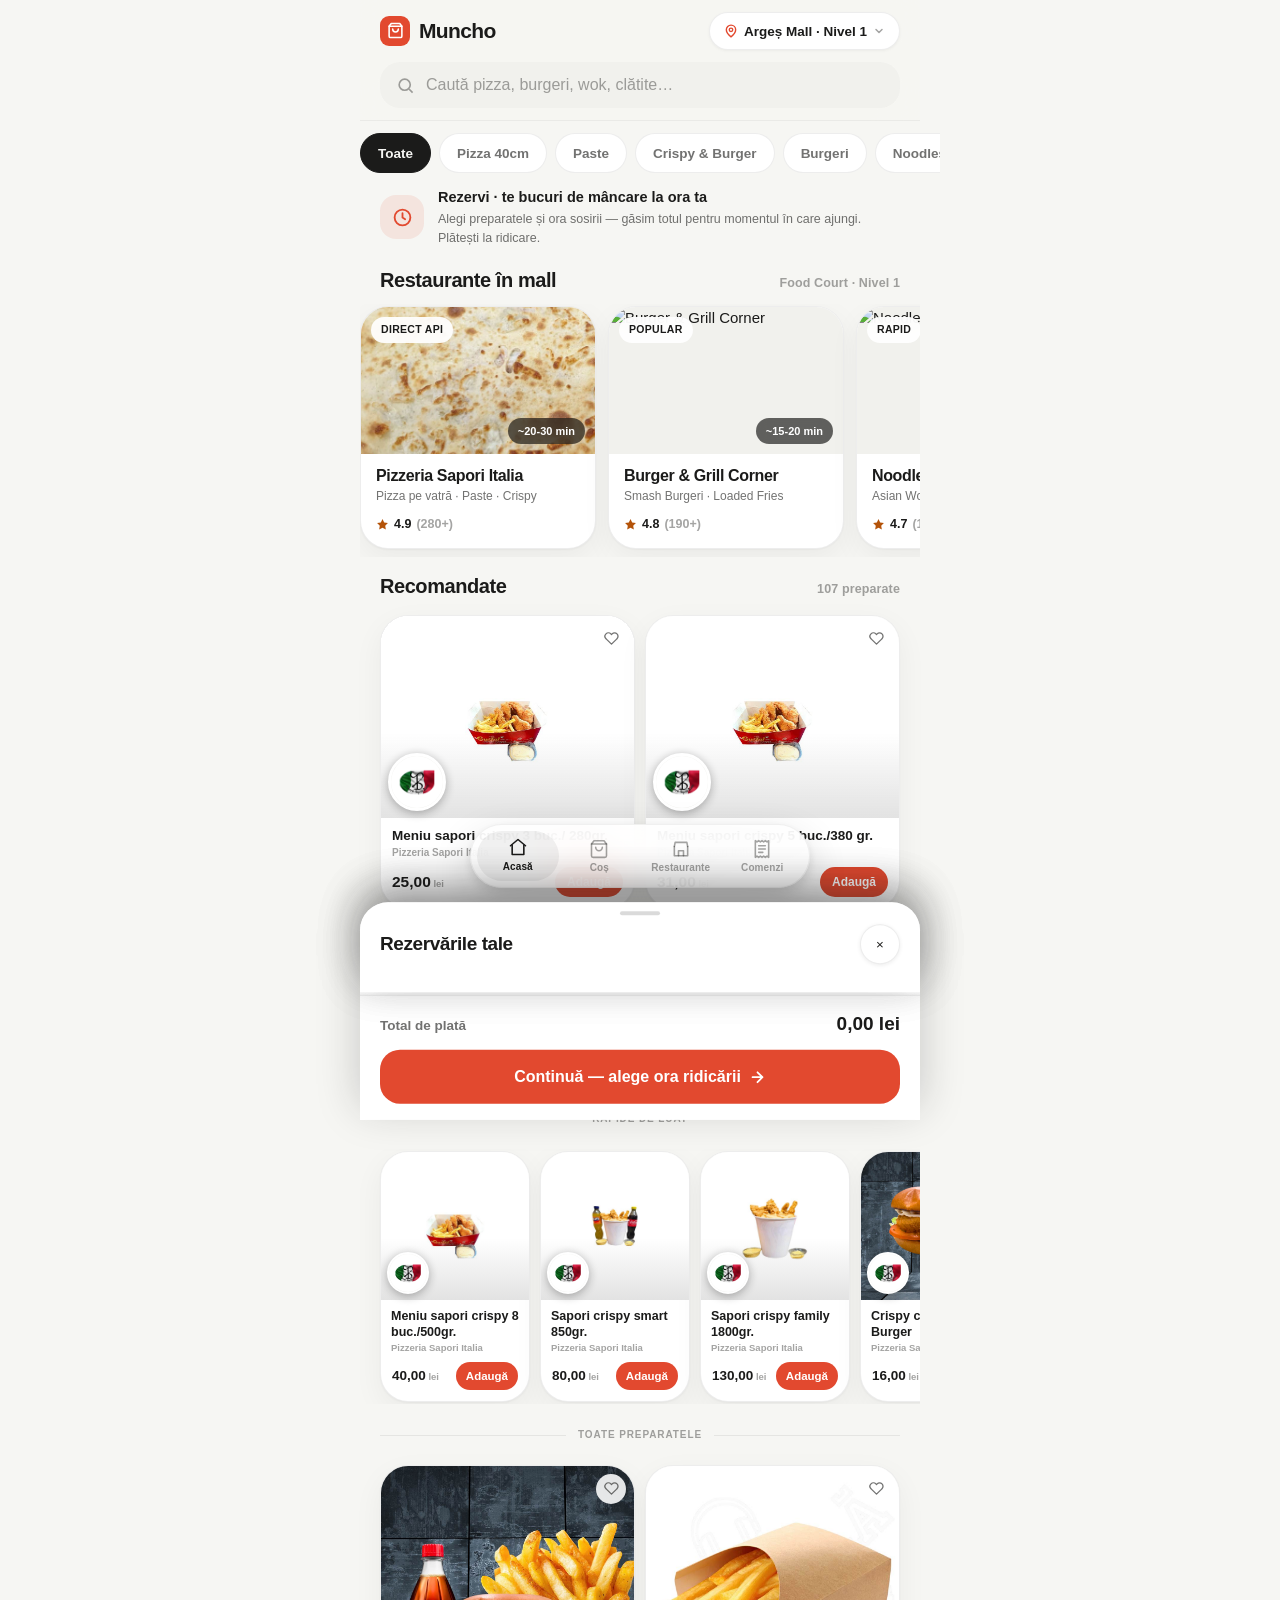
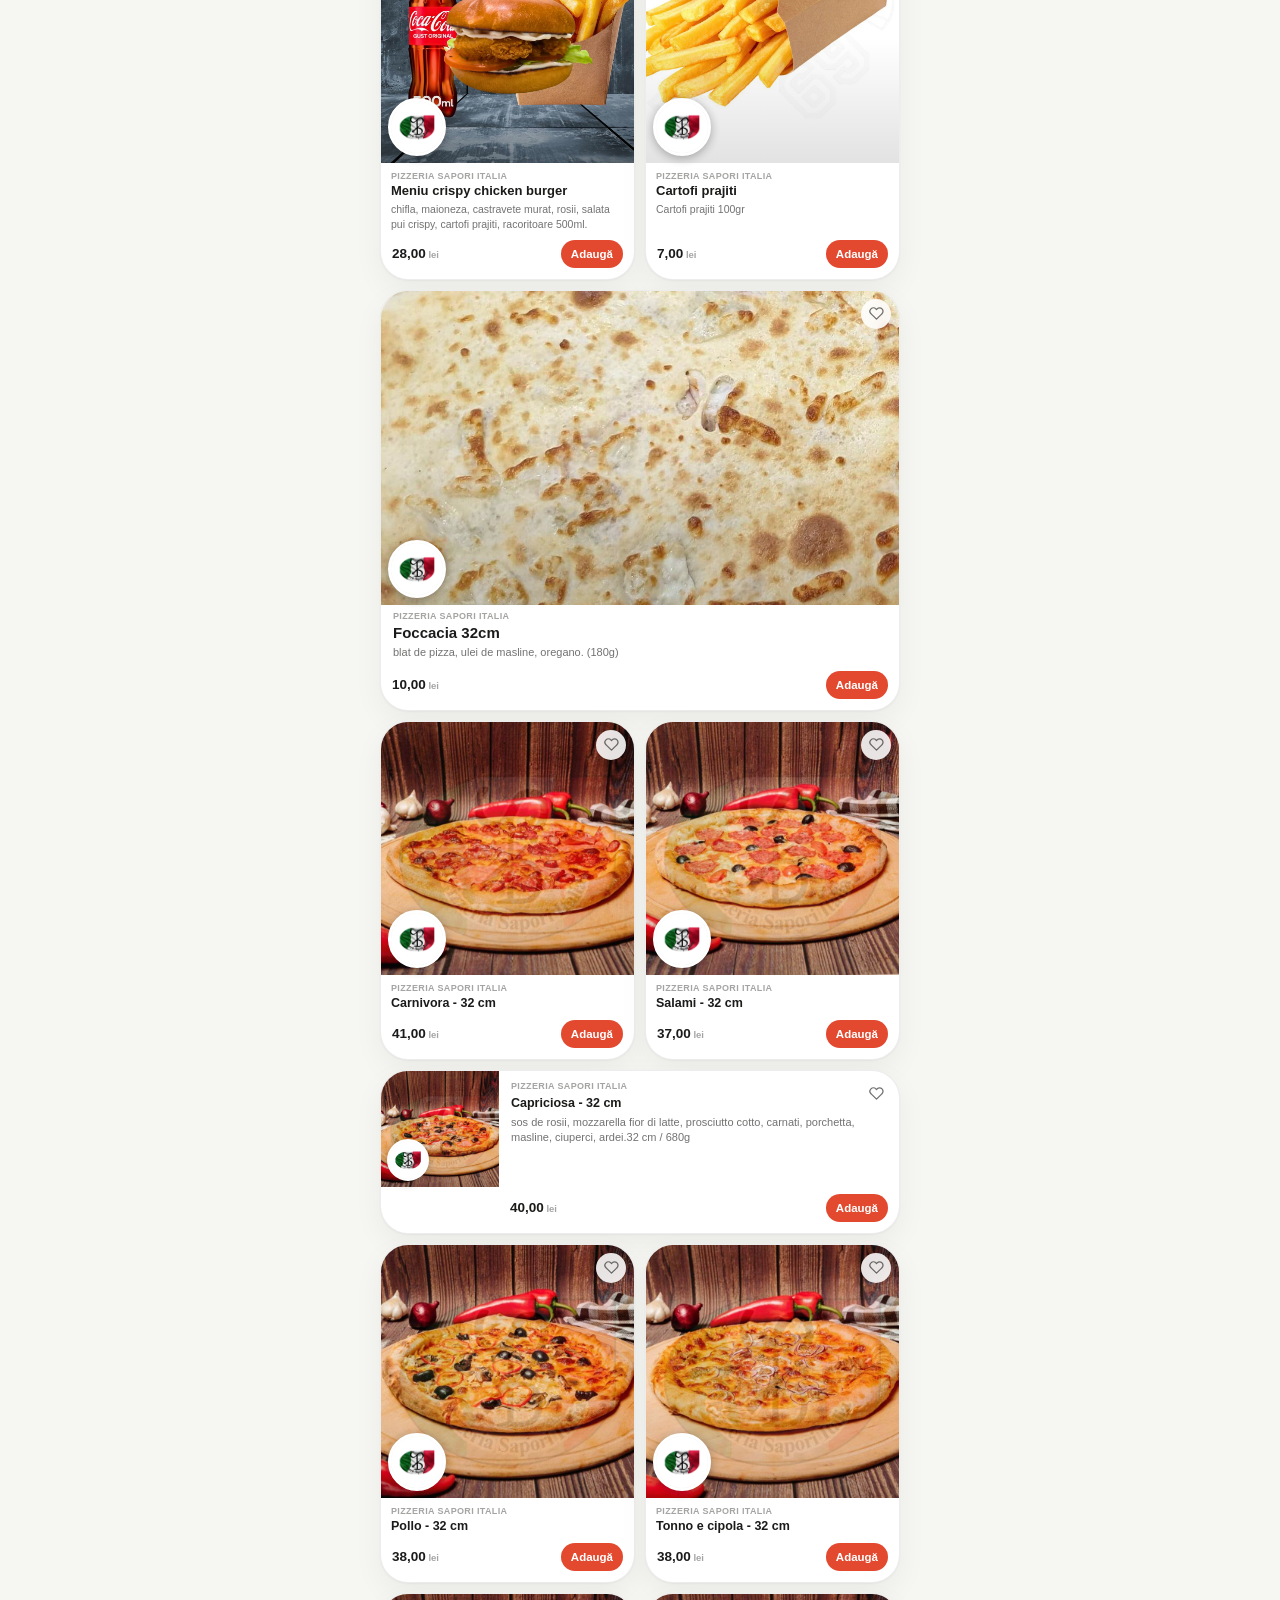
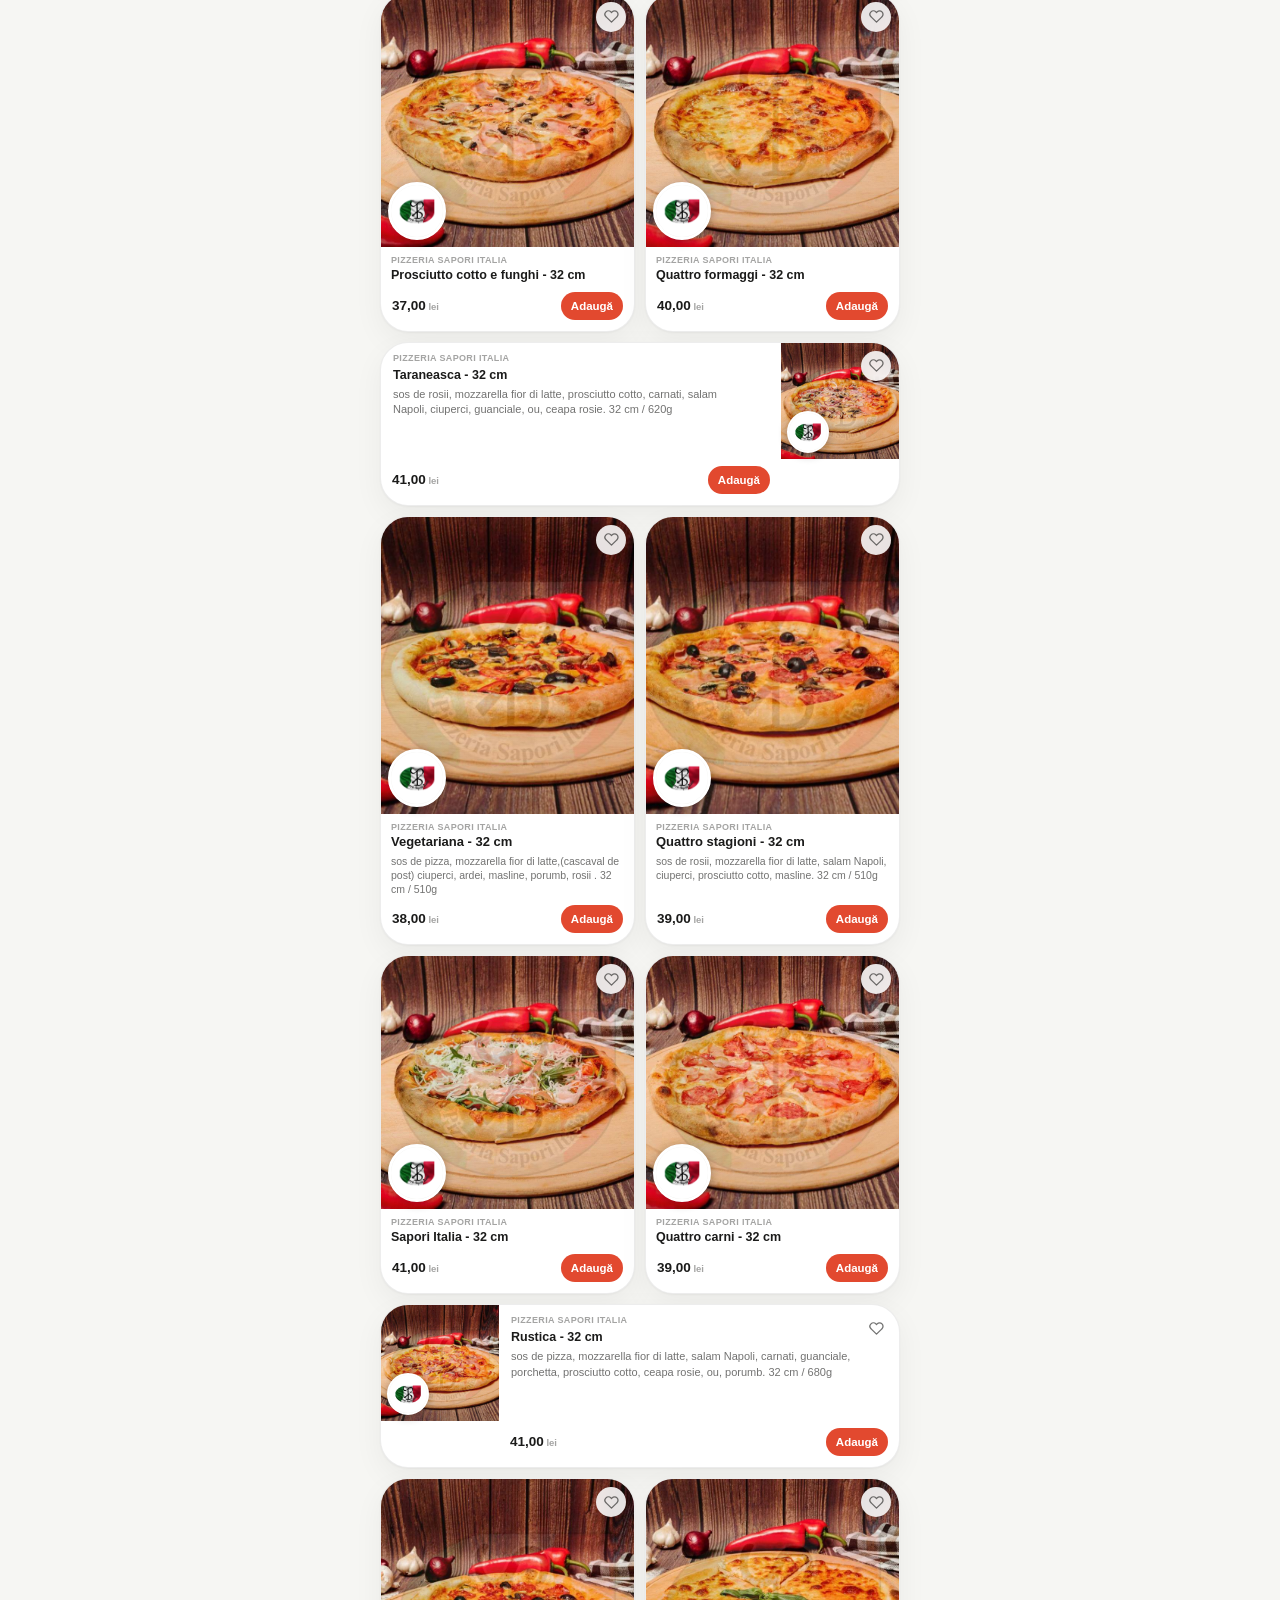
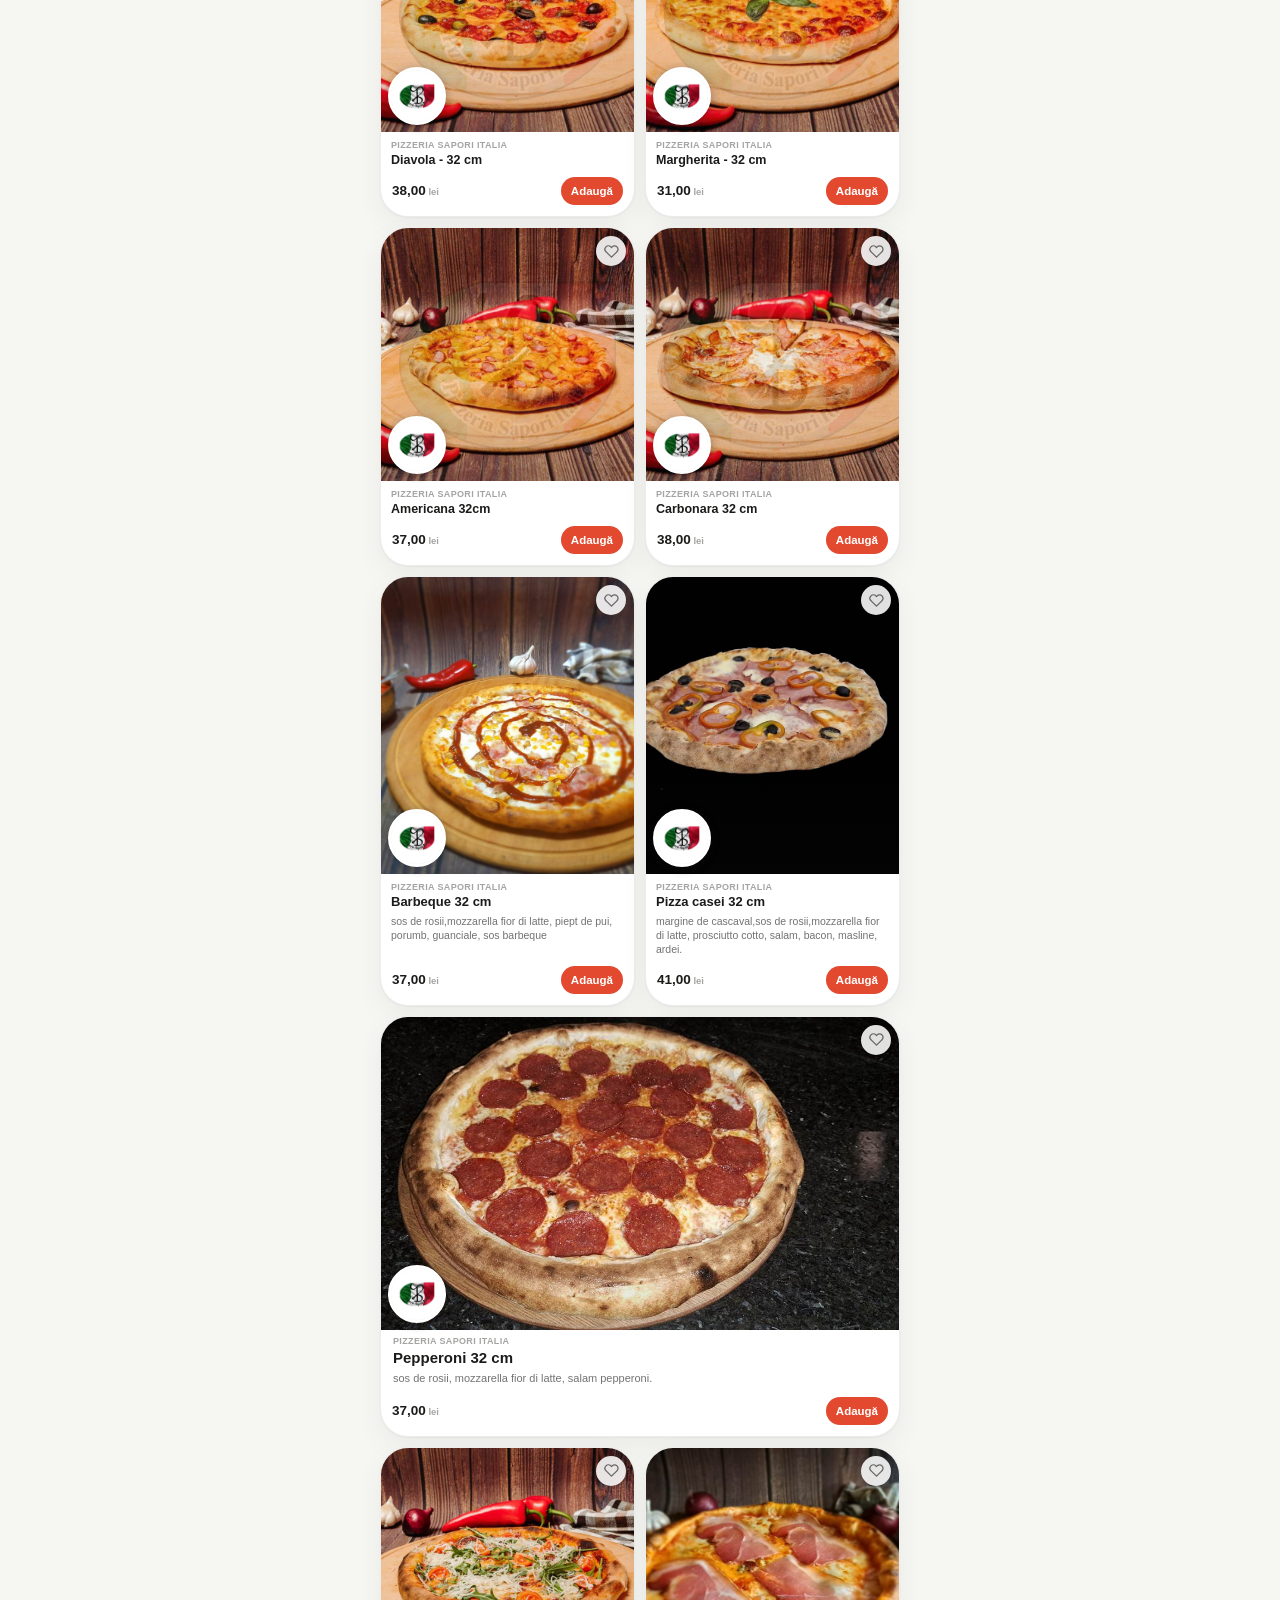
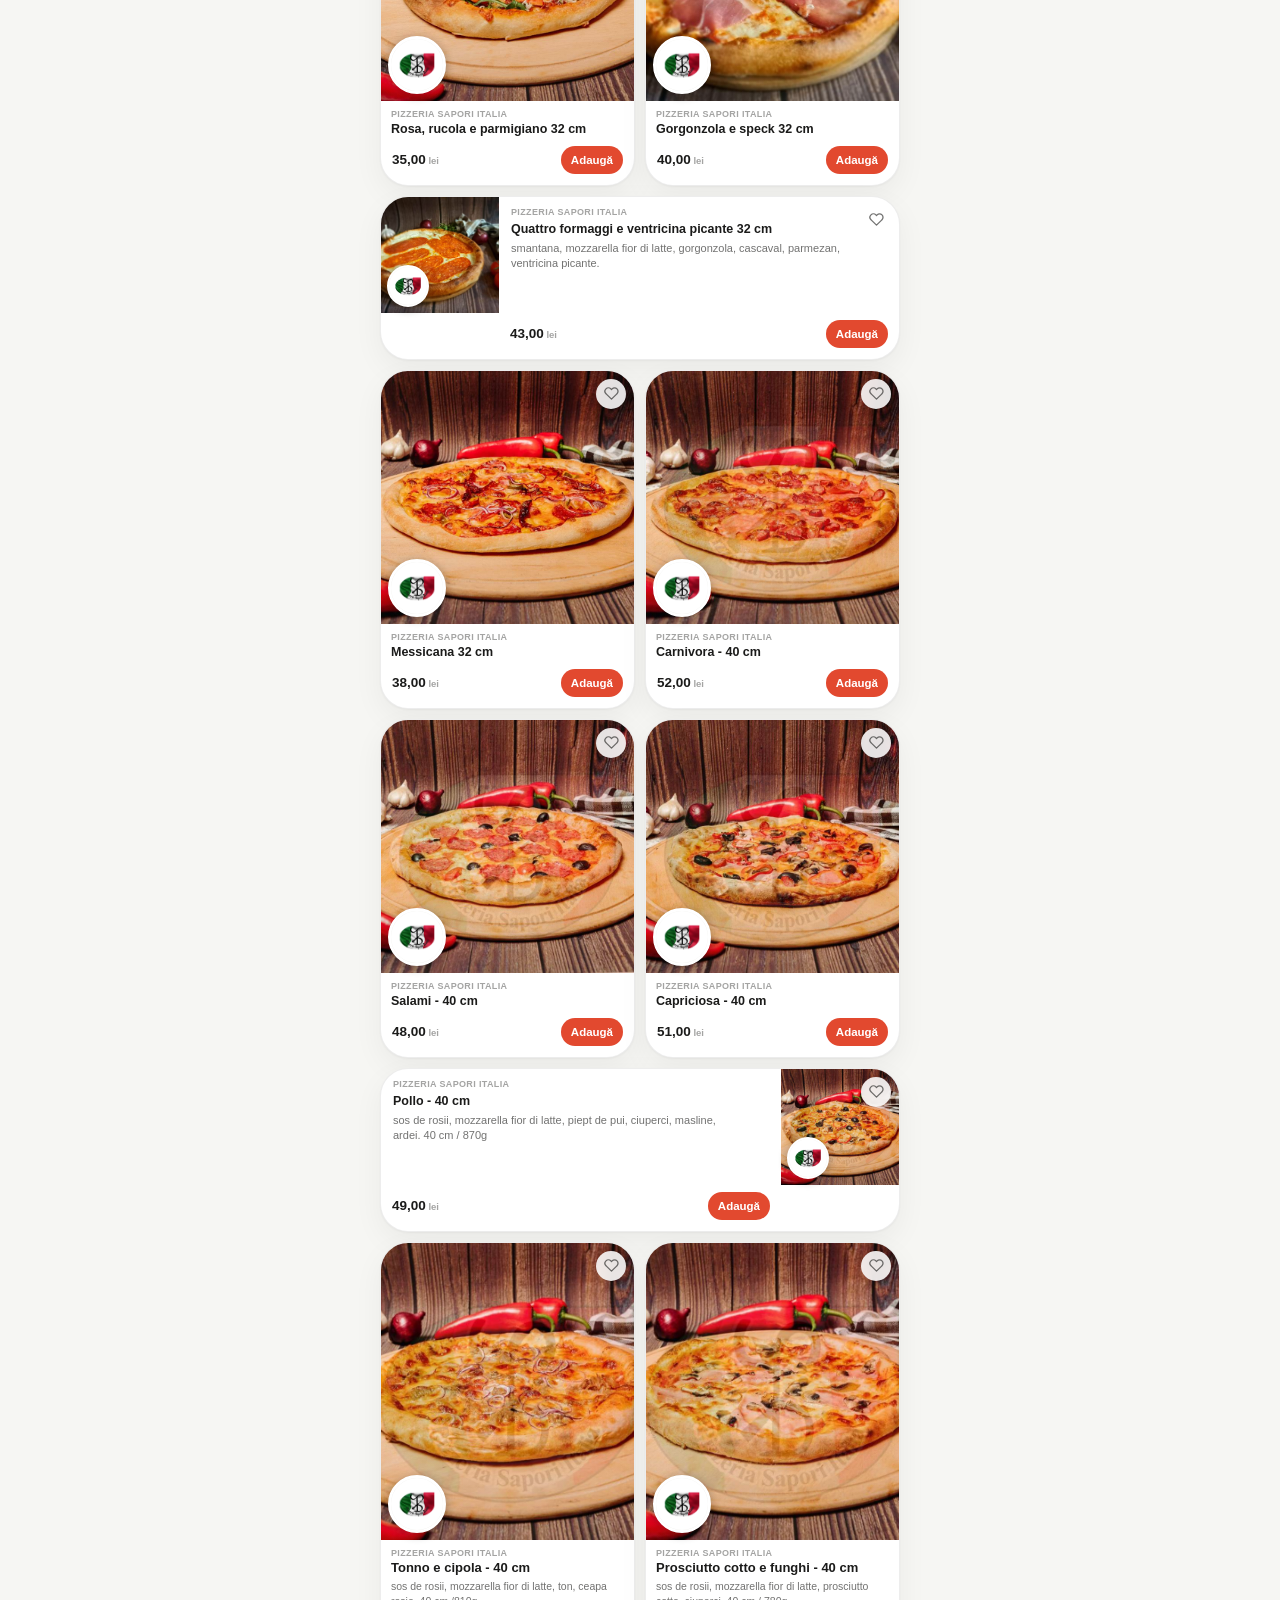
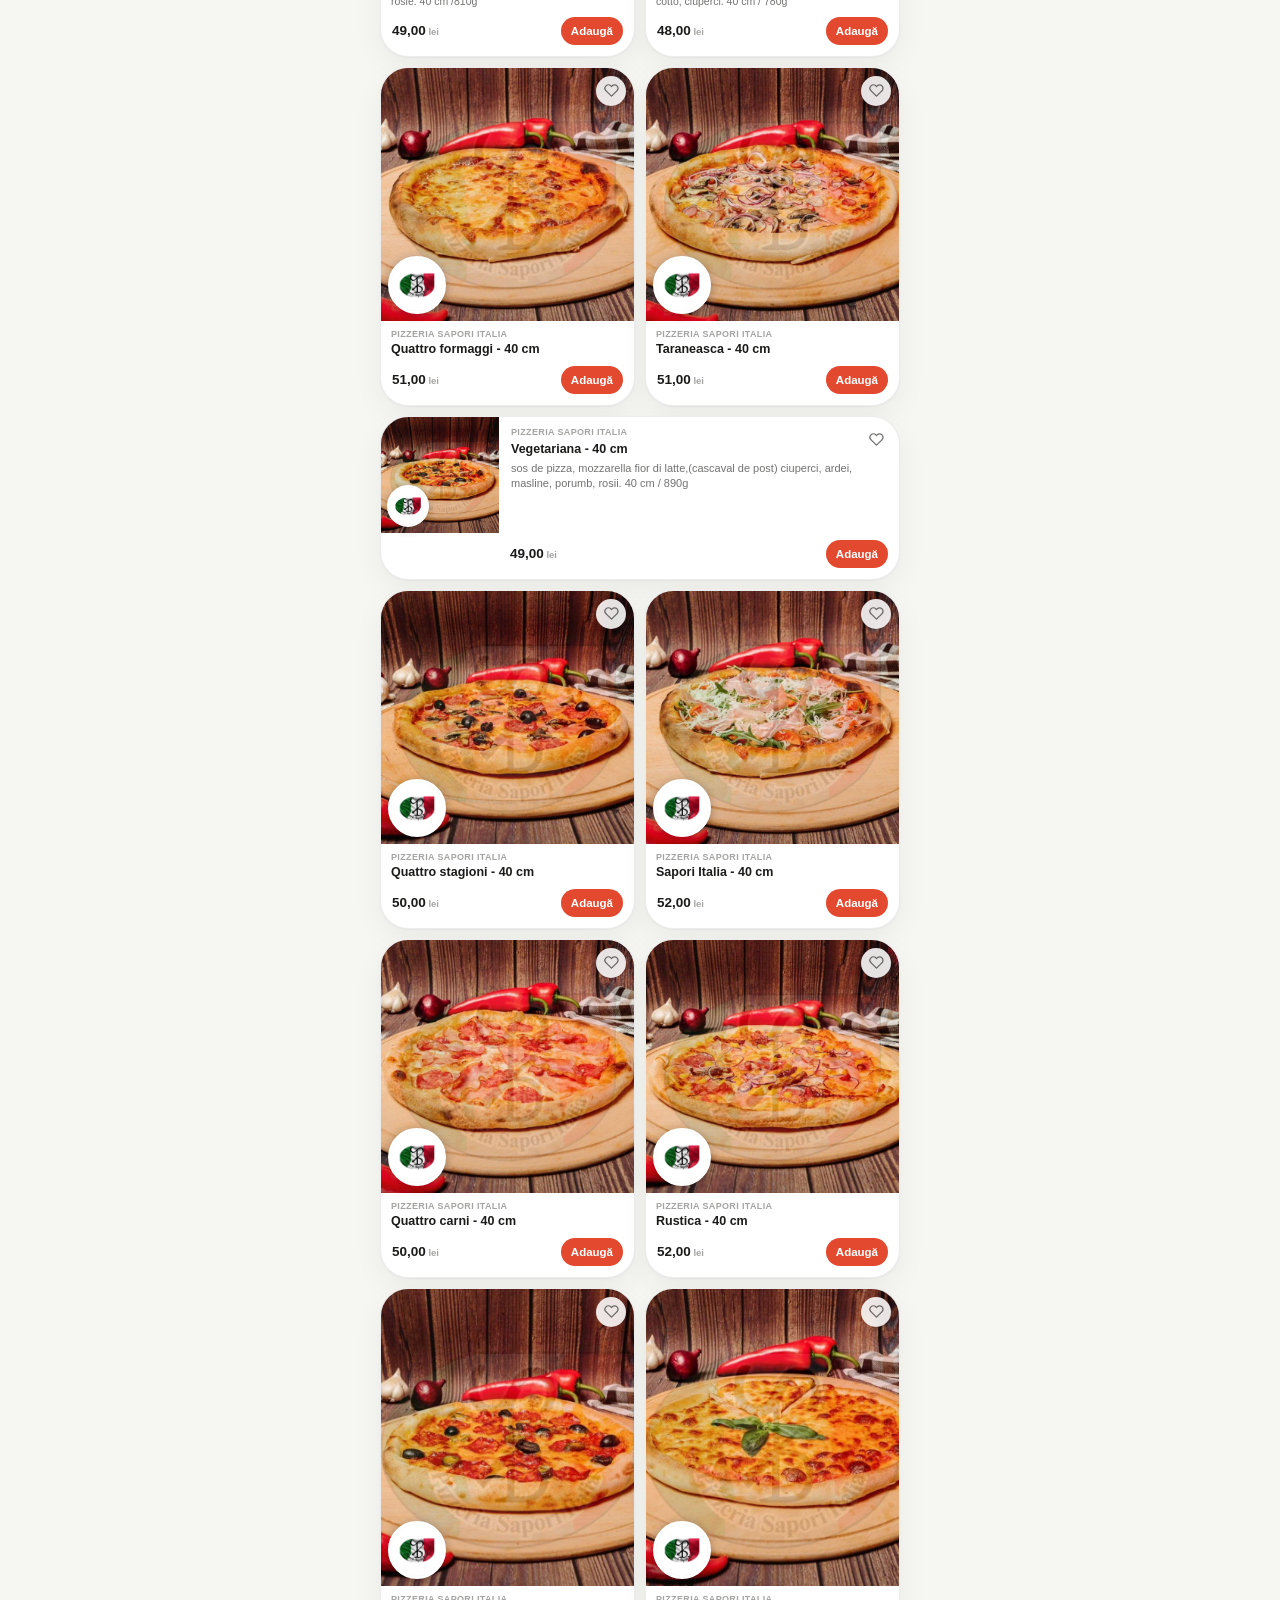
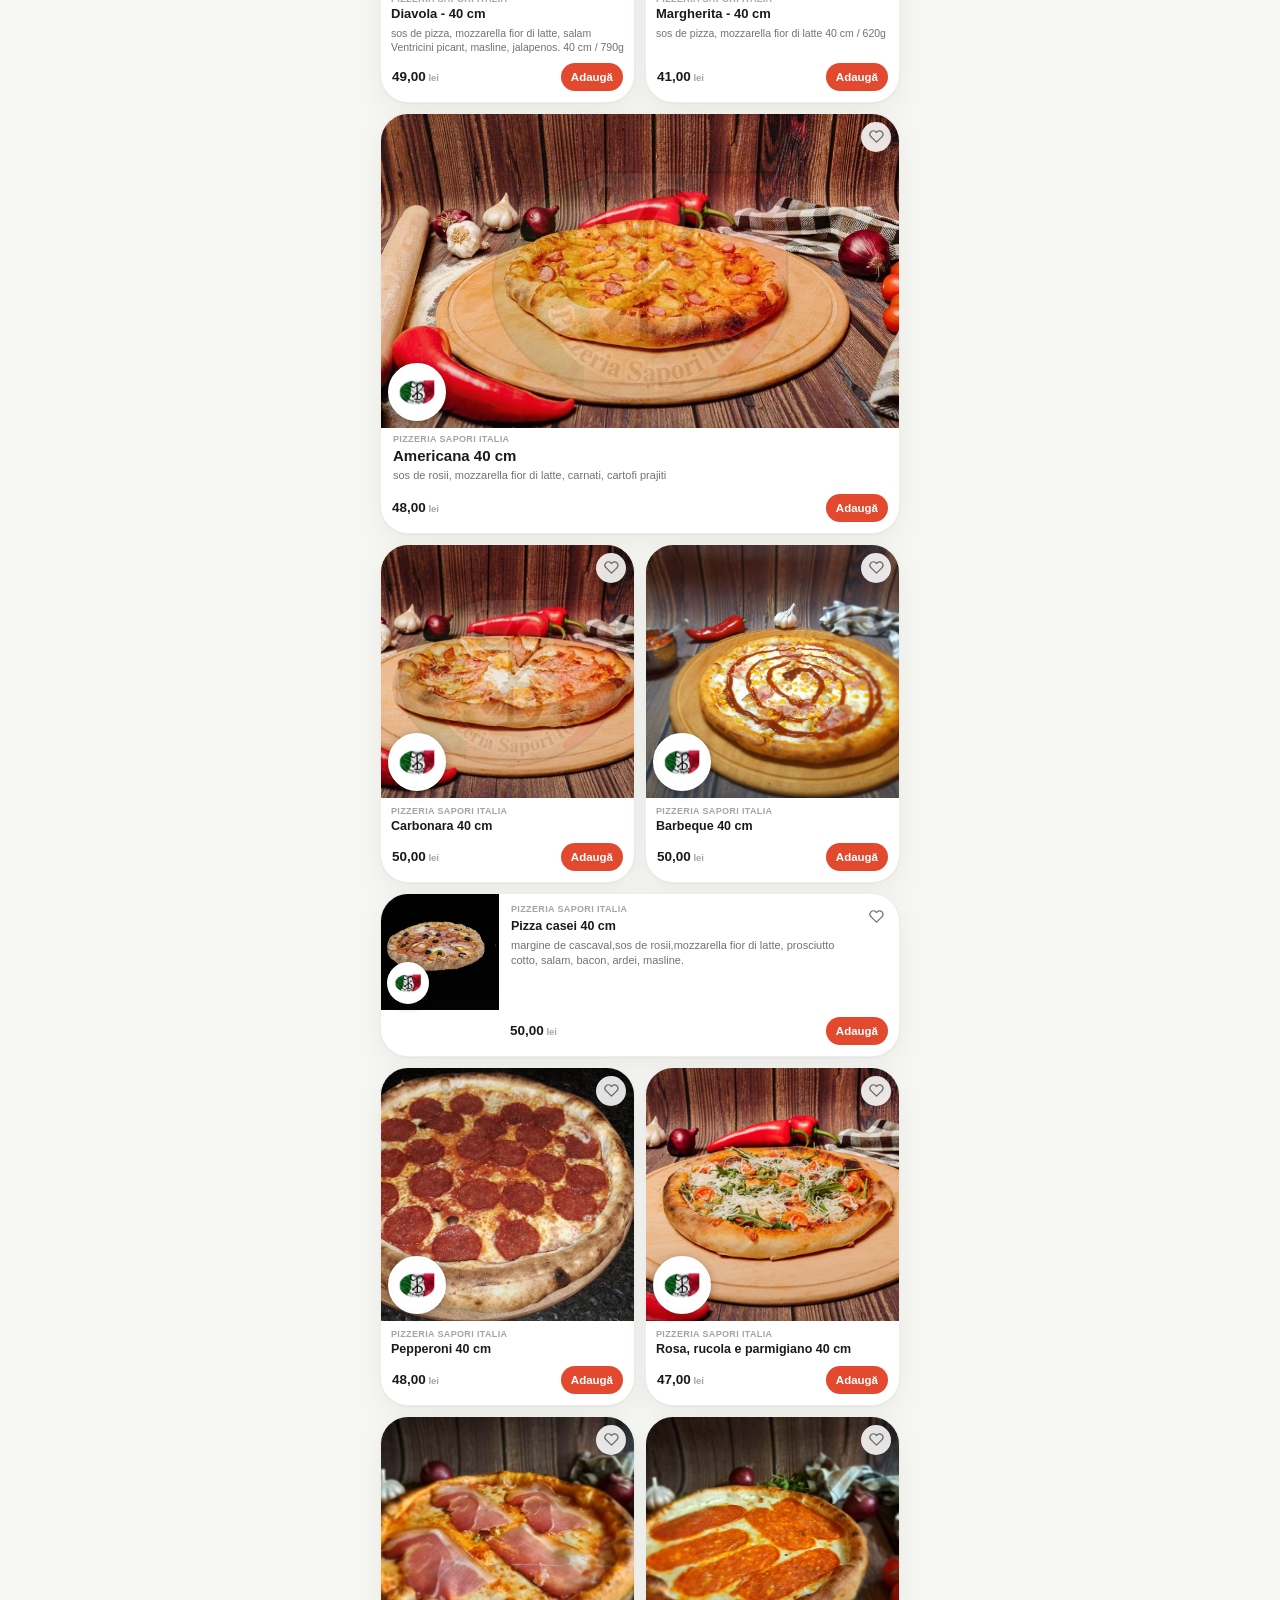
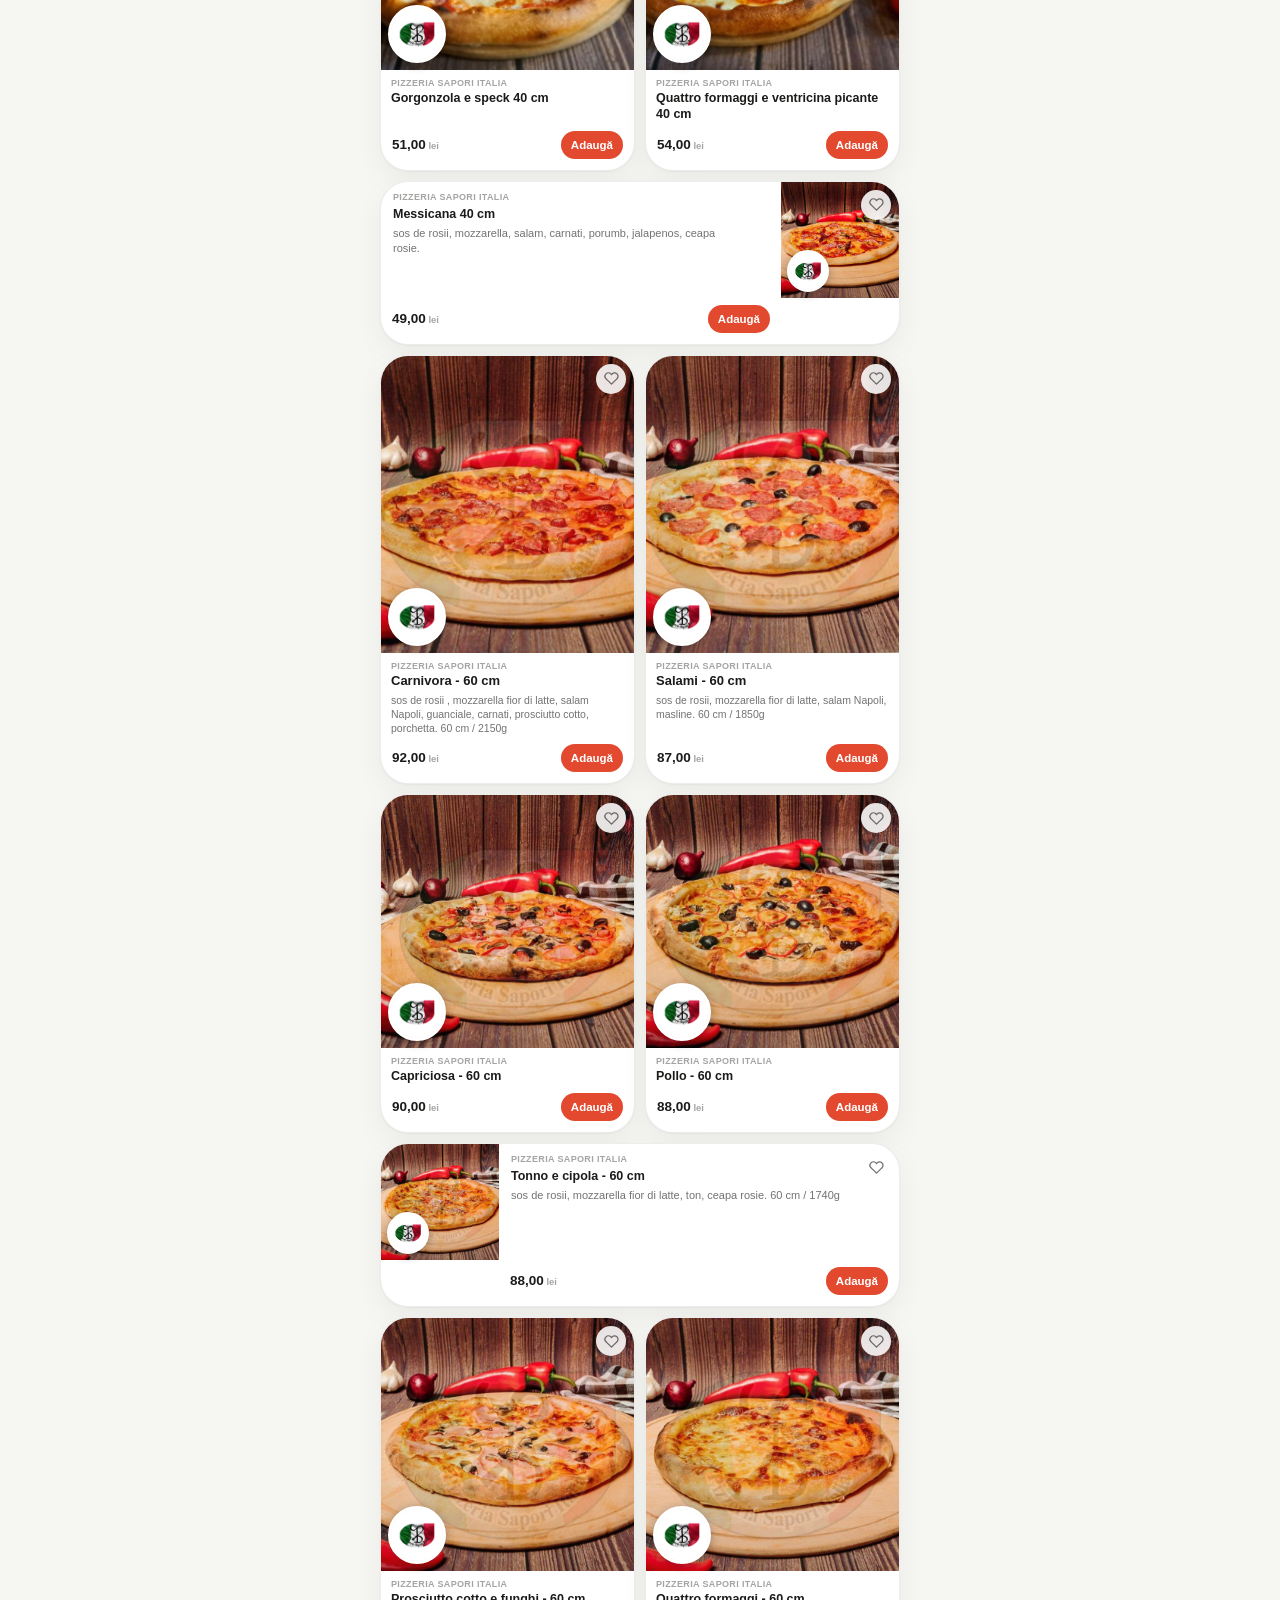
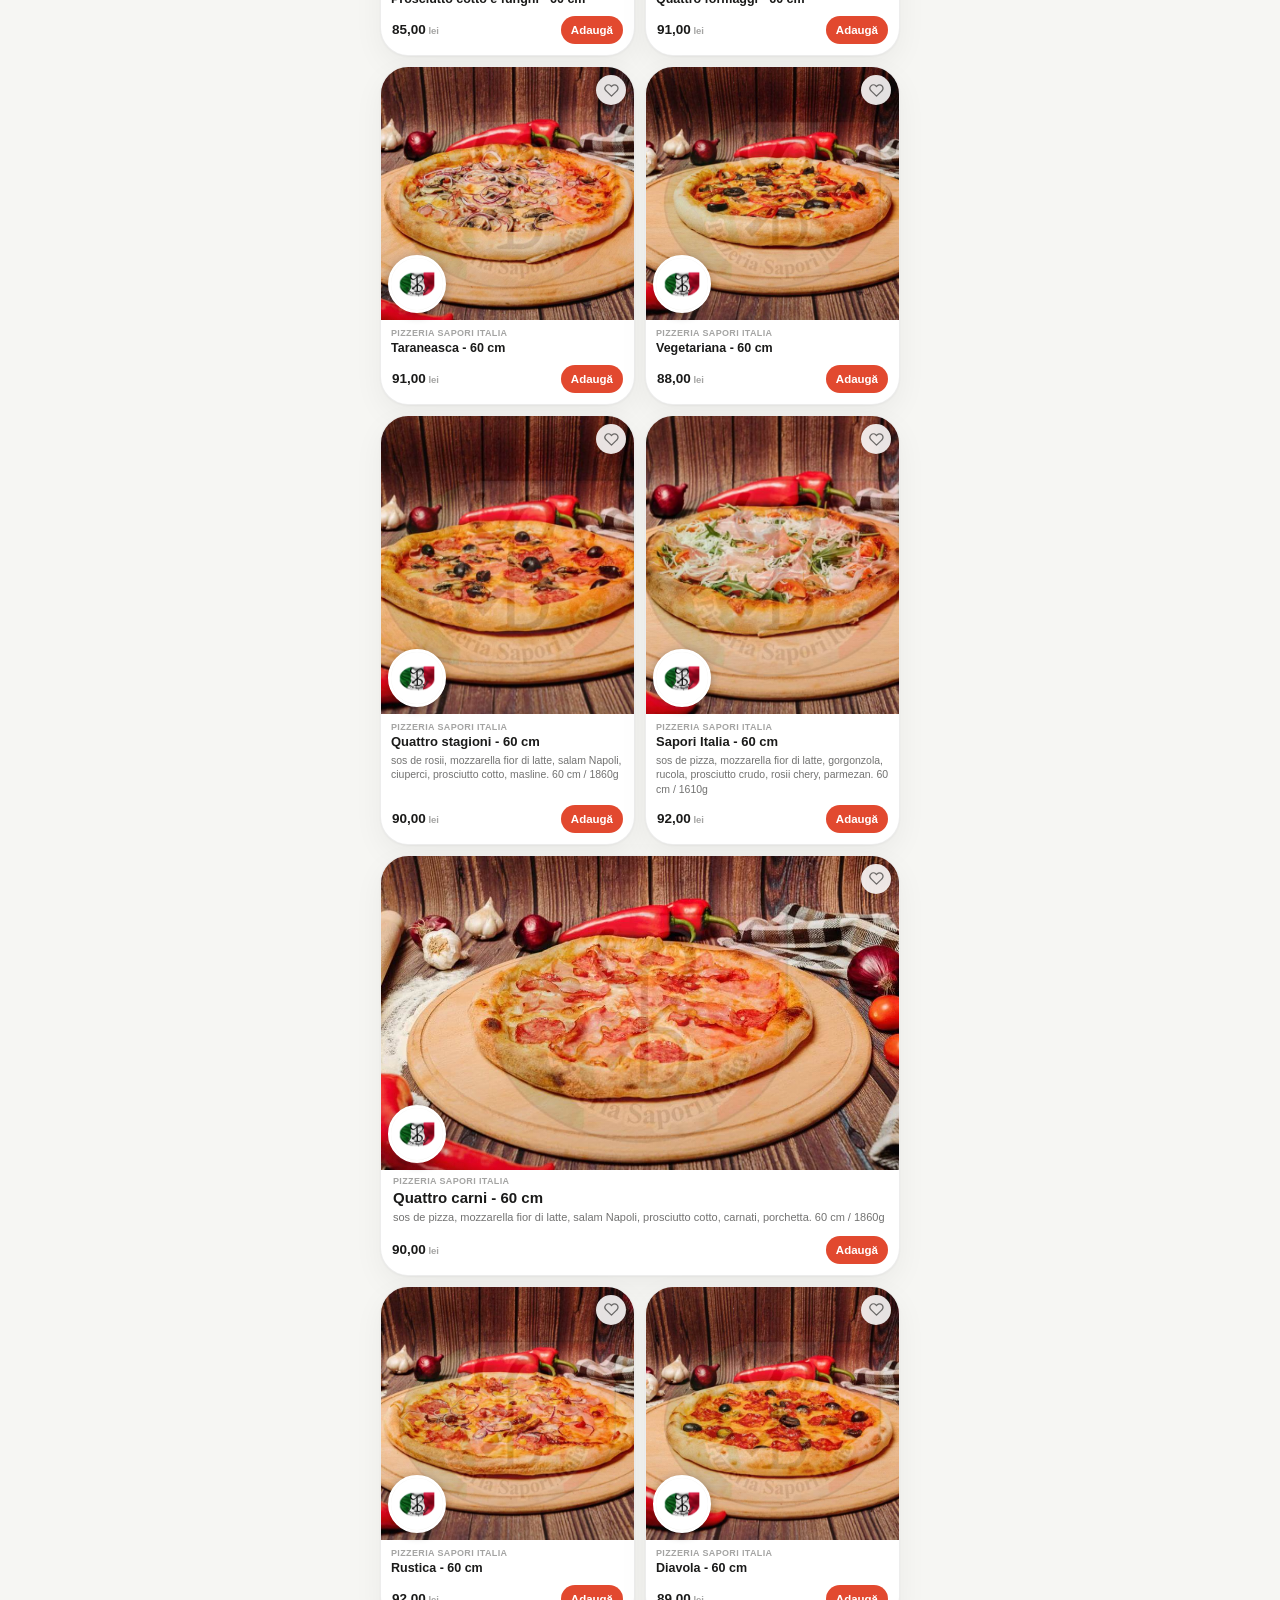
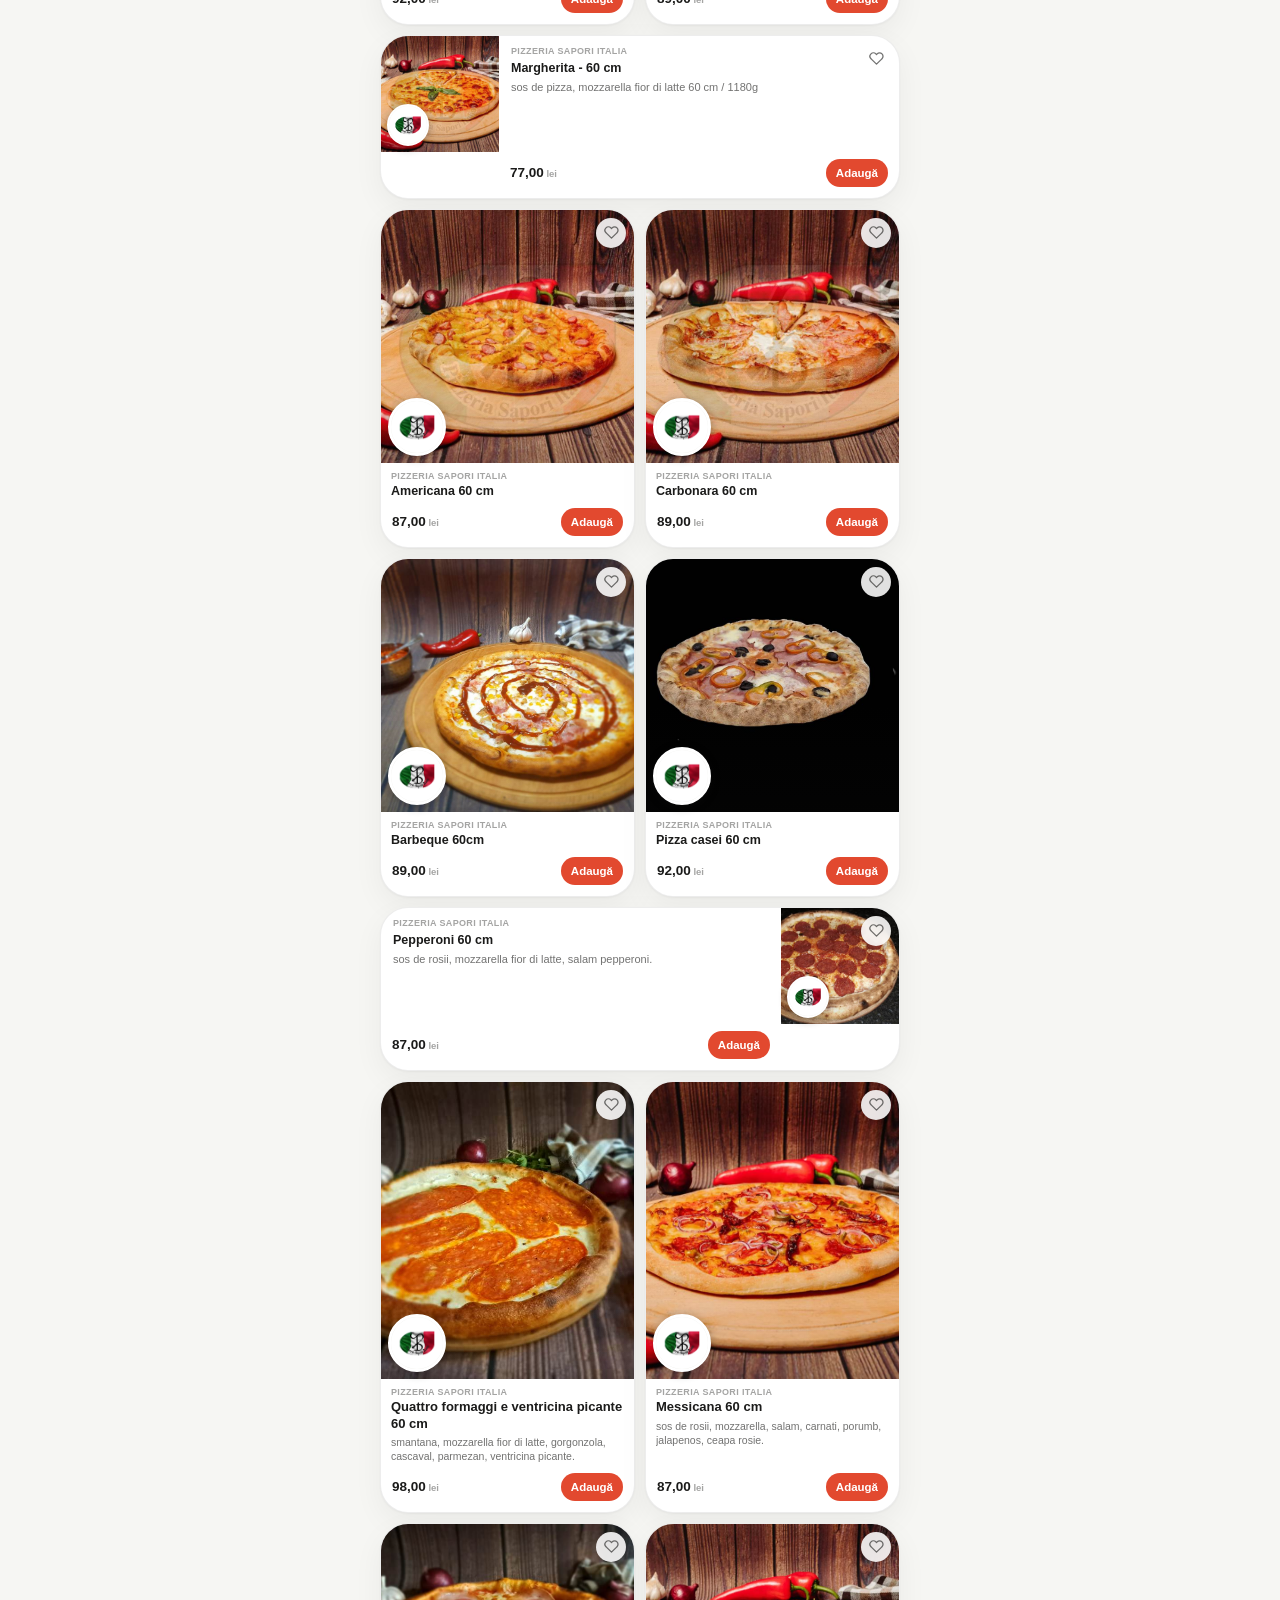
==== commit a46f39aa: "feat(brand): real Pizzeria Sapori Italia logo in every bubble The venue logo field reused MENU.items" ====
--- a/index.html
+++ b/index.html
@@ -139,7 +139,7 @@
 
 <script src="js/menu.generated.js?v=3"></script>
 <script src="js/config.js?v=4"></script>
-<script src="js/data.js?v=4"></script>
+<script src="js/data.js?v=5"></script>
 <script src="js/sapori-bridge.js?v=2"></script>
 <script src="js/app.js?v=41"></script>
 </body>
